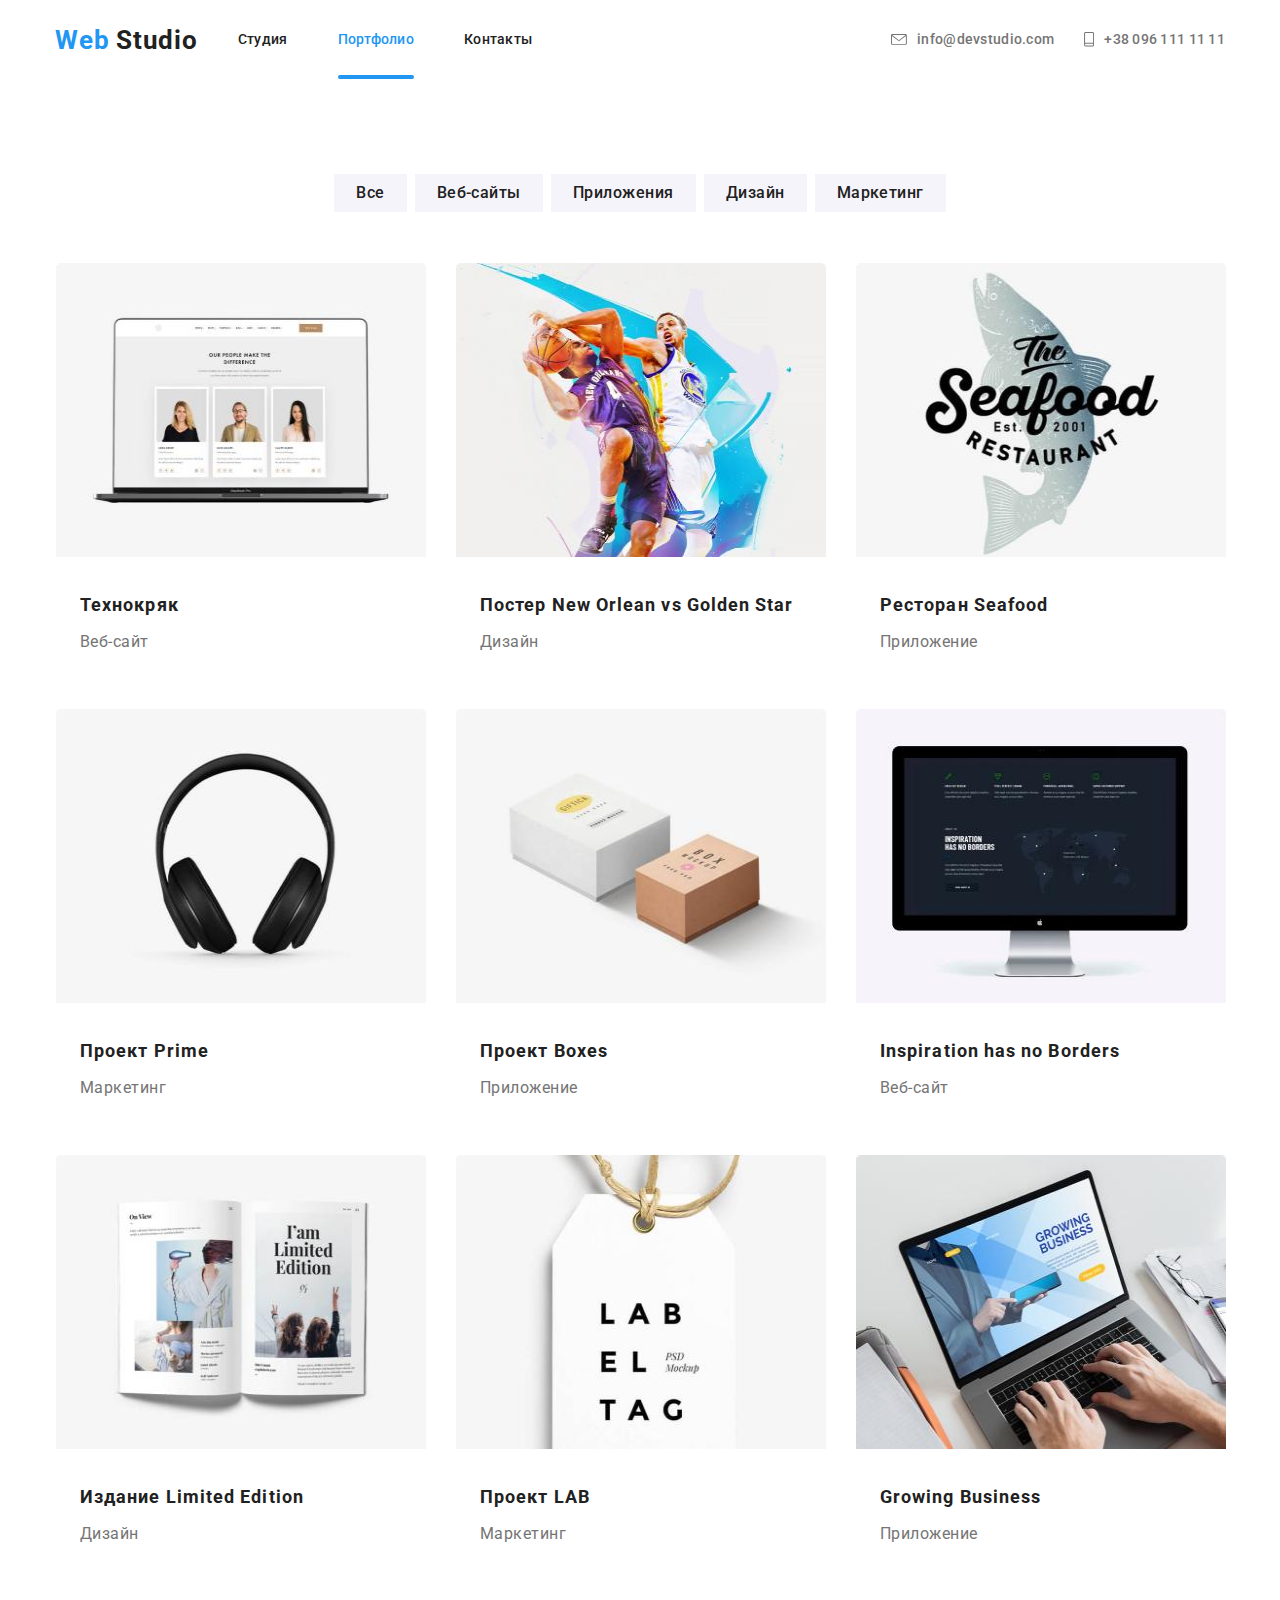
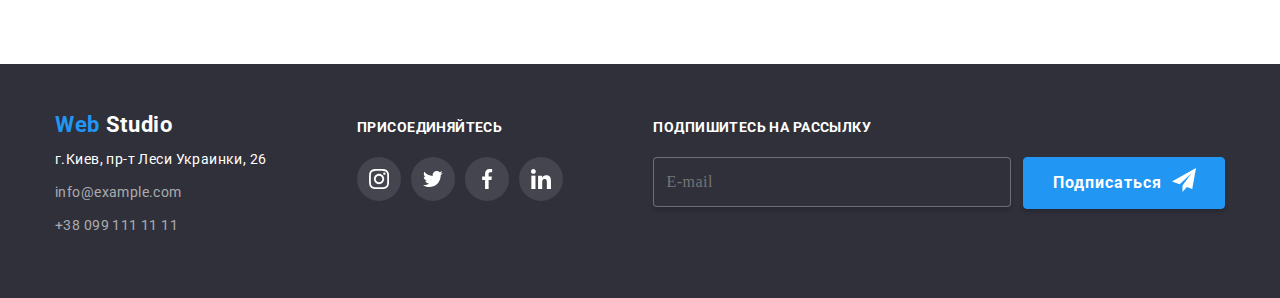
==== portfolio.html @ 8bc4e235 "Добавляет файлы с дз 7" ====
<!DOCTYPE html>
<html lang="ru">
  <head>
    <meta charset="UTF-8" />
    <meta name="viewport" content="width=device-width, initial-scale=1.0" />
    <link
      href="https://fonts.googleapis.com/css2?family=Raleway:wght@700&family=Roboto:wght@400;500;700&display=swap"
      rel="stylesheet"
    />
    <title>Web Studio v.1</title>
    <!-- <link rel="stylesheet" href="./css/common.css" />
    <link rel="stylesheet" href="./css/portfolio.css" /> -->
    <link rel="stylesheet" href="./css/main.min.css" />
  </head>

  <body>
    <!--Шапка сайта-->
    <header>
      <nav class="header-nav">
        <a href="./index.html" class="header-nav__logo">
          <span class="header-nav__logo-web">Web</span
          ><span class="header-nav__logo-studio"> Studio</span>
        </a>
        <ul class="site-nav">
          <li><a href="./index.html" class="site-nav__link">Студия</a></li>
          <li>
            <a
              href="./portfolio.html"
              class="site-nav__link site-nav__link--chosen"
              >Портфолио</a
            >
          </li>
          <li><a href="" class="site-nav__link">Контакты</a></li>
        </ul>

        <ul class="contacts">
          <li>
            <a href="mailto:info@devstudio.com" class="contacts-link">
              <svg class="icon-letter-logo" width="16px" height="11px">
                <use href="./images/symbol-defs.svg#icon-letter"></use>
              </svg>

              <span>info@devstudio.com</span></a
            >
          </li>

          <li>
            <a href="tel:+380961111111" class="contacts-link">
              <svg class="icon-phone-logo" width="10px" height="15px">
                <use href="./images/symbol-defs.svg#icon-phone"></use>
              </svg>
              <span>+38 096 111 11 11</span></a
            >
          </li>
        </ul>
      </nav>
    </header>
    <main class="page">
      <!-- Herou -->
      <h1 class="hidden">Список наших продуктов и сервисов</h1>
      <section class="section">
        <ul class="filter-list">
          <li>
            <button type="button" class="portfolio-button">Все</button>
          </li>
          <li>
            <button type="button" class="portfolio-button">Веб-сайты</button>
          </li>
          <li>
            <button type="button" class="portfolio-button">Приложения</button>
          </li>
          <li>
            <button type="button" class="portfolio-button">Дизайн</button>
          </li>
          <li>
            <button type="button" class="portfolio-button">Маркетинг</button>
          </li>
        </ul>

        <ul class="list-of-products">
          <li class="list-of-products-item">
            <a href="" class="product-item">
              <div class="product-item__thumb">
                <img
                  src="./images/portfolio-img/portfolio-notpad-img.jpg"
                  alt="teammember on monitor screen"
                  width="370"
                  height="294"
                />
                <div class="product-item-description is-hidden">
                  Технокряк это современная площадка распространения
                  коронавируса. Компании используют эту платформу для цифрового
                  шпионажа и атак на защищённые сервера конкурентов.
                </div>
              </div>

              <h2 class="product-name">Технокряк</h2>
              <p class="product-type">Веб-сайт</p>
            </a>
          </li>
          <li class="list-of-products-item">
            <a href="" class="product-item">
              <div class="product-item__thumb">
                <img
                  src="./images/portfolio-img/nba-players-img.jpg"
                  alt="two basketball players"
                  width="370"
                  height="294"
                />
                <div class="product-item-description">
                  Технокряк это современная площадка распространения
                  коронавируса. Компании используют эту платформу для цифрового
                  шпионажа и атак на защищённые сервера конкурентов.
                </div>
              </div>

              <h2 class="product-name">Постер New Orlean vs Golden Star</h2>
              <p class="product-type">Дизайн</p>
            </a>
          </li>
          <li class="list-of-products-item">
            <a href="" class="product-item">
              <div class="product-item__thumb">
                <img
                  src="./images/portfolio-img/seafood-img.jpg"
                  alt="seafood logo image"
                  width="370"
                  height="294"
                />
                <div class="product-item-description">
                  Технокряк это современная площадка распространения
                  коронавируса. Компании используют эту платформу для цифрового
                  шпионажа и атак на защищённые сервера конкурентов.
                </div>
              </div>

              <h2 class="product-name">Ресторан Seafood</h2>
              <p class="product-type">Приложение</p>
            </a>
          </li>
          <li class="list-of-products-item">
            <a href="" class="product-item">
              <div class="product-item__thumb">
                <img
                  src="./images/portfolio-img/headers-img.jpg"
                  alt="headers"
                  width="370"
                  height="294"
                />
                <div class="product-item-description">
                  Технокряк это современная площадка распространения
                  коронавируса. Компании используют эту платформу для цифрового
                  шпионажа и атак на защищённые сервера конкурентов.
                </div>
              </div>

              <h2 class="product-name">Проект Prime</h2>
              <p class="product-type">Маркетинг</p>
            </a>
          </li>
          <li class="list-of-products-item">
            <a href="" class="product-item">
              <div class="product-item__thumb">
                <img
                  src="./images/portfolio-img/two-boxes-img.jpg"
                  alt="two boxes"
                  width="370"
                  height="294"
                />
                <div class="product-item-description">
                  Технокряк это современная площадка распространения
                  коронавируса. Компании используют эту платформу для цифрового
                  шпионажа и атак на защищённые сервера конкурентов.
                </div>
              </div>

              <h2 class="product-name">Проект Boxes</h2>
              <p class="product-type">Приложение</p>
            </a>
          </li>
          <li class="list-of-products-item">
            <a href="" class="product-item">
              <div class="product-item__thumb">
                <img
                  src="./images/portfolio-img/inspiration-screen-img.jpg"
                  alt="monitor screen with inspiration website"
                  width="370"
                  height="294"
                />
                <div class="product-item-description">
                  Технокряк это современная площадка распространения
                  коронавируса. Компании используют эту платформу для цифрового
                  шпионажа и атак на защищённые сервера конкурентов.
                </div>
              </div>

              <h2 class="product-name">Inspiration has no Borders</h2>
              <p class="product-type">Веб-сайт</p>
            </a>
          </li>
          <li class="list-of-products-item">
            <a href="" class="product-item">
              <div class="product-item__thumb">
                <img
                  src="./images/portfolio-img/limited-edition-img.jpg"
                  alt="open book"
                  width="370"
                  height="294"
                />
                <div class="product-item-description">
                  Технокряк это современная площадка распространения
                  коронавируса. Компании используют эту платформу для цифрового
                  шпионажа и атак на защищённые сервера конкурентов.
                </div>
              </div>

              <h2 class="product-name">Издание Limited Edition</h2>
              <p class="product-type">Дизайн</p>
            </a>
          </li>
          <li class="list-of-products-item">
            <a href="" class="product-item">
              <div class="product-item__thumb">
                <img
                  src="./images/portfolio-img/lab-img.jpg"
                  alt="LAB project label"
                  width="370"
                  height="294"
                />
                <div class="product-item-description">
                  Технокряк это современная площадка распространения
                  коронавируса. Компании используют эту платформу для цифрового
                  шпионажа и атак на защищённые сервера конкурентов.
                </div>
              </div>

              <h2 class="product-name">Проект LAB</h2>
              <p class="product-type">Маркетинг</p>
            </a>
          </li>
          <li class="list-of-products-item">
            <a href="" class="product-item">
              <div class="product-item__thumb">
                <img
                  src="./images/portfolio-img/growing-bus-img.jpg"
                  alt="app for growing Business"
                  width="370"
                  height="294"
                />
                <div class="product-item-description">
                  Технокряк это современная площадка распространения
                  коронавируса. Компании используют эту платформу для цифрового
                  шпионажа и атак на защищённые сервера конкурентов.
                </div>
              </div>

              <h2 class="product-name">Growing Business</h2>
              <p class="product-type">Приложение</p>
            </a>
          </li>
        </ul>
      </section>
    </main>

    <!-- footer section-->
    <footer class="footer">
      <div class="section">
        <h2 class="hidden">Наши контакты и социальные сети</h2>
        <div class="footer-boxes">
          <div class="footer-boxes-item">
            <a href="./index.html" class="footer-logo">
              <span class="footer-logo-web">Web</span
              ><span class="footer-logo-studio"> Studio</span>
            </a>

            <address class="address">
              г.Киев, пр-т Леси Украинки, 26<br />
              <a href="mailto:info@example.com" class="footer-contacts"
                >info@example.com</a
              >
              <br />
              <a href="tel:+380991111111" class="footer-contacts"
                >+38 099 111 11 11</a
              >
            </address>
          </div>

          <div class="footer-boxes-item">
            <b class="footer-action-request">Присоединяйтесь</b>
            <ul class="address footer-links">
              <li class="address-list-item">
                <a
                  href=""
                  class="social-link footer-inst"
                  aria-label="Ссылка на Инстаграмм"
                >
                  <svg class="footer-social-link">
                    <use
                      href="./images/symbol-defs.svg#icon-instagram-for-footer"
                    ></use>
                  </svg>
                </a>
              </li>
              <li class="address-list-item">
                <a
                  href=""
                  class="social-link footer-twitter"
                  aria-label="Ссылка на Твиттер"
                >
                  <svg class="footer-social-link">
                    <use
                      href="./images/symbol-defs.svg#icon-twitter-for-footer"
                    ></use>
                  </svg>
                </a>
              </li>
              <li class="address-list-item">
                <a
                  href=""
                  class="social-link footer-fb"
                  aria-label="Ссылка на Фейсбук"
                >
                  <svg class="footer-social-link">
                    <use
                      href="./images/symbol-defs.svg#icon-facebook-for-footer"
                    ></use>
                  </svg>
                </a>
              </li>
              <li class="address-list-item">
                <a
                  href=""
                  class="social-link footer-linkedin"
                  aria-label="Ссылка на ЛинкедИн"
                >
                  <svg class="footer-social-link">
                    <use
                      href="./images/symbol-defs.svg#icon-linkedin-for-footer"
                    ></use>
                  </svg>
                </a>
              </li>
            </ul>
          </div>

          <div class="footer-boxes-item">
            <b class="footer-action-request">Подпишитесь на рассылку</b>
            <div class="subscribe-form">
              <label class="subscribe-form__label">
                <input
                  type="email"
                  name="email"
                  class="subscribe-form__input"
                  placeholder="E-mail"
                />
              </label>
              <button class="footer-button">
                <span class="footer-btn-text">Подписаться</span>
                <svg class="subscribe-icon">
                  <use href="./images/symbol-defs.svg#icon-logo-send"></use>
                </svg>
              </button>
            </div>
          </div>
        </div>
      </div>
    </footer>
  </body>
</html>
---- css/main.min.css ----
.site-nav,.contacts{display:-webkit-inline-box;display:-ms-inline-flexbox;display:inline-flex;-webkit-box-align:center;-ms-flex-align:center;align-items:center;font-family:Roboto, sans-serif;font-style:normal;font-weight:500;font-size:14px;line-height:1.14;letter-spacing:0.02em}.contacts .contacts-link{display:-webkit-inline-box;display:-ms-inline-flexbox;display:inline-flex;-webkit-box-align:center;-ms-flex-align:center;align-items:center;-ms-flex-line-pack:center;align-content:center}.footer-logo .footer-logo-web,.footer-logo .footer-logo-studio{font-style:normal;font-family:Roboto, sans-serif;font-weight:bold;font-size:22px;line-height:1.18;letter-spacing:0.03em}/*! normalize.css v8.0.1 | MIT License | github.com/necolas/normalize.css */html{line-height:1.15;-webkit-text-size-adjust:100%}body{margin:0}main{display:block}h1{font-size:2em;margin:0.67em 0}hr{-webkit-box-sizing:content-box;box-sizing:content-box;height:0;overflow:visible}pre{font-family:monospace, monospace;font-size:1em}a{background-color:transparent}abbr[title]{border-bottom:none;text-decoration:underline;-webkit-text-decoration:underline dotted;text-decoration:underline dotted}b,strong{font-weight:bolder}code,kbd,samp{font-family:monospace, monospace;font-size:1em}small{font-size:80%}sub,sup{font-size:75%;line-height:0;position:relative;vertical-align:baseline}sub{bottom:-0.25em}sup{top:-0.5em}img{border-style:none}button,input,optgroup,select,textarea{font-family:inherit;font-size:100%;line-height:1.15;margin:0}button,input{overflow:visible}button,select{text-transform:none}button,[type='button'],[type='reset'],[type='submit']{-webkit-appearance:button}button::-moz-focus-inner,[type='button']::-moz-focus-inner,[type='reset']::-moz-focus-inner,[type='submit']::-moz-focus-inner{border-style:none;padding:0}button:-moz-focusring,[type='button']:-moz-focusring,[type='reset']:-moz-focusring,[type='submit']:-moz-focusring{outline:1px dotted ButtonText}fieldset{padding:0.35em 0.75em 0.625em}legend{-webkit-box-sizing:border-box;box-sizing:border-box;color:inherit;display:table;max-width:100%;padding:0;white-space:normal}progress{vertical-align:baseline}textarea{overflow:auto}[type='checkbox'],[type='radio']{-webkit-box-sizing:border-box;box-sizing:border-box;padding:0}[type='number']::-webkit-inner-spin-button,[type='number']::-webkit-outer-spin-button{height:auto}[type='search']{-webkit-appearance:textfield;outline-offset:-2px}[type='search']::-webkit-search-decoration{-webkit-appearance:none}::-webkit-file-upload-button{-webkit-appearance:button;font:inherit}details{display:block}summary{display:list-item}template{display:none}[hidden]{display:none}html{-webkit-box-sizing:border-box;box-sizing:border-box;margin-right:auto;margin-left:auto}*,*::before,*::after{-webkit-box-sizing:inherit;box-sizing:inherit}body{margin:0}h1,h2,h3,h4,h5,h6,p,ul{margin:0;padding:0}.hidden{position:absolute;width:1;height:1;margin:-1;clip:rect(0 0 0 0);overflow:hidden;border:0}ul{list-style:none}.page{color:var(--primaty-text-color);font-family:Roboto,sans-serif;font-style:normal;font-weight:normal;letter-spacing:0.03em}.button{background-color:#2196f3;color:#fff}.section{width:1200px;margin-left:auto;margin-right:auto;padding-left:15px;padding-right:15px}.section-heading{margin-bottom:50px;font-weight:bold;font-size:36px;line-height:42px;text-align:center}.third-heading{margin-top:30px}.third-heading,.our-work-heading{font-weight:bold;font-size:14px;line-height:1.14;text-transform:uppercase}.third-heading-par{color:#757575}.third-heading-par{font-size:14px;line-height:1.71}.clients-section .section-heading{padding-top:94px}.header-nav{display:-webkit-box;display:-ms-flexbox;display:flex;width:1200px;margin-left:auto;margin-right:auto;padding-left:15px;padding-right:15px}.header-nav__logo{margin:25px 0 24px 0px;text-decoration:none}.header-nav__logo-web,.header-nav__logo-studio{font-style:normal;font-family:Roboto,sans-serif;font-weight:bold;font-size:26px;line-height:1.19;letter-spacing:0.03em}.header-nav__logo-web{color:#2196f3}.header-nav__logo-studio{color:#212121}.site-nav{margin-left:40px}.site-nav__link{color:#212121;position:relative;padding-top:32px;padding-bottom:32px;-webkit-transition:color 250ms cubic-bezier(0.4, 0, 0.2, 1);transition:color 250ms cubic-bezier(0.4, 0, 0.2, 1);text-decoration:none}.site-nav__link--chosen{color:#2196f3}.site-nav__link--chosen::after{position:absolute;content:'';display:block;background-color:#2196f3;background-position:bottom;border-radius:2px;left:0;bottom:0;width:100%;height:4px}.site-nav__link:not(.site-nav__link--chosen)::after{content:'';position:absolute;left:0;bottom:0;display:block;width:100%;height:4px;background-color:#2196f3;opacity:0;-webkit-transform:scaleX(0);transform:scaleX(0);-webkit-transition:opacity 500ms cubic-bezier(0.4, 0, 0.2, 1),-webkit-transform 250ms cubic-bezier(0.4, 0, 0.2, 1);transition:opacity 500ms cubic-bezier(0.4, 0, 0.2, 1),-webkit-transform 250ms cubic-bezier(0.4, 0, 0.2, 1);transition:transform 250ms cubic-bezier(0.4, 0, 0.2, 1),opacity 500ms cubic-bezier(0.4, 0, 0.2, 1);transition:transform 250ms cubic-bezier(0.4, 0, 0.2, 1),opacity 500ms cubic-bezier(0.4, 0, 0.2, 1),-webkit-transform 250ms cubic-bezier(0.4, 0, 0.2, 1)}.site-nav__link:not(.site-nav__link--chosen):hover::after{opacity:1;-webkit-transform:scaleX(1);transform:scaleX(1)}.site-nav__link:hover,.site-nav__link:focus{color:#2196f3}.site-nav li:not(:last-child){margin-right:50px}.icon-phone-logo,.icon-letter-logo{display:-webkit-inline-box;display:-ms-inline-flexbox;display:inline-flex;fill:currentColor;margin-right:10px}.contacts{margin-left:auto}.contacts li:first-child{margin-right:30px}.contacts .contacts-link{position:relative;padding-top:32px;padding-bottom:32px;-webkit-transition:color 250ms cubic-bezier(0.4, 0, 0.2, 1);transition:color 250ms cubic-bezier(0.4, 0, 0.2, 1);color:#757575;text-decoration:none}.contacts .contacts-link:hover,.contacts .contacts-link:focus{color:#2196f3}.hero-section{max-width:1600px;height:600px;text-align:center;margin-left:auto;margin-right:auto;background-image:-webkit-gradient(linear, left top, right top, from(rgba(47,48,58,0.8)), to(rgba(47,48,58,0.8))),url(../images/Header-img.jpg);background-image:linear-gradient(to right, rgba(47,48,58,0.8), rgba(47,48,58,0.8)),url(../images/Header-img.jpg);background-repeat:no-repeat;background-position:center;background-size:cover}.hero-section .hero-item{padding-top:200px}.hero-section .hero-item .main-heading{margin-bottom:30px;font-style:normal;font-weight:900;font-size:44px;line-height:1.36;text-align:center;letter-spacing:0.06em;text-transform:uppercase;color:#ffffff}.hero-button{padding:10px 32px;font-weight:bold;font-size:16px;line-height:1.88;text-decoration:none;letter-spacing:0.06em;border:none;border-radius:4px;color:#fff;background:#2196f3;-webkit-box-shadow:0px 4px 4px rgba(0,0,0,0.15);box-shadow:0px 4px 4px rgba(0,0,0,0.15);border-color:#2196f3;-webkit-transition:color 250ms cubic-bezier(0.4, 0, 0.2, 1),background 250ms cubic-bezier(0.4, 0, 0.2, 1),baxo-shadow 250ms cubic-bezier(0.4, 0, 0.2, 1),border-color 250ms cubic-bezier(0.4, 0, 0.2, 1);transition:color 250ms cubic-bezier(0.4, 0, 0.2, 1),background 250ms cubic-bezier(0.4, 0, 0.2, 1),baxo-shadow 250ms cubic-bezier(0.4, 0, 0.2, 1),border-color 250ms cubic-bezier(0.4, 0, 0.2, 1)}.hero-button:hover,.hero-button:focus{border-color:#fff;background:#f5f4fa;color:#2196f3;cursor:pointer}.hero-button{padding:10px 32px;font-weight:bold;font-size:16px;line-height:1.88;text-decoration:none;letter-spacing:0.06em;border:none;border-radius:4px;color:#fff;background:#2196f3;-webkit-box-shadow:0px 4px 4px rgba(0,0,0,0.15);box-shadow:0px 4px 4px rgba(0,0,0,0.15);border-color:#2196f3;-webkit-transition:color 250ms cubic-bezier(0.4, 0, 0.2, 1),background 250ms cubic-bezier(0.4, 0, 0.2, 1),baxo-shadow 250ms cubic-bezier(0.4, 0, 0.2, 1),border-color 250ms cubic-bezier(0.4, 0, 0.2, 1);transition:color 250ms cubic-bezier(0.4, 0, 0.2, 1),background 250ms cubic-bezier(0.4, 0, 0.2, 1),baxo-shadow 250ms cubic-bezier(0.4, 0, 0.2, 1),border-color 250ms cubic-bezier(0.4, 0, 0.2, 1)}.hero-button:hover,.hero-button:focus{border-color:#fff;background:#f5f4fa;color:#2196f3;cursor:pointer}.backdrop{position:fixed;top:0;left:0;bottom:0;right:0;background:rgba(0,0,0,0.2);opacity:1;-webkit-transition:opacity 250ms cubic-bezier(0.4, 0, 0.2, 1);transition:opacity 250ms cubic-bezier(0.4, 0, 0.2, 1)}.backdrop.is-hidden{opacity:0;pointer-events:none}.backdrop.is-hidden .modal{-webkit-transform:translate(-50%, -50%) scale(1.1);transform:translate(-50%, -50%) scale(1.1)}.modal{position:absolute;top:50%;left:50%;padding:0 40px;min-width:528px;min-height:581px;background-color:#fff;-webkit-transform:translate(-50%, -50%) scale(1);transform:translate(-50%, -50%) scale(1);-webkit-transition:-webkit-transform 250ms cubic-bezier(0.4, 0, 0.2, 1);transition:-webkit-transform 250ms cubic-bezier(0.4, 0, 0.2, 1);transition:transform 250ms cubic-bezier(0.4, 0, 0.2, 1);transition:transform 250ms cubic-bezier(0.4, 0, 0.2, 1), -webkit-transform 250ms cubic-bezier(0.4, 0, 0.2, 1)}.modal__heading{margin-top:40px;margin-bottom:30px;font-weight:bold;font-size:20px;line-height:1.15;text-align:center;letter-spacing:0.03em}.form-list-item{margin-bottom:28px}.form-list-item .form-list-label{position:relative;color:#212121}.form-list-item__input{width:448px;height:40px;border:1px solid rgba(33,33,33,0.2);-webkit-box-sizing:border-box;box-sizing:border-box;border-radius:4px;padding-left:42px;outline:none;-webkit-transition:border 250ms cubic-bezier(0.4, 0, 0.2, 1);transition:border 250ms cubic-bezier(0.4, 0, 0.2, 1)}.form-list-item__input:focus{border:1px solid #2196f3}.form-list-textarea{position:relative}.form-list-textarea .textarea{margin-bottom:20px;resize:none;padding:12px 16px;width:448px;height:120px;border:1px solid rgba(33,33,33,0.2);-webkit-box-sizing:border-box;box-sizing:border-box;border-radius:4px;outline:none}.form-list-textarea .textarea:focus{border:1px solid #2196f3}.form-list-item__input:focus+.form-list-label{border-color:#2196f3;border-radius:4px}.form-list-item__input:focus+.label-name,textarea:focus+.label-name{-webkit-transform:translate(-30px, -30px);transform:translate(-30px, -30px);font-size:12px;line-height:1.17;letter-spacing:0.01em;color:#2196f3}.textarea-label-name{position:absolute;left:22px;top:2px;-webkit-transition:-webkit-transform 250ms cubic-bezier(0.4, 0, 0.2, 1);transition:-webkit-transform 250ms cubic-bezier(0.4, 0, 0.2, 1);transition:transform 250ms cubic-bezier(0.4, 0, 0.2, 1);transition:transform 250ms cubic-bezier(0.4, 0, 0.2, 1), -webkit-transform 250ms cubic-bezier(0.4, 0, 0.2, 1);color:#757575;letter-spacing:0.01em;font-size:14px;line-height:1.14;margin-top:12px}.textarea:focus+.label-name{-webkit-transform:translate(-10px, -30px);transform:translate(-10px, -30px);-moz-transform:translate(-10px, -40px);-o-transform:translate(-10px, -40px)}.textarea:not(:placeholder-shown)+.label-name{-webkit-transform:translate(-10px, -30px);transform:translate(-10px, -30px);-moz-transform:translate(-10px, -40px);-o-transform:translate(10px, -40px);font-size:12px;line-height:1.17;letter-spacing:0.01em;color:#2196f3}.form-list-item__input:not(:placeholder-shown)+.label-name{-webkit-transform:translate(-30px, -30px);transform:translate(-30px, -30px);font-size:12px;line-height:1.17;letter-spacing:0.01em;color:#2196f3}.label-name:not(.textarea-label-name){position:absolute;left:42px;top:2px;-webkit-transition:-webkit-transform 250ms cubic-bezier(0.4, 0, 0.2, 1);transition:-webkit-transform 250ms cubic-bezier(0.4, 0, 0.2, 1);transition:transform 250ms cubic-bezier(0.4, 0, 0.2, 1);transition:transform 250ms cubic-bezier(0.4, 0, 0.2, 1), -webkit-transform 250ms cubic-bezier(0.4, 0, 0.2, 1);color:#757575;letter-spacing:0.01em;font-size:14px;line-height:1.14}.icon{display:inline-block;position:absolute;width:12px;height:12px;left:19px;top:50%;-webkit-transform:translate(0, -50%);transform:translate(0, -50%);background-size:contain;background-repeat:no-repeat;-webkit-transition:background-image 250ms cubic-bezier(0.4, 0, 0.2, 1);transition:background-image 250ms cubic-bezier(0.4, 0, 0.2, 1)}.person-icon{background-image:url(../images/person.svg)}.phone-icon{background-image:url(../images/phone.svg)}.mail-icon{background:url(../images/mail.svg);width:15px}.form-list-item__input:focus ~ .person-icon{background-image:url(../images/person-focused.svg)}.form-list-item__input:focus ~ .phone-icon{background-image:url(../images/phone-focused.svg)}.form-list-item__input:focus ~ .mail-icon{background:url(../images/mail-focused.svg);width:15px}.contract-link{font-family:Roboto,sans-serif;font-style:normal;font-weight:normal;font-size:14px;line-height:1.71px;letter-spacing:0.03em;color:#2196f3;margin-left:5px}.form-submit-btn{display:block;padding:10px 55px;margin-left:auto;margin-right:auto;margin-top:30px;margin-bottom:40px;font-family:Roboto,sans-serif;font-weight:bold;font-size:16px;line-height:30px;-webkit-box-align:center;-ms-flex-align:center;align-items:center;text-align:center;letter-spacing:0.06em;-webkit-box-shadow:0px 4px 4px rgba(0,0,0,0.15);box-shadow:0px 4px 4px rgba(0,0,0,0.15);border-radius:4px;border-width:0px;cursor:pointer}.form-submit-btn:hover,.form-submit-btn:focus{border-color:#fff;background:#e5e5e5;color:#2196f3;cursor:pointer}.close-btn{position:absolute;top:0;right:0;-webkit-transform:translate(-8px, 8px);transform:translate(-8px, 8px);width:30px;height:30px;border:none;border-radius:50%;background-color:#fff;-webkit-box-shadow:0px 2px 1px rgba(0,0,0,0.2),0px 1px 1px rgba(0,0,0,0.14),0px 1px 3px rgba(0,0,0,0.12);box-shadow:0px 2px 1px rgba(0,0,0,0.2),0px 1px 1px rgba(0,0,0,0.14),0px 1px 3px rgba(0,0,0,0.12);-webkit-transition:background-color 250ms cubic-bezier(0.4, 0, 0.2, 1),fill 250ms cubic-bezier(0.4, 0, 0.2, 1);transition:background-color 250ms cubic-bezier(0.4, 0, 0.2, 1),fill 250ms cubic-bezier(0.4, 0, 0.2, 1)}.close-btn:hover{cursor:pointer;fill:#2196f3}.close-btn:active{background-color:#2196f3;outline:none;border:none}.close-btn:enabled{outline:none;border:none}.close-btn-icon{width:11px;height:11px;border-radius:50%}.agreement-text{display:-webkit-inline-box;display:-ms-inline-flexbox;display:inline-flex;-webkit-box-align:center;-ms-flex-align:center;align-items:center;color:#757575;font-family:Roboto,sans-serif;font-style:normal;font-weight:normal;font-size:14px;line-height:1.71;width:100%;margin-left:15px}.agreement-text{display:-webkit-inline-box;display:-ms-inline-flexbox;display:inline-flex;-webkit-box-align:center;-ms-flex-align:center;align-items:center;color:#757575;font-size:14px;line-height:1.71}.agreement-text__checkbox{position:absolute;width:1;height:1;margin:-1;clip:rect(0 0 0 0);border:0;overflow:hidden}.agreement-text__icon{display:inline-block;width:16px;height:15px;background-image:url(../images/off.svg);margin-right:8px;-webkit-transition:background-image 250ms cubic-bezier(0.4, 0, 0.2, 1),background-color 250ms cubic-bezier(0.4, 0, 0.2, 1);transition:background-image 250ms cubic-bezier(0.4, 0, 0.2, 1),background-color 250ms cubic-bezier(0.4, 0, 0.2, 1)}.agreement-text__checkbox:focus+.agreement-text__icon{background-image:unset;border:2px solid #2196f3;border-radius:2px}.agreement-text__checkbox:checked+.agreement-text__icon{background-color:#2196f3;border-radius:2px;background-image:url(../images/on.svg);background-size:contain;background-origin:border-box}.about-us-section{padding-top:94px;padding-bottom:94px}.about-us-section .about-us-list{display:-webkit-box;display:-ms-flexbox;display:flex;-webkit-box-pack:justify;-ms-flex-pack:justify;justify-content:space-between}.about-us-item{width:calc((100% - 87px) / 4)}.about-us-item .third-heading{margin-bottom:10px}.about-us-item:not(:last-child){margin-right:30px}.about-us-img-box{display:-webkit-inline-box;display:-ms-inline-flexbox;display:inline-flex;-webkit-box-align:center;-ms-flex-align:center;align-items:center;background-color:.about-us-img-box background-second-color}.about-us-img-box .about-us-list-icon{display:-webkit-inline-box;display:-ms-inline-flexbox;display:inline-flex;-webkit-box-align:center;-ms-flex-align:center;align-items:center}.antenna-box{padding:25px 102px}.antenna-icon{width:65px;height:70px}.clock-box{padding:25px 102px}.clock-icon{width:67px;height:70px}.diagram-box{padding:33px 100px}.diagram-icon{width:70px;height:54px}.astronaut-box{padding:25px 100px}.astronaut-icon{width:70px;height:70px}.wawd-secton{padding-top:94px;padding-bottom:94px}.wawd-secton .worklist{display:-webkit-box;display:-ms-flexbox;display:flex;text-align:center}.worklist-item{position:relative;border-radius:4px}.worklist-item:not(:last-child){margin-right:30px}.worklist-item .our-work-img{display:block}.our-work-heading{position:absolute;bottom:0;color:#fff;background:rgba(47,48,58,0.8);border-bottom-left-radius:4px;border-bottom-right-radius:4px;letter-spacing:0.03em}.our-work-heading.first{padding:27px 82px 27px 83px}.our-work-heading.second{padding:27px 85px}.our-work-heading.third{padding:27px 90px}.team-section{background-color:#f5f4fa}.team-section-box{display:-webkit-box;display:-ms-flexbox;display:flex;padding-bottom:94px}.team-section-box>li{-webkit-box-shadow:0px 2px 1px rgba(0,0,0,0.2),0px 1px 1px rgba(0,0,0,0.14),0px 1px 3px rgba(0,0,0,0.12);box-shadow:0px 2px 1px rgba(0,0,0,0.2),0px 1px 1px rgba(0,0,0,0.14),0px 1px 3px rgba(0,0,0,0.12);border-radius:4px;width:calc((100% - 90px) / 4)}.team-section-box>li:not(:last-child){margin-right:30px}.team-section-box>li__item{background-color:#fff}.social-links-box{display:-webkit-box;display:-ms-flexbox;display:flex;-webkit-box-pack:center;-ms-flex-pack:center;justify-content:center;padding-bottom:24px}.social-links-box-item{border-radius:50%;-webkit-transition:background-color 250ms cubic-bezier(0.4, 0, 0.2, 1),border-radius 500ms cubic-bezier(0.4, 0, 0.2, 1);transition:background-color 250ms cubic-bezier(0.4, 0, 0.2, 1),border-radius 500ms cubic-bezier(0.4, 0, 0.2, 1)}.social-links-box-item:hover,.social-links-box-item:focus{background-color:#2196f3;border-radius:50%}.social-links-box-item:not(:last-child){margin-right:10px}.link-icon-box{display:block}.link-icon-box .social-link-icon{display:block;width:44px;height:44px;fill:#afb1b8;-webkit-transition:fill 250ms cubic-bezier(0.4, 0, 0.2, 1);transition:fill 250ms cubic-bezier(0.4, 0, 0.2, 1)}.link-icon-box .social-link-icon:hover,.link-icon-box .social-link-icon:focus{fill:#fff}.team-member-position{color:#757575}.team-member-position,.team-member-name{font-size:16px;line-height:1.19;text-align:center}.team-member-name{font-weight:500;margin-top:30px;margin-bottom:10px}.team-member-position{margin-bottom:16px}.clients-box{display:-webkit-box;display:-ms-flexbox;display:flex;padding-bottom:94px}.clients-box .client-box-item:not(:last-child){margin-right:30px}.clients-box>.client-box-item{width:calc((100% - 150px) / 6);height:90px;border:1px solid #afb1b8;border-radius:4px;-webkit-transition:border 250ms cubic-bezier(0.4, 0, 0.2, 1);transition:border 250ms cubic-bezier(0.4, 0, 0.2, 1)}.clients-box>.client-box-item:hover{border:1px solid #2196f3}.ya-co-logo{width:44px;height:49px}.tagline-logo{width:40px;height:52px}.unnamed-logo{width:41px;height:43px}.foster-logo{width:80px;height:42px}.brand-logo{width:59px;height:47px}.rag-line-logo{width:88px;height:45px}.client-link{display:block;color:#afb1b8;-webkit-transition:color 250ms cubic-bezier(0.4, 0, 0.2, 1);transition:color 250ms cubic-bezier(0.4, 0, 0.2, 1)}.client-link:hover,.client-link:focus{color:#2196f3}.client-link-logo{fill:currentColor}.ya-co-client-href{padding:20px 63px 21px 63px}.tagline-client-href{padding:19px 65px 19px 65px}.unnamed-client-href{padding:24px 64px 23px 65px}.foster-client-href{padding:24px 45px 24px 45px}.brand-client-href{padding:22px 55px 21px 56px}.rag-line-client-href{padding:22px 41px 23px 41px}.page{font-family:Roboto,sans-serif;font-style:normal;font-weight:normal;font-size:16px;line-height:30px;letter-spacing:0.03em}.section{width:1200px;margin-left:auto;margin-right:auto;padding-left:15px;padding-right:15px}.filter-list .link{color:#212121;background-color:#f5f4fa}.filter-list .link:hover,.filter-list .link:focus{background-color:#2196f3;color:#fff}.filter-list li:not(:last-child){margin-right:8px}.list-of-products{display:-webkit-box;display:-ms-flexbox;display:flex;-ms-flex-wrap:wrap;flex-wrap:wrap;margin-bottom:94px}.list-of-products .product-item{text-decoration:none}.list-of-products .list-of-products-item{width:calc((100% - 60px) / 3);border:1px solid transparent}.list-of-products .list-of-products-item:hover,.list-of-products .list-of-products-item:focus{border-color:#eeeeee;-webkit-box-sizing:border-box;box-sizing:border-box;-webkit-box-shadow:1px 4px 6px rgba(0,0,0,0.16),0px 4px 4px rgba(0,0,0,0.06),0px 1px 1px rgba(0,0,0,0.12);box-shadow:1px 4px 6px rgba(0,0,0,0.16),0px 4px 4px rgba(0,0,0,0.06),0px 1px 1px rgba(0,0,0,0.12);border-radius:5px}.product-item__thumb{position:relative;overflow:hidden;width:370px}.product-item-description{position:absolute;width:100%;height:100%;padding:63px 24px;top:0;left:0;opacity:0;font-size:18px;line-height:1.56;color:#ffffff;background:rgba(33,150,243,0.9);-webkit-transform:translateY(100%);transform:translateY(100%);-webkit-transition:opacity 250ms cubic-bezier(0.4, 0, 0.2, 1),-webkit-transform 250ms cubic-bezier(0.4, 0, 0.2, 1);transition:opacity 250ms cubic-bezier(0.4, 0, 0.2, 1),-webkit-transform 250ms cubic-bezier(0.4, 0, 0.2, 1);transition:transform 250ms cubic-bezier(0.4, 0, 0.2, 1),opacity 250ms cubic-bezier(0.4, 0, 0.2, 1);transition:transform 250ms cubic-bezier(0.4, 0, 0.2, 1),opacity 250ms cubic-bezier(0.4, 0, 0.2, 1),-webkit-transform 250ms cubic-bezier(0.4, 0, 0.2, 1)}.list-of-products-item:hover .product-item-description,.list-of-products-item:focus .product-item-description{opacity:1;-webkit-transform:translateY(0);transform:translateY(0)}.product-name{font-weight:bold;font-size:18px;line-height:2;letter-spacing:0.06em;margin-top:20px;color:#212121}.list-of-products li:not(:nth-child(3n)){margin-right:30px}.list-of-products li:nth-child(-n+6){margin-bottom:30px}.product-type{font-size:16px;line-height:1.88;padding-bottom:20px;margin-top:4px;color:#757575}.product-name,.product-type{padding-left:24px}.filter-list{display:-webkit-box;display:-ms-flexbox;display:flex;-webkit-box-pack:center;-ms-flex-pack:center;justify-content:center;margin-top:94px;margin-bottom:50px}.portfolio-button{display:inline-block;padding:6px 22px;font-weight:500;font-size:16px;line-height:1.63;text-align:center;letter-spacing:0.03em;border:none;color:#212121;background-color:#f5f4fa;-webkit-transition:background-color 250ms cubic-bezier(0.4, 0, 0.2, 1),color 250ms cubic-bezier(0.4, 0, 0.2, 1),border-color 250ms cubic-bezier(0.4, 0, 0.2, 1),-webkit-box-shadow 250ms cubic-bezier(0.4, 0, 0.2, 1);transition:background-color 250ms cubic-bezier(0.4, 0, 0.2, 1),color 250ms cubic-bezier(0.4, 0, 0.2, 1),border-color 250ms cubic-bezier(0.4, 0, 0.2, 1),-webkit-box-shadow 250ms cubic-bezier(0.4, 0, 0.2, 1);transition:background-color 250ms cubic-bezier(0.4, 0, 0.2, 1),color 250ms cubic-bezier(0.4, 0, 0.2, 1),border-color 250ms cubic-bezier(0.4, 0, 0.2, 1),box-shadow 250ms cubic-bezier(0.4, 0, 0.2, 1);transition:background-color 250ms cubic-bezier(0.4, 0, 0.2, 1),color 250ms cubic-bezier(0.4, 0, 0.2, 1),border-color 250ms cubic-bezier(0.4, 0, 0.2, 1),box-shadow 250ms cubic-bezier(0.4, 0, 0.2, 1),-webkit-box-shadow 250ms cubic-bezier(0.4, 0, 0.2, 1)}.portfolio-button:hover,.portfolio-button:focus{background-color:#2196f3;color:#fff;border-color:#2196f3;-webkit-box-shadow:0px 2px 2px rgba(0,0,0,0.12),0px 1px 2px rgba(0,0,0,0.08),0px 3px 1px rgba(0,0,0,0.1);box-shadow:0px 2px 2px rgba(0,0,0,0.12),0px 1px 2px rgba(0,0,0,0.08),0px 3px 1px rgba(0,0,0,0.1);border-radius:4px;cursor:pointer}.footer{color:#ffffff;background-color:#2f303a}.footer-boxes{display:-webkit-box;display:-ms-flexbox;display:flex;padding-bottom:60px;padding-top:48px;-webkit-box-align:baseline;-ms-flex-align:baseline;align-items:baseline;-webkit-box-pack:justify;-ms-flex-pack:justify;justify-content:space-between}.footer-logo{display:inline-block;margin-bottom:10px;text-decoration:none}.footer-logo .footer-logo-web{color:#2196f3}.footer-logo .footer-logo-studio{color:#fff}.address{text-decoration:none;font-family:Roboto,sans-serif;font-style:normal;font-size:14px;line-height:1.71;letter-spacing:0.03em}.address .footer-contacts{display:inline-block;color:rgba(255,255,255,0.6);text-decoration:none;font-style:normal;margin-top:9px;-webkit-transition:color 250ms cubic-bezier(0.4, 0, 0.2, 1);transition:color 250ms cubic-bezier(0.4, 0, 0.2, 1)}.address:hover,.address:focus{color:#2196f3}.address .footer-social-link{width:20px;height:20px}.footer-action-request{display:block;margin-bottom:21px;font-family:Roboto,sans-serif;font-style:normal;font-weight:bold;font-size:14px;line-height:1.14;letter-spacing:0.03em;text-transform:uppercase}.footer-action-request:last-child{margin-left:10px}.subscribe-form{display:-webkit-box;display:-ms-flexbox;display:flex}.subscribe-form__input{display:inline-block;margin-right:12px;width:358px;height:50px;padding:18px 12px;font-size:16px;line-height:1.87;-webkit-box-align:center;-ms-flex-align:center;align-items:center;letter-spacing:0.03em;color:rgba(255,255,255,0.6);border:1px solid rgba(255,255,255,0.3);-webkit-box-sizing:border-box;box-sizing:border-box;-webkit-box-shadow:0px 4px 4px rgba(0,0,0,0.15);box-shadow:0px 4px 4px rgba(0,0,0,0.15);border-radius:4px;background-color:#2f303a}.footer-links{display:-webkit-inline-box;display:-ms-inline-flexbox;display:inline-flex}.address-list-item:not(:last-child){margin-right:10px}.social-link{display:-webkit-inline-box;display:-ms-inline-flexbox;display:inline-flex;width:44px;height:44px;color:#fff;text-decoration:none;background-color:rgba(255,255,255,0.1);border-radius:50%;-webkit-box-align:center;-ms-flex-align:center;align-items:center;-webkit-box-pack:center;-ms-flex-pack:center;justify-content:center;-webkit-transition:background-color 250ms cubic-bezier(0.4, 0, 0.2, 1);transition:background-color 250ms cubic-bezier(0.4, 0, 0.2, 1)}.social-link:hover,.social-link:focus{background-color:#2196f3}.footer-form{display:-webkit-box;display:-ms-flexbox;display:flex}.footer-form .footer-input-filed{height:50px;margin-right:12px;width:270px}.footer-button{padding-left:29px;padding-right:28px;display:-webkit-inline-box;display:-ms-inline-flexbox;display:inline-flex;padding-top:10px;padding-bottom:10px;font-family:Roboto,sans-serif;font-style:normal;font-weight:bold;font-size:16px;line-height:1.88;text-decoration:none;letter-spacing:0.06em;border:1px solid #2196f3;border-radius:4px;color:#fff;background:#2196f3;-webkit-box-shadow:0px 4px 4px rgba(0,0,0,0.15);box-shadow:0px 4px 4px rgba(0,0,0,0.15);-webkit-transition:border-color 250ms cubic-bezier(0.4, 0, 0.2, 1),background 250ms cubic-bezier(0.4, 0, 0.2, 1),color 250ms cubic-bezier(0.4, 0, 0.2, 1);transition:border-color 250ms cubic-bezier(0.4, 0, 0.2, 1),background 250ms cubic-bezier(0.4, 0, 0.2, 1),color 250ms cubic-bezier(0.4, 0, 0.2, 1)}.footer-button:hover,.footer-button:focus{border:1px solid #2196f3;background:#2f303a;color:#2196f3;cursor:pointer}.footer-button .subscribe-icon{display:-webkit-inline-box;display:-ms-inline-flexbox;display:inline-flex;width:24px;height:24px;margin-left:10px;fill:currentColor}.footer-link-box:hover{background-color:#2196f3}.copyright{color:rgba(255,255,255,0.4);padding-bottom:21px;padding-top:18px;font-family:Roboto,sans-serif;font-style:normal;font-size:12px;line-height:2;text-align:center;letter-spacing:0.03em}.copyright .copyright-box{width:1200px;padding-left:15px;padding-right:15px;border-top:1px solid rgba(255,255,255,0.1)}
/*# sourceMappingURL=main.min.css.map */
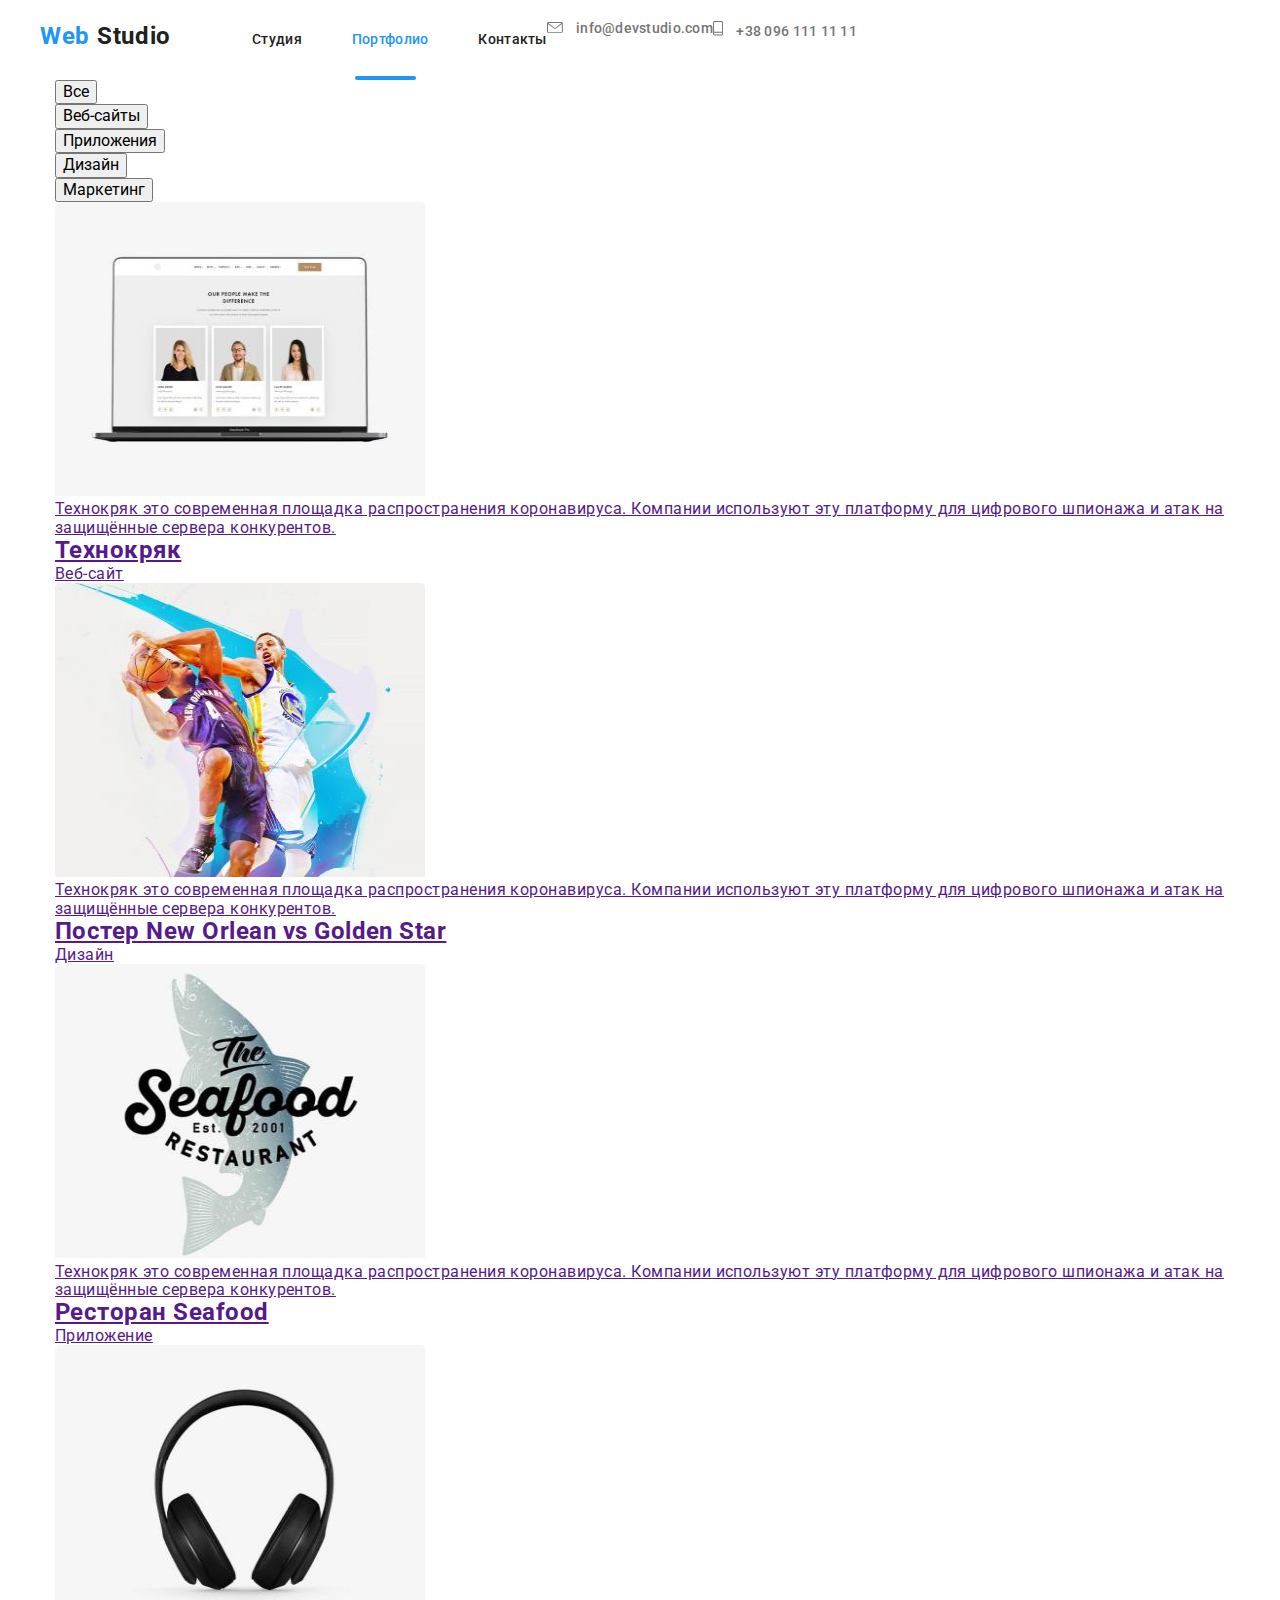
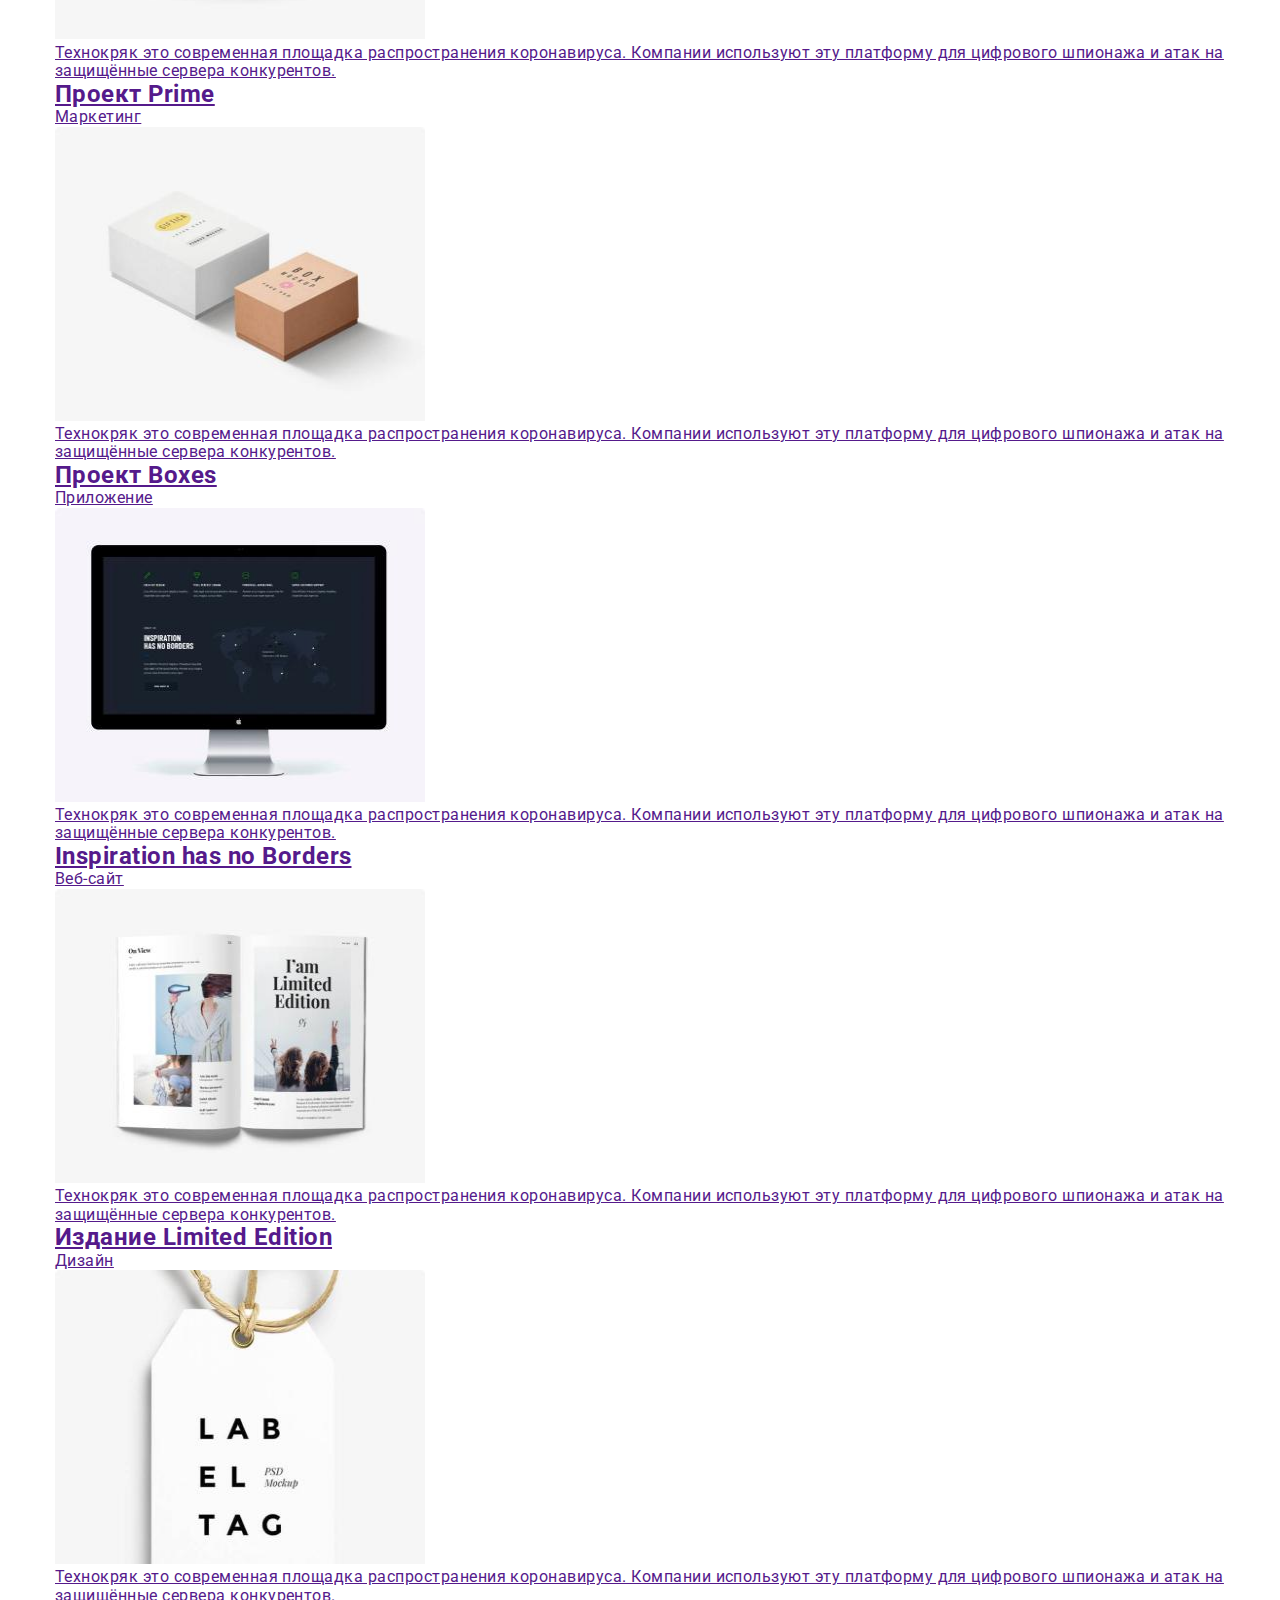
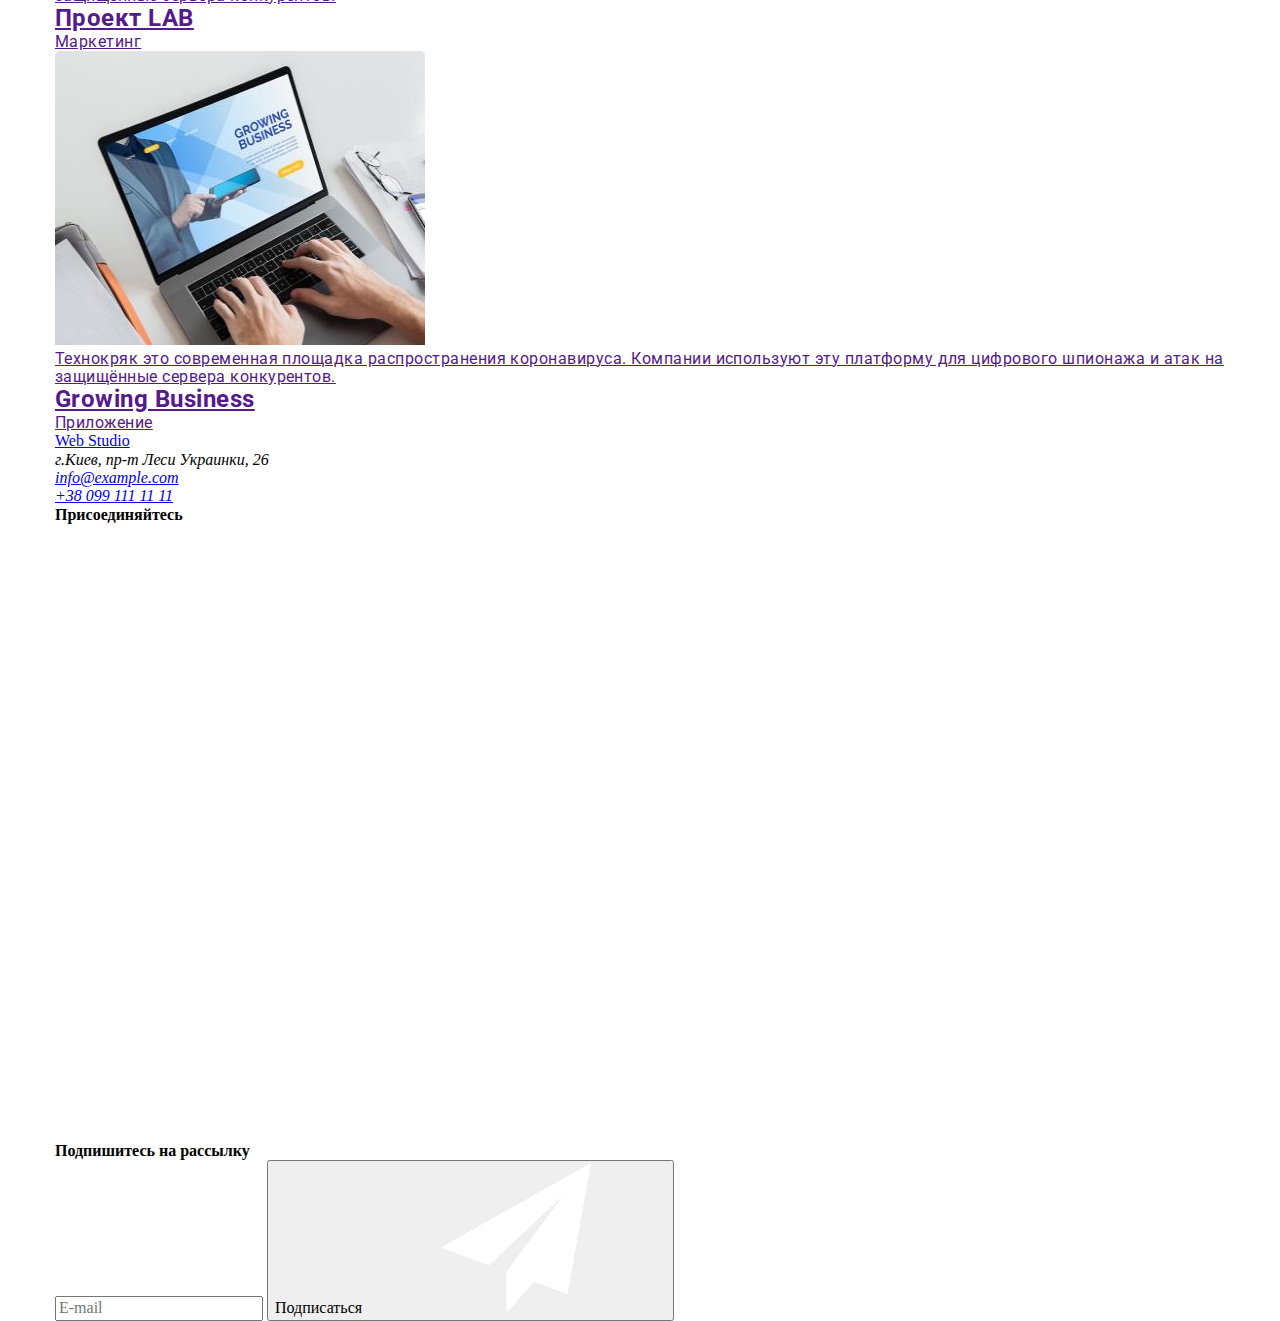
==== commit 3c5148c8: "Добавляет Mobile-First" ====
--- a/portfolio.html
+++ b/portfolio.html
@@ -17,42 +17,71 @@
     <!--Шапка сайта-->
     <header>
       <nav class="header-nav">
-        <a href="./index.html" class="header-nav__logo">
-          <span class="header-nav__logo-web">Web</span
-          ><span class="header-nav__logo-studio"> Studio</span>
-        </a>
-        <ul class="site-nav">
-          <li><a href="./index.html" class="site-nav__link">Студия</a></li>
-          <li>
-            <a
-              href="./portfolio.html"
-              class="site-nav__link site-nav__link--chosen"
-              >Портфолио</a
+        <div class="header-nav__mobile">
+          <a href="./index.html" class="header-nav__logo">
+            <span class="header-nav__logo-web">Web</span
+            ><span class="header-nav__logo-studio"> Studio</span>
+          </a>
+
+          <button
+            type="button"
+            class="menu-button"
+            aria-expanded="false"
+            aria-controls="menu-container"
+            data-menu-button
+          >
+            <svg
+              width="40"
+              height="40"
+              aria-label="Переключатель мобильного меню"
             >
-          </li>
-          <li><a href="" class="site-nav__link">Контакты</a></li>
-        </ul>
-
-        <ul class="contacts">
-          <li>
-            <a href="mailto:info@devstudio.com" class="contacts-link">
-              <svg class="icon-letter-logo" width="16px" height="11px">
-                <use href="./images/symbol-defs.svg#icon-letter"></use>
-              </svg>
-
-              <span>info@devstudio.com</span></a
-            >
-          </li>
-
-          <li>
-            <a href="tel:+380961111111" class="contacts-link">
-              <svg class="icon-phone-logo" width="10px" height="15px">
-                <use href="./images/symbol-defs.svg#icon-phone"></use>
-              </svg>
-              <span>+38 096 111 11 11</span></a
-            >
-          </li>
-        </ul>
+              <use
+                class="icon-cross"
+                href="./images/symbol-defs.svg#cross"
+              ></use>
+              <use class="icon-menu" href="./images/symbol-defs.svg#menu"></use>
+            </svg>
+          </button>
+        </div>
+
+        <div class="menu-container" data-menu>
+          <ul class="site-nav">
+            <li class="site-nav__item">
+              <a href="./index.html" class="site-nav__link">Студия</a>
+            </li>
+            <li class="site-nav__item">
+              <a
+                href="./portfolio.html"
+                class="site-nav__link site-nav__link--chosen"
+                >Портфолио</a
+              >
+            </li>
+            <li class="site-nav__item">
+              <a href="" class="site-nav__link">Контакты</a>
+            </li>
+          </ul>
+
+          <ul class="contacts">
+            <li class="contacts__item">
+              <a href="mailto:info@devstudio.com" class="contacts__link">
+                <svg class="contacts__letter-logo" width="16px" height="11px">
+                  <use href="./images/symbol-defs.svg#icon-letter"></use>
+                </svg>
+
+                <span class="contacts__text">info@devstudio.com</span></a
+              >
+            </li>
+
+            <li class="contacts__item">
+              <a href="tel:+380961111111" class="contacts__link">
+                <svg class="contacts__phone-logo" width="10px" height="15px">
+                  <use href="./images/symbol-defs.svg#icon-phone"></use>
+                </svg>
+                <span class="contacts__text">+38 096 111 11 11</span></a
+              >
+            </li>
+          </ul>
+        </div>
       </nav>
     </header>
     <main class="page">
@@ -365,5 +394,7 @@
         </div>
       </div>
     </footer>
+
+    <script src="./js/menu.js"></script>
   </body>
 </html>
--- a/css/main.min.css
+++ b/css/main.min.css
@@ -1,2 +1,2 @@
-.site-nav,.contacts{display:-webkit-inline-box;display:-ms-inline-flexbox;display:inline-flex;-webkit-box-align:center;-ms-flex-align:center;align-items:center;font-family:Roboto, sans-serif;font-style:normal;font-weight:500;font-size:14px;line-height:1.14;letter-spacing:0.02em}.contacts .contacts-link{display:-webkit-inline-box;display:-ms-inline-flexbox;display:inline-flex;-webkit-box-align:center;-ms-flex-align:center;align-items:center;-ms-flex-line-pack:center;align-content:center}.footer-logo .footer-logo-web,.footer-logo .footer-logo-studio{font-style:normal;font-family:Roboto, sans-serif;font-weight:bold;font-size:22px;line-height:1.18;letter-spacing:0.03em}/*! normalize.css v8.0.1 | MIT License | github.com/necolas/normalize.css */html{line-height:1.15;-webkit-text-size-adjust:100%}body{margin:0}main{display:block}h1{font-size:2em;margin:0.67em 0}hr{-webkit-box-sizing:content-box;box-sizing:content-box;height:0;overflow:visible}pre{font-family:monospace, monospace;font-size:1em}a{background-color:transparent}abbr[title]{border-bottom:none;text-decoration:underline;-webkit-text-decoration:underline dotted;text-decoration:underline dotted}b,strong{font-weight:bolder}code,kbd,samp{font-family:monospace, monospace;font-size:1em}small{font-size:80%}sub,sup{font-size:75%;line-height:0;position:relative;vertical-align:baseline}sub{bottom:-0.25em}sup{top:-0.5em}img{border-style:none}button,input,optgroup,select,textarea{font-family:inherit;font-size:100%;line-height:1.15;margin:0}button,input{overflow:visible}button,select{text-transform:none}button,[type='button'],[type='reset'],[type='submit']{-webkit-appearance:button}button::-moz-focus-inner,[type='button']::-moz-focus-inner,[type='reset']::-moz-focus-inner,[type='submit']::-moz-focus-inner{border-style:none;padding:0}button:-moz-focusring,[type='button']:-moz-focusring,[type='reset']:-moz-focusring,[type='submit']:-moz-focusring{outline:1px dotted ButtonText}fieldset{padding:0.35em 0.75em 0.625em}legend{-webkit-box-sizing:border-box;box-sizing:border-box;color:inherit;display:table;max-width:100%;padding:0;white-space:normal}progress{vertical-align:baseline}textarea{overflow:auto}[type='checkbox'],[type='radio']{-webkit-box-sizing:border-box;box-sizing:border-box;padding:0}[type='number']::-webkit-inner-spin-button,[type='number']::-webkit-outer-spin-button{height:auto}[type='search']{-webkit-appearance:textfield;outline-offset:-2px}[type='search']::-webkit-search-decoration{-webkit-appearance:none}::-webkit-file-upload-button{-webkit-appearance:button;font:inherit}details{display:block}summary{display:list-item}template{display:none}[hidden]{display:none}html{-webkit-box-sizing:border-box;box-sizing:border-box;margin-right:auto;margin-left:auto}*,*::before,*::after{-webkit-box-sizing:inherit;box-sizing:inherit}body{margin:0}h1,h2,h3,h4,h5,h6,p,ul{margin:0;padding:0}.hidden{position:absolute;width:1;height:1;margin:-1;clip:rect(0 0 0 0);overflow:hidden;border:0}ul{list-style:none}.page{color:var(--primaty-text-color);font-family:Roboto,sans-serif;font-style:normal;font-weight:normal;letter-spacing:0.03em}.button{background-color:#2196f3;color:#fff}.section{width:1200px;margin-left:auto;margin-right:auto;padding-left:15px;padding-right:15px}.section-heading{margin-bottom:50px;font-weight:bold;font-size:36px;line-height:42px;text-align:center}.third-heading{margin-top:30px}.third-heading,.our-work-heading{font-weight:bold;font-size:14px;line-height:1.14;text-transform:uppercase}.third-heading-par{color:#757575}.third-heading-par{font-size:14px;line-height:1.71}.clients-section .section-heading{padding-top:94px}.header-nav{display:-webkit-box;display:-ms-flexbox;display:flex;width:1200px;margin-left:auto;margin-right:auto;padding-left:15px;padding-right:15px}.header-nav__logo{margin:25px 0 24px 0px;text-decoration:none}.header-nav__logo-web,.header-nav__logo-studio{font-style:normal;font-family:Roboto,sans-serif;font-weight:bold;font-size:26px;line-height:1.19;letter-spacing:0.03em}.header-nav__logo-web{color:#2196f3}.header-nav__logo-studio{color:#212121}.site-nav{margin-left:40px}.site-nav__link{color:#212121;position:relative;padding-top:32px;padding-bottom:32px;-webkit-transition:color 250ms cubic-bezier(0.4, 0, 0.2, 1);transition:color 250ms cubic-bezier(0.4, 0, 0.2, 1);text-decoration:none}.site-nav__link--chosen{color:#2196f3}.site-nav__link--chosen::after{position:absolute;content:'';display:block;background-color:#2196f3;background-position:bottom;border-radius:2px;left:0;bottom:0;width:100%;height:4px}.site-nav__link:not(.site-nav__link--chosen)::after{content:'';position:absolute;left:0;bottom:0;display:block;width:100%;height:4px;background-color:#2196f3;opacity:0;-webkit-transform:scaleX(0);transform:scaleX(0);-webkit-transition:opacity 500ms cubic-bezier(0.4, 0, 0.2, 1),-webkit-transform 250ms cubic-bezier(0.4, 0, 0.2, 1);transition:opacity 500ms cubic-bezier(0.4, 0, 0.2, 1),-webkit-transform 250ms cubic-bezier(0.4, 0, 0.2, 1);transition:transform 250ms cubic-bezier(0.4, 0, 0.2, 1),opacity 500ms cubic-bezier(0.4, 0, 0.2, 1);transition:transform 250ms cubic-bezier(0.4, 0, 0.2, 1),opacity 500ms cubic-bezier(0.4, 0, 0.2, 1),-webkit-transform 250ms cubic-bezier(0.4, 0, 0.2, 1)}.site-nav__link:not(.site-nav__link--chosen):hover::after{opacity:1;-webkit-transform:scaleX(1);transform:scaleX(1)}.site-nav__link:hover,.site-nav__link:focus{color:#2196f3}.site-nav li:not(:last-child){margin-right:50px}.icon-phone-logo,.icon-letter-logo{display:-webkit-inline-box;display:-ms-inline-flexbox;display:inline-flex;fill:currentColor;margin-right:10px}.contacts{margin-left:auto}.contacts li:first-child{margin-right:30px}.contacts .contacts-link{position:relative;padding-top:32px;padding-bottom:32px;-webkit-transition:color 250ms cubic-bezier(0.4, 0, 0.2, 1);transition:color 250ms cubic-bezier(0.4, 0, 0.2, 1);color:#757575;text-decoration:none}.contacts .contacts-link:hover,.contacts .contacts-link:focus{color:#2196f3}.hero-section{max-width:1600px;height:600px;text-align:center;margin-left:auto;margin-right:auto;background-image:-webkit-gradient(linear, left top, right top, from(rgba(47,48,58,0.8)), to(rgba(47,48,58,0.8))),url(../images/Header-img.jpg);background-image:linear-gradient(to right, rgba(47,48,58,0.8), rgba(47,48,58,0.8)),url(../images/Header-img.jpg);background-repeat:no-repeat;background-position:center;background-size:cover}.hero-section .hero-item{padding-top:200px}.hero-section .hero-item .main-heading{margin-bottom:30px;font-style:normal;font-weight:900;font-size:44px;line-height:1.36;text-align:center;letter-spacing:0.06em;text-transform:uppercase;color:#ffffff}.hero-button{padding:10px 32px;font-weight:bold;font-size:16px;line-height:1.88;text-decoration:none;letter-spacing:0.06em;border:none;border-radius:4px;color:#fff;background:#2196f3;-webkit-box-shadow:0px 4px 4px rgba(0,0,0,0.15);box-shadow:0px 4px 4px rgba(0,0,0,0.15);border-color:#2196f3;-webkit-transition:color 250ms cubic-bezier(0.4, 0, 0.2, 1),background 250ms cubic-bezier(0.4, 0, 0.2, 1),baxo-shadow 250ms cubic-bezier(0.4, 0, 0.2, 1),border-color 250ms cubic-bezier(0.4, 0, 0.2, 1);transition:color 250ms cubic-bezier(0.4, 0, 0.2, 1),background 250ms cubic-bezier(0.4, 0, 0.2, 1),baxo-shadow 250ms cubic-bezier(0.4, 0, 0.2, 1),border-color 250ms cubic-bezier(0.4, 0, 0.2, 1)}.hero-button:hover,.hero-button:focus{border-color:#fff;background:#f5f4fa;color:#2196f3;cursor:pointer}.hero-button{padding:10px 32px;font-weight:bold;font-size:16px;line-height:1.88;text-decoration:none;letter-spacing:0.06em;border:none;border-radius:4px;color:#fff;background:#2196f3;-webkit-box-shadow:0px 4px 4px rgba(0,0,0,0.15);box-shadow:0px 4px 4px rgba(0,0,0,0.15);border-color:#2196f3;-webkit-transition:color 250ms cubic-bezier(0.4, 0, 0.2, 1),background 250ms cubic-bezier(0.4, 0, 0.2, 1),baxo-shadow 250ms cubic-bezier(0.4, 0, 0.2, 1),border-color 250ms cubic-bezier(0.4, 0, 0.2, 1);transition:color 250ms cubic-bezier(0.4, 0, 0.2, 1),background 250ms cubic-bezier(0.4, 0, 0.2, 1),baxo-shadow 250ms cubic-bezier(0.4, 0, 0.2, 1),border-color 250ms cubic-bezier(0.4, 0, 0.2, 1)}.hero-button:hover,.hero-button:focus{border-color:#fff;background:#f5f4fa;color:#2196f3;cursor:pointer}.backdrop{position:fixed;top:0;left:0;bottom:0;right:0;background:rgba(0,0,0,0.2);opacity:1;-webkit-transition:opacity 250ms cubic-bezier(0.4, 0, 0.2, 1);transition:opacity 250ms cubic-bezier(0.4, 0, 0.2, 1)}.backdrop.is-hidden{opacity:0;pointer-events:none}.backdrop.is-hidden .modal{-webkit-transform:translate(-50%, -50%) scale(1.1);transform:translate(-50%, -50%) scale(1.1)}.modal{position:absolute;top:50%;left:50%;padding:0 40px;min-width:528px;min-height:581px;background-color:#fff;-webkit-transform:translate(-50%, -50%) scale(1);transform:translate(-50%, -50%) scale(1);-webkit-transition:-webkit-transform 250ms cubic-bezier(0.4, 0, 0.2, 1);transition:-webkit-transform 250ms cubic-bezier(0.4, 0, 0.2, 1);transition:transform 250ms cubic-bezier(0.4, 0, 0.2, 1);transition:transform 250ms cubic-bezier(0.4, 0, 0.2, 1), -webkit-transform 250ms cubic-bezier(0.4, 0, 0.2, 1)}.modal__heading{margin-top:40px;margin-bottom:30px;font-weight:bold;font-size:20px;line-height:1.15;text-align:center;letter-spacing:0.03em}.form-list-item{margin-bottom:28px}.form-list-item .form-list-label{position:relative;color:#212121}.form-list-item__input{width:448px;height:40px;border:1px solid rgba(33,33,33,0.2);-webkit-box-sizing:border-box;box-sizing:border-box;border-radius:4px;padding-left:42px;outline:none;-webkit-transition:border 250ms cubic-bezier(0.4, 0, 0.2, 1);transition:border 250ms cubic-bezier(0.4, 0, 0.2, 1)}.form-list-item__input:focus{border:1px solid #2196f3}.form-list-textarea{position:relative}.form-list-textarea .textarea{margin-bottom:20px;resize:none;padding:12px 16px;width:448px;height:120px;border:1px solid rgba(33,33,33,0.2);-webkit-box-sizing:border-box;box-sizing:border-box;border-radius:4px;outline:none}.form-list-textarea .textarea:focus{border:1px solid #2196f3}.form-list-item__input:focus+.form-list-label{border-color:#2196f3;border-radius:4px}.form-list-item__input:focus+.label-name,textarea:focus+.label-name{-webkit-transform:translate(-30px, -30px);transform:translate(-30px, -30px);font-size:12px;line-height:1.17;letter-spacing:0.01em;color:#2196f3}.textarea-label-name{position:absolute;left:22px;top:2px;-webkit-transition:-webkit-transform 250ms cubic-bezier(0.4, 0, 0.2, 1);transition:-webkit-transform 250ms cubic-bezier(0.4, 0, 0.2, 1);transition:transform 250ms cubic-bezier(0.4, 0, 0.2, 1);transition:transform 250ms cubic-bezier(0.4, 0, 0.2, 1), -webkit-transform 250ms cubic-bezier(0.4, 0, 0.2, 1);color:#757575;letter-spacing:0.01em;font-size:14px;line-height:1.14;margin-top:12px}.textarea:focus+.label-name{-webkit-transform:translate(-10px, -30px);transform:translate(-10px, -30px);-moz-transform:translate(-10px, -40px);-o-transform:translate(-10px, -40px)}.textarea:not(:placeholder-shown)+.label-name{-webkit-transform:translate(-10px, -30px);transform:translate(-10px, -30px);-moz-transform:translate(-10px, -40px);-o-transform:translate(10px, -40px);font-size:12px;line-height:1.17;letter-spacing:0.01em;color:#2196f3}.form-list-item__input:not(:placeholder-shown)+.label-name{-webkit-transform:translate(-30px, -30px);transform:translate(-30px, -30px);font-size:12px;line-height:1.17;letter-spacing:0.01em;color:#2196f3}.label-name:not(.textarea-label-name){position:absolute;left:42px;top:2px;-webkit-transition:-webkit-transform 250ms cubic-bezier(0.4, 0, 0.2, 1);transition:-webkit-transform 250ms cubic-bezier(0.4, 0, 0.2, 1);transition:transform 250ms cubic-bezier(0.4, 0, 0.2, 1);transition:transform 250ms cubic-bezier(0.4, 0, 0.2, 1), -webkit-transform 250ms cubic-bezier(0.4, 0, 0.2, 1);color:#757575;letter-spacing:0.01em;font-size:14px;line-height:1.14}.icon{display:inline-block;position:absolute;width:12px;height:12px;left:19px;top:50%;-webkit-transform:translate(0, -50%);transform:translate(0, -50%);background-size:contain;background-repeat:no-repeat;-webkit-transition:background-image 250ms cubic-bezier(0.4, 0, 0.2, 1);transition:background-image 250ms cubic-bezier(0.4, 0, 0.2, 1)}.person-icon{background-image:url(../images/person.svg)}.phone-icon{background-image:url(../images/phone.svg)}.mail-icon{background:url(../images/mail.svg);width:15px}.form-list-item__input:focus ~ .person-icon{background-image:url(../images/person-focused.svg)}.form-list-item__input:focus ~ .phone-icon{background-image:url(../images/phone-focused.svg)}.form-list-item__input:focus ~ .mail-icon{background:url(../images/mail-focused.svg);width:15px}.contract-link{font-family:Roboto,sans-serif;font-style:normal;font-weight:normal;font-size:14px;line-height:1.71px;letter-spacing:0.03em;color:#2196f3;margin-left:5px}.form-submit-btn{display:block;padding:10px 55px;margin-left:auto;margin-right:auto;margin-top:30px;margin-bottom:40px;font-family:Roboto,sans-serif;font-weight:bold;font-size:16px;line-height:30px;-webkit-box-align:center;-ms-flex-align:center;align-items:center;text-align:center;letter-spacing:0.06em;-webkit-box-shadow:0px 4px 4px rgba(0,0,0,0.15);box-shadow:0px 4px 4px rgba(0,0,0,0.15);border-radius:4px;border-width:0px;cursor:pointer}.form-submit-btn:hover,.form-submit-btn:focus{border-color:#fff;background:#e5e5e5;color:#2196f3;cursor:pointer}.close-btn{position:absolute;top:0;right:0;-webkit-transform:translate(-8px, 8px);transform:translate(-8px, 8px);width:30px;height:30px;border:none;border-radius:50%;background-color:#fff;-webkit-box-shadow:0px 2px 1px rgba(0,0,0,0.2),0px 1px 1px rgba(0,0,0,0.14),0px 1px 3px rgba(0,0,0,0.12);box-shadow:0px 2px 1px rgba(0,0,0,0.2),0px 1px 1px rgba(0,0,0,0.14),0px 1px 3px rgba(0,0,0,0.12);-webkit-transition:background-color 250ms cubic-bezier(0.4, 0, 0.2, 1),fill 250ms cubic-bezier(0.4, 0, 0.2, 1);transition:background-color 250ms cubic-bezier(0.4, 0, 0.2, 1),fill 250ms cubic-bezier(0.4, 0, 0.2, 1)}.close-btn:hover{cursor:pointer;fill:#2196f3}.close-btn:active{background-color:#2196f3;outline:none;border:none}.close-btn:enabled{outline:none;border:none}.close-btn-icon{width:11px;height:11px;border-radius:50%}.agreement-text{display:-webkit-inline-box;display:-ms-inline-flexbox;display:inline-flex;-webkit-box-align:center;-ms-flex-align:center;align-items:center;color:#757575;font-family:Roboto,sans-serif;font-style:normal;font-weight:normal;font-size:14px;line-height:1.71;width:100%;margin-left:15px}.agreement-text{display:-webkit-inline-box;display:-ms-inline-flexbox;display:inline-flex;-webkit-box-align:center;-ms-flex-align:center;align-items:center;color:#757575;font-size:14px;line-height:1.71}.agreement-text__checkbox{position:absolute;width:1;height:1;margin:-1;clip:rect(0 0 0 0);border:0;overflow:hidden}.agreement-text__icon{display:inline-block;width:16px;height:15px;background-image:url(../images/off.svg);margin-right:8px;-webkit-transition:background-image 250ms cubic-bezier(0.4, 0, 0.2, 1),background-color 250ms cubic-bezier(0.4, 0, 0.2, 1);transition:background-image 250ms cubic-bezier(0.4, 0, 0.2, 1),background-color 250ms cubic-bezier(0.4, 0, 0.2, 1)}.agreement-text__checkbox:focus+.agreement-text__icon{background-image:unset;border:2px solid #2196f3;border-radius:2px}.agreement-text__checkbox:checked+.agreement-text__icon{background-color:#2196f3;border-radius:2px;background-image:url(../images/on.svg);background-size:contain;background-origin:border-box}.about-us-section{padding-top:94px;padding-bottom:94px}.about-us-section .about-us-list{display:-webkit-box;display:-ms-flexbox;display:flex;-webkit-box-pack:justify;-ms-flex-pack:justify;justify-content:space-between}.about-us-item{width:calc((100% - 87px) / 4)}.about-us-item .third-heading{margin-bottom:10px}.about-us-item:not(:last-child){margin-right:30px}.about-us-img-box{display:-webkit-inline-box;display:-ms-inline-flexbox;display:inline-flex;-webkit-box-align:center;-ms-flex-align:center;align-items:center;background-color:.about-us-img-box background-second-color}.about-us-img-box .about-us-list-icon{display:-webkit-inline-box;display:-ms-inline-flexbox;display:inline-flex;-webkit-box-align:center;-ms-flex-align:center;align-items:center}.antenna-box{padding:25px 102px}.antenna-icon{width:65px;height:70px}.clock-box{padding:25px 102px}.clock-icon{width:67px;height:70px}.diagram-box{padding:33px 100px}.diagram-icon{width:70px;height:54px}.astronaut-box{padding:25px 100px}.astronaut-icon{width:70px;height:70px}.wawd-secton{padding-top:94px;padding-bottom:94px}.wawd-secton .worklist{display:-webkit-box;display:-ms-flexbox;display:flex;text-align:center}.worklist-item{position:relative;border-radius:4px}.worklist-item:not(:last-child){margin-right:30px}.worklist-item .our-work-img{display:block}.our-work-heading{position:absolute;bottom:0;color:#fff;background:rgba(47,48,58,0.8);border-bottom-left-radius:4px;border-bottom-right-radius:4px;letter-spacing:0.03em}.our-work-heading.first{padding:27px 82px 27px 83px}.our-work-heading.second{padding:27px 85px}.our-work-heading.third{padding:27px 90px}.team-section{background-color:#f5f4fa}.team-section-box{display:-webkit-box;display:-ms-flexbox;display:flex;padding-bottom:94px}.team-section-box>li{-webkit-box-shadow:0px 2px 1px rgba(0,0,0,0.2),0px 1px 1px rgba(0,0,0,0.14),0px 1px 3px rgba(0,0,0,0.12);box-shadow:0px 2px 1px rgba(0,0,0,0.2),0px 1px 1px rgba(0,0,0,0.14),0px 1px 3px rgba(0,0,0,0.12);border-radius:4px;width:calc((100% - 90px) / 4)}.team-section-box>li:not(:last-child){margin-right:30px}.team-section-box>li__item{background-color:#fff}.social-links-box{display:-webkit-box;display:-ms-flexbox;display:flex;-webkit-box-pack:center;-ms-flex-pack:center;justify-content:center;padding-bottom:24px}.social-links-box-item{border-radius:50%;-webkit-transition:background-color 250ms cubic-bezier(0.4, 0, 0.2, 1),border-radius 500ms cubic-bezier(0.4, 0, 0.2, 1);transition:background-color 250ms cubic-bezier(0.4, 0, 0.2, 1),border-radius 500ms cubic-bezier(0.4, 0, 0.2, 1)}.social-links-box-item:hover,.social-links-box-item:focus{background-color:#2196f3;border-radius:50%}.social-links-box-item:not(:last-child){margin-right:10px}.link-icon-box{display:block}.link-icon-box .social-link-icon{display:block;width:44px;height:44px;fill:#afb1b8;-webkit-transition:fill 250ms cubic-bezier(0.4, 0, 0.2, 1);transition:fill 250ms cubic-bezier(0.4, 0, 0.2, 1)}.link-icon-box .social-link-icon:hover,.link-icon-box .social-link-icon:focus{fill:#fff}.team-member-position{color:#757575}.team-member-position,.team-member-name{font-size:16px;line-height:1.19;text-align:center}.team-member-name{font-weight:500;margin-top:30px;margin-bottom:10px}.team-member-position{margin-bottom:16px}.clients-box{display:-webkit-box;display:-ms-flexbox;display:flex;padding-bottom:94px}.clients-box .client-box-item:not(:last-child){margin-right:30px}.clients-box>.client-box-item{width:calc((100% - 150px) / 6);height:90px;border:1px solid #afb1b8;border-radius:4px;-webkit-transition:border 250ms cubic-bezier(0.4, 0, 0.2, 1);transition:border 250ms cubic-bezier(0.4, 0, 0.2, 1)}.clients-box>.client-box-item:hover{border:1px solid #2196f3}.ya-co-logo{width:44px;height:49px}.tagline-logo{width:40px;height:52px}.unnamed-logo{width:41px;height:43px}.foster-logo{width:80px;height:42px}.brand-logo{width:59px;height:47px}.rag-line-logo{width:88px;height:45px}.client-link{display:block;color:#afb1b8;-webkit-transition:color 250ms cubic-bezier(0.4, 0, 0.2, 1);transition:color 250ms cubic-bezier(0.4, 0, 0.2, 1)}.client-link:hover,.client-link:focus{color:#2196f3}.client-link-logo{fill:currentColor}.ya-co-client-href{padding:20px 63px 21px 63px}.tagline-client-href{padding:19px 65px 19px 65px}.unnamed-client-href{padding:24px 64px 23px 65px}.foster-client-href{padding:24px 45px 24px 45px}.brand-client-href{padding:22px 55px 21px 56px}.rag-line-client-href{padding:22px 41px 23px 41px}.page{font-family:Roboto,sans-serif;font-style:normal;font-weight:normal;font-size:16px;line-height:30px;letter-spacing:0.03em}.section{width:1200px;margin-left:auto;margin-right:auto;padding-left:15px;padding-right:15px}.filter-list .link{color:#212121;background-color:#f5f4fa}.filter-list .link:hover,.filter-list .link:focus{background-color:#2196f3;color:#fff}.filter-list li:not(:last-child){margin-right:8px}.list-of-products{display:-webkit-box;display:-ms-flexbox;display:flex;-ms-flex-wrap:wrap;flex-wrap:wrap;margin-bottom:94px}.list-of-products .product-item{text-decoration:none}.list-of-products .list-of-products-item{width:calc((100% - 60px) / 3);border:1px solid transparent}.list-of-products .list-of-products-item:hover,.list-of-products .list-of-products-item:focus{border-color:#eeeeee;-webkit-box-sizing:border-box;box-sizing:border-box;-webkit-box-shadow:1px 4px 6px rgba(0,0,0,0.16),0px 4px 4px rgba(0,0,0,0.06),0px 1px 1px rgba(0,0,0,0.12);box-shadow:1px 4px 6px rgba(0,0,0,0.16),0px 4px 4px rgba(0,0,0,0.06),0px 1px 1px rgba(0,0,0,0.12);border-radius:5px}.product-item__thumb{position:relative;overflow:hidden;width:370px}.product-item-description{position:absolute;width:100%;height:100%;padding:63px 24px;top:0;left:0;opacity:0;font-size:18px;line-height:1.56;color:#ffffff;background:rgba(33,150,243,0.9);-webkit-transform:translateY(100%);transform:translateY(100%);-webkit-transition:opacity 250ms cubic-bezier(0.4, 0, 0.2, 1),-webkit-transform 250ms cubic-bezier(0.4, 0, 0.2, 1);transition:opacity 250ms cubic-bezier(0.4, 0, 0.2, 1),-webkit-transform 250ms cubic-bezier(0.4, 0, 0.2, 1);transition:transform 250ms cubic-bezier(0.4, 0, 0.2, 1),opacity 250ms cubic-bezier(0.4, 0, 0.2, 1);transition:transform 250ms cubic-bezier(0.4, 0, 0.2, 1),opacity 250ms cubic-bezier(0.4, 0, 0.2, 1),-webkit-transform 250ms cubic-bezier(0.4, 0, 0.2, 1)}.list-of-products-item:hover .product-item-description,.list-of-products-item:focus .product-item-description{opacity:1;-webkit-transform:translateY(0);transform:translateY(0)}.product-name{font-weight:bold;font-size:18px;line-height:2;letter-spacing:0.06em;margin-top:20px;color:#212121}.list-of-products li:not(:nth-child(3n)){margin-right:30px}.list-of-products li:nth-child(-n+6){margin-bottom:30px}.product-type{font-size:16px;line-height:1.88;padding-bottom:20px;margin-top:4px;color:#757575}.product-name,.product-type{padding-left:24px}.filter-list{display:-webkit-box;display:-ms-flexbox;display:flex;-webkit-box-pack:center;-ms-flex-pack:center;justify-content:center;margin-top:94px;margin-bottom:50px}.portfolio-button{display:inline-block;padding:6px 22px;font-weight:500;font-size:16px;line-height:1.63;text-align:center;letter-spacing:0.03em;border:none;color:#212121;background-color:#f5f4fa;-webkit-transition:background-color 250ms cubic-bezier(0.4, 0, 0.2, 1),color 250ms cubic-bezier(0.4, 0, 0.2, 1),border-color 250ms cubic-bezier(0.4, 0, 0.2, 1),-webkit-box-shadow 250ms cubic-bezier(0.4, 0, 0.2, 1);transition:background-color 250ms cubic-bezier(0.4, 0, 0.2, 1),color 250ms cubic-bezier(0.4, 0, 0.2, 1),border-color 250ms cubic-bezier(0.4, 0, 0.2, 1),-webkit-box-shadow 250ms cubic-bezier(0.4, 0, 0.2, 1);transition:background-color 250ms cubic-bezier(0.4, 0, 0.2, 1),color 250ms cubic-bezier(0.4, 0, 0.2, 1),border-color 250ms cubic-bezier(0.4, 0, 0.2, 1),box-shadow 250ms cubic-bezier(0.4, 0, 0.2, 1);transition:background-color 250ms cubic-bezier(0.4, 0, 0.2, 1),color 250ms cubic-bezier(0.4, 0, 0.2, 1),border-color 250ms cubic-bezier(0.4, 0, 0.2, 1),box-shadow 250ms cubic-bezier(0.4, 0, 0.2, 1),-webkit-box-shadow 250ms cubic-bezier(0.4, 0, 0.2, 1)}.portfolio-button:hover,.portfolio-button:focus{background-color:#2196f3;color:#fff;border-color:#2196f3;-webkit-box-shadow:0px 2px 2px rgba(0,0,0,0.12),0px 1px 2px rgba(0,0,0,0.08),0px 3px 1px rgba(0,0,0,0.1);box-shadow:0px 2px 2px rgba(0,0,0,0.12),0px 1px 2px rgba(0,0,0,0.08),0px 3px 1px rgba(0,0,0,0.1);border-radius:4px;cursor:pointer}.footer{color:#ffffff;background-color:#2f303a}.footer-boxes{display:-webkit-box;display:-ms-flexbox;display:flex;padding-bottom:60px;padding-top:48px;-webkit-box-align:baseline;-ms-flex-align:baseline;align-items:baseline;-webkit-box-pack:justify;-ms-flex-pack:justify;justify-content:space-between}.footer-logo{display:inline-block;margin-bottom:10px;text-decoration:none}.footer-logo .footer-logo-web{color:#2196f3}.footer-logo .footer-logo-studio{color:#fff}.address{text-decoration:none;font-family:Roboto,sans-serif;font-style:normal;font-size:14px;line-height:1.71;letter-spacing:0.03em}.address .footer-contacts{display:inline-block;color:rgba(255,255,255,0.6);text-decoration:none;font-style:normal;margin-top:9px;-webkit-transition:color 250ms cubic-bezier(0.4, 0, 0.2, 1);transition:color 250ms cubic-bezier(0.4, 0, 0.2, 1)}.address:hover,.address:focus{color:#2196f3}.address .footer-social-link{width:20px;height:20px}.footer-action-request{display:block;margin-bottom:21px;font-family:Roboto,sans-serif;font-style:normal;font-weight:bold;font-size:14px;line-height:1.14;letter-spacing:0.03em;text-transform:uppercase}.footer-action-request:last-child{margin-left:10px}.subscribe-form{display:-webkit-box;display:-ms-flexbox;display:flex}.subscribe-form__input{display:inline-block;margin-right:12px;width:358px;height:50px;padding:18px 12px;font-size:16px;line-height:1.87;-webkit-box-align:center;-ms-flex-align:center;align-items:center;letter-spacing:0.03em;color:rgba(255,255,255,0.6);border:1px solid rgba(255,255,255,0.3);-webkit-box-sizing:border-box;box-sizing:border-box;-webkit-box-shadow:0px 4px 4px rgba(0,0,0,0.15);box-shadow:0px 4px 4px rgba(0,0,0,0.15);border-radius:4px;background-color:#2f303a}.footer-links{display:-webkit-inline-box;display:-ms-inline-flexbox;display:inline-flex}.address-list-item:not(:last-child){margin-right:10px}.social-link{display:-webkit-inline-box;display:-ms-inline-flexbox;display:inline-flex;width:44px;height:44px;color:#fff;text-decoration:none;background-color:rgba(255,255,255,0.1);border-radius:50%;-webkit-box-align:center;-ms-flex-align:center;align-items:center;-webkit-box-pack:center;-ms-flex-pack:center;justify-content:center;-webkit-transition:background-color 250ms cubic-bezier(0.4, 0, 0.2, 1);transition:background-color 250ms cubic-bezier(0.4, 0, 0.2, 1)}.social-link:hover,.social-link:focus{background-color:#2196f3}.footer-form{display:-webkit-box;display:-ms-flexbox;display:flex}.footer-form .footer-input-filed{height:50px;margin-right:12px;width:270px}.footer-button{padding-left:29px;padding-right:28px;display:-webkit-inline-box;display:-ms-inline-flexbox;display:inline-flex;padding-top:10px;padding-bottom:10px;font-family:Roboto,sans-serif;font-style:normal;font-weight:bold;font-size:16px;line-height:1.88;text-decoration:none;letter-spacing:0.06em;border:1px solid #2196f3;border-radius:4px;color:#fff;background:#2196f3;-webkit-box-shadow:0px 4px 4px rgba(0,0,0,0.15);box-shadow:0px 4px 4px rgba(0,0,0,0.15);-webkit-transition:border-color 250ms cubic-bezier(0.4, 0, 0.2, 1),background 250ms cubic-bezier(0.4, 0, 0.2, 1),color 250ms cubic-bezier(0.4, 0, 0.2, 1);transition:border-color 250ms cubic-bezier(0.4, 0, 0.2, 1),background 250ms cubic-bezier(0.4, 0, 0.2, 1),color 250ms cubic-bezier(0.4, 0, 0.2, 1)}.footer-button:hover,.footer-button:focus{border:1px solid #2196f3;background:#2f303a;color:#2196f3;cursor:pointer}.footer-button .subscribe-icon{display:-webkit-inline-box;display:-ms-inline-flexbox;display:inline-flex;width:24px;height:24px;margin-left:10px;fill:currentColor}.footer-link-box:hover{background-color:#2196f3}.copyright{color:rgba(255,255,255,0.4);padding-bottom:21px;padding-top:18px;font-family:Roboto,sans-serif;font-style:normal;font-size:12px;line-height:2;text-align:center;letter-spacing:0.03em}.copyright .copyright-box{width:1200px;padding-left:15px;padding-right:15px;border-top:1px solid rgba(255,255,255,0.1)}
+/*! normalize.css v8.0.1 | MIT License | github.com/necolas/normalize.css */html{line-height:1.15;-webkit-text-size-adjust:100%}body{margin:0}main{display:block}h1{font-size:2em;margin:0.67em 0}hr{-webkit-box-sizing:content-box;box-sizing:content-box;height:0;overflow:visible}pre{font-family:monospace, monospace;font-size:1em}a{background-color:transparent}abbr[title]{border-bottom:none;text-decoration:underline;-webkit-text-decoration:underline dotted;text-decoration:underline dotted}b,strong{font-weight:bolder}code,kbd,samp{font-family:monospace, monospace;font-size:1em}small{font-size:80%}sub,sup{font-size:75%;line-height:0;position:relative;vertical-align:baseline}sub{bottom:-0.25em}sup{top:-0.5em}img{border-style:none}button,input,optgroup,select,textarea{font-family:inherit;font-size:100%;line-height:1.15;margin:0}button,input{overflow:visible}button,select{text-transform:none}button,[type='button'],[type='reset'],[type='submit']{-webkit-appearance:button}button::-moz-focus-inner,[type='button']::-moz-focus-inner,[type='reset']::-moz-focus-inner,[type='submit']::-moz-focus-inner{border-style:none;padding:0}button:-moz-focusring,[type='button']:-moz-focusring,[type='reset']:-moz-focusring,[type='submit']:-moz-focusring{outline:1px dotted ButtonText}fieldset{padding:0.35em 0.75em 0.625em}legend{-webkit-box-sizing:border-box;box-sizing:border-box;color:inherit;display:table;max-width:100%;padding:0;white-space:normal}progress{vertical-align:baseline}textarea{overflow:auto}[type='checkbox'],[type='radio']{-webkit-box-sizing:border-box;box-sizing:border-box;padding:0}[type='number']::-webkit-inner-spin-button,[type='number']::-webkit-outer-spin-button{height:auto}[type='search']{-webkit-appearance:textfield;outline-offset:-2px}[type='search']::-webkit-search-decoration{-webkit-appearance:none}::-webkit-file-upload-button{-webkit-appearance:button;font:inherit}details{display:block}summary{display:list-item}template{display:none}[hidden]{display:none}html{-webkit-box-sizing:border-box;box-sizing:border-box;margin-right:auto;margin-left:auto}*,*::before,*::after{-webkit-box-sizing:inherit;box-sizing:inherit}body{margin:0}h1,h2,h3,h4,h5,h6,p,ul{margin:0;padding:0}.hidden{position:absolute;width:1;height:1;margin:-1;clip:rect(0 0 0 0);overflow:hidden;border:0}ul{list-style:none}.page{color:#212121;font-family:Roboto,sans-serif;font-style:normal;font-weight:normal;letter-spacing:0.03em}.button{background-color:#2196f3;color:#fff;border:none;outline:none}.section{margin-left:auto;margin-right:auto;padding-left:15px;padding-right:15px}@media screen and (min-width: 780px){.section{width:768px}}@media screen and (min-width: 1200px){.section{width:1200px}}header{padding-left:15px;padding-right:15px}.header-nav{display:-webkit-box;display:-ms-flexbox;display:flex;margin-left:auto;margin-right:auto}@media screen and (max-width: 768px){.header-nav{position:relative}}@media screen and (min-width: 480px){.header-nav{width:480px}}@media screen and (min-width: 768px){.header-nav{display:-webkit-box;display:-ms-flexbox;display:flex;-webkit-box-align:baseline;-ms-flex-align:baseline;align-items:baseline;width:768px}}@media screen and (min-width: 1200px){.header-nav{width:1200px}}.header-nav__logo{text-decoration:none}@media screen and (max-width: 779px){.header-nav__logo{padding:16px 0px 16px 0px}}.header-nav__logo-web,.header-nav__logo-studio{font-family:Roboto,sans-serif;font-style:normal;font-weight:bold;font-size:24px;line-height:1.17;letter-spacing:0.03em}.header-nav__logo-web{color:#2196f3}.header-nav__logo-studio{color:#212121}.menu-container{background-color:#fff;font-family:Roboto,sans-serif;font-style:normal;font-weight:500;font-size:18px;line-height:1.17;letter-spacing:0.02em}@media screen and (max-width: 767px){.menu-container{display:none;position:absolute;top:100%;left:0;width:100%;height:393px;text-align:center}}@media screen and (min-width: 768px){.menu-container{display:-webkit-box;display:-ms-flexbox;display:flex;font-size:14px;line-height:1.14;letter-spacing:0.02em;margin-left:66px}}.menu-container.is-open{display:block}.site-nav__item{position:relative;-ms-flex-line-pack:center;align-content:center}@media screen and (max-width: 767px){.site-nav{margin-bottom:60px;margin-top:60px}}@media screen and (min-width: 768px){.site-nav{display:-webkit-box;display:-ms-flexbox;display:flex}.site-nav__item{padding-top:32px;padding-bottom:32px}}@media screen and (max-width: 767px){.site-nav__item:not(:last-child){margin-bottom:32px}}@media screen and (min-width: 768px){.site-nav__item:not(:last-child){margin-right:35px}}.site-nav__link{text-decoration:none;color:#212121}@media screen and (min-width: 780px){.site-nav__link{padding:26px 0px 26px 15px}}.site-nav__item:hover .site-nav__link,.site-nav__link:focus{-webkit-transition:color 250ms cubic-bezier(0.4, 0, 0.2, 1);transition:color 250ms cubic-bezier(0.4, 0, 0.2, 1);color:#2196f3}.contacts__link{text-decoration:none;color:#757575;fill:currentColor}.contacts__item:hover .contacts__link,.contacts__link:focus{-webkit-transition:color 250ms cubic-bezier(0.4, 0, 0.2, 1);transition:color 250ms cubic-bezier(0.4, 0, 0.2, 1);color:#2196f3}@media screen and (min-width: 768px) and (max-width: 1199px){.contacts{margin-left:84px}}@media screen and (max-width: 767px){.contacts__item{padding:8px}}@media screen and (min-width: 768px){.contacts__item:not(:last-child){margin-bottom:10px}.contacts__item:first-child{margin-top:21px}}.contacts .contacts__text{margin-left:10px}@media screen and (min-width: 1200px){.contacts{display:-webkit-box;display:-ms-flexbox;display:flex}.contacts__item{margin-top:21px}}.site-nav__link--chosen{color:#2196f3}.site-nav__link--chosen::after{position:absolute;content:'';display:block;background-color:#2196f3;background-position:bottom;border-radius:2px;width:61px;height:4px;left:0;bottom:0;left:20%;bottom:0%}@media screen and (max-width: 767px){.site-nav__link--chosen::after{left:50%;-webkit-transform:translate(-50%, 0);transform:translate(-50%, 0);bottom:-8px}}.menu-button{display:-webkit-inline-box;display:-ms-inline-flexbox;display:inline-flex;position:absolute;right:15px;bottom:10px;margin:0;padding:0;border:none;background-color:transparent}.menu-button:focus{outline:none}@media screen and (min-width: 767px){.menu-button{display:none}}.menu-button:hover .icon-menu,.menu-button:focus .icon-menu,.menu-button:hover .icon-cross,.menu-button:focus .icon-cross{fill:#2196f3}.menu-button .icon-cross{display:none}.menu-button.is-open .icon-cross{display:block}.menu-button.is-open .icon-menu{display:none}.hero-section{height:400px;text-align:center;margin-left:auto;margin-right:auto;padding-left:15px;padding-right:15px;background-repeat:no-repeat;background-position:center;background-size:cover}@media screen and (max-width: 767px){.hero-section{background-image:-webkit-gradient(linear, left top, right top, from(rgba(47,48,58,0.8)), to(rgba(47,48,58,0.8))),url(../images/Header-img-mobile.jpg);background-image:linear-gradient(to right, rgba(47,48,58,0.8), rgba(47,48,58,0.8)),url(../images/Header-img-mobile.jpg)}}@media screen and (min-width: 780px) and (max-width: 1199px){.hero-section{background-image:-webkit-gradient(linear, left top, right top, from(rgba(47,48,58,0.8)), to(rgba(47,48,58,0.8))),url(../images/Header-img-tablet.jpg);background-image:linear-gradient(to right, rgba(47,48,58,0.8), rgba(47,48,58,0.8)),url(../images/Header-img-tablet.jpg)}}@media screen and (min-width: 1200px){.hero-section{background-image:-webkit-gradient(linear, left top, right top, from(rgba(47,48,58,0.8)), to(rgba(47,48,58,0.8))),url(../images/Header-img.jpg);background-image:linear-gradient(to right, rgba(47,48,58,0.8), rgba(47,48,58,0.8)),url(../images/Header-img.jpg)}}.hero-section .hero-section__item{padding-top:118px}.hero-section .hero-section__item .main-heading{margin-bottom:30px;font-family:Roboto,sans-serif;font-style:normal;font-weight:900;font-size:26px;line-height:1.62;text-align:center;letter-spacing:0.06em;text-transform:uppercase;color:#fff}.hero-section__button{padding:10px 32px;font-weight:bold;font-size:16px;line-height:1.88;text-decoration:none;letter-spacing:0.06em;border:none;border-radius:4px;color:#fff;background:#2196f3;-webkit-box-shadow:0px 4px 4px rgba(0,0,0,0.15);box-shadow:0px 4px 4px rgba(0,0,0,0.15);border-color:#2196f3;-webkit-transition:color 250ms cubic-bezier(0.4, 0, 0.2, 1),background 250ms cubic-bezier(0.4, 0, 0.2, 1),baxo-shadow 250ms cubic-bezier(0.4, 0, 0.2, 1),border-color 250ms cubic-bezier(0.4, 0, 0.2, 1);transition:color 250ms cubic-bezier(0.4, 0, 0.2, 1),background 250ms cubic-bezier(0.4, 0, 0.2, 1),baxo-shadow 250ms cubic-bezier(0.4, 0, 0.2, 1),border-color 250ms cubic-bezier(0.4, 0, 0.2, 1)}.hero-section__button:hover,.hero-section__button:focus{border-color:#fff;background:#f5f4fa;color:#2196f3;cursor:pointer}.backdrop{position:fixed;top:0;left:0;bottom:0;right:0;background:rgba(0,0,0,0.2);opacity:1;-webkit-transition:opacity 250ms cubic-bezier(0.4, 0, 0.2, 1);transition:opacity 250ms cubic-bezier(0.4, 0, 0.2, 1)}.backdrop.is-hidden{opacity:0;pointer-events:none}.backdrop.is-hidden .modal{-webkit-transform:translate(-50%, -50%) scale(1.1);transform:translate(-50%, -50%) scale(1.1)}.modal{position:absolute;top:50%;left:50%;padding:0 40px;max-width:95%;width:450px;min-height:609px;background-color:#fff;-webkit-transform:translate(-50%, -50%) scale(1);transform:translate(-50%, -50%) scale(1);-webkit-transition:-webkit-transform 250ms cubic-bezier(0.4, 0, 0.2, 1);transition:-webkit-transform 250ms cubic-bezier(0.4, 0, 0.2, 1);transition:transform 250ms cubic-bezier(0.4, 0, 0.2, 1);transition:transform 250ms cubic-bezier(0.4, 0, 0.2, 1), -webkit-transform 250ms cubic-bezier(0.4, 0, 0.2, 1)}.modal__heading{margin-top:40px;margin-bottom:30px;font-weight:bold;font-size:20px;line-height:1.15;text-align:center;letter-spacing:0.03em}@media screen and (min-width: 780px){.modal{min-width:528px;min-height:581px}}.form-list-item{margin-bottom:28px}.form-list-item .form-list-label{position:relative;color:#212121}.form-list-item__input{max-width:98%;width:370px;height:40px;border:1px solid rgba(33,33,33,0.2);-webkit-box-sizing:border-box;box-sizing:border-box;border-radius:4px;padding-left:42px;outline:none;-webkit-transition:border 250ms cubic-bezier(0.4, 0, 0.2, 1);transition:border 250ms cubic-bezier(0.4, 0, 0.2, 1)}.form-list-item__input:focus{border:1px solid #2196f3}@media screen and (min-width: 780px){.form-list-item__input{width:448px}}.form-list-textarea{position:relative}.form-list-textarea .textarea{margin-bottom:20px;resize:none;padding:12px 16px;max-width:98%;width:370px;height:120px;border:1px solid rgba(33,33,33,0.2);-webkit-box-sizing:border-box;box-sizing:border-box;border-radius:4px;outline:none}.form-list-textarea .textarea:focus{border:1px solid #2196f3}@media screen and (min-width: 780px){.form-list-textarea .textarea{width:448px}}.agreement-text{display:-webkit-inline-box;display:-ms-inline-flexbox;display:inline-flex;-webkit-box-align:center;-ms-flex-align:center;align-items:center;color:#757575;font-size:14px;line-height:1.71}.agreement-text__checkbox{position:absolute;width:1;height:1;margin:-1;clip:rect(0 0 0 0);border:0;overflow:hidden}.agreement-text__icon{display:inline-block;width:16px;height:15px;background-image:url(../images/off.svg);margin-right:8px;-webkit-transition:background-image 250ms cubic-bezier(0.4, 0, 0.2, 1),background-color 250ms cubic-bezier(0.4, 0, 0.2, 1);transition:background-image 250ms cubic-bezier(0.4, 0, 0.2, 1),background-color 250ms cubic-bezier(0.4, 0, 0.2, 1)}.agreement-text__checkbox:focus+.agreement-text__icon{background-image:unset;border:2px solid #2196f3;border-radius:2px}.agreement-text__checkbox:checked+.agreement-text__icon{background-color:#2196f3;border-radius:2px;background-image:url(../images/on.svg);background-size:contain;background-origin:border-box}.form-list-item__input:focus+.form-list-label{border-color:#2196f3;border-radius:4px}.form-list-item__input:focus+.label-name,textarea:focus+.label-name{-webkit-transform:translate(-30px, -30px);transform:translate(-30px, -30px);font-size:12px;line-height:1.17;letter-spacing:0.01em;color:#2196f3}.textarea-label-name{position:absolute;left:22px;top:2px;-webkit-transition:-webkit-transform 250ms cubic-bezier(0.4, 0, 0.2, 1);transition:-webkit-transform 250ms cubic-bezier(0.4, 0, 0.2, 1);transition:transform 250ms cubic-bezier(0.4, 0, 0.2, 1);transition:transform 250ms cubic-bezier(0.4, 0, 0.2, 1), -webkit-transform 250ms cubic-bezier(0.4, 0, 0.2, 1);color:#757575;letter-spacing:0.01em;font-size:14px;line-height:1.14;margin-top:12px}.textarea:focus+.label-name{-webkit-transform:translate(-10px, -30px);transform:translate(-10px, -30px);-moz-transform:translate(-10px, -40px);-o-transform:translate(-10px, -40px)}.textarea:not(:placeholder-shown)+.label-name{-webkit-transform:translate(-10px, -30px);transform:translate(-10px, -30px);-moz-transform:translate(-10px, -40px);-o-transform:translate(10px, -40px);font-size:12px;line-height:1.17;letter-spacing:0.01em;color:#2196f3}.form-list-item__input:not(:placeholder-shown)+.label-name{-webkit-transform:translate(-30px, -30px);transform:translate(-30px, -30px);font-size:12px;line-height:1.17;letter-spacing:0.01em;color:#2196f3}.label-name:not(.textarea-label-name){position:absolute;left:42px;top:2px;-webkit-transition:-webkit-transform 250ms cubic-bezier(0.4, 0, 0.2, 1);transition:-webkit-transform 250ms cubic-bezier(0.4, 0, 0.2, 1);transition:transform 250ms cubic-bezier(0.4, 0, 0.2, 1);transition:transform 250ms cubic-bezier(0.4, 0, 0.2, 1), -webkit-transform 250ms cubic-bezier(0.4, 0, 0.2, 1);color:#757575;letter-spacing:0.01em;font-size:14px;line-height:1.14}.icon{display:inline-block;position:absolute;width:12px;height:12px;left:19px;top:50%;-webkit-transform:translate(0, -50%);transform:translate(0, -50%);background-size:contain;background-repeat:no-repeat;-webkit-transition:background-image 250ms cubic-bezier(0.4, 0, 0.2, 1);transition:background-image 250ms cubic-bezier(0.4, 0, 0.2, 1)}.person-icon{background-image:url(../images/person.svg)}.phone-icon{background-image:url(../images/phone.svg)}.mail-icon{background:url(../images/mail.svg);width:15px}.form-list-item__input:focus ~ .person-icon{background-image:url(../images/person-focused.svg)}.form-list-item__input:focus ~ .phone-icon{background-image:url(../images/phone-focused.svg)}.form-list-item__input:focus ~ .mail-icon{background:url(../images/mail-focused.svg);width:15px}.form-submit-btn{display:block;padding:10px 55px;margin-left:auto;margin-right:auto;margin-top:30px;margin-bottom:40px;font-family:Roboto,sans-serif;font-weight:bold;font-size:16px;line-height:30px;-webkit-box-align:center;-ms-flex-align:center;align-items:center;text-align:center;letter-spacing:0.06em;-webkit-box-shadow:0px 4px 4px rgba(0,0,0,0.15);box-shadow:0px 4px 4px rgba(0,0,0,0.15);border-radius:4px;border-width:0px;cursor:pointer}.form-submit-btn:hover,.form-submit-btn:focus{border-color:#fff;background:#e5e5e5;color:#2196f3;cursor:pointer}.close-btn{position:absolute;top:0;right:0;-webkit-transform:translate(-8px, 8px);transform:translate(-8px, 8px);width:30px;height:30px;border:none;border-radius:50%;background-color:#fff;-webkit-box-shadow:0px 2px 1px rgba(0,0,0,0.2),0px 1px 1px rgba(0,0,0,0.14),0px 1px 3px rgba(0,0,0,0.12);box-shadow:0px 2px 1px rgba(0,0,0,0.2),0px 1px 1px rgba(0,0,0,0.14),0px 1px 3px rgba(0,0,0,0.12);-webkit-transition:background-color 250ms cubic-bezier(0.4, 0, 0.2, 1),fill 250ms cubic-bezier(0.4, 0, 0.2, 1);transition:background-color 250ms cubic-bezier(0.4, 0, 0.2, 1),fill 250ms cubic-bezier(0.4, 0, 0.2, 1)}.close-btn:hover{cursor:pointer;fill:#2196f3}.close-btn:active{background-color:#2196f3;outline:none;border:none}.close-btn:enabled{outline:none;border:none}.close-btn-icon{width:11px;height:11px;border-radius:50%}.agreement-text{display:-webkit-inline-box;display:-ms-inline-flexbox;display:inline-flex;-webkit-box-align:center;-ms-flex-align:center;align-items:center;color:#757575;font-family:Roboto,sans-serif;font-style:normal;font-weight:normal;font-size:12px;line-height:1.17;width:100%;margin-left:15px}@media screen and (min-width: 780px){.agreement-text{font-size:14px;line-height:1.71}}.contract-link{font-family:Roboto,sans-serif;font-style:normal;font-weight:normal;font-size:12px;line-height:1.17;letter-spacing:0.03em;color:#2196f3;margin-left:5px}.about-us-section{display:-webkit-box;display:-ms-flexbox;display:flex;padding-top:94px;padding-bottom:94px;-webkit-box-pack:center;-ms-flex-pack:center;justify-content:center}@media screen and (min-width: 780px){.about-us-section .about-us-list{display:-webkit-box;display:-ms-flexbox;display:flex;-ms-flex-wrap:wrap;flex-wrap:wrap}}.about-us-item{max-width:450px}@media screen and (max-width: 479px){.about-us-item:not(:last-child){margin-bottom:30px}}@media screen and (min-width: 780px){.about-us-item{max-width:354px}}@media screen and (min-width: 780px) and (max-width: 1199px){.about-us-item:not(:nth-last-child(2n+1)){margin-right:30px}}@media screen and (min-width: 1200px){.about-us-item{max-width:270px}.about-us-item:not(:last-child){margin-right:30px}}.about-us-item .third-heading{margin-bottom:10px;margin-top:30px;text-align:center}@media screen and (min-width: 1200px){.about-us-item .third-heading:not(:last-child){margin-right:30px}}.about-us-img-box{display:-webkit-inline-box;display:-ms-inline-flexbox;display:inline-flex;-webkit-box-align:center;-ms-flex-align:center;align-items:center;background-color:#f5f4fa}.about-us-img-box .about-us-list-icon{display:-webkit-inline-box;display:-ms-inline-flexbox;display:inline-flex;-webkit-box-align:center;-ms-flex-align:center;align-items:center;width:450px;max-width:100%}.antenna-box{padding:25px 0px}.antenna-icon{width:65px;height:70px}.clock-box{padding:25px 0px}.clock-icon{width:67px;height:70px}.diagram-box{padding:33px 0px}.diagram-icon{width:70px;height:54px}.astronaut-box{padding:25px 0px}.astronaut-icon{width:70px;height:70px}.wawd-secton{display:none;padding-top:94px;padding-bottom:94px}.wawd-secton .worklist{display:-webkit-box;display:-ms-flexbox;display:flex;text-align:center}@media screen and (min-width: 1200px){.wawd-secton{display:block}}.worklist-item{position:relative;border-radius:4px}.worklist-item:not(:last-child){margin-right:30px}.worklist-item .our-work-img{display:block}.our-work-heading{position:absolute;bottom:0;width:100%;color:#fff;font-size:14px;line-height:1.14;background:rgba(47,48,58,0.8);border-bottom-left-radius:4px;border-bottom-right-radius:4px;letter-spacing:0.03em}.our-work-heading.first{padding:27px 82px 27px 83px}.our-work-heading.second{padding:27px 85px}.our-work-heading.third{padding:27px 90px}.team-section{background-color:#f5f4fa;margin-bottom:60px;max-width:480px}@media screen and (min-width: 768px){.team-section{max-width:780px}.team-section-box{display:-webkit-box;display:-ms-flexbox;display:flex;-ms-flex-wrap:wrap;flex-wrap:wrap;padding-bottom:94px}}@media screen and (min-width: 1200px){.team-section{min-width:1200px}}.section-heading{margin-bottom:50px;font-weight:bold;text-align:center;font-size:28px;line-height:1.18}@media screen and (min-width: 1200px){.section-heading{font-size:36px;line-height:1.17}}.team-section-box__item{-webkit-box-shadow:0px 2px 1px rgba(0,0,0,0.2),0px 1px 1px rgba(0,0,0,0.14),0px 1px 3px rgba(0,0,0,0.12);box-shadow:0px 2px 1px rgba(0,0,0,0.2),0px 1px 1px rgba(0,0,0,0.14),0px 1px 3px rgba(0,0,0,0.12);border-radius:4px}@media screen and (min-width: 768px){.team-section-box__item{width:calc((100% - 60px) / 2)}}@media screen and (min-width: 1200px){.team-section-box__item{width:calc((100% - 90px) / 4)}}@media screen and (max-width: 767px){.team-section-box__item:not(:last-child){margin-bottom:30px}}@media screen and (min-width: 768px) and (max-width: 1199px){.team-section-box__item:not(:nth-last-child(-n+2)){margin-bottom:30px}.team-section-box__item:not(:nth-last-child(2n-1)){margin-right:30px}}@media screen and (min-width: 1200px){.team-section-box__item:not(:last-child){margin-right:30px}}.team-section-box__item__item{background-color:#fff}.social-links-box{display:-webkit-box;display:-ms-flexbox;display:flex;-webkit-box-pack:center;-ms-flex-pack:center;justify-content:center;padding-bottom:24px}.social-links-box-item{border-radius:50%;-webkit-transition:background-color 250ms cubic-bezier(0.4, 0, 0.2, 1),border-radius 500ms cubic-bezier(0.4, 0, 0.2, 1);transition:background-color 250ms cubic-bezier(0.4, 0, 0.2, 1),border-radius 500ms cubic-bezier(0.4, 0, 0.2, 1)}.social-links-box-item:hover,.social-links-box-item:focus{background-color:#2196f3;border-radius:50%}.social-links-box-item:not(:last-child){margin-right:10px}.link-icon-box{display:block}.link-icon-box .social-link-icon{display:block;width:44px;height:44px;fill:#afb1b8;-webkit-transition:fill 250ms cubic-bezier(0.4, 0, 0.2, 1);transition:fill 250ms cubic-bezier(0.4, 0, 0.2, 1)}.link-icon-box .social-link-icon:hover,.link-icon-box .social-link-icon:focus{fill:#fff}.team-member-position{color:#757575}.team-member-position,.team-member-name{font-size:16px;line-height:1.19;text-align:center}.team-member-name{font-weight:500;margin-top:30px;margin-bottom:10px}.team-member-position{margin-bottom:16px}.clients-section{padding-top:60px}.clients-box{display:-webkit-box;display:-ms-flexbox;display:flex;-ms-flex-wrap:wrap;flex-wrap:wrap;padding-bottom:94px;-webkit-box-pack:justify;-ms-flex-pack:justify;justify-content:space-between}.clients-box>.client-box-item{border:1px solid #afb1b8;border-radius:4px;width:210px;-webkit-transition:border 250ms cubic-bezier(0.4, 0, 0.2, 1);transition:border 250ms cubic-bezier(0.4, 0, 0.2, 1)}.clients-box>.client-box-item .client-link:hover{border-color:#2196f3}@media screen and (max-width: 450px){.clients-box>.client-box-item:not(:last-child){margin-bottom:30px}}@media screen and (max-width: 479px){.clients-box>.client-box-item:not(:nth-last-child(-n+2)){margin-bottom:30px}}@media screen and (min-width: 480px) and (max-width: 767px){.clients-box>.client-box-item{width:calc(50% - 30px)}.clients-box>.client-box-item:not(:nth-last-child(-n+2)){margin-bottom:30px}}@media screen and (max-width: 767px){.clients-box>.client-box-item:not(:nth-last-child(-n+3)){margin-bottom:30px}}@media screen and (min-width: 768px) and (max-width: 1199px){.clients-box>.client-box-item{width:226px}.clients-box>.client-box-item:not(:nth-last-child(-n+3)){margin-bottom:30px}}@media screen and (min-width: 1200px){.clients-box>.client-box-item{width:calc((100% - 150px) / 6)}}.ya-co-logo{width:44px;height:49px}.tagline-logo{width:40px;height:52px}.unnamed-logo{width:41px;height:43px}.foster-logo{width:80px;height:42px}.brand-logo{width:59px;height:47px}.rag-line-logo{width:88px;height:45px}.client-link{display:block;color:#afb1b8;-webkit-transition:color 250ms cubic-bezier(0.4, 0, 0.2, 1);transition:color 250ms cubic-bezier(0.4, 0, 0.2, 1)}.client-link:hover,.client-link:focus{color:#2196f3}.client-link-logo{fill:currentColor}.ya-co-client-href{padding:20px 63px 21px 63px}.tagline-client-href{padding:19px 65px 19px 65px}.unnamed-client-href{padding:24px 64px 23px 65px}.foster-client-href{padding:24px 45px 24px 45px}.brand-client-href{padding:22px 55px 21px 56px}.rag-line-client-href{padding:22px 41px 23px 41px}
 /*# sourceMappingURL=main.min.css.map */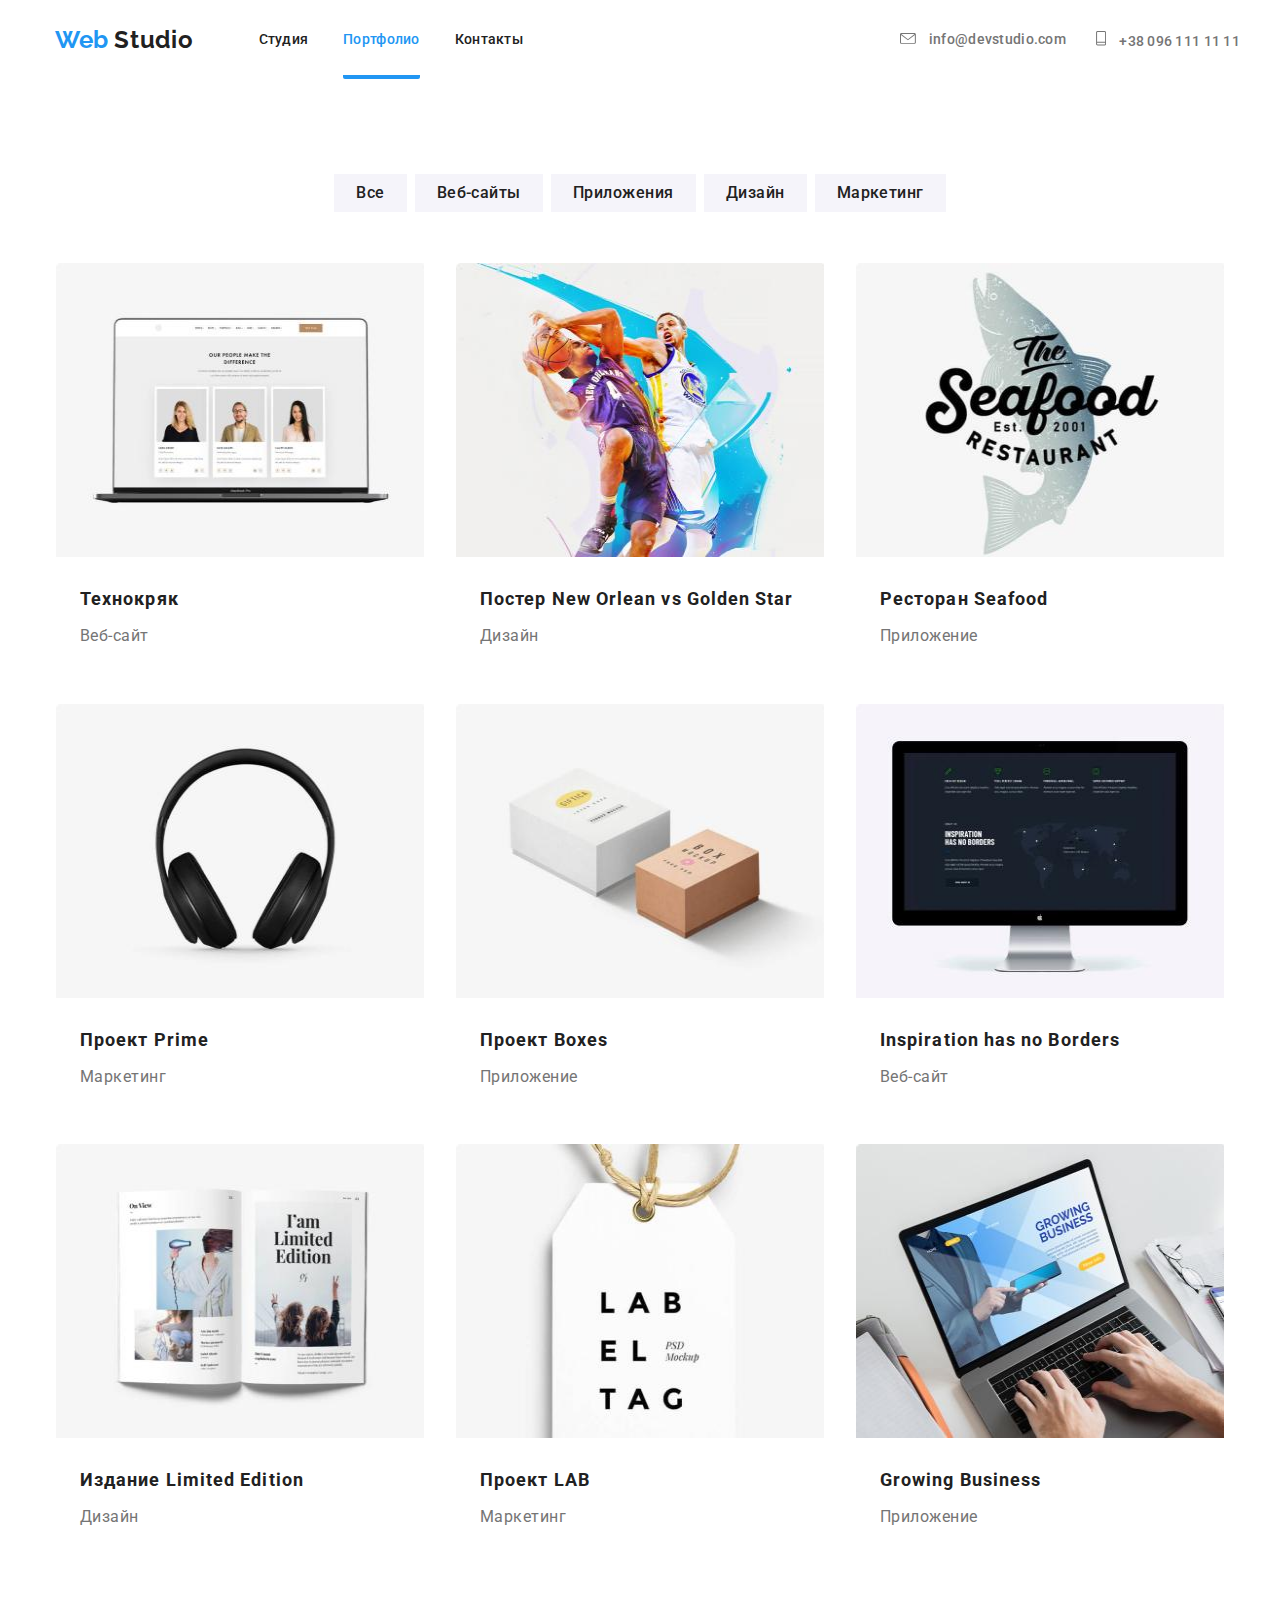
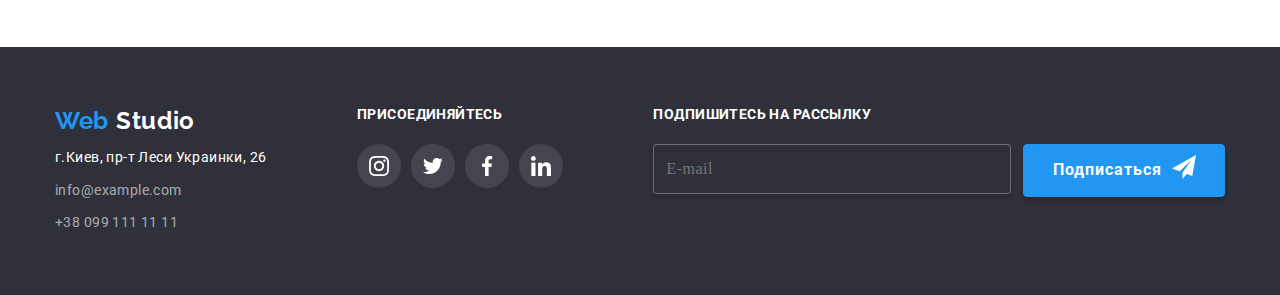
==== commit 5b47c07e: "добавляет стилизацию и адаптивность для остальных разделов" ====
--- a/portfolio.html
+++ b/portfolio.html
@@ -16,12 +16,51 @@
   <body>
     <!--Шапка сайта-->
     <header>
-      <nav class="header-nav">
-        <div class="header-nav__mobile">
+      <div class="container">
+        <nav class="header-nav">
           <a href="./index.html" class="header-nav__logo">
             <span class="header-nav__logo-web">Web</span
             ><span class="header-nav__logo-studio"> Studio</span>
           </a>
+
+          <div class="menu-container" data-menu>
+            <ul class="site-nav">
+              <li class="site-nav__item">
+                <a href="./index.html" class="site-nav__link">Студия</a>
+              </li>
+              <li class="site-nav__item">
+                <a
+                  href="./portfolio.html"
+                  class="site-nav__link site-nav__link--chosen"
+                  >Портфолио</a
+                >
+              </li>
+              <li class="site-nav__item">
+                <a href="" class="site-nav__link">Контакты</a>
+              </li>
+            </ul>
+
+            <ul class="contacts">
+              <li class="contacts__item">
+                <a href="mailto:info@devstudio.com" class="contacts__link">
+                  <svg class="contacts__letter-logo" width="16px" height="11px">
+                    <use href="./images/symbol-defs.svg#icon-letter"></use>
+                  </svg>
+
+                  <span class="contacts__text">info@devstudio.com</span></a
+                >
+              </li>
+
+              <li class="contacts__item">
+                <a href="tel:+380961111111" class="contacts__link">
+                  <svg class="contacts__phone-logo" width="10px" height="15px">
+                    <use href="./images/symbol-defs.svg#icon-phone"></use>
+                  </svg>
+                  <span class="contacts__text">+38 096 111 11 11</span></a
+                >
+              </li>
+            </ul>
+          </div>
 
           <button
             type="button"
@@ -42,47 +81,8 @@
               <use class="icon-menu" href="./images/symbol-defs.svg#menu"></use>
             </svg>
           </button>
-        </div>
-
-        <div class="menu-container" data-menu>
-          <ul class="site-nav">
-            <li class="site-nav__item">
-              <a href="./index.html" class="site-nav__link">Студия</a>
-            </li>
-            <li class="site-nav__item">
-              <a
-                href="./portfolio.html"
-                class="site-nav__link site-nav__link--chosen"
-                >Портфолио</a
-              >
-            </li>
-            <li class="site-nav__item">
-              <a href="" class="site-nav__link">Контакты</a>
-            </li>
-          </ul>
-
-          <ul class="contacts">
-            <li class="contacts__item">
-              <a href="mailto:info@devstudio.com" class="contacts__link">
-                <svg class="contacts__letter-logo" width="16px" height="11px">
-                  <use href="./images/symbol-defs.svg#icon-letter"></use>
-                </svg>
-
-                <span class="contacts__text">info@devstudio.com</span></a
-              >
-            </li>
-
-            <li class="contacts__item">
-              <a href="tel:+380961111111" class="contacts__link">
-                <svg class="contacts__phone-logo" width="10px" height="15px">
-                  <use href="./images/symbol-defs.svg#icon-phone"></use>
-                </svg>
-                <span class="contacts__text">+38 096 111 11 11</span></a
-              >
-            </li>
-          </ul>
-        </div>
-      </nav>
+        </nav>
+      </div>
     </header>
     <main class="page">
       <!-- Herou -->
@@ -372,7 +372,7 @@
             </ul>
           </div>
 
-          <div class="footer-boxes-item">
+          <div class="footer-boxes-item footer-boxes-item--last">
             <b class="footer-action-request">Подпишитесь на рассылку</b>
             <div class="subscribe-form">
               <label class="subscribe-form__label">
--- a/css/main.min.css
+++ b/css/main.min.css
@@ -1,2 +1,2 @@
-/*! normalize.css v8.0.1 | MIT License | github.com/necolas/normalize.css */html{line-height:1.15;-webkit-text-size-adjust:100%}body{margin:0}main{display:block}h1{font-size:2em;margin:0.67em 0}hr{-webkit-box-sizing:content-box;box-sizing:content-box;height:0;overflow:visible}pre{font-family:monospace, monospace;font-size:1em}a{background-color:transparent}abbr[title]{border-bottom:none;text-decoration:underline;-webkit-text-decoration:underline dotted;text-decoration:underline dotted}b,strong{font-weight:bolder}code,kbd,samp{font-family:monospace, monospace;font-size:1em}small{font-size:80%}sub,sup{font-size:75%;line-height:0;position:relative;vertical-align:baseline}sub{bottom:-0.25em}sup{top:-0.5em}img{border-style:none}button,input,optgroup,select,textarea{font-family:inherit;font-size:100%;line-height:1.15;margin:0}button,input{overflow:visible}button,select{text-transform:none}button,[type='button'],[type='reset'],[type='submit']{-webkit-appearance:button}button::-moz-focus-inner,[type='button']::-moz-focus-inner,[type='reset']::-moz-focus-inner,[type='submit']::-moz-focus-inner{border-style:none;padding:0}button:-moz-focusring,[type='button']:-moz-focusring,[type='reset']:-moz-focusring,[type='submit']:-moz-focusring{outline:1px dotted ButtonText}fieldset{padding:0.35em 0.75em 0.625em}legend{-webkit-box-sizing:border-box;box-sizing:border-box;color:inherit;display:table;max-width:100%;padding:0;white-space:normal}progress{vertical-align:baseline}textarea{overflow:auto}[type='checkbox'],[type='radio']{-webkit-box-sizing:border-box;box-sizing:border-box;padding:0}[type='number']::-webkit-inner-spin-button,[type='number']::-webkit-outer-spin-button{height:auto}[type='search']{-webkit-appearance:textfield;outline-offset:-2px}[type='search']::-webkit-search-decoration{-webkit-appearance:none}::-webkit-file-upload-button{-webkit-appearance:button;font:inherit}details{display:block}summary{display:list-item}template{display:none}[hidden]{display:none}html{-webkit-box-sizing:border-box;box-sizing:border-box;margin-right:auto;margin-left:auto}*,*::before,*::after{-webkit-box-sizing:inherit;box-sizing:inherit}body{margin:0}h1,h2,h3,h4,h5,h6,p,ul{margin:0;padding:0}.hidden{position:absolute;width:1;height:1;margin:-1;clip:rect(0 0 0 0);overflow:hidden;border:0}ul{list-style:none}.page{color:#212121;font-family:Roboto,sans-serif;font-style:normal;font-weight:normal;letter-spacing:0.03em}.button{background-color:#2196f3;color:#fff;border:none;outline:none}.section{margin-left:auto;margin-right:auto;padding-left:15px;padding-right:15px}@media screen and (min-width: 780px){.section{width:768px}}@media screen and (min-width: 1200px){.section{width:1200px}}header{padding-left:15px;padding-right:15px}.header-nav{display:-webkit-box;display:-ms-flexbox;display:flex;margin-left:auto;margin-right:auto}@media screen and (max-width: 768px){.header-nav{position:relative}}@media screen and (min-width: 480px){.header-nav{width:480px}}@media screen and (min-width: 768px){.header-nav{display:-webkit-box;display:-ms-flexbox;display:flex;-webkit-box-align:baseline;-ms-flex-align:baseline;align-items:baseline;width:768px}}@media screen and (min-width: 1200px){.header-nav{width:1200px}}.header-nav__logo{text-decoration:none}@media screen and (max-width: 779px){.header-nav__logo{padding:16px 0px 16px 0px}}.header-nav__logo-web,.header-nav__logo-studio{font-family:Roboto,sans-serif;font-style:normal;font-weight:bold;font-size:24px;line-height:1.17;letter-spacing:0.03em}.header-nav__logo-web{color:#2196f3}.header-nav__logo-studio{color:#212121}.menu-container{background-color:#fff;font-family:Roboto,sans-serif;font-style:normal;font-weight:500;font-size:18px;line-height:1.17;letter-spacing:0.02em}@media screen and (max-width: 767px){.menu-container{display:none;position:absolute;top:100%;left:0;width:100%;height:393px;text-align:center}}@media screen and (min-width: 768px){.menu-container{display:-webkit-box;display:-ms-flexbox;display:flex;font-size:14px;line-height:1.14;letter-spacing:0.02em;margin-left:66px}}.menu-container.is-open{display:block}.site-nav__item{position:relative;-ms-flex-line-pack:center;align-content:center}@media screen and (max-width: 767px){.site-nav{margin-bottom:60px;margin-top:60px}}@media screen and (min-width: 768px){.site-nav{display:-webkit-box;display:-ms-flexbox;display:flex}.site-nav__item{padding-top:32px;padding-bottom:32px}}@media screen and (max-width: 767px){.site-nav__item:not(:last-child){margin-bottom:32px}}@media screen and (min-width: 768px){.site-nav__item:not(:last-child){margin-right:35px}}.site-nav__link{text-decoration:none;color:#212121}@media screen and (min-width: 780px){.site-nav__link{padding:26px 0px 26px 15px}}.site-nav__item:hover .site-nav__link,.site-nav__link:focus{-webkit-transition:color 250ms cubic-bezier(0.4, 0, 0.2, 1);transition:color 250ms cubic-bezier(0.4, 0, 0.2, 1);color:#2196f3}.contacts__link{text-decoration:none;color:#757575;fill:currentColor}.contacts__item:hover .contacts__link,.contacts__link:focus{-webkit-transition:color 250ms cubic-bezier(0.4, 0, 0.2, 1);transition:color 250ms cubic-bezier(0.4, 0, 0.2, 1);color:#2196f3}@media screen and (min-width: 768px) and (max-width: 1199px){.contacts{margin-left:84px}}@media screen and (max-width: 767px){.contacts__item{padding:8px}}@media screen and (min-width: 768px){.contacts__item:not(:last-child){margin-bottom:10px}.contacts__item:first-child{margin-top:21px}}.contacts .contacts__text{margin-left:10px}@media screen and (min-width: 1200px){.contacts{display:-webkit-box;display:-ms-flexbox;display:flex}.contacts__item{margin-top:21px}}.site-nav__link--chosen{color:#2196f3}.site-nav__link--chosen::after{position:absolute;content:'';display:block;background-color:#2196f3;background-position:bottom;border-radius:2px;width:61px;height:4px;left:0;bottom:0;left:20%;bottom:0%}@media screen and (max-width: 767px){.site-nav__link--chosen::after{left:50%;-webkit-transform:translate(-50%, 0);transform:translate(-50%, 0);bottom:-8px}}.menu-button{display:-webkit-inline-box;display:-ms-inline-flexbox;display:inline-flex;position:absolute;right:15px;bottom:10px;margin:0;padding:0;border:none;background-color:transparent}.menu-button:focus{outline:none}@media screen and (min-width: 767px){.menu-button{display:none}}.menu-button:hover .icon-menu,.menu-button:focus .icon-menu,.menu-button:hover .icon-cross,.menu-button:focus .icon-cross{fill:#2196f3}.menu-button .icon-cross{display:none}.menu-button.is-open .icon-cross{display:block}.menu-button.is-open .icon-menu{display:none}.hero-section{height:400px;text-align:center;margin-left:auto;margin-right:auto;padding-left:15px;padding-right:15px;background-repeat:no-repeat;background-position:center;background-size:cover}@media screen and (max-width: 767px){.hero-section{background-image:-webkit-gradient(linear, left top, right top, from(rgba(47,48,58,0.8)), to(rgba(47,48,58,0.8))),url(../images/Header-img-mobile.jpg);background-image:linear-gradient(to right, rgba(47,48,58,0.8), rgba(47,48,58,0.8)),url(../images/Header-img-mobile.jpg)}}@media screen and (min-width: 780px) and (max-width: 1199px){.hero-section{background-image:-webkit-gradient(linear, left top, right top, from(rgba(47,48,58,0.8)), to(rgba(47,48,58,0.8))),url(../images/Header-img-tablet.jpg);background-image:linear-gradient(to right, rgba(47,48,58,0.8), rgba(47,48,58,0.8)),url(../images/Header-img-tablet.jpg)}}@media screen and (min-width: 1200px){.hero-section{background-image:-webkit-gradient(linear, left top, right top, from(rgba(47,48,58,0.8)), to(rgba(47,48,58,0.8))),url(../images/Header-img.jpg);background-image:linear-gradient(to right, rgba(47,48,58,0.8), rgba(47,48,58,0.8)),url(../images/Header-img.jpg)}}.hero-section .hero-section__item{padding-top:118px}.hero-section .hero-section__item .main-heading{margin-bottom:30px;font-family:Roboto,sans-serif;font-style:normal;font-weight:900;font-size:26px;line-height:1.62;text-align:center;letter-spacing:0.06em;text-transform:uppercase;color:#fff}.hero-section__button{padding:10px 32px;font-weight:bold;font-size:16px;line-height:1.88;text-decoration:none;letter-spacing:0.06em;border:none;border-radius:4px;color:#fff;background:#2196f3;-webkit-box-shadow:0px 4px 4px rgba(0,0,0,0.15);box-shadow:0px 4px 4px rgba(0,0,0,0.15);border-color:#2196f3;-webkit-transition:color 250ms cubic-bezier(0.4, 0, 0.2, 1),background 250ms cubic-bezier(0.4, 0, 0.2, 1),baxo-shadow 250ms cubic-bezier(0.4, 0, 0.2, 1),border-color 250ms cubic-bezier(0.4, 0, 0.2, 1);transition:color 250ms cubic-bezier(0.4, 0, 0.2, 1),background 250ms cubic-bezier(0.4, 0, 0.2, 1),baxo-shadow 250ms cubic-bezier(0.4, 0, 0.2, 1),border-color 250ms cubic-bezier(0.4, 0, 0.2, 1)}.hero-section__button:hover,.hero-section__button:focus{border-color:#fff;background:#f5f4fa;color:#2196f3;cursor:pointer}.backdrop{position:fixed;top:0;left:0;bottom:0;right:0;background:rgba(0,0,0,0.2);opacity:1;-webkit-transition:opacity 250ms cubic-bezier(0.4, 0, 0.2, 1);transition:opacity 250ms cubic-bezier(0.4, 0, 0.2, 1)}.backdrop.is-hidden{opacity:0;pointer-events:none}.backdrop.is-hidden .modal{-webkit-transform:translate(-50%, -50%) scale(1.1);transform:translate(-50%, -50%) scale(1.1)}.modal{position:absolute;top:50%;left:50%;padding:0 40px;max-width:95%;width:450px;min-height:609px;background-color:#fff;-webkit-transform:translate(-50%, -50%) scale(1);transform:translate(-50%, -50%) scale(1);-webkit-transition:-webkit-transform 250ms cubic-bezier(0.4, 0, 0.2, 1);transition:-webkit-transform 250ms cubic-bezier(0.4, 0, 0.2, 1);transition:transform 250ms cubic-bezier(0.4, 0, 0.2, 1);transition:transform 250ms cubic-bezier(0.4, 0, 0.2, 1), -webkit-transform 250ms cubic-bezier(0.4, 0, 0.2, 1)}.modal__heading{margin-top:40px;margin-bottom:30px;font-weight:bold;font-size:20px;line-height:1.15;text-align:center;letter-spacing:0.03em}@media screen and (min-width: 780px){.modal{min-width:528px;min-height:581px}}.form-list-item{margin-bottom:28px}.form-list-item .form-list-label{position:relative;color:#212121}.form-list-item__input{max-width:98%;width:370px;height:40px;border:1px solid rgba(33,33,33,0.2);-webkit-box-sizing:border-box;box-sizing:border-box;border-radius:4px;padding-left:42px;outline:none;-webkit-transition:border 250ms cubic-bezier(0.4, 0, 0.2, 1);transition:border 250ms cubic-bezier(0.4, 0, 0.2, 1)}.form-list-item__input:focus{border:1px solid #2196f3}@media screen and (min-width: 780px){.form-list-item__input{width:448px}}.form-list-textarea{position:relative}.form-list-textarea .textarea{margin-bottom:20px;resize:none;padding:12px 16px;max-width:98%;width:370px;height:120px;border:1px solid rgba(33,33,33,0.2);-webkit-box-sizing:border-box;box-sizing:border-box;border-radius:4px;outline:none}.form-list-textarea .textarea:focus{border:1px solid #2196f3}@media screen and (min-width: 780px){.form-list-textarea .textarea{width:448px}}.agreement-text{display:-webkit-inline-box;display:-ms-inline-flexbox;display:inline-flex;-webkit-box-align:center;-ms-flex-align:center;align-items:center;color:#757575;font-size:14px;line-height:1.71}.agreement-text__checkbox{position:absolute;width:1;height:1;margin:-1;clip:rect(0 0 0 0);border:0;overflow:hidden}.agreement-text__icon{display:inline-block;width:16px;height:15px;background-image:url(../images/off.svg);margin-right:8px;-webkit-transition:background-image 250ms cubic-bezier(0.4, 0, 0.2, 1),background-color 250ms cubic-bezier(0.4, 0, 0.2, 1);transition:background-image 250ms cubic-bezier(0.4, 0, 0.2, 1),background-color 250ms cubic-bezier(0.4, 0, 0.2, 1)}.agreement-text__checkbox:focus+.agreement-text__icon{background-image:unset;border:2px solid #2196f3;border-radius:2px}.agreement-text__checkbox:checked+.agreement-text__icon{background-color:#2196f3;border-radius:2px;background-image:url(../images/on.svg);background-size:contain;background-origin:border-box}.form-list-item__input:focus+.form-list-label{border-color:#2196f3;border-radius:4px}.form-list-item__input:focus+.label-name,textarea:focus+.label-name{-webkit-transform:translate(-30px, -30px);transform:translate(-30px, -30px);font-size:12px;line-height:1.17;letter-spacing:0.01em;color:#2196f3}.textarea-label-name{position:absolute;left:22px;top:2px;-webkit-transition:-webkit-transform 250ms cubic-bezier(0.4, 0, 0.2, 1);transition:-webkit-transform 250ms cubic-bezier(0.4, 0, 0.2, 1);transition:transform 250ms cubic-bezier(0.4, 0, 0.2, 1);transition:transform 250ms cubic-bezier(0.4, 0, 0.2, 1), -webkit-transform 250ms cubic-bezier(0.4, 0, 0.2, 1);color:#757575;letter-spacing:0.01em;font-size:14px;line-height:1.14;margin-top:12px}.textarea:focus+.label-name{-webkit-transform:translate(-10px, -30px);transform:translate(-10px, -30px);-moz-transform:translate(-10px, -40px);-o-transform:translate(-10px, -40px)}.textarea:not(:placeholder-shown)+.label-name{-webkit-transform:translate(-10px, -30px);transform:translate(-10px, -30px);-moz-transform:translate(-10px, -40px);-o-transform:translate(10px, -40px);font-size:12px;line-height:1.17;letter-spacing:0.01em;color:#2196f3}.form-list-item__input:not(:placeholder-shown)+.label-name{-webkit-transform:translate(-30px, -30px);transform:translate(-30px, -30px);font-size:12px;line-height:1.17;letter-spacing:0.01em;color:#2196f3}.label-name:not(.textarea-label-name){position:absolute;left:42px;top:2px;-webkit-transition:-webkit-transform 250ms cubic-bezier(0.4, 0, 0.2, 1);transition:-webkit-transform 250ms cubic-bezier(0.4, 0, 0.2, 1);transition:transform 250ms cubic-bezier(0.4, 0, 0.2, 1);transition:transform 250ms cubic-bezier(0.4, 0, 0.2, 1), -webkit-transform 250ms cubic-bezier(0.4, 0, 0.2, 1);color:#757575;letter-spacing:0.01em;font-size:14px;line-height:1.14}.icon{display:inline-block;position:absolute;width:12px;height:12px;left:19px;top:50%;-webkit-transform:translate(0, -50%);transform:translate(0, -50%);background-size:contain;background-repeat:no-repeat;-webkit-transition:background-image 250ms cubic-bezier(0.4, 0, 0.2, 1);transition:background-image 250ms cubic-bezier(0.4, 0, 0.2, 1)}.person-icon{background-image:url(../images/person.svg)}.phone-icon{background-image:url(../images/phone.svg)}.mail-icon{background:url(../images/mail.svg);width:15px}.form-list-item__input:focus ~ .person-icon{background-image:url(../images/person-focused.svg)}.form-list-item__input:focus ~ .phone-icon{background-image:url(../images/phone-focused.svg)}.form-list-item__input:focus ~ .mail-icon{background:url(../images/mail-focused.svg);width:15px}.form-submit-btn{display:block;padding:10px 55px;margin-left:auto;margin-right:auto;margin-top:30px;margin-bottom:40px;font-family:Roboto,sans-serif;font-weight:bold;font-size:16px;line-height:30px;-webkit-box-align:center;-ms-flex-align:center;align-items:center;text-align:center;letter-spacing:0.06em;-webkit-box-shadow:0px 4px 4px rgba(0,0,0,0.15);box-shadow:0px 4px 4px rgba(0,0,0,0.15);border-radius:4px;border-width:0px;cursor:pointer}.form-submit-btn:hover,.form-submit-btn:focus{border-color:#fff;background:#e5e5e5;color:#2196f3;cursor:pointer}.close-btn{position:absolute;top:0;right:0;-webkit-transform:translate(-8px, 8px);transform:translate(-8px, 8px);width:30px;height:30px;border:none;border-radius:50%;background-color:#fff;-webkit-box-shadow:0px 2px 1px rgba(0,0,0,0.2),0px 1px 1px rgba(0,0,0,0.14),0px 1px 3px rgba(0,0,0,0.12);box-shadow:0px 2px 1px rgba(0,0,0,0.2),0px 1px 1px rgba(0,0,0,0.14),0px 1px 3px rgba(0,0,0,0.12);-webkit-transition:background-color 250ms cubic-bezier(0.4, 0, 0.2, 1),fill 250ms cubic-bezier(0.4, 0, 0.2, 1);transition:background-color 250ms cubic-bezier(0.4, 0, 0.2, 1),fill 250ms cubic-bezier(0.4, 0, 0.2, 1)}.close-btn:hover{cursor:pointer;fill:#2196f3}.close-btn:active{background-color:#2196f3;outline:none;border:none}.close-btn:enabled{outline:none;border:none}.close-btn-icon{width:11px;height:11px;border-radius:50%}.agreement-text{display:-webkit-inline-box;display:-ms-inline-flexbox;display:inline-flex;-webkit-box-align:center;-ms-flex-align:center;align-items:center;color:#757575;font-family:Roboto,sans-serif;font-style:normal;font-weight:normal;font-size:12px;line-height:1.17;width:100%;margin-left:15px}@media screen and (min-width: 780px){.agreement-text{font-size:14px;line-height:1.71}}.contract-link{font-family:Roboto,sans-serif;font-style:normal;font-weight:normal;font-size:12px;line-height:1.17;letter-spacing:0.03em;color:#2196f3;margin-left:5px}.about-us-section{display:-webkit-box;display:-ms-flexbox;display:flex;padding-top:94px;padding-bottom:94px;-webkit-box-pack:center;-ms-flex-pack:center;justify-content:center}@media screen and (min-width: 780px){.about-us-section .about-us-list{display:-webkit-box;display:-ms-flexbox;display:flex;-ms-flex-wrap:wrap;flex-wrap:wrap}}.about-us-item{max-width:450px}@media screen and (max-width: 479px){.about-us-item:not(:last-child){margin-bottom:30px}}@media screen and (min-width: 780px){.about-us-item{max-width:354px}}@media screen and (min-width: 780px) and (max-width: 1199px){.about-us-item:not(:nth-last-child(2n+1)){margin-right:30px}}@media screen and (min-width: 1200px){.about-us-item{max-width:270px}.about-us-item:not(:last-child){margin-right:30px}}.about-us-item .third-heading{margin-bottom:10px;margin-top:30px;text-align:center}@media screen and (min-width: 1200px){.about-us-item .third-heading:not(:last-child){margin-right:30px}}.about-us-img-box{display:-webkit-inline-box;display:-ms-inline-flexbox;display:inline-flex;-webkit-box-align:center;-ms-flex-align:center;align-items:center;background-color:#f5f4fa}.about-us-img-box .about-us-list-icon{display:-webkit-inline-box;display:-ms-inline-flexbox;display:inline-flex;-webkit-box-align:center;-ms-flex-align:center;align-items:center;width:450px;max-width:100%}.antenna-box{padding:25px 0px}.antenna-icon{width:65px;height:70px}.clock-box{padding:25px 0px}.clock-icon{width:67px;height:70px}.diagram-box{padding:33px 0px}.diagram-icon{width:70px;height:54px}.astronaut-box{padding:25px 0px}.astronaut-icon{width:70px;height:70px}.wawd-secton{display:none;padding-top:94px;padding-bottom:94px}.wawd-secton .worklist{display:-webkit-box;display:-ms-flexbox;display:flex;text-align:center}@media screen and (min-width: 1200px){.wawd-secton{display:block}}.worklist-item{position:relative;border-radius:4px}.worklist-item:not(:last-child){margin-right:30px}.worklist-item .our-work-img{display:block}.our-work-heading{position:absolute;bottom:0;width:100%;color:#fff;font-size:14px;line-height:1.14;background:rgba(47,48,58,0.8);border-bottom-left-radius:4px;border-bottom-right-radius:4px;letter-spacing:0.03em}.our-work-heading.first{padding:27px 82px 27px 83px}.our-work-heading.second{padding:27px 85px}.our-work-heading.third{padding:27px 90px}.team-section{background-color:#f5f4fa;margin-bottom:60px;max-width:480px}@media screen and (min-width: 768px){.team-section{max-width:780px}.team-section-box{display:-webkit-box;display:-ms-flexbox;display:flex;-ms-flex-wrap:wrap;flex-wrap:wrap;padding-bottom:94px}}@media screen and (min-width: 1200px){.team-section{min-width:1200px}}.section-heading{margin-bottom:50px;font-weight:bold;text-align:center;font-size:28px;line-height:1.18}@media screen and (min-width: 1200px){.section-heading{font-size:36px;line-height:1.17}}.team-section-box__item{-webkit-box-shadow:0px 2px 1px rgba(0,0,0,0.2),0px 1px 1px rgba(0,0,0,0.14),0px 1px 3px rgba(0,0,0,0.12);box-shadow:0px 2px 1px rgba(0,0,0,0.2),0px 1px 1px rgba(0,0,0,0.14),0px 1px 3px rgba(0,0,0,0.12);border-radius:4px}@media screen and (min-width: 768px){.team-section-box__item{width:calc((100% - 60px) / 2)}}@media screen and (min-width: 1200px){.team-section-box__item{width:calc((100% - 90px) / 4)}}@media screen and (max-width: 767px){.team-section-box__item:not(:last-child){margin-bottom:30px}}@media screen and (min-width: 768px) and (max-width: 1199px){.team-section-box__item:not(:nth-last-child(-n+2)){margin-bottom:30px}.team-section-box__item:not(:nth-last-child(2n-1)){margin-right:30px}}@media screen and (min-width: 1200px){.team-section-box__item:not(:last-child){margin-right:30px}}.team-section-box__item__item{background-color:#fff}.social-links-box{display:-webkit-box;display:-ms-flexbox;display:flex;-webkit-box-pack:center;-ms-flex-pack:center;justify-content:center;padding-bottom:24px}.social-links-box-item{border-radius:50%;-webkit-transition:background-color 250ms cubic-bezier(0.4, 0, 0.2, 1),border-radius 500ms cubic-bezier(0.4, 0, 0.2, 1);transition:background-color 250ms cubic-bezier(0.4, 0, 0.2, 1),border-radius 500ms cubic-bezier(0.4, 0, 0.2, 1)}.social-links-box-item:hover,.social-links-box-item:focus{background-color:#2196f3;border-radius:50%}.social-links-box-item:not(:last-child){margin-right:10px}.link-icon-box{display:block}.link-icon-box .social-link-icon{display:block;width:44px;height:44px;fill:#afb1b8;-webkit-transition:fill 250ms cubic-bezier(0.4, 0, 0.2, 1);transition:fill 250ms cubic-bezier(0.4, 0, 0.2, 1)}.link-icon-box .social-link-icon:hover,.link-icon-box .social-link-icon:focus{fill:#fff}.team-member-position{color:#757575}.team-member-position,.team-member-name{font-size:16px;line-height:1.19;text-align:center}.team-member-name{font-weight:500;margin-top:30px;margin-bottom:10px}.team-member-position{margin-bottom:16px}.clients-section{padding-top:60px}.clients-box{display:-webkit-box;display:-ms-flexbox;display:flex;-ms-flex-wrap:wrap;flex-wrap:wrap;padding-bottom:94px;-webkit-box-pack:justify;-ms-flex-pack:justify;justify-content:space-between}.clients-box>.client-box-item{border:1px solid #afb1b8;border-radius:4px;width:210px;-webkit-transition:border 250ms cubic-bezier(0.4, 0, 0.2, 1);transition:border 250ms cubic-bezier(0.4, 0, 0.2, 1)}.clients-box>.client-box-item .client-link:hover{border-color:#2196f3}@media screen and (max-width: 450px){.clients-box>.client-box-item:not(:last-child){margin-bottom:30px}}@media screen and (max-width: 479px){.clients-box>.client-box-item:not(:nth-last-child(-n+2)){margin-bottom:30px}}@media screen and (min-width: 480px) and (max-width: 767px){.clients-box>.client-box-item{width:calc(50% - 30px)}.clients-box>.client-box-item:not(:nth-last-child(-n+2)){margin-bottom:30px}}@media screen and (max-width: 767px){.clients-box>.client-box-item:not(:nth-last-child(-n+3)){margin-bottom:30px}}@media screen and (min-width: 768px) and (max-width: 1199px){.clients-box>.client-box-item{width:226px}.clients-box>.client-box-item:not(:nth-last-child(-n+3)){margin-bottom:30px}}@media screen and (min-width: 1200px){.clients-box>.client-box-item{width:calc((100% - 150px) / 6)}}.ya-co-logo{width:44px;height:49px}.tagline-logo{width:40px;height:52px}.unnamed-logo{width:41px;height:43px}.foster-logo{width:80px;height:42px}.brand-logo{width:59px;height:47px}.rag-line-logo{width:88px;height:45px}.client-link{display:block;color:#afb1b8;-webkit-transition:color 250ms cubic-bezier(0.4, 0, 0.2, 1);transition:color 250ms cubic-bezier(0.4, 0, 0.2, 1)}.client-link:hover,.client-link:focus{color:#2196f3}.client-link-logo{fill:currentColor}.ya-co-client-href{padding:20px 63px 21px 63px}.tagline-client-href{padding:19px 65px 19px 65px}.unnamed-client-href{padding:24px 64px 23px 65px}.foster-client-href{padding:24px 45px 24px 45px}.brand-client-href{padding:22px 55px 21px 56px}.rag-line-client-href{padding:22px 41px 23px 41px}
+/*! normalize.css v8.0.1 | MIT License | github.com/necolas/normalize.css */html{line-height:1.15;-webkit-text-size-adjust:100%}body{margin:0}main{display:block}h1{font-size:2em;margin:0.67em 0}hr{-webkit-box-sizing:content-box;box-sizing:content-box;height:0;overflow:visible}pre{font-family:monospace, monospace;font-size:1em}a{background-color:transparent}abbr[title]{border-bottom:none;text-decoration:underline;-webkit-text-decoration:underline dotted;text-decoration:underline dotted}b,strong{font-weight:bolder}code,kbd,samp{font-family:monospace, monospace;font-size:1em}small{font-size:80%}sub,sup{font-size:75%;line-height:0;position:relative;vertical-align:baseline}sub{bottom:-0.25em}sup{top:-0.5em}img{border-style:none}button,input,optgroup,select,textarea{font-family:inherit;font-size:100%;line-height:1.15;margin:0}button,input{overflow:visible}button,select{text-transform:none}button,[type='button'],[type='reset'],[type='submit']{-webkit-appearance:button}button::-moz-focus-inner,[type='button']::-moz-focus-inner,[type='reset']::-moz-focus-inner,[type='submit']::-moz-focus-inner{border-style:none;padding:0}button:-moz-focusring,[type='button']:-moz-focusring,[type='reset']:-moz-focusring,[type='submit']:-moz-focusring{outline:1px dotted ButtonText}fieldset{padding:0.35em 0.75em 0.625em}legend{-webkit-box-sizing:border-box;box-sizing:border-box;color:inherit;display:table;max-width:100%;padding:0;white-space:normal}progress{vertical-align:baseline}textarea{overflow:auto}[type='checkbox'],[type='radio']{-webkit-box-sizing:border-box;box-sizing:border-box;padding:0}[type='number']::-webkit-inner-spin-button,[type='number']::-webkit-outer-spin-button{height:auto}[type='search']{-webkit-appearance:textfield;outline-offset:-2px}[type='search']::-webkit-search-decoration{-webkit-appearance:none}::-webkit-file-upload-button{-webkit-appearance:button;font:inherit}details{display:block}summary{display:list-item}template{display:none}[hidden]{display:none}html{-webkit-box-sizing:border-box;box-sizing:border-box;margin-right:auto;margin-left:auto}*,*::before,*::after{-webkit-box-sizing:inherit;box-sizing:inherit}body{margin:0}h1,h2,h3,h4,h5,h6,p,ul{margin:0;padding:0}.hidden{position:absolute;width:1;height:1;margin:-1;clip:rect(0 0 0 0);overflow:hidden;border:0}ul{list-style:none}.footer-logo .footer-logo-web,.footer-logo .footer-logo-studio{font-style:normal;font-weight:bold;letter-spacing:0.03em}.page{color:#212121;font-family:Roboto,sans-serif;font-style:normal;font-weight:normal;letter-spacing:0.03em}.button{background-color:#2196f3;color:#fff;border:none;outline:none}.section{margin-left:auto;margin-right:auto;padding-left:15px;padding-right:15px}@media screen and (min-width: 780px){.section{width:768px}}@media screen and (min-width: 1200px){.section{width:1200px}}.section{margin-left:auto;margin-right:auto;padding-left:15px;padding-right:15px}@media screen and (min-width: 480px){.section{width:480px}}@media screen and (min-width: 768px){.section{width:768px}}@media screen and (min-width: 1200px){.section{width:1200px}}.header-nav{display:-webkit-box;display:-ms-flexbox;display:flex;margin-left:auto;margin-right:auto;-webkit-box-pack:justify;-ms-flex-pack:justify;justify-content:space-between;-webkit-box-align:center;-ms-flex-align:center;align-items:center}@media screen and (max-width: 767px){.header-nav{height:60px}}@media screen and (min-width: 480px){.header-nav{width:480px}}@media screen and (min-width: 768px){.header-nav{display:-webkit-box;display:-ms-flexbox;display:flex;-webkit-box-align:center;-ms-flex-align:center;align-items:center;width:768px;height:80px}}@media screen and (min-width: 1200px){.header-nav{width:1200px}}.container{position:relative}@media screen and (max-width: 767px){.container{width:inherit}}.header-nav__logo{display:-webkit-box;display:-ms-flexbox;display:flex;text-decoration:none;margin-left:15px}.header-nav__logo-web,.header-nav__logo-studio{font-family:Raleway, sans-serif;font-style:normal;font-weight:bold;font-size:24px;line-height:1.17;letter-spacing:0.03em}.header-nav__logo-web{color:#2196f3;margin-right:5px}.header-nav__logo-studio{color:#212121}.menu-container{z-index:9999;background-color:#fff;font-family:Roboto,sans-serif;font-style:normal;font-weight:500;font-size:18px;line-height:1.17;letter-spacing:0.02em}@media screen and (max-width: 767px){.menu-container{display:none;position:absolute;top:100%;width:100%;height:393px;text-align:center}}@media screen and (min-width: 768px){.menu-container{display:-webkit-box;display:-ms-flexbox;display:flex;-webkit-box-pack:justify;-ms-flex-pack:justify;justify-content:space-between;font-size:14px;line-height:1.14;letter-spacing:0.02em;width:100%;-webkit-box-align:center;-ms-flex-align:center;align-items:center}}.menu-container.is-open{display:block}.site-nav__item{position:relative;-ms-flex-line-pack:center;align-content:center}@media screen and (max-width: 767px){.site-nav{margin-bottom:60px;margin-top:60px}}@media screen and (min-width: 768px){.site-nav{display:-webkit-box;display:-ms-flexbox;display:flex;margin-left:81px}}@media screen and (max-width: 767px){.site-nav__item:not(:last-child){margin-bottom:32px}}@media screen and (min-width: 768px){.site-nav__item:not(:last-child){margin-right:35px}}@media screen and (min-width: 1200px){.site-nav{margin-left:65px}}.site-nav__link{text-decoration:none;color:#212121}@media screen and (max-width: 767px){.site-nav__link{padding:8px 0px 8px 0px}}@media screen and (min-width: 768px){.site-nav__link{padding:28px 0px 28px 0px}}.site-nav__item:hover .site-nav__link,.site-nav__link:focus{-webkit-transition:color 250ms cubic-bezier(0.4, 0, 0.2, 1);transition:color 250ms cubic-bezier(0.4, 0, 0.2, 1);color:#2196f3}.contacts__link{text-decoration:none;color:#757575;fill:currentColor}.contacts__item:hover .contacts__link,.contacts__link:focus{-webkit-transition:color 250ms cubic-bezier(0.4, 0, 0.2, 1);transition:color 250ms cubic-bezier(0.4, 0, 0.2, 1);color:#2196f3}@media screen and (min-width: 768px) and (max-width: 1199px){.contacts{margin-left:84px}}@media screen and (min-width: 768px){.contacts__item{display:-webkit-box;display:-ms-flexbox;display:flex;-webkit-box-align:center;-ms-flex-align:center;align-items:center}}@media screen and (max-width: 767px){.contacts__item{padding:8px}}@media screen and (min-width: 768px) and (max-width: 1199px){.contacts__item:not(:last-child){margin-bottom:10px}}.contacts .contacts__text{margin-left:10px}@media screen and (min-width: 1200px){.contacts{display:-webkit-box;display:-ms-flexbox;display:flex}.contacts__item:not(:last-child){margin-right:30px}}.site-nav__link--chosen{color:#2196f3;border-bottom:4px solid #2196f3;border-radius:2px}.menu-button{display:-webkit-inline-box;display:-ms-inline-flexbox;display:inline-flex;margin:0;padding:0;border:none;background-color:transparent;margin-right:15px}.menu-button:focus{outline:none}@media screen and (min-width: 767px){.menu-button{display:none}}.menu-button:hover .icon-menu,.menu-button:focus .icon-menu,.menu-button:hover .icon-cross,.menu-button:focus .icon-cross{fill:#2196f3}.menu-button .icon-cross{display:none}.menu-button.is-open .icon-cross{display:block}.menu-button.is-open .icon-menu{display:none}.hero-section{height:400px;text-align:center;margin-left:auto;margin-right:auto;padding-left:15px;padding-right:15px;background-repeat:no-repeat;background-position:center;background-size:cover}@media screen and (max-width: 767px){.hero-section{background-image:-webkit-gradient(linear, left top, right top, from(rgba(47,48,58,0.8)), to(rgba(47,48,58,0.8))),url(../images/Header-img-mobile.jpg);background-image:linear-gradient(to right, rgba(47,48,58,0.8), rgba(47,48,58,0.8)),url(../images/Header-img-mobile.jpg)}}@media screen and (min-width: 768px) and (max-width: 1199px){.hero-section{background-image:-webkit-gradient(linear, left top, right top, from(rgba(47,48,58,0.8)), to(rgba(47,48,58,0.8))),url(../images/Header-img-tablet.jpg);background-image:linear-gradient(to right, rgba(47,48,58,0.8), rgba(47,48,58,0.8)),url(../images/Header-img-tablet.jpg)}}@media screen and (min-width: 1200px){.hero-section{background-image:-webkit-gradient(linear, left top, right top, from(rgba(47,48,58,0.8)), to(rgba(47,48,58,0.8))),url(../images/Header-img.jpg);background-image:linear-gradient(to right, rgba(47,48,58,0.8), rgba(47,48,58,0.8)),url(../images/Header-img.jpg)}}.hero-section .hero-section__item{padding-top:118px}.hero-section .hero-section__item .main-heading{margin-bottom:30px;font-family:Roboto,sans-serif;font-style:normal;font-weight:900;font-size:26px;line-height:1.62;text-align:center;letter-spacing:0.06em;text-transform:uppercase;color:#fff}.hero-section__button{padding:10px 32px;font-weight:bold;font-size:16px;line-height:1.88;text-decoration:none;letter-spacing:0.06em;border:none;border-radius:4px;color:#fff;background:#2196f3;-webkit-box-shadow:0px 4px 4px rgba(0,0,0,0.15);box-shadow:0px 4px 4px rgba(0,0,0,0.15);border-color:#2196f3;-webkit-transition:color 250ms cubic-bezier(0.4, 0, 0.2, 1),background 250ms cubic-bezier(0.4, 0, 0.2, 1),baxo-shadow 250ms cubic-bezier(0.4, 0, 0.2, 1),border-color 250ms cubic-bezier(0.4, 0, 0.2, 1);transition:color 250ms cubic-bezier(0.4, 0, 0.2, 1),background 250ms cubic-bezier(0.4, 0, 0.2, 1),baxo-shadow 250ms cubic-bezier(0.4, 0, 0.2, 1),border-color 250ms cubic-bezier(0.4, 0, 0.2, 1)}.hero-section__button:hover,.hero-section__button:focus{border-color:#fff;background:#f5f4fa;color:#2196f3;cursor:pointer}.backdrop{position:fixed;top:0;left:0;bottom:0;right:0;background:rgba(0,0,0,0.2);opacity:1;-webkit-transition:opacity 250ms cubic-bezier(0.4, 0, 0.2, 1);transition:opacity 250ms cubic-bezier(0.4, 0, 0.2, 1)}.backdrop.is-hidden{opacity:0;pointer-events:none}.backdrop.is-hidden .modal{-webkit-transform:translate(-50%, -50%) scale(1.1);transform:translate(-50%, -50%) scale(1.1)}.modal{position:absolute;top:50%;left:50%;padding:0 40px;max-width:95%;width:450px;min-height:609px;background-color:#fff;-webkit-transform:translate(-50%, -50%) scale(1);transform:translate(-50%, -50%) scale(1);-webkit-transition:-webkit-transform 250ms cubic-bezier(0.4, 0, 0.2, 1);transition:-webkit-transform 250ms cubic-bezier(0.4, 0, 0.2, 1);transition:transform 250ms cubic-bezier(0.4, 0, 0.2, 1);transition:transform 250ms cubic-bezier(0.4, 0, 0.2, 1), -webkit-transform 250ms cubic-bezier(0.4, 0, 0.2, 1)}.modal__heading{margin-top:40px;margin-bottom:30px;font-weight:bold;font-size:20px;line-height:1.15;text-align:center;letter-spacing:0.03em}@media screen and (min-width: 780px){.modal{min-width:528px;min-height:581px}}.form-list-item{margin-bottom:28px}.form-list-item .form-list-label{position:relative;color:#212121}.form-list-item__input{max-width:98%;width:370px;height:40px;border:1px solid rgba(33,33,33,0.2);-webkit-box-sizing:border-box;box-sizing:border-box;border-radius:4px;padding-left:42px;outline:none;-webkit-transition:border 250ms cubic-bezier(0.4, 0, 0.2, 1);transition:border 250ms cubic-bezier(0.4, 0, 0.2, 1)}.form-list-item__input:focus{border:1px solid #2196f3}@media screen and (min-width: 780px){.form-list-item__input{width:448px}}.form-list-textarea{position:relative}.form-list-textarea .textarea{margin-bottom:20px;resize:none;padding:12px 16px;max-width:98%;width:370px;height:120px;border:1px solid rgba(33,33,33,0.2);-webkit-box-sizing:border-box;box-sizing:border-box;border-radius:4px;outline:none}.form-list-textarea .textarea:focus{border:1px solid #2196f3}@media screen and (min-width: 780px){.form-list-textarea .textarea{width:448px}}.agreement-text{display:-webkit-inline-box;display:-ms-inline-flexbox;display:inline-flex;-webkit-box-align:center;-ms-flex-align:center;align-items:center;color:#757575;font-size:14px;line-height:1.71}.agreement-text__checkbox{position:absolute;width:1;height:1;margin:-1;clip:rect(0 0 0 0);border:0;overflow:hidden}.agreement-text__icon{display:inline-block;width:16px;height:15px;background-image:url(../images/off.svg);margin-right:8px;-webkit-transition:background-image 250ms cubic-bezier(0.4, 0, 0.2, 1),background-color 250ms cubic-bezier(0.4, 0, 0.2, 1);transition:background-image 250ms cubic-bezier(0.4, 0, 0.2, 1),background-color 250ms cubic-bezier(0.4, 0, 0.2, 1)}.agreement-text__checkbox:focus+.agreement-text__icon{background-image:unset;border:2px solid #2196f3;border-radius:2px}.agreement-text__checkbox:checked+.agreement-text__icon{background-color:#2196f3;border-radius:2px;background-image:url(../images/on.svg);background-size:contain;background-origin:border-box}.form-list-item__input:focus+.form-list-label{border-color:#2196f3;border-radius:4px}.form-list-item__input:focus+.label-name,textarea:focus+.label-name{-webkit-transform:translate(-30px, -30px);transform:translate(-30px, -30px);font-size:12px;line-height:1.17;letter-spacing:0.01em;color:#2196f3}.textarea-label-name{position:absolute;left:22px;top:2px;-webkit-transition:-webkit-transform 250ms cubic-bezier(0.4, 0, 0.2, 1);transition:-webkit-transform 250ms cubic-bezier(0.4, 0, 0.2, 1);transition:transform 250ms cubic-bezier(0.4, 0, 0.2, 1);transition:transform 250ms cubic-bezier(0.4, 0, 0.2, 1), -webkit-transform 250ms cubic-bezier(0.4, 0, 0.2, 1);color:#757575;letter-spacing:0.01em;font-size:14px;line-height:1.14;margin-top:12px}.textarea:focus+.label-name{-webkit-transform:translate(-10px, -30px);transform:translate(-10px, -30px);-moz-transform:translate(-10px, -40px);-o-transform:translate(-10px, -40px)}.textarea:not(:placeholder-shown)+.label-name{-webkit-transform:translate(-10px, -30px);transform:translate(-10px, -30px);-moz-transform:translate(-10px, -40px);-o-transform:translate(10px, -40px);font-size:12px;line-height:1.17;letter-spacing:0.01em;color:#2196f3}.form-list-item__input:not(:placeholder-shown)+.label-name{-webkit-transform:translate(-30px, -30px);transform:translate(-30px, -30px);font-size:12px;line-height:1.17;letter-spacing:0.01em;color:#2196f3}.label-name:not(.textarea-label-name){position:absolute;left:42px;top:2px;-webkit-transition:-webkit-transform 250ms cubic-bezier(0.4, 0, 0.2, 1);transition:-webkit-transform 250ms cubic-bezier(0.4, 0, 0.2, 1);transition:transform 250ms cubic-bezier(0.4, 0, 0.2, 1);transition:transform 250ms cubic-bezier(0.4, 0, 0.2, 1), -webkit-transform 250ms cubic-bezier(0.4, 0, 0.2, 1);color:#757575;letter-spacing:0.01em;font-size:14px;line-height:1.14}.icon{display:inline-block;position:absolute;width:12px;height:12px;left:19px;top:50%;-webkit-transform:translate(0, -50%);transform:translate(0, -50%);background-size:contain;background-repeat:no-repeat;-webkit-transition:background-image 250ms cubic-bezier(0.4, 0, 0.2, 1);transition:background-image 250ms cubic-bezier(0.4, 0, 0.2, 1)}.person-icon{background-image:url(../images/person.svg)}.phone-icon{background-image:url(../images/phone.svg)}.mail-icon{background:url(../images/mail.svg);width:15px}.form-list-item__input:focus ~ .person-icon{background-image:url(../images/person-focused.svg)}.form-list-item__input:focus ~ .phone-icon{background-image:url(../images/phone-focused.svg)}.form-list-item__input:focus ~ .mail-icon{background:url(../images/mail-focused.svg);width:15px}.form-submit-btn{display:block;padding:10px 55px;margin-left:auto;margin-right:auto;margin-top:30px;margin-bottom:40px;font-family:Roboto,sans-serif;font-weight:bold;font-size:16px;line-height:30px;-webkit-box-align:center;-ms-flex-align:center;align-items:center;text-align:center;letter-spacing:0.06em;-webkit-box-shadow:0px 4px 4px rgba(0,0,0,0.15);box-shadow:0px 4px 4px rgba(0,0,0,0.15);border-radius:4px;border-width:0px;cursor:pointer}.form-submit-btn:hover,.form-submit-btn:focus{border-color:#fff;background:#e5e5e5;color:#2196f3;cursor:pointer}.close-btn{position:absolute;top:0;right:0;-webkit-transform:translate(-8px, 8px);transform:translate(-8px, 8px);width:30px;height:30px;border:none;border-radius:50%;background-color:#fff;-webkit-box-shadow:0px 2px 1px rgba(0,0,0,0.2),0px 1px 1px rgba(0,0,0,0.14),0px 1px 3px rgba(0,0,0,0.12);box-shadow:0px 2px 1px rgba(0,0,0,0.2),0px 1px 1px rgba(0,0,0,0.14),0px 1px 3px rgba(0,0,0,0.12);-webkit-transition:background-color 250ms cubic-bezier(0.4, 0, 0.2, 1),fill 250ms cubic-bezier(0.4, 0, 0.2, 1);transition:background-color 250ms cubic-bezier(0.4, 0, 0.2, 1),fill 250ms cubic-bezier(0.4, 0, 0.2, 1)}.close-btn:hover{cursor:pointer;fill:#2196f3}.close-btn:active{background-color:#2196f3;outline:none;border:none}.close-btn:enabled{outline:none;border:none}.close-btn-icon{width:11px;height:11px;border-radius:50%}.agreement-text{display:-webkit-inline-box;display:-ms-inline-flexbox;display:inline-flex;-webkit-box-align:center;-ms-flex-align:center;align-items:center;color:#757575;font-family:Roboto,sans-serif;font-style:normal;font-weight:normal;font-size:12px;line-height:1.17;width:100%;margin-left:15px}@media screen and (min-width: 780px){.agreement-text{font-size:14px;line-height:1.71}}.contract-link{font-family:Roboto,sans-serif;font-style:normal;font-weight:normal;font-size:12px;line-height:1.17;letter-spacing:0.03em;color:#2196f3;margin-left:5px}.about-us-section{display:-webkit-box;display:-ms-flexbox;display:flex;padding-top:94px;padding-bottom:94px;-webkit-box-pack:center;-ms-flex-pack:center;justify-content:center}@media screen and (min-width: 780px){.about-us-section .about-us-list{display:-webkit-box;display:-ms-flexbox;display:flex;-ms-flex-wrap:wrap;flex-wrap:wrap}}.about-us-item{max-width:450px}@media screen and (max-width: 479px){.about-us-item:not(:last-child){margin-bottom:30px}}@media screen and (min-width: 780px){.about-us-item{max-width:354px}}@media screen and (min-width: 780px) and (max-width: 1199px){.about-us-item:not(:nth-last-child(2n+1)){margin-right:30px}}@media screen and (min-width: 1200px){.about-us-item{max-width:270px}.about-us-item:not(:last-child){margin-right:30px}}.about-us-item .third-heading{margin-bottom:10px;margin-top:30px;text-align:center}@media screen and (min-width: 1200px){.about-us-item .third-heading:not(:last-child){margin-right:30px}}.about-us-img-box{display:-webkit-inline-box;display:-ms-inline-flexbox;display:inline-flex;-webkit-box-align:center;-ms-flex-align:center;align-items:center;background-color:#f5f4fa}.about-us-img-box .about-us-list-icon{display:-webkit-inline-box;display:-ms-inline-flexbox;display:inline-flex;-webkit-box-align:center;-ms-flex-align:center;align-items:center;width:450px;max-width:100%}.antenna-box{padding:25px 0px}.antenna-icon{width:65px;height:70px}.clock-box{padding:25px 0px}.clock-icon{width:67px;height:70px}.diagram-box{padding:33px 0px}.diagram-icon{width:70px;height:54px}.astronaut-box{padding:25px 0px}.astronaut-icon{width:70px;height:70px}.wawd-secton{display:none;padding-top:94px;padding-bottom:94px}.wawd-secton .worklist{display:-webkit-box;display:-ms-flexbox;display:flex;text-align:center}@media screen and (min-width: 1200px){.wawd-secton{display:block}}.worklist-item{position:relative;border-radius:4px}.worklist-item:not(:last-child){margin-right:30px}.worklist-item .our-work-img{display:block}.our-work-heading{position:absolute;bottom:0;width:100%;color:#fff;font-size:14px;line-height:1.14;background:rgba(47,48,58,0.8);border-bottom-left-radius:4px;border-bottom-right-radius:4px;letter-spacing:0.03em}.our-work-heading.first{padding:27px 82px 27px 83px}.our-work-heading.second{padding:27px 85px}.our-work-heading.third{padding:27px 90px}.team-section{background-color:#f5f4fa;margin-bottom:60px;max-width:480px}@media screen and (min-width: 768px){.team-section{max-width:780px}.team-section-box{display:-webkit-box;display:-ms-flexbox;display:flex;-ms-flex-wrap:wrap;flex-wrap:wrap;padding-bottom:94px}}@media screen and (min-width: 1200px){.team-section{min-width:1200px}}.section-heading{margin-bottom:50px;font-weight:bold;text-align:center;font-size:28px;line-height:1.18}@media screen and (min-width: 1200px){.section-heading{font-size:36px;line-height:1.17}}.team-section-box__item{-webkit-box-shadow:0px 2px 1px rgba(0,0,0,0.2),0px 1px 1px rgba(0,0,0,0.14),0px 1px 3px rgba(0,0,0,0.12);box-shadow:0px 2px 1px rgba(0,0,0,0.2),0px 1px 1px rgba(0,0,0,0.14),0px 1px 3px rgba(0,0,0,0.12);border-radius:4px}@media screen and (min-width: 768px){.team-section-box__item{width:calc((100% - 60px) / 2)}}@media screen and (min-width: 1200px){.team-section-box__item{width:calc((100% - 90px) / 4)}}@media screen and (max-width: 767px){.team-section-box__item:not(:last-child){margin-bottom:30px}}@media screen and (min-width: 768px) and (max-width: 1199px){.team-section-box__item:not(:nth-last-child(-n+2)){margin-bottom:30px}.team-section-box__item:not(:nth-last-child(2n-1)){margin-right:30px}}@media screen and (min-width: 1200px){.team-section-box__item:not(:last-child){margin-right:30px}}.team-section-box__item__item{background-color:#fff}.social-links-box{display:-webkit-box;display:-ms-flexbox;display:flex;-webkit-box-pack:center;-ms-flex-pack:center;justify-content:center;padding-bottom:24px}.social-links-box-item{border-radius:50%;-webkit-transition:background-color 250ms cubic-bezier(0.4, 0, 0.2, 1),border-radius 500ms cubic-bezier(0.4, 0, 0.2, 1);transition:background-color 250ms cubic-bezier(0.4, 0, 0.2, 1),border-radius 500ms cubic-bezier(0.4, 0, 0.2, 1)}.social-links-box-item:hover,.social-links-box-item:focus{background-color:#2196f3;border-radius:50%}.social-links-box-item:not(:last-child){margin-right:10px}.link-icon-box{display:block}.link-icon-box .social-link-icon{display:block;width:44px;height:44px;fill:#afb1b8;-webkit-transition:fill 250ms cubic-bezier(0.4, 0, 0.2, 1);transition:fill 250ms cubic-bezier(0.4, 0, 0.2, 1)}.link-icon-box .social-link-icon:hover,.link-icon-box .social-link-icon:focus{fill:#fff}.team-member-position{color:#757575}.team-member-position,.team-member-name{font-size:16px;line-height:1.19;text-align:center}.team-member-name{font-weight:500;margin-top:30px;margin-bottom:10px}.team-member-position{margin-bottom:16px}.clients-section{padding-top:60px}.clients-box{display:-webkit-box;display:-ms-flexbox;display:flex;-ms-flex-wrap:wrap;flex-wrap:wrap;padding-bottom:94px;-webkit-box-pack:justify;-ms-flex-pack:justify;justify-content:space-between}.clients-box>.client-box-item{border:1px solid #afb1b8;border-radius:4px;width:210px;-webkit-transition:border 250ms cubic-bezier(0.4, 0, 0.2, 1);transition:border 250ms cubic-bezier(0.4, 0, 0.2, 1)}.clients-box>.client-box-item .client-link:hover{border-color:#2196f3}@media screen and (max-width: 450px){.clients-box>.client-box-item:not(:last-child){margin-bottom:30px}}@media screen and (max-width: 479px){.clients-box>.client-box-item:not(:nth-last-child(-n+2)){margin-bottom:30px}}@media screen and (min-width: 480px) and (max-width: 767px){.clients-box>.client-box-item{width:calc(50% - 30px)}.clients-box>.client-box-item:not(:nth-last-child(-n+2)){margin-bottom:30px}}@media screen and (max-width: 767px){.clients-box>.client-box-item:not(:nth-last-child(-n+3)){margin-bottom:30px}}@media screen and (min-width: 768px) and (max-width: 1199px){.clients-box>.client-box-item{width:226px}.clients-box>.client-box-item:not(:nth-last-child(-n+3)){margin-bottom:30px}}@media screen and (min-width: 1200px){.clients-box>.client-box-item{width:calc((100% - 150px) / 6)}}.ya-co-logo{width:44px;height:49px}.tagline-logo{width:40px;height:52px}.unnamed-logo{width:41px;height:43px}.foster-logo{width:80px;height:42px}.brand-logo{width:59px;height:47px}.rag-line-logo{width:88px;height:45px}.client-link{display:block;color:#afb1b8;-webkit-transition:color 250ms cubic-bezier(0.4, 0, 0.2, 1);transition:color 250ms cubic-bezier(0.4, 0, 0.2, 1)}.client-link:hover,.client-link:focus{color:#2196f3}.client-link-logo{fill:currentColor}.ya-co-client-href{padding:20px 63px 21px 63px}.tagline-client-href{padding:19px 65px 19px 65px}.unnamed-client-href{padding:24px 64px 23px 65px}.foster-client-href{padding:24px 45px 24px 45px}.brand-client-href{padding:22px 55px 21px 56px}.rag-line-client-href{padding:22px 41px 23px 41px}.filter-list{display:-webkit-box;display:-ms-flexbox;display:flex;-ms-flex-wrap:wrap;flex-wrap:wrap;margin-top:60px;margin-bottom:60px}@media screen and (min-width: 768px){.filter-list{-webkit-box-pack:center;-ms-flex-pack:center;justify-content:center;margin-top:94px;margin-bottom:50px}}.portfolio-button{display:inline-block;padding:6px 22px;font-weight:500;font-size:16px;line-height:1.63;text-align:center;letter-spacing:0.03em;border:none;color:#212121;background-color:#f5f4fa;-webkit-transition:background-color 250ms cubic-bezier(0.4, 0, 0.2, 1),color 250ms cubic-bezier(0.4, 0, 0.2, 1),border-color 250ms cubic-bezier(0.4, 0, 0.2, 1),-webkit-box-shadow 250ms cubic-bezier(0.4, 0, 0.2, 1);transition:background-color 250ms cubic-bezier(0.4, 0, 0.2, 1),color 250ms cubic-bezier(0.4, 0, 0.2, 1),border-color 250ms cubic-bezier(0.4, 0, 0.2, 1),-webkit-box-shadow 250ms cubic-bezier(0.4, 0, 0.2, 1);transition:background-color 250ms cubic-bezier(0.4, 0, 0.2, 1),color 250ms cubic-bezier(0.4, 0, 0.2, 1),border-color 250ms cubic-bezier(0.4, 0, 0.2, 1),box-shadow 250ms cubic-bezier(0.4, 0, 0.2, 1);transition:background-color 250ms cubic-bezier(0.4, 0, 0.2, 1),color 250ms cubic-bezier(0.4, 0, 0.2, 1),border-color 250ms cubic-bezier(0.4, 0, 0.2, 1),box-shadow 250ms cubic-bezier(0.4, 0, 0.2, 1),-webkit-box-shadow 250ms cubic-bezier(0.4, 0, 0.2, 1)}.portfolio-button:hover,.portfolio-button:focus{background-color:#2196f3;color:#fff;border-color:#2196f3;-webkit-box-shadow:0px 2px 2px rgba(0,0,0,0.12),0px 1px 2px rgba(0,0,0,0.08),0px 3px 1px rgba(0,0,0,0.1);box-shadow:0px 2px 2px rgba(0,0,0,0.12),0px 1px 2px rgba(0,0,0,0.08),0px 3px 1px rgba(0,0,0,0.1);border-radius:4px;cursor:pointer}.filter-list .link{color:#212121;background-color:#f5f4fa}.filter-list .link:hover,.filter-list .link:focus{background-color:#2196f3;color:#fff}.filter-list li:not(:last-child){margin-right:8px}.list-of-products{display:-webkit-box;display:-ms-flexbox;display:flex;-ms-flex-wrap:wrap;flex-wrap:wrap;margin-bottom:94px}.list-of-products .product-item{text-decoration:none}.list-of-products .list-of-products-item{border:1px solid transparent;width:100%}.list-of-products .list-of-products-item:hover,.list-of-products .list-of-products-item:focus{border-color:#eeeeee;-webkit-box-sizing:border-box;box-sizing:border-box;-webkit-box-shadow:1px 4px 6px rgba(0,0,0,0.16),0px 4px 4px rgba(0,0,0,0.06),0px 1px 1px rgba(0,0,0,0.12);box-shadow:1px 4px 6px rgba(0,0,0,0.16),0px 4px 4px rgba(0,0,0,0.06),0px 1px 1px rgba(0,0,0,0.12);border-radius:5px}@media screen and (min-width: 768px) and (max-width: 1199px){.list-of-products .list-of-products-item{width:354px}.list-of-products .list-of-products-item:not(:last-child){margin-bottom:30px}.list-of-products .list-of-products-item:nth-child(2n-1){margin-right:30px}}@media screen and (min-width: 1200px){.list-of-products .list-of-products-item{width:calc((100% - 60px) / 3)}.list-of-products .list-of-products-item:not(:nth-child(3n)){margin-right:30px}.list-of-products .list-of-products-item:nth-child(-n+6){margin-bottom:30px}}.product-item__thumb{position:relative;overflow:hidden;width:100%}.product-item-description{position:absolute;width:100%;height:100%;padding:63px 24px;top:0;left:0;opacity:0;font-size:18px;line-height:1.56;color:#ffffff;background:rgba(33,150,243,0.9);-webkit-transform:translateY(100%);transform:translateY(100%);-webkit-transition:opacity 250ms cubic-bezier(0.4, 0, 0.2, 1),-webkit-transform 250ms cubic-bezier(0.4, 0, 0.2, 1);transition:opacity 250ms cubic-bezier(0.4, 0, 0.2, 1),-webkit-transform 250ms cubic-bezier(0.4, 0, 0.2, 1);transition:transform 250ms cubic-bezier(0.4, 0, 0.2, 1),opacity 250ms cubic-bezier(0.4, 0, 0.2, 1);transition:transform 250ms cubic-bezier(0.4, 0, 0.2, 1),opacity 250ms cubic-bezier(0.4, 0, 0.2, 1),-webkit-transform 250ms cubic-bezier(0.4, 0, 0.2, 1)}.list-of-products-item:hover .product-item-description,.list-of-products-item:focus .product-item-description{opacity:1;-webkit-transform:translateY(0);transform:translateY(0)}.product-name{font-weight:bold;font-size:18px;line-height:2;letter-spacing:0.06em;margin-top:20px;color:#212121}.product-type{font-size:16px;line-height:1.88;padding-bottom:20px;margin-top:4px;color:#757575}.product-name,.product-type{padding-left:24px}.footer{color:#ffffff;background-color:#2f303a}.footer-boxes{display:-webkit-box;display:-ms-flexbox;display:flex;-ms-flex-wrap:wrap;flex-wrap:wrap;text-align:center}@media screen and (min-width: 768px) and (max-width: 1199px){.footer-boxes{-ms-flex-pack:distribute;justify-content:space-around;padding-top:60px}}@media screen and (min-width: 1200px){.footer-boxes{padding:60px 0px 60px 0px;-webkit-box-pack:justify;-ms-flex-pack:justify;justify-content:space-between;text-align:left}}@media screen and (max-width: 767px){.footer-boxes-item{margin-top:60px;width:100%}}@media screen and (min-width: 768px) and (max-width: 1199px){.footer-boxes-item--last{margin-top:60px}}.footer-logo{display:inline-block;margin-bottom:10px;text-decoration:none;font-family:Raleway, sans-serif;font-size:24px;line-height:1.17}.footer-logo .footer-logo-web{color:#2196f3}.footer-logo .footer-logo-studio{color:#fff}.address{text-decoration:none;font-family:Roboto,sans-serif;font-style:normal;font-size:14px;line-height:1.71;letter-spacing:0.03em}.address .footer-contacts{display:inline-block;color:rgba(255,255,255,0.6);text-decoration:none;font-style:normal;margin-top:9px;-webkit-transition:color 250ms cubic-bezier(0.4, 0, 0.2, 1);transition:color 250ms cubic-bezier(0.4, 0, 0.2, 1)}.address:hover,.address:focus{color:#2196f3}.address .footer-social-link{width:20px;height:20px}.footer-action-request{display:block;margin-bottom:21px;font-family:Roboto,sans-serif;font-style:normal;font-weight:bold;font-size:14px;line-height:1.14;letter-spacing:0.03em;text-transform:uppercase}.footer-action-request:last-child{margin-left:10px}@media screen and (min-width: 1200px){.subscribe-form{display:-webkit-box;display:-ms-flexbox;display:flex}}.subscribe-form__input{display:inline-block;margin-right:12px;height:50px;padding:18px 12px;width:100%;font-size:16px;line-height:1.87;-webkit-box-align:center;-ms-flex-align:center;align-items:center;letter-spacing:0.03em;color:rgba(255,255,255,0.6);border:1px solid rgba(255,255,255,0.3);-webkit-box-sizing:border-box;box-sizing:border-box;-webkit-box-shadow:0px 4px 4px rgba(0,0,0,0.15);box-shadow:0px 4px 4px rgba(0,0,0,0.15);border-radius:4px;background-color:#2f303a}@media screen and (min-width: 1200px){.subscribe-form__input{width:358px}}.footer-links{display:-webkit-inline-box;display:-ms-inline-flexbox;display:inline-flex}.address-list-item:not(:last-child){margin-right:10px}.social-link{display:-webkit-inline-box;display:-ms-inline-flexbox;display:inline-flex;width:44px;height:44px;color:#fff;text-decoration:none;background-color:rgba(255,255,255,0.1);border-radius:50%;-webkit-box-align:center;-ms-flex-align:center;align-items:center;-webkit-box-pack:center;-ms-flex-pack:center;justify-content:center;-webkit-transition:background-color 250ms cubic-bezier(0.4, 0, 0.2, 1);transition:background-color 250ms cubic-bezier(0.4, 0, 0.2, 1)}.social-link:hover,.social-link:focus{background-color:#2196f3}.footer-form{display:-webkit-box;display:-ms-flexbox;display:flex}.footer-form .footer-input-filed{height:50px;margin-right:12px;width:270px}.footer-link-box:hover{background-color:#2196f3}.footer-button{padding-left:29px;padding-right:28px;display:-webkit-inline-box;display:-ms-inline-flexbox;display:inline-flex;padding-top:10px;padding-bottom:10px;font-family:Roboto,sans-serif;font-style:normal;font-weight:bold;font-size:16px;line-height:1.88;text-decoration:none;letter-spacing:0.06em;border:1px solid #2196f3;border-radius:4px;color:#fff;background:#2196f3;-webkit-box-shadow:0px 4px 4px rgba(0,0,0,0.15);box-shadow:0px 4px 4px rgba(0,0,0,0.15);-webkit-transition:border-color 250ms cubic-bezier(0.4, 0, 0.2, 1),background 250ms cubic-bezier(0.4, 0, 0.2, 1),color 250ms cubic-bezier(0.4, 0, 0.2, 1);transition:border-color 250ms cubic-bezier(0.4, 0, 0.2, 1),background 250ms cubic-bezier(0.4, 0, 0.2, 1),color 250ms cubic-bezier(0.4, 0, 0.2, 1)}.footer-button:hover,.footer-button:focus{border:1px solid #2196f3;background:#2f303a;color:#2196f3;cursor:pointer}.footer-button .subscribe-icon{display:-webkit-inline-box;display:-ms-inline-flexbox;display:inline-flex;width:24px;height:24px;margin-left:10px;fill:currentColor}@media screen and (max-width: 1199px){.footer-button{margin-top:20px;margin-bottom:60px}}
 /*# sourceMappingURL=main.min.css.map */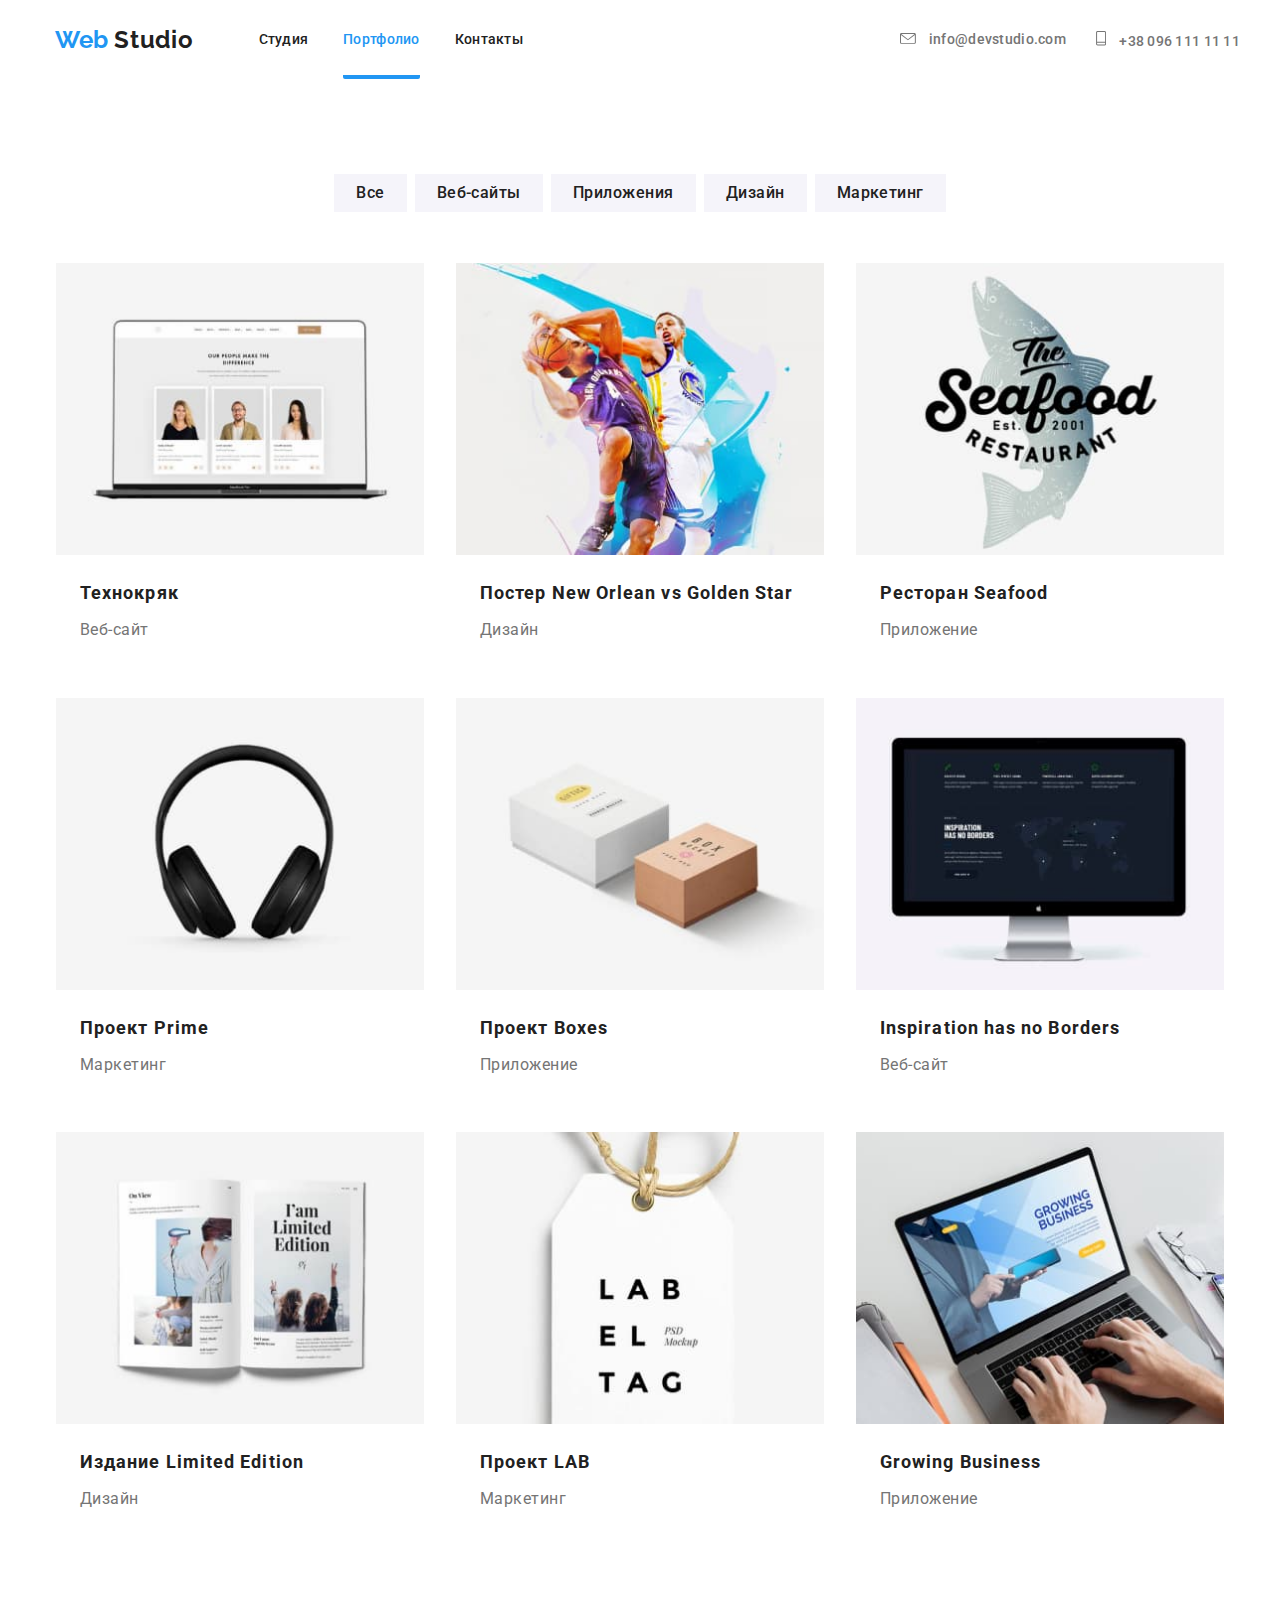
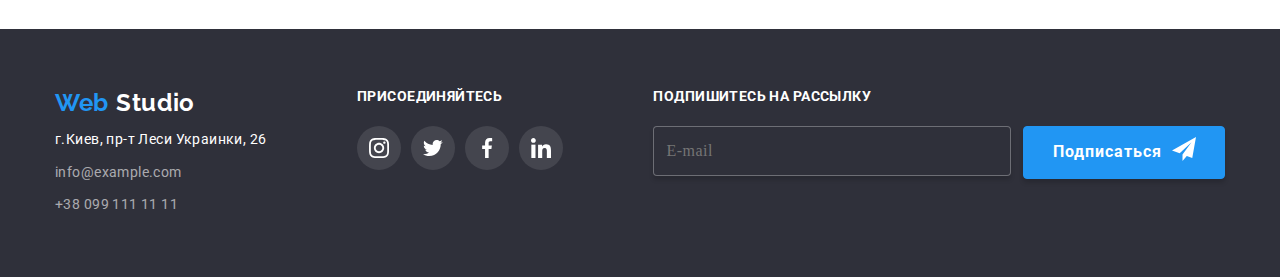
==== commit 4f283c57: "добавляет адаптивных картинок для странички портфолио" ====
--- a/portfolio.html
+++ b/portfolio.html
@@ -66,7 +66,6 @@
             type="button"
             class="menu-button"
             aria-expanded="false"
-            aria-controls="menu-container"
             data-menu-button
           >
             <svg
@@ -110,12 +109,40 @@
           <li class="list-of-products-item">
             <a href="" class="product-item">
               <div class="product-item__thumb">
-                <img
-                  src="./images/portfolio-img/portfolio-notpad-img.jpg"
-                  alt="teammember on monitor screen"
-                  width="370"
-                  height="294"
-                />
+                <picture>
+                  <source
+                    srcset="
+                      ./images/portfolio-img/notepad/notepad-370.jpg  1x,
+                      ./images/portfolio-img/notepad/notepad-740.jpg  2x,
+                      ./images/portfolio-img/notepad/notepad-1110.jpg 3x
+                    "
+                    media="(min-width: 1200px)"
+                  />
+
+                  <source
+                    srcset="
+                      ./images/portfolio-img/notepad/notepad-354.jpg  1x,
+                      ./images/portfolio-img/notepad/notepad-708.jpg  2x,
+                      ./images/portfolio-img/notepad/notepad-1062.jpg 3x
+                    "
+                    media="(min-width: 768px)"
+                  />
+
+                  <source
+                    srcset="
+                      ./images/portfolio-img/notepad/notepad-450.jpg  1x,
+                      ./images/portfolio-img/notepad/notepad-900.jpg  2x,
+                      ./images/portfolio-img/notepad/notepad-1350.jpg 3x
+                    "
+                    media="(max-width: 767px)"
+                  />
+
+                  <img
+                    src="./images/portfolio-img/notepad/notepad-450.jpg"
+                    alt="teammember on monitor screen"
+                    sizes="(min-width: 768px) 50vw, (min-width: 1200px) 33vw, 100vw"
+                  />
+                </picture>
                 <div class="product-item-description is-hidden">
                   Технокряк это современная площадка распространения
                   коронавируса. Компании используют эту платформу для цифрового
@@ -130,12 +157,40 @@
           <li class="list-of-products-item">
             <a href="" class="product-item">
               <div class="product-item__thumb">
-                <img
-                  src="./images/portfolio-img/nba-players-img.jpg"
-                  alt="two basketball players"
-                  width="370"
-                  height="294"
-                />
+                <picture>
+                  <source
+                    srcset="
+                      ./images/portfolio-img/nba/nba-370.jpg  1x,
+                      ./images/portfolio-img/nba/nba-740.jpg  2x,
+                      ./images/portfolio-img/nba/nba-1110.jpg 3x
+                    "
+                    media="(min-width: 1200px)"
+                  />
+
+                  <source
+                    srcset="
+                      ./images/portfolio-img/nba/nba-354.jpg  1x,
+                      ./images/portfolio-img/nba/nba-708.jpg  2x,
+                      ./images/portfolio-img/nba/nba-1062.jpg 3x
+                    "
+                    media="(min-width: 768px)"
+                  />
+
+                  <source
+                    srcset="
+                      ./images/portfolio-img/nba/nba-450.jpg  1x,
+                      ./images/portfolio-img/nba/nba-900.jpg  2x,
+                      ./images/portfolio-img/nba/nba-1350.jpg 3x
+                    "
+                    media="(max-width: 767px)"
+                  />
+
+                  <img
+                    src="./images/portfolio-img/nba/nba-450.jpg"
+                    alt="teammember on monitor screen"
+                    sizes="(min-width: 768px) 50vw, (min-width: 1200px) 33vw, 100vw"
+                  />
+                </picture>
                 <div class="product-item-description">
                   Технокряк это современная площадка распространения
                   коронавируса. Компании используют эту платформу для цифрового
@@ -150,12 +205,40 @@
           <li class="list-of-products-item">
             <a href="" class="product-item">
               <div class="product-item__thumb">
-                <img
-                  src="./images/portfolio-img/seafood-img.jpg"
-                  alt="seafood logo image"
-                  width="370"
-                  height="294"
-                />
+                <picture>
+                  <source
+                    srcset="
+                      ./images/portfolio-img/seafood/seafood-370.jpg  1x,
+                      ./images/portfolio-img/seafood/seafood-740.jpg  2x,
+                      ./images/portfolio-img/seafood/seafood-1110.jpg 3x
+                    "
+                    media="(min-width: 1200px)"
+                  />
+
+                  <source
+                    srcset="
+                      ./images/portfolio-img/seafood/seafood-354.jpg  1x,
+                      ./images/portfolio-img/seafood/seafood-708.jpg  2x,
+                      ./images/portfolio-img/seafood/seafood-1062.jpg 3x
+                    "
+                    media="(min-width: 768px)"
+                  />
+
+                  <source
+                    srcset="
+                      ./images/portfolio-img/seafood/seafood-450.jpg  1x,
+                      ./images/portfolio-img/seafood/seafood-900.jpg  2x,
+                      ./images/portfolio-img/seafood/seafood-1350.jpg 3x
+                    "
+                    media="(max-width: 767px)"
+                  />
+
+                  <img
+                    src="./images/portfolio-img/seafood/seafood-450.jpg"
+                    alt="teammember on monitor screen"
+                    sizes="(min-width: 768px) 50vw, (min-width: 1200px) 33vw, 100vw"
+                  />
+                </picture>
                 <div class="product-item-description">
                   Технокряк это современная площадка распространения
                   коронавируса. Компании используют эту платформу для цифрового
@@ -170,12 +253,40 @@
           <li class="list-of-products-item">
             <a href="" class="product-item">
               <div class="product-item__thumb">
-                <img
-                  src="./images/portfolio-img/headers-img.jpg"
-                  alt="headers"
-                  width="370"
-                  height="294"
-                />
+                <picture>
+                  <source
+                    srcset="
+                      ./images/portfolio-img/headers/headers-370.jpg  1x,
+                      ./images/portfolio-img/headers/headers-740.jpg  2x,
+                      ./images/portfolio-img/headers/headers-1110.jpg 3x
+                    "
+                    media="(min-width: 1200px)"
+                  />
+
+                  <source
+                    srcset="
+                      ./images/portfolio-img/headers/headers-354.jpg  1x,
+                      ./images/portfolio-img/headers/headers-708.jpg  2x,
+                      ./images/portfolio-img/headers/headers-1062.jpg 3x
+                    "
+                    media="(min-width: 768px)"
+                  />
+
+                  <source
+                    srcset="
+                      ./images/portfolio-img/headers/headers-450.jpg  1x,
+                      ./images/portfolio-img/headers/headers-900.jpg  2x,
+                      ./images/portfolio-img/headers/headers-1350.jpg 3x
+                    "
+                    media="(max-width: 767px)"
+                  />
+
+                  <img
+                    src="./images/portfolio-img/headers/headers-450.jpg"
+                    alt="teammember on monitor screen"
+                    sizes="(min-width: 768px) 50vw, (min-width: 1200px) 33vw, 100vw"
+                  />
+                </picture>
                 <div class="product-item-description">
                   Технокряк это современная площадка распространения
                   коронавируса. Компании используют эту платформу для цифрового
@@ -190,12 +301,40 @@
           <li class="list-of-products-item">
             <a href="" class="product-item">
               <div class="product-item__thumb">
-                <img
-                  src="./images/portfolio-img/two-boxes-img.jpg"
-                  alt="two boxes"
-                  width="370"
-                  height="294"
-                />
+                <picture>
+                  <source
+                    srcset="
+                      ./images/portfolio-img/boxes/boxes-370.jpg  1x,
+                      ./images/portfolio-img/boxes/boxes-740.jpg  2x,
+                      ./images/portfolio-img/boxes/boxes-1110.jpg 3x
+                    "
+                    media="(min-width: 1200px)"
+                  />
+
+                  <source
+                    srcset="
+                      ./images/portfolio-img/boxes/boxes-354.jpg  1x,
+                      ./images/portfolio-img/boxes/boxes-708.jpg  2x,
+                      ./images/portfolio-img/boxes/boxes-1062.jpg 3x
+                    "
+                    media="(min-width: 768px)"
+                  />
+
+                  <source
+                    srcset="
+                      ./images/portfolio-img/boxes/boxes-450.jpg  1x,
+                      ./images/portfolio-img/boxes/boxes-900.jpg  2x,
+                      ./images/portfolio-img/boxes/boxes-1350.jpg 3x
+                    "
+                    media="(max-width: 767px)"
+                  />
+
+                  <img
+                    src="./images/portfolio-img/boxes/boxes-450.jpg"
+                    alt="teammember on monitor screen"
+                    sizes="(min-width: 768px) 50vw, (min-width: 1200px) 33vw, 100vw"
+                  />
+                </picture>
                 <div class="product-item-description">
                   Технокряк это современная площадка распространения
                   коронавируса. Компании используют эту платформу для цифрового
@@ -210,12 +349,40 @@
           <li class="list-of-products-item">
             <a href="" class="product-item">
               <div class="product-item__thumb">
-                <img
-                  src="./images/portfolio-img/inspiration-screen-img.jpg"
-                  alt="monitor screen with inspiration website"
-                  width="370"
-                  height="294"
-                />
+                <picture>
+                  <source
+                    srcset="
+                      ./images/portfolio-img/inspiration/inspiration-370.jpg  1x,
+                      ./images/portfolio-img/inspiration/inspiration-740.jpg  2x,
+                      ./images/portfolio-img/inspiration/inspiration-1110.jpg 3x
+                    "
+                    media="(min-width: 1200px)"
+                  />
+
+                  <source
+                    srcset="
+                      ./images/portfolio-img/inspiration/inspiration-354.jpg  1x,
+                      ./images/portfolio-img/inspiration/inspiration-708.jpg  2x,
+                      ./images/portfolio-img/inspiration/inspiration-1062.jpg 3x
+                    "
+                    media="(min-width: 768px)"
+                  />
+
+                  <source
+                    srcset="
+                      ./images/portfolio-img/inspiration/inspiration-450.jpg  1x,
+                      ./images/portfolio-img/inspiration/inspiration-900.jpg  2x,
+                      ./images/portfolio-img/inspiration/inspiration-1350.jpg 3x
+                    "
+                    media="(max-width: 767px)"
+                  />
+
+                  <img
+                    src="./images/portfolio-img/inspiration/inspiration-450.jpg"
+                    alt="teammember on monitor screen"
+                    sizes="(min-width: 768px) 50vw, (min-width: 1200px) 33vw, 100vw"
+                  />
+                </picture>
                 <div class="product-item-description">
                   Технокряк это современная площадка распространения
                   коронавируса. Компании используют эту платформу для цифрового
@@ -230,12 +397,40 @@
           <li class="list-of-products-item">
             <a href="" class="product-item">
               <div class="product-item__thumb">
-                <img
-                  src="./images/portfolio-img/limited-edition-img.jpg"
-                  alt="open book"
-                  width="370"
-                  height="294"
-                />
+                <picture>
+                  <source
+                    srcset="
+                      ./images/portfolio-img/book/book-370.jpg  1x,
+                      ./images/portfolio-img/book/book-740.jpg  2x,
+                      ./images/portfolio-img/book/book-1110.jpg 3x
+                    "
+                    media="(min-width: 1200px)"
+                  />
+
+                  <source
+                    srcset="
+                      ./images/portfolio-img/book/book-354.jpg  1x,
+                      ./images/portfolio-img/book/book-708.jpg  2x,
+                      ./images/portfolio-img/book/book-1062.jpg 3x
+                    "
+                    media="(min-width: 768px)"
+                  />
+
+                  <source
+                    srcset="
+                      ./images/portfolio-img/book/book-450.jpg  1x,
+                      ./images/portfolio-img/book/book-900.jpg  2x,
+                      ./images/portfolio-img/book/book-1350.jpg 3x
+                    "
+                    media="(max-width: 767px)"
+                  />
+
+                  <img
+                    src="./images/portfolio-img/book/book-450.jpg"
+                    alt="teammember on monitor screen"
+                    sizes="(min-width: 768px) 50vw, (min-width: 1200px) 33vw, 100vw"
+                  />
+                </picture>
                 <div class="product-item-description">
                   Технокряк это современная площадка распространения
                   коронавируса. Компании используют эту платформу для цифрового
@@ -250,12 +445,40 @@
           <li class="list-of-products-item">
             <a href="" class="product-item">
               <div class="product-item__thumb">
-                <img
-                  src="./images/portfolio-img/lab-img.jpg"
-                  alt="LAB project label"
-                  width="370"
-                  height="294"
-                />
+                <picture>
+                  <source
+                    srcset="
+                      ./images/portfolio-img/lab/lab-370.jpg  1x,
+                      ./images/portfolio-img/lab/lab-740.jpg  2x,
+                      ./images/portfolio-img/lab/lab-1110.jpg 3x
+                    "
+                    media="(min-width: 1200px)"
+                  />
+
+                  <source
+                    srcset="
+                      ./images/portfolio-img/lab/lab-354.jpg  1x,
+                      ./images/portfolio-img/lab/lab-708.jpg  2x,
+                      ./images/portfolio-img/lab/lab-1062.jpg 3x
+                    "
+                    media="(min-width: 768px)"
+                  />
+
+                  <source
+                    srcset="
+                      ./images/portfolio-img/lab/lab-450.jpg  1x,
+                      ./images/portfolio-img/lab/lab-900.jpg  2x,
+                      ./images/portfolio-img/lab/lab-1350.jpg 3x
+                    "
+                    media="(max-width: 767px)"
+                  />
+
+                  <img
+                    src="./images/portfolio-img/lab/lab-450.jpg"
+                    alt="teammember on monitor screen"
+                    sizes="(min-width: 768px) 50vw, (min-width: 1200px) 33vw, 100vw"
+                  />
+                </picture>
                 <div class="product-item-description">
                   Технокряк это современная площадка распространения
                   коронавируса. Компании используют эту платформу для цифрового
@@ -270,12 +493,40 @@
           <li class="list-of-products-item">
             <a href="" class="product-item">
               <div class="product-item__thumb">
-                <img
-                  src="./images/portfolio-img/growing-bus-img.jpg"
-                  alt="app for growing Business"
-                  width="370"
-                  height="294"
-                />
+                <picture>
+                  <source
+                    srcset="
+                      ./images/portfolio-img/laptop/laptop-370.jpg  1x,
+                      ./images/portfolio-img/laptop/laptop-740.jpg  2x,
+                      ./images/portfolio-img/laptop/laptop-1110.jpg 3x
+                    "
+                    media="(min-width: 1200px)"
+                  />
+
+                  <source
+                    srcset="
+                      ./images/portfolio-img/laptop/laptop-354.jpg  1x,
+                      ./images/portfolio-img/laptop/laptop-708.jpg  2x,
+                      ./images/portfolio-img/laptop/laptop-1062.jpg 3x
+                    "
+                    media="(min-width: 768px)"
+                  />
+
+                  <source
+                    srcset="
+                      ./images/portfolio-img/laptop/laptop-450.jpg  1x,
+                      ./images/portfolio-img/laptop/laptop-900.jpg  2x,
+                      ./images/portfolio-img/laptop/laptop-1350.jpg 3x
+                    "
+                    media="(max-width: 767px)"
+                  />
+
+                  <img
+                    src="./images/portfolio-img/laptop/laptop-450.jpg"
+                    alt="teammember on monitor screen"
+                    sizes="(min-width: 768px) 50vw, (min-width: 1200px) 33vw, 100vw"
+                  />
+                </picture>
                 <div class="product-item-description">
                   Технокряк это современная площадка распространения
                   коронавируса. Компании используют эту платформу для цифрового
--- a/css/main.min.css
+++ b/css/main.min.css
@@ -1,2 +1,2 @@
-/*! normalize.css v8.0.1 | MIT License | github.com/necolas/normalize.css */html{line-height:1.15;-webkit-text-size-adjust:100%}body{margin:0}main{display:block}h1{font-size:2em;margin:0.67em 0}hr{-webkit-box-sizing:content-box;box-sizing:content-box;height:0;overflow:visible}pre{font-family:monospace, monospace;font-size:1em}a{background-color:transparent}abbr[title]{border-bottom:none;text-decoration:underline;-webkit-text-decoration:underline dotted;text-decoration:underline dotted}b,strong{font-weight:bolder}code,kbd,samp{font-family:monospace, monospace;font-size:1em}small{font-size:80%}sub,sup{font-size:75%;line-height:0;position:relative;vertical-align:baseline}sub{bottom:-0.25em}sup{top:-0.5em}img{border-style:none}button,input,optgroup,select,textarea{font-family:inherit;font-size:100%;line-height:1.15;margin:0}button,input{overflow:visible}button,select{text-transform:none}button,[type='button'],[type='reset'],[type='submit']{-webkit-appearance:button}button::-moz-focus-inner,[type='button']::-moz-focus-inner,[type='reset']::-moz-focus-inner,[type='submit']::-moz-focus-inner{border-style:none;padding:0}button:-moz-focusring,[type='button']:-moz-focusring,[type='reset']:-moz-focusring,[type='submit']:-moz-focusring{outline:1px dotted ButtonText}fieldset{padding:0.35em 0.75em 0.625em}legend{-webkit-box-sizing:border-box;box-sizing:border-box;color:inherit;display:table;max-width:100%;padding:0;white-space:normal}progress{vertical-align:baseline}textarea{overflow:auto}[type='checkbox'],[type='radio']{-webkit-box-sizing:border-box;box-sizing:border-box;padding:0}[type='number']::-webkit-inner-spin-button,[type='number']::-webkit-outer-spin-button{height:auto}[type='search']{-webkit-appearance:textfield;outline-offset:-2px}[type='search']::-webkit-search-decoration{-webkit-appearance:none}::-webkit-file-upload-button{-webkit-appearance:button;font:inherit}details{display:block}summary{display:list-item}template{display:none}[hidden]{display:none}html{-webkit-box-sizing:border-box;box-sizing:border-box;margin-right:auto;margin-left:auto}*,*::before,*::after{-webkit-box-sizing:inherit;box-sizing:inherit}body{margin:0}h1,h2,h3,h4,h5,h6,p,ul{margin:0;padding:0}.hidden{position:absolute;width:1;height:1;margin:-1;clip:rect(0 0 0 0);overflow:hidden;border:0}ul{list-style:none}.footer-logo .footer-logo-web,.footer-logo .footer-logo-studio{font-style:normal;font-weight:bold;letter-spacing:0.03em}.page{color:#212121;font-family:Roboto,sans-serif;font-style:normal;font-weight:normal;letter-spacing:0.03em}.button{background-color:#2196f3;color:#fff;border:none;outline:none}.section{margin-left:auto;margin-right:auto;padding-left:15px;padding-right:15px}@media screen and (min-width: 780px){.section{width:768px}}@media screen and (min-width: 1200px){.section{width:1200px}}.section{margin-left:auto;margin-right:auto;padding-left:15px;padding-right:15px}@media screen and (min-width: 480px){.section{width:480px}}@media screen and (min-width: 768px){.section{width:768px}}@media screen and (min-width: 1200px){.section{width:1200px}}.header-nav{display:-webkit-box;display:-ms-flexbox;display:flex;margin-left:auto;margin-right:auto;-webkit-box-pack:justify;-ms-flex-pack:justify;justify-content:space-between;-webkit-box-align:center;-ms-flex-align:center;align-items:center}@media screen and (max-width: 767px){.header-nav{height:60px}}@media screen and (min-width: 480px){.header-nav{width:480px}}@media screen and (min-width: 768px){.header-nav{display:-webkit-box;display:-ms-flexbox;display:flex;-webkit-box-align:center;-ms-flex-align:center;align-items:center;width:768px;height:80px}}@media screen and (min-width: 1200px){.header-nav{width:1200px}}.container{position:relative}@media screen and (max-width: 767px){.container{width:inherit}}.header-nav__logo{display:-webkit-box;display:-ms-flexbox;display:flex;text-decoration:none;margin-left:15px}.header-nav__logo-web,.header-nav__logo-studio{font-family:Raleway, sans-serif;font-style:normal;font-weight:bold;font-size:24px;line-height:1.17;letter-spacing:0.03em}.header-nav__logo-web{color:#2196f3;margin-right:5px}.header-nav__logo-studio{color:#212121}.menu-container{z-index:9999;background-color:#fff;font-family:Roboto,sans-serif;font-style:normal;font-weight:500;font-size:18px;line-height:1.17;letter-spacing:0.02em}@media screen and (max-width: 767px){.menu-container{display:none;position:absolute;top:100%;width:100%;height:393px;text-align:center}}@media screen and (min-width: 768px){.menu-container{display:-webkit-box;display:-ms-flexbox;display:flex;-webkit-box-pack:justify;-ms-flex-pack:justify;justify-content:space-between;font-size:14px;line-height:1.14;letter-spacing:0.02em;width:100%;-webkit-box-align:center;-ms-flex-align:center;align-items:center}}.menu-container.is-open{display:block}.site-nav__item{position:relative;-ms-flex-line-pack:center;align-content:center}@media screen and (max-width: 767px){.site-nav{margin-bottom:60px;margin-top:60px}}@media screen and (min-width: 768px){.site-nav{display:-webkit-box;display:-ms-flexbox;display:flex;margin-left:81px}}@media screen and (max-width: 767px){.site-nav__item:not(:last-child){margin-bottom:32px}}@media screen and (min-width: 768px){.site-nav__item:not(:last-child){margin-right:35px}}@media screen and (min-width: 1200px){.site-nav{margin-left:65px}}.site-nav__link{text-decoration:none;color:#212121}@media screen and (max-width: 767px){.site-nav__link{padding:8px 0px 8px 0px}}@media screen and (min-width: 768px){.site-nav__link{padding:28px 0px 28px 0px}}.site-nav__item:hover .site-nav__link,.site-nav__link:focus{-webkit-transition:color 250ms cubic-bezier(0.4, 0, 0.2, 1);transition:color 250ms cubic-bezier(0.4, 0, 0.2, 1);color:#2196f3}.contacts__link{text-decoration:none;color:#757575;fill:currentColor}.contacts__item:hover .contacts__link,.contacts__link:focus{-webkit-transition:color 250ms cubic-bezier(0.4, 0, 0.2, 1);transition:color 250ms cubic-bezier(0.4, 0, 0.2, 1);color:#2196f3}@media screen and (min-width: 768px) and (max-width: 1199px){.contacts{margin-left:84px}}@media screen and (min-width: 768px){.contacts__item{display:-webkit-box;display:-ms-flexbox;display:flex;-webkit-box-align:center;-ms-flex-align:center;align-items:center}}@media screen and (max-width: 767px){.contacts__item{padding:8px}}@media screen and (min-width: 768px) and (max-width: 1199px){.contacts__item:not(:last-child){margin-bottom:10px}}.contacts .contacts__text{margin-left:10px}@media screen and (min-width: 1200px){.contacts{display:-webkit-box;display:-ms-flexbox;display:flex}.contacts__item:not(:last-child){margin-right:30px}}.site-nav__link--chosen{color:#2196f3;border-bottom:4px solid #2196f3;border-radius:2px}.menu-button{display:-webkit-inline-box;display:-ms-inline-flexbox;display:inline-flex;margin:0;padding:0;border:none;background-color:transparent;margin-right:15px}.menu-button:focus{outline:none}@media screen and (min-width: 767px){.menu-button{display:none}}.menu-button:hover .icon-menu,.menu-button:focus .icon-menu,.menu-button:hover .icon-cross,.menu-button:focus .icon-cross{fill:#2196f3}.menu-button .icon-cross{display:none}.menu-button.is-open .icon-cross{display:block}.menu-button.is-open .icon-menu{display:none}.hero-section{height:400px;text-align:center;margin-left:auto;margin-right:auto;padding-left:15px;padding-right:15px;background-repeat:no-repeat;background-position:center;background-size:cover}@media screen and (max-width: 767px){.hero-section{background-image:-webkit-gradient(linear, left top, right top, from(rgba(47,48,58,0.8)), to(rgba(47,48,58,0.8))),url(../images/Header-img-mobile.jpg);background-image:linear-gradient(to right, rgba(47,48,58,0.8), rgba(47,48,58,0.8)),url(../images/Header-img-mobile.jpg)}}@media screen and (min-width: 768px) and (max-width: 1199px){.hero-section{background-image:-webkit-gradient(linear, left top, right top, from(rgba(47,48,58,0.8)), to(rgba(47,48,58,0.8))),url(../images/Header-img-tablet.jpg);background-image:linear-gradient(to right, rgba(47,48,58,0.8), rgba(47,48,58,0.8)),url(../images/Header-img-tablet.jpg)}}@media screen and (min-width: 1200px){.hero-section{background-image:-webkit-gradient(linear, left top, right top, from(rgba(47,48,58,0.8)), to(rgba(47,48,58,0.8))),url(../images/Header-img.jpg);background-image:linear-gradient(to right, rgba(47,48,58,0.8), rgba(47,48,58,0.8)),url(../images/Header-img.jpg)}}.hero-section .hero-section__item{padding-top:118px}.hero-section .hero-section__item .main-heading{margin-bottom:30px;font-family:Roboto,sans-serif;font-style:normal;font-weight:900;font-size:26px;line-height:1.62;text-align:center;letter-spacing:0.06em;text-transform:uppercase;color:#fff}.hero-section__button{padding:10px 32px;font-weight:bold;font-size:16px;line-height:1.88;text-decoration:none;letter-spacing:0.06em;border:none;border-radius:4px;color:#fff;background:#2196f3;-webkit-box-shadow:0px 4px 4px rgba(0,0,0,0.15);box-shadow:0px 4px 4px rgba(0,0,0,0.15);border-color:#2196f3;-webkit-transition:color 250ms cubic-bezier(0.4, 0, 0.2, 1),background 250ms cubic-bezier(0.4, 0, 0.2, 1),baxo-shadow 250ms cubic-bezier(0.4, 0, 0.2, 1),border-color 250ms cubic-bezier(0.4, 0, 0.2, 1);transition:color 250ms cubic-bezier(0.4, 0, 0.2, 1),background 250ms cubic-bezier(0.4, 0, 0.2, 1),baxo-shadow 250ms cubic-bezier(0.4, 0, 0.2, 1),border-color 250ms cubic-bezier(0.4, 0, 0.2, 1)}.hero-section__button:hover,.hero-section__button:focus{border-color:#fff;background:#f5f4fa;color:#2196f3;cursor:pointer}.backdrop{position:fixed;top:0;left:0;bottom:0;right:0;background:rgba(0,0,0,0.2);opacity:1;-webkit-transition:opacity 250ms cubic-bezier(0.4, 0, 0.2, 1);transition:opacity 250ms cubic-bezier(0.4, 0, 0.2, 1)}.backdrop.is-hidden{opacity:0;pointer-events:none}.backdrop.is-hidden .modal{-webkit-transform:translate(-50%, -50%) scale(1.1);transform:translate(-50%, -50%) scale(1.1)}.modal{position:absolute;top:50%;left:50%;padding:0 40px;max-width:95%;width:450px;min-height:609px;background-color:#fff;-webkit-transform:translate(-50%, -50%) scale(1);transform:translate(-50%, -50%) scale(1);-webkit-transition:-webkit-transform 250ms cubic-bezier(0.4, 0, 0.2, 1);transition:-webkit-transform 250ms cubic-bezier(0.4, 0, 0.2, 1);transition:transform 250ms cubic-bezier(0.4, 0, 0.2, 1);transition:transform 250ms cubic-bezier(0.4, 0, 0.2, 1), -webkit-transform 250ms cubic-bezier(0.4, 0, 0.2, 1)}.modal__heading{margin-top:40px;margin-bottom:30px;font-weight:bold;font-size:20px;line-height:1.15;text-align:center;letter-spacing:0.03em}@media screen and (min-width: 780px){.modal{min-width:528px;min-height:581px}}.form-list-item{margin-bottom:28px}.form-list-item .form-list-label{position:relative;color:#212121}.form-list-item__input{max-width:98%;width:370px;height:40px;border:1px solid rgba(33,33,33,0.2);-webkit-box-sizing:border-box;box-sizing:border-box;border-radius:4px;padding-left:42px;outline:none;-webkit-transition:border 250ms cubic-bezier(0.4, 0, 0.2, 1);transition:border 250ms cubic-bezier(0.4, 0, 0.2, 1)}.form-list-item__input:focus{border:1px solid #2196f3}@media screen and (min-width: 780px){.form-list-item__input{width:448px}}.form-list-textarea{position:relative}.form-list-textarea .textarea{margin-bottom:20px;resize:none;padding:12px 16px;max-width:98%;width:370px;height:120px;border:1px solid rgba(33,33,33,0.2);-webkit-box-sizing:border-box;box-sizing:border-box;border-radius:4px;outline:none}.form-list-textarea .textarea:focus{border:1px solid #2196f3}@media screen and (min-width: 780px){.form-list-textarea .textarea{width:448px}}.agreement-text{display:-webkit-inline-box;display:-ms-inline-flexbox;display:inline-flex;-webkit-box-align:center;-ms-flex-align:center;align-items:center;color:#757575;font-size:14px;line-height:1.71}.agreement-text__checkbox{position:absolute;width:1;height:1;margin:-1;clip:rect(0 0 0 0);border:0;overflow:hidden}.agreement-text__icon{display:inline-block;width:16px;height:15px;background-image:url(../images/off.svg);margin-right:8px;-webkit-transition:background-image 250ms cubic-bezier(0.4, 0, 0.2, 1),background-color 250ms cubic-bezier(0.4, 0, 0.2, 1);transition:background-image 250ms cubic-bezier(0.4, 0, 0.2, 1),background-color 250ms cubic-bezier(0.4, 0, 0.2, 1)}.agreement-text__checkbox:focus+.agreement-text__icon{background-image:unset;border:2px solid #2196f3;border-radius:2px}.agreement-text__checkbox:checked+.agreement-text__icon{background-color:#2196f3;border-radius:2px;background-image:url(../images/on.svg);background-size:contain;background-origin:border-box}.form-list-item__input:focus+.form-list-label{border-color:#2196f3;border-radius:4px}.form-list-item__input:focus+.label-name,textarea:focus+.label-name{-webkit-transform:translate(-30px, -30px);transform:translate(-30px, -30px);font-size:12px;line-height:1.17;letter-spacing:0.01em;color:#2196f3}.textarea-label-name{position:absolute;left:22px;top:2px;-webkit-transition:-webkit-transform 250ms cubic-bezier(0.4, 0, 0.2, 1);transition:-webkit-transform 250ms cubic-bezier(0.4, 0, 0.2, 1);transition:transform 250ms cubic-bezier(0.4, 0, 0.2, 1);transition:transform 250ms cubic-bezier(0.4, 0, 0.2, 1), -webkit-transform 250ms cubic-bezier(0.4, 0, 0.2, 1);color:#757575;letter-spacing:0.01em;font-size:14px;line-height:1.14;margin-top:12px}.textarea:focus+.label-name{-webkit-transform:translate(-10px, -30px);transform:translate(-10px, -30px);-moz-transform:translate(-10px, -40px);-o-transform:translate(-10px, -40px)}.textarea:not(:placeholder-shown)+.label-name{-webkit-transform:translate(-10px, -30px);transform:translate(-10px, -30px);-moz-transform:translate(-10px, -40px);-o-transform:translate(10px, -40px);font-size:12px;line-height:1.17;letter-spacing:0.01em;color:#2196f3}.form-list-item__input:not(:placeholder-shown)+.label-name{-webkit-transform:translate(-30px, -30px);transform:translate(-30px, -30px);font-size:12px;line-height:1.17;letter-spacing:0.01em;color:#2196f3}.label-name:not(.textarea-label-name){position:absolute;left:42px;top:2px;-webkit-transition:-webkit-transform 250ms cubic-bezier(0.4, 0, 0.2, 1);transition:-webkit-transform 250ms cubic-bezier(0.4, 0, 0.2, 1);transition:transform 250ms cubic-bezier(0.4, 0, 0.2, 1);transition:transform 250ms cubic-bezier(0.4, 0, 0.2, 1), -webkit-transform 250ms cubic-bezier(0.4, 0, 0.2, 1);color:#757575;letter-spacing:0.01em;font-size:14px;line-height:1.14}.icon{display:inline-block;position:absolute;width:12px;height:12px;left:19px;top:50%;-webkit-transform:translate(0, -50%);transform:translate(0, -50%);background-size:contain;background-repeat:no-repeat;-webkit-transition:background-image 250ms cubic-bezier(0.4, 0, 0.2, 1);transition:background-image 250ms cubic-bezier(0.4, 0, 0.2, 1)}.person-icon{background-image:url(../images/person.svg)}.phone-icon{background-image:url(../images/phone.svg)}.mail-icon{background:url(../images/mail.svg);width:15px}.form-list-item__input:focus ~ .person-icon{background-image:url(../images/person-focused.svg)}.form-list-item__input:focus ~ .phone-icon{background-image:url(../images/phone-focused.svg)}.form-list-item__input:focus ~ .mail-icon{background:url(../images/mail-focused.svg);width:15px}.form-submit-btn{display:block;padding:10px 55px;margin-left:auto;margin-right:auto;margin-top:30px;margin-bottom:40px;font-family:Roboto,sans-serif;font-weight:bold;font-size:16px;line-height:30px;-webkit-box-align:center;-ms-flex-align:center;align-items:center;text-align:center;letter-spacing:0.06em;-webkit-box-shadow:0px 4px 4px rgba(0,0,0,0.15);box-shadow:0px 4px 4px rgba(0,0,0,0.15);border-radius:4px;border-width:0px;cursor:pointer}.form-submit-btn:hover,.form-submit-btn:focus{border-color:#fff;background:#e5e5e5;color:#2196f3;cursor:pointer}.close-btn{position:absolute;top:0;right:0;-webkit-transform:translate(-8px, 8px);transform:translate(-8px, 8px);width:30px;height:30px;border:none;border-radius:50%;background-color:#fff;-webkit-box-shadow:0px 2px 1px rgba(0,0,0,0.2),0px 1px 1px rgba(0,0,0,0.14),0px 1px 3px rgba(0,0,0,0.12);box-shadow:0px 2px 1px rgba(0,0,0,0.2),0px 1px 1px rgba(0,0,0,0.14),0px 1px 3px rgba(0,0,0,0.12);-webkit-transition:background-color 250ms cubic-bezier(0.4, 0, 0.2, 1),fill 250ms cubic-bezier(0.4, 0, 0.2, 1);transition:background-color 250ms cubic-bezier(0.4, 0, 0.2, 1),fill 250ms cubic-bezier(0.4, 0, 0.2, 1)}.close-btn:hover{cursor:pointer;fill:#2196f3}.close-btn:active{background-color:#2196f3;outline:none;border:none}.close-btn:enabled{outline:none;border:none}.close-btn-icon{width:11px;height:11px;border-radius:50%}.agreement-text{display:-webkit-inline-box;display:-ms-inline-flexbox;display:inline-flex;-webkit-box-align:center;-ms-flex-align:center;align-items:center;color:#757575;font-family:Roboto,sans-serif;font-style:normal;font-weight:normal;font-size:12px;line-height:1.17;width:100%;margin-left:15px}@media screen and (min-width: 780px){.agreement-text{font-size:14px;line-height:1.71}}.contract-link{font-family:Roboto,sans-serif;font-style:normal;font-weight:normal;font-size:12px;line-height:1.17;letter-spacing:0.03em;color:#2196f3;margin-left:5px}.about-us-section{display:-webkit-box;display:-ms-flexbox;display:flex;padding-top:94px;padding-bottom:94px;-webkit-box-pack:center;-ms-flex-pack:center;justify-content:center}@media screen and (min-width: 780px){.about-us-section .about-us-list{display:-webkit-box;display:-ms-flexbox;display:flex;-ms-flex-wrap:wrap;flex-wrap:wrap}}.about-us-item{max-width:450px}@media screen and (max-width: 479px){.about-us-item:not(:last-child){margin-bottom:30px}}@media screen and (min-width: 780px){.about-us-item{max-width:354px}}@media screen and (min-width: 780px) and (max-width: 1199px){.about-us-item:not(:nth-last-child(2n+1)){margin-right:30px}}@media screen and (min-width: 1200px){.about-us-item{max-width:270px}.about-us-item:not(:last-child){margin-right:30px}}.about-us-item .third-heading{margin-bottom:10px;margin-top:30px;text-align:center}@media screen and (min-width: 1200px){.about-us-item .third-heading:not(:last-child){margin-right:30px}}.about-us-img-box{display:-webkit-inline-box;display:-ms-inline-flexbox;display:inline-flex;-webkit-box-align:center;-ms-flex-align:center;align-items:center;background-color:#f5f4fa}.about-us-img-box .about-us-list-icon{display:-webkit-inline-box;display:-ms-inline-flexbox;display:inline-flex;-webkit-box-align:center;-ms-flex-align:center;align-items:center;width:450px;max-width:100%}.antenna-box{padding:25px 0px}.antenna-icon{width:65px;height:70px}.clock-box{padding:25px 0px}.clock-icon{width:67px;height:70px}.diagram-box{padding:33px 0px}.diagram-icon{width:70px;height:54px}.astronaut-box{padding:25px 0px}.astronaut-icon{width:70px;height:70px}.wawd-secton{display:none;padding-top:94px;padding-bottom:94px}.wawd-secton .worklist{display:-webkit-box;display:-ms-flexbox;display:flex;text-align:center}@media screen and (min-width: 1200px){.wawd-secton{display:block}}.worklist-item{position:relative;border-radius:4px}.worklist-item:not(:last-child){margin-right:30px}.worklist-item .our-work-img{display:block}.our-work-heading{position:absolute;bottom:0;width:100%;color:#fff;font-size:14px;line-height:1.14;background:rgba(47,48,58,0.8);border-bottom-left-radius:4px;border-bottom-right-radius:4px;letter-spacing:0.03em}.our-work-heading.first{padding:27px 82px 27px 83px}.our-work-heading.second{padding:27px 85px}.our-work-heading.third{padding:27px 90px}.team-section{background-color:#f5f4fa;margin-bottom:60px;max-width:480px}@media screen and (min-width: 768px){.team-section{max-width:780px}.team-section-box{display:-webkit-box;display:-ms-flexbox;display:flex;-ms-flex-wrap:wrap;flex-wrap:wrap;padding-bottom:94px}}@media screen and (min-width: 1200px){.team-section{min-width:1200px}}.section-heading{margin-bottom:50px;font-weight:bold;text-align:center;font-size:28px;line-height:1.18}@media screen and (min-width: 1200px){.section-heading{font-size:36px;line-height:1.17}}.team-section-box__item{-webkit-box-shadow:0px 2px 1px rgba(0,0,0,0.2),0px 1px 1px rgba(0,0,0,0.14),0px 1px 3px rgba(0,0,0,0.12);box-shadow:0px 2px 1px rgba(0,0,0,0.2),0px 1px 1px rgba(0,0,0,0.14),0px 1px 3px rgba(0,0,0,0.12);border-radius:4px}@media screen and (min-width: 768px){.team-section-box__item{width:calc((100% - 60px) / 2)}}@media screen and (min-width: 1200px){.team-section-box__item{width:calc((100% - 90px) / 4)}}@media screen and (max-width: 767px){.team-section-box__item:not(:last-child){margin-bottom:30px}}@media screen and (min-width: 768px) and (max-width: 1199px){.team-section-box__item:not(:nth-last-child(-n+2)){margin-bottom:30px}.team-section-box__item:not(:nth-last-child(2n-1)){margin-right:30px}}@media screen and (min-width: 1200px){.team-section-box__item:not(:last-child){margin-right:30px}}.team-section-box__item__item{background-color:#fff}.social-links-box{display:-webkit-box;display:-ms-flexbox;display:flex;-webkit-box-pack:center;-ms-flex-pack:center;justify-content:center;padding-bottom:24px}.social-links-box-item{border-radius:50%;-webkit-transition:background-color 250ms cubic-bezier(0.4, 0, 0.2, 1),border-radius 500ms cubic-bezier(0.4, 0, 0.2, 1);transition:background-color 250ms cubic-bezier(0.4, 0, 0.2, 1),border-radius 500ms cubic-bezier(0.4, 0, 0.2, 1)}.social-links-box-item:hover,.social-links-box-item:focus{background-color:#2196f3;border-radius:50%}.social-links-box-item:not(:last-child){margin-right:10px}.link-icon-box{display:block}.link-icon-box .social-link-icon{display:block;width:44px;height:44px;fill:#afb1b8;-webkit-transition:fill 250ms cubic-bezier(0.4, 0, 0.2, 1);transition:fill 250ms cubic-bezier(0.4, 0, 0.2, 1)}.link-icon-box .social-link-icon:hover,.link-icon-box .social-link-icon:focus{fill:#fff}.team-member-position{color:#757575}.team-member-position,.team-member-name{font-size:16px;line-height:1.19;text-align:center}.team-member-name{font-weight:500;margin-top:30px;margin-bottom:10px}.team-member-position{margin-bottom:16px}.clients-section{padding-top:60px}.clients-box{display:-webkit-box;display:-ms-flexbox;display:flex;-ms-flex-wrap:wrap;flex-wrap:wrap;padding-bottom:94px;-webkit-box-pack:justify;-ms-flex-pack:justify;justify-content:space-between}.clients-box>.client-box-item{border:1px solid #afb1b8;border-radius:4px;width:210px;-webkit-transition:border 250ms cubic-bezier(0.4, 0, 0.2, 1);transition:border 250ms cubic-bezier(0.4, 0, 0.2, 1)}.clients-box>.client-box-item .client-link:hover{border-color:#2196f3}@media screen and (max-width: 450px){.clients-box>.client-box-item:not(:last-child){margin-bottom:30px}}@media screen and (max-width: 479px){.clients-box>.client-box-item:not(:nth-last-child(-n+2)){margin-bottom:30px}}@media screen and (min-width: 480px) and (max-width: 767px){.clients-box>.client-box-item{width:calc(50% - 30px)}.clients-box>.client-box-item:not(:nth-last-child(-n+2)){margin-bottom:30px}}@media screen and (max-width: 767px){.clients-box>.client-box-item:not(:nth-last-child(-n+3)){margin-bottom:30px}}@media screen and (min-width: 768px) and (max-width: 1199px){.clients-box>.client-box-item{width:226px}.clients-box>.client-box-item:not(:nth-last-child(-n+3)){margin-bottom:30px}}@media screen and (min-width: 1200px){.clients-box>.client-box-item{width:calc((100% - 150px) / 6)}}.ya-co-logo{width:44px;height:49px}.tagline-logo{width:40px;height:52px}.unnamed-logo{width:41px;height:43px}.foster-logo{width:80px;height:42px}.brand-logo{width:59px;height:47px}.rag-line-logo{width:88px;height:45px}.client-link{display:block;color:#afb1b8;-webkit-transition:color 250ms cubic-bezier(0.4, 0, 0.2, 1);transition:color 250ms cubic-bezier(0.4, 0, 0.2, 1)}.client-link:hover,.client-link:focus{color:#2196f3}.client-link-logo{fill:currentColor}.ya-co-client-href{padding:20px 63px 21px 63px}.tagline-client-href{padding:19px 65px 19px 65px}.unnamed-client-href{padding:24px 64px 23px 65px}.foster-client-href{padding:24px 45px 24px 45px}.brand-client-href{padding:22px 55px 21px 56px}.rag-line-client-href{padding:22px 41px 23px 41px}.filter-list{display:-webkit-box;display:-ms-flexbox;display:flex;-ms-flex-wrap:wrap;flex-wrap:wrap;margin-top:60px;margin-bottom:60px}@media screen and (min-width: 768px){.filter-list{-webkit-box-pack:center;-ms-flex-pack:center;justify-content:center;margin-top:94px;margin-bottom:50px}}.portfolio-button{display:inline-block;padding:6px 22px;font-weight:500;font-size:16px;line-height:1.63;text-align:center;letter-spacing:0.03em;border:none;color:#212121;background-color:#f5f4fa;-webkit-transition:background-color 250ms cubic-bezier(0.4, 0, 0.2, 1),color 250ms cubic-bezier(0.4, 0, 0.2, 1),border-color 250ms cubic-bezier(0.4, 0, 0.2, 1),-webkit-box-shadow 250ms cubic-bezier(0.4, 0, 0.2, 1);transition:background-color 250ms cubic-bezier(0.4, 0, 0.2, 1),color 250ms cubic-bezier(0.4, 0, 0.2, 1),border-color 250ms cubic-bezier(0.4, 0, 0.2, 1),-webkit-box-shadow 250ms cubic-bezier(0.4, 0, 0.2, 1);transition:background-color 250ms cubic-bezier(0.4, 0, 0.2, 1),color 250ms cubic-bezier(0.4, 0, 0.2, 1),border-color 250ms cubic-bezier(0.4, 0, 0.2, 1),box-shadow 250ms cubic-bezier(0.4, 0, 0.2, 1);transition:background-color 250ms cubic-bezier(0.4, 0, 0.2, 1),color 250ms cubic-bezier(0.4, 0, 0.2, 1),border-color 250ms cubic-bezier(0.4, 0, 0.2, 1),box-shadow 250ms cubic-bezier(0.4, 0, 0.2, 1),-webkit-box-shadow 250ms cubic-bezier(0.4, 0, 0.2, 1)}.portfolio-button:hover,.portfolio-button:focus{background-color:#2196f3;color:#fff;border-color:#2196f3;-webkit-box-shadow:0px 2px 2px rgba(0,0,0,0.12),0px 1px 2px rgba(0,0,0,0.08),0px 3px 1px rgba(0,0,0,0.1);box-shadow:0px 2px 2px rgba(0,0,0,0.12),0px 1px 2px rgba(0,0,0,0.08),0px 3px 1px rgba(0,0,0,0.1);border-radius:4px;cursor:pointer}.filter-list .link{color:#212121;background-color:#f5f4fa}.filter-list .link:hover,.filter-list .link:focus{background-color:#2196f3;color:#fff}.filter-list li:not(:last-child){margin-right:8px}.list-of-products{display:-webkit-box;display:-ms-flexbox;display:flex;-ms-flex-wrap:wrap;flex-wrap:wrap;margin-bottom:94px}.list-of-products .product-item{text-decoration:none}.list-of-products .list-of-products-item{border:1px solid transparent;width:100%}.list-of-products .list-of-products-item:hover,.list-of-products .list-of-products-item:focus{border-color:#eeeeee;-webkit-box-sizing:border-box;box-sizing:border-box;-webkit-box-shadow:1px 4px 6px rgba(0,0,0,0.16),0px 4px 4px rgba(0,0,0,0.06),0px 1px 1px rgba(0,0,0,0.12);box-shadow:1px 4px 6px rgba(0,0,0,0.16),0px 4px 4px rgba(0,0,0,0.06),0px 1px 1px rgba(0,0,0,0.12);border-radius:5px}@media screen and (min-width: 768px) and (max-width: 1199px){.list-of-products .list-of-products-item{width:354px}.list-of-products .list-of-products-item:not(:last-child){margin-bottom:30px}.list-of-products .list-of-products-item:nth-child(2n-1){margin-right:30px}}@media screen and (min-width: 1200px){.list-of-products .list-of-products-item{width:calc((100% - 60px) / 3)}.list-of-products .list-of-products-item:not(:nth-child(3n)){margin-right:30px}.list-of-products .list-of-products-item:nth-child(-n+6){margin-bottom:30px}}.product-item__thumb{position:relative;overflow:hidden;width:100%}.product-item-description{position:absolute;width:100%;height:100%;padding:63px 24px;top:0;left:0;opacity:0;font-size:18px;line-height:1.56;color:#ffffff;background:rgba(33,150,243,0.9);-webkit-transform:translateY(100%);transform:translateY(100%);-webkit-transition:opacity 250ms cubic-bezier(0.4, 0, 0.2, 1),-webkit-transform 250ms cubic-bezier(0.4, 0, 0.2, 1);transition:opacity 250ms cubic-bezier(0.4, 0, 0.2, 1),-webkit-transform 250ms cubic-bezier(0.4, 0, 0.2, 1);transition:transform 250ms cubic-bezier(0.4, 0, 0.2, 1),opacity 250ms cubic-bezier(0.4, 0, 0.2, 1);transition:transform 250ms cubic-bezier(0.4, 0, 0.2, 1),opacity 250ms cubic-bezier(0.4, 0, 0.2, 1),-webkit-transform 250ms cubic-bezier(0.4, 0, 0.2, 1)}.list-of-products-item:hover .product-item-description,.list-of-products-item:focus .product-item-description{opacity:1;-webkit-transform:translateY(0);transform:translateY(0)}.product-name{font-weight:bold;font-size:18px;line-height:2;letter-spacing:0.06em;margin-top:20px;color:#212121}.product-type{font-size:16px;line-height:1.88;padding-bottom:20px;margin-top:4px;color:#757575}.product-name,.product-type{padding-left:24px}.footer{color:#ffffff;background-color:#2f303a}.footer-boxes{display:-webkit-box;display:-ms-flexbox;display:flex;-ms-flex-wrap:wrap;flex-wrap:wrap;text-align:center}@media screen and (min-width: 768px) and (max-width: 1199px){.footer-boxes{-ms-flex-pack:distribute;justify-content:space-around;padding-top:60px}}@media screen and (min-width: 1200px){.footer-boxes{padding:60px 0px 60px 0px;-webkit-box-pack:justify;-ms-flex-pack:justify;justify-content:space-between;text-align:left}}@media screen and (max-width: 767px){.footer-boxes-item{margin-top:60px;width:100%}}@media screen and (min-width: 768px) and (max-width: 1199px){.footer-boxes-item--last{margin-top:60px}}.footer-logo{display:inline-block;margin-bottom:10px;text-decoration:none;font-family:Raleway, sans-serif;font-size:24px;line-height:1.17}.footer-logo .footer-logo-web{color:#2196f3}.footer-logo .footer-logo-studio{color:#fff}.address{text-decoration:none;font-family:Roboto,sans-serif;font-style:normal;font-size:14px;line-height:1.71;letter-spacing:0.03em}.address .footer-contacts{display:inline-block;color:rgba(255,255,255,0.6);text-decoration:none;font-style:normal;margin-top:9px;-webkit-transition:color 250ms cubic-bezier(0.4, 0, 0.2, 1);transition:color 250ms cubic-bezier(0.4, 0, 0.2, 1)}.address:hover,.address:focus{color:#2196f3}.address .footer-social-link{width:20px;height:20px}.footer-action-request{display:block;margin-bottom:21px;font-family:Roboto,sans-serif;font-style:normal;font-weight:bold;font-size:14px;line-height:1.14;letter-spacing:0.03em;text-transform:uppercase}.footer-action-request:last-child{margin-left:10px}@media screen and (min-width: 1200px){.subscribe-form{display:-webkit-box;display:-ms-flexbox;display:flex}}.subscribe-form__input{display:inline-block;margin-right:12px;height:50px;padding:18px 12px;width:100%;font-size:16px;line-height:1.87;-webkit-box-align:center;-ms-flex-align:center;align-items:center;letter-spacing:0.03em;color:rgba(255,255,255,0.6);border:1px solid rgba(255,255,255,0.3);-webkit-box-sizing:border-box;box-sizing:border-box;-webkit-box-shadow:0px 4px 4px rgba(0,0,0,0.15);box-shadow:0px 4px 4px rgba(0,0,0,0.15);border-radius:4px;background-color:#2f303a}@media screen and (min-width: 1200px){.subscribe-form__input{width:358px}}.footer-links{display:-webkit-inline-box;display:-ms-inline-flexbox;display:inline-flex}.address-list-item:not(:last-child){margin-right:10px}.social-link{display:-webkit-inline-box;display:-ms-inline-flexbox;display:inline-flex;width:44px;height:44px;color:#fff;text-decoration:none;background-color:rgba(255,255,255,0.1);border-radius:50%;-webkit-box-align:center;-ms-flex-align:center;align-items:center;-webkit-box-pack:center;-ms-flex-pack:center;justify-content:center;-webkit-transition:background-color 250ms cubic-bezier(0.4, 0, 0.2, 1);transition:background-color 250ms cubic-bezier(0.4, 0, 0.2, 1)}.social-link:hover,.social-link:focus{background-color:#2196f3}.footer-form{display:-webkit-box;display:-ms-flexbox;display:flex}.footer-form .footer-input-filed{height:50px;margin-right:12px;width:270px}.footer-link-box:hover{background-color:#2196f3}.footer-button{padding-left:29px;padding-right:28px;display:-webkit-inline-box;display:-ms-inline-flexbox;display:inline-flex;padding-top:10px;padding-bottom:10px;font-family:Roboto,sans-serif;font-style:normal;font-weight:bold;font-size:16px;line-height:1.88;text-decoration:none;letter-spacing:0.06em;border:1px solid #2196f3;border-radius:4px;color:#fff;background:#2196f3;-webkit-box-shadow:0px 4px 4px rgba(0,0,0,0.15);box-shadow:0px 4px 4px rgba(0,0,0,0.15);-webkit-transition:border-color 250ms cubic-bezier(0.4, 0, 0.2, 1),background 250ms cubic-bezier(0.4, 0, 0.2, 1),color 250ms cubic-bezier(0.4, 0, 0.2, 1);transition:border-color 250ms cubic-bezier(0.4, 0, 0.2, 1),background 250ms cubic-bezier(0.4, 0, 0.2, 1),color 250ms cubic-bezier(0.4, 0, 0.2, 1)}.footer-button:hover,.footer-button:focus{border:1px solid #2196f3;background:#2f303a;color:#2196f3;cursor:pointer}.footer-button .subscribe-icon{display:-webkit-inline-box;display:-ms-inline-flexbox;display:inline-flex;width:24px;height:24px;margin-left:10px;fill:currentColor}@media screen and (max-width: 1199px){.footer-button{margin-top:20px;margin-bottom:60px}}
+/*! normalize.css v8.0.1 | MIT License | github.com/necolas/normalize.css */html{line-height:1.15;-webkit-text-size-adjust:100%}body{margin:0}main{display:block}h1{font-size:2em;margin:0.67em 0}hr{-webkit-box-sizing:content-box;box-sizing:content-box;height:0;overflow:visible}pre{font-family:monospace, monospace;font-size:1em}a{background-color:transparent}abbr[title]{border-bottom:none;text-decoration:underline;-webkit-text-decoration:underline dotted;text-decoration:underline dotted}b,strong{font-weight:bolder}code,kbd,samp{font-family:monospace, monospace;font-size:1em}small{font-size:80%}sub,sup{font-size:75%;line-height:0;position:relative;vertical-align:baseline}sub{bottom:-0.25em}sup{top:-0.5em}img{border-style:none}button,input,optgroup,select,textarea{font-family:inherit;font-size:100%;line-height:1.15;margin:0}button,input{overflow:visible}button,select{text-transform:none}button,[type='button'],[type='reset'],[type='submit']{-webkit-appearance:button}button::-moz-focus-inner,[type='button']::-moz-focus-inner,[type='reset']::-moz-focus-inner,[type='submit']::-moz-focus-inner{border-style:none;padding:0}button:-moz-focusring,[type='button']:-moz-focusring,[type='reset']:-moz-focusring,[type='submit']:-moz-focusring{outline:1px dotted ButtonText}fieldset{padding:0.35em 0.75em 0.625em}legend{-webkit-box-sizing:border-box;box-sizing:border-box;color:inherit;display:table;max-width:100%;padding:0;white-space:normal}progress{vertical-align:baseline}textarea{overflow:auto}[type='checkbox'],[type='radio']{-webkit-box-sizing:border-box;box-sizing:border-box;padding:0}[type='number']::-webkit-inner-spin-button,[type='number']::-webkit-outer-spin-button{height:auto}[type='search']{-webkit-appearance:textfield;outline-offset:-2px}[type='search']::-webkit-search-decoration{-webkit-appearance:none}::-webkit-file-upload-button{-webkit-appearance:button;font:inherit}details{display:block}summary{display:list-item}template{display:none}[hidden]{display:none}html{-webkit-box-sizing:border-box;box-sizing:border-box;margin-right:auto;margin-left:auto}*,*::before,*::after{-webkit-box-sizing:inherit;box-sizing:inherit}body{margin:0}h1,h2,h3,h4,h5,h6,p,ul{margin:0;padding:0}.hidden{position:absolute;width:1;height:1;margin:-1;clip:rect(0 0 0 0);overflow:hidden;border:0}ul{list-style:none}.footer-logo .footer-logo-web,.footer-logo .footer-logo-studio{font-style:normal;font-weight:bold;letter-spacing:0.03em}@-webkit-keyframes pulsing{0%{-webkit-transform:scale(0.9, 0.9);transform:scale(0.9, 0.9)}50%{-webkit-transform:scale(1, 1);transform:scale(1, 1)}100%{-webkit-transform:scale(0.9, 0.9);transform:scale(0.9, 0.9)}}@keyframes pulsing{0%{-webkit-transform:scale(0.9, 0.9);transform:scale(0.9, 0.9)}50%{-webkit-transform:scale(1, 1);transform:scale(1, 1)}100%{-webkit-transform:scale(0.9, 0.9);transform:scale(0.9, 0.9)}}@-webkit-keyframes trembling{0%{-webkit-transform:skew(1, 1);transform:skew(1, 1)}25%{-webkit-transform:skew(-2deg, 2deg) scale(1.03, 1.03);transform:skew(-2deg, 2deg) scale(1.03, 1.03)}50%{-webkit-transform:skew(1, 1);transform:skew(1, 1)}75%{-webkit-transform:skew(2deg, -2deg) scale(1.05, 1.05);transform:skew(2deg, -2deg) scale(1.05, 1.05)}100%{-webkit-transform:skew(1, 1);transform:skew(1, 1)}}@keyframes trembling{0%{-webkit-transform:skew(1, 1);transform:skew(1, 1)}25%{-webkit-transform:skew(-2deg, 2deg) scale(1.03, 1.03);transform:skew(-2deg, 2deg) scale(1.03, 1.03)}50%{-webkit-transform:skew(1, 1);transform:skew(1, 1)}75%{-webkit-transform:skew(2deg, -2deg) scale(1.05, 1.05);transform:skew(2deg, -2deg) scale(1.05, 1.05)}100%{-webkit-transform:skew(1, 1);transform:skew(1, 1)}}@-webkit-keyframes scaling{0%{-webkit-transform:scale(1, 1);transform:scale(1, 1)}25%{-webkit-transform:scale(1.1, 1.1);transform:scale(1.1, 1.1)}50%{-webkit-transform:scale(1, 1);transform:scale(1, 1)}75%{-webkit-transform:scale(1.1, 1.1);transform:scale(1.1, 1.1)}100%{-webkit-transform:scale(1, 1);transform:scale(1, 1)}}@keyframes scaling{0%{-webkit-transform:scale(1, 1);transform:scale(1, 1)}25%{-webkit-transform:scale(1.1, 1.1);transform:scale(1.1, 1.1)}50%{-webkit-transform:scale(1, 1);transform:scale(1, 1)}75%{-webkit-transform:scale(1.1, 1.1);transform:scale(1.1, 1.1)}100%{-webkit-transform:scale(1, 1);transform:scale(1, 1)}}.page{color:#212121;font-family:Roboto,sans-serif;font-style:normal;font-weight:normal;letter-spacing:0.03em}.button{background-color:#2196f3;color:#fff;border:none;outline:none}.section{margin-left:auto;margin-right:auto;padding-left:15px;padding-right:15px}@media screen and (min-width: 780px){.section{width:768px}}@media screen and (min-width: 1200px){.section{width:1200px}}img{display:block;max-width:100%;height:auto}body.modal-open{overflow:hidden}.section{margin-left:auto;margin-right:auto;padding-left:15px;padding-right:15px}@media screen and (min-width: 480px){.section{width:480px}}@media screen and (min-width: 768px){.section{width:768px}}@media screen and (min-width: 1200px){.section{width:1200px}}.header-nav{display:-webkit-box;display:-ms-flexbox;display:flex;margin-left:auto;margin-right:auto;-webkit-box-pack:justify;-ms-flex-pack:justify;justify-content:space-between;-webkit-box-align:center;-ms-flex-align:center;align-items:center}@media screen and (max-width: 767px){.header-nav{height:60px}}@media screen and (min-width: 768px){.header-nav{display:-webkit-box;display:-ms-flexbox;display:flex;-webkit-box-align:center;-ms-flex-align:center;align-items:center;width:768px;height:80px}}@media screen and (min-width: 1200px){.header-nav{width:1200px}}.container{position:relative}@media screen and (max-width: 767px){.container{width:inherit}}.header-nav__logo{display:-webkit-box;display:-ms-flexbox;display:flex;text-decoration:none;margin-left:15px}.header-nav__logo-web,.header-nav__logo-studio{font-family:Raleway, sans-serif;font-style:normal;font-weight:bold;font-size:24px;line-height:1.17;letter-spacing:0.03em}.header-nav__logo-web{color:#2196f3;margin-right:5px}.header-nav__logo-studio{color:#212121}.menu-container{z-index:9999;background-color:#fff;font-family:Roboto,sans-serif;font-style:normal;font-weight:500;font-size:18px;line-height:1.17;letter-spacing:0.02em}@media screen and (max-width: 767px){.menu-container{display:none;position:absolute;top:100%;width:100%;height:393px;text-align:center}}@media screen and (min-width: 768px){.menu-container{display:-webkit-box;display:-ms-flexbox;display:flex;-webkit-box-pack:justify;-ms-flex-pack:justify;justify-content:space-between;font-size:14px;line-height:1.14;letter-spacing:0.02em;width:100%;-webkit-box-align:center;-ms-flex-align:center;align-items:center}}.menu-container.is-open{display:block}.site-nav__item{position:relative;-ms-flex-line-pack:center;align-content:center}@media screen and (max-width: 767px){.site-nav{margin-bottom:60px;margin-top:60px}}@media screen and (min-width: 768px){.site-nav{display:-webkit-box;display:-ms-flexbox;display:flex;margin-left:81px}}@media screen and (max-width: 767px){.site-nav__item:not(:last-child){margin-bottom:32px}}@media screen and (min-width: 768px){.site-nav__item:not(:last-child){margin-right:35px}}@media screen and (min-width: 1200px){.site-nav{margin-left:65px}}.site-nav__link{text-decoration:none;color:#212121}@media screen and (max-width: 767px){.site-nav__link{padding:8px 0px 8px 0px}}@media screen and (min-width: 768px){.site-nav__link{padding:28px 0px 28px 0px}}.site-nav__item:hover .site-nav__link,.site-nav__link:focus{-webkit-transition:color 250ms cubic-bezier(0.4, 0, 0.2, 1);transition:color 250ms cubic-bezier(0.4, 0, 0.2, 1);color:#2196f3}.contacts__link{text-decoration:none;color:#757575;fill:currentColor}.contacts__item:hover .contacts__link,.contacts__link:focus{-webkit-transition:color 250ms cubic-bezier(0.4, 0, 0.2, 1);transition:color 250ms cubic-bezier(0.4, 0, 0.2, 1);color:#2196f3}@media screen and (min-width: 768px) and (max-width: 1199px){.contacts{margin-left:84px}}@media screen and (min-width: 768px){.contacts__item{display:-webkit-box;display:-ms-flexbox;display:flex;-webkit-box-align:center;-ms-flex-align:center;align-items:center}}@media screen and (max-width: 767px){.contacts__item{padding:8px}}@media screen and (min-width: 768px) and (max-width: 1199px){.contacts__item:not(:last-child){margin-bottom:10px}}.contacts .contacts__text{margin-left:10px}@media screen and (min-width: 1200px){.contacts{display:-webkit-box;display:-ms-flexbox;display:flex}.contacts__item:not(:last-child){margin-right:30px}}.site-nav__link--chosen{color:#2196f3;border-bottom:4px solid #2196f3;border-radius:2px}.menu-button{display:-webkit-inline-box;display:-ms-inline-flexbox;display:inline-flex;margin:0;padding:0;border:none;background-color:transparent;margin-right:15px}.menu-button:focus{outline:none}@media screen and (min-width: 767px){.menu-button{display:none}}.menu-button:hover .icon-menu,.menu-button:focus .icon-menu,.menu-button:hover .icon-cross,.menu-button:focus .icon-cross{fill:#2196f3}.menu-button .icon-cross{display:none}.menu-button.is-open .icon-cross{display:block}.menu-button.is-open .icon-menu{display:none}.hero-section{height:400px;max-width:1600px;text-align:center;margin-left:auto;margin-right:auto;padding-left:15px;padding-right:15px;background-repeat:no-repeat;background-position:center;background-size:cover}@media screen and (max-width: 767px){.hero-section{background-image:-webkit-gradient(linear, left top, right top, from(rgba(47,48,58,0.8)), to(rgba(47,48,58,0.8))),url("../images/Hero-bcg/hero-480/Header-img.jpg");background-image:linear-gradient(to right, rgba(47,48,58,0.8), rgba(47,48,58,0.8)),url("../images/Hero-bcg/hero-480/Header-img.jpg")}}@media screen and (max-width: 767px) and (min-device-pixel-ratio: 2), screen and (max-width: 767px) and (-webkit-min-device-pixel-ratio: 2), screen and (max-width: 767px) and (min-resolution: 192dpi), screen and (max-width: 767px) and (min-resolution: 2dppx){.hero-section{background-image:-webkit-gradient(linear, left top, right top, from(rgba(47,48,58,0.8)), to(rgba(47,48,58,0.8))),url("../images/Hero-bcg/hero-480/Header-img@2x.jpg");background-image:linear-gradient(to right, rgba(47,48,58,0.8), rgba(47,48,58,0.8)),url("../images/Hero-bcg/hero-480/Header-img@2x.jpg")}}@media screen and (max-width: 767px) and (min-device-pixel-ratio: 3), screen and (max-width: 767px) and (-webkit-min-device-pixel-ratio: 3), screen and (max-width: 767px) and (min-resolution: 288dpi), screen and (max-width: 767px) and (min-resolution: 3dppx){.hero-section{background-image:-webkit-gradient(linear, left top, right top, from(rgba(47,48,58,0.8)), to(rgba(47,48,58,0.8))),url("../images/Hero-bcg/hero-480/Header-img@3x.jpg");background-image:linear-gradient(to right, rgba(47,48,58,0.8), rgba(47,48,58,0.8)),url("../images/Hero-bcg/hero-480/Header-img@3x.jpg")}}@media screen and (min-width: 768px) and (max-width: 1199px){.hero-section{background-image:-webkit-gradient(linear, left top, right top, from(rgba(47,48,58,0.8)), to(rgba(47,48,58,0.8))),url("../images/Hero-bcg/hero-768/Header-img.jpg");background-image:linear-gradient(to right, rgba(47,48,58,0.8), rgba(47,48,58,0.8)),url("../images/Hero-bcg/hero-768/Header-img.jpg")}}@media screen and (min-width: 768px) and (max-width: 1199px) and (min-device-pixel-ratio: 2), screen and (min-width: 768px) and (max-width: 1199px) and (-webkit-min-device-pixel-ratio: 2), screen and (min-width: 768px) and (max-width: 1199px) and (min-resolution: 192dpi), screen and (min-width: 768px) and (max-width: 1199px) and (min-resolution: 2dppx){.hero-section{background-image:-webkit-gradient(linear, left top, right top, from(rgba(47,48,58,0.8)), to(rgba(47,48,58,0.8))),url("../images/Hero-bcg/hero-768/Header-img@2x.jpg");background-image:linear-gradient(to right, rgba(47,48,58,0.8), rgba(47,48,58,0.8)),url("../images/Hero-bcg/hero-768/Header-img@2x.jpg")}}@media screen and (min-width: 768px) and (max-width: 1199px) and (min-device-pixel-ratio: 3), screen and (min-width: 768px) and (max-width: 1199px) and (-webkit-min-device-pixel-ratio: 3), screen and (min-width: 768px) and (max-width: 1199px) and (min-resolution: 288dpi), screen and (min-width: 768px) and (max-width: 1199px) and (min-resolution: 3dppx){.hero-section{background-image:-webkit-gradient(linear, left top, right top, from(rgba(47,48,58,0.8)), to(rgba(47,48,58,0.8))),url("../images/Hero-bcg/hero-768/Header-img@3x.jpg");background-image:linear-gradient(to right, rgba(47,48,58,0.8), rgba(47,48,58,0.8)),url("../images/Hero-bcg/hero-768/Header-img@3x.jpg")}}@media screen and (min-width: 1200px){.hero-section{background-image:-webkit-gradient(linear, left top, right top, from(rgba(47,48,58,0.8)), to(rgba(47,48,58,0.8))),url("../images/Hero-bcg/hero-1200/Header-img.jpg");background-image:linear-gradient(to right, rgba(47,48,58,0.8), rgba(47,48,58,0.8)),url("../images/Hero-bcg/hero-1200/Header-img.jpg")}}@media screen and (min-width: 1200px) and (min-device-pixel-ratio: 2), screen and (min-width: 1200px) and (-webkit-min-device-pixel-ratio: 2), screen and (min-width: 1200px) and (min-resolution: 192dpi), screen and (min-width: 1200px) and (min-resolution: 2dppx){.hero-section{background-image:-webkit-gradient(linear, left top, right top, from(rgba(47,48,58,0.8)), to(rgba(47,48,58,0.8))),url("../images/Hero-bcg/hero-1200/Header-img@2x.jpg");background-image:linear-gradient(to right, rgba(47,48,58,0.8), rgba(47,48,58,0.8)),url("../images/Hero-bcg/hero-1200/Header-img@2x.jpg")}}@media screen and (min-width: 1200px) and (min-device-pixel-ratio: 3), screen and (min-width: 1200px) and (-webkit-min-device-pixel-ratio: 3), screen and (min-width: 1200px) and (min-resolution: 288dpi), screen and (min-width: 1200px) and (min-resolution: 3dppx){.hero-section{background-image:-webkit-gradient(linear, left top, right top, from(rgba(47,48,58,0.8)), to(rgba(47,48,58,0.8))),url("../images/Hero-bcg/hero-1200/Header-img@3x.jpg");background-image:linear-gradient(to right, rgba(47,48,58,0.8), rgba(47,48,58,0.8)),url("../images/Hero-bcg/hero-1200/Header-img@3x.jpg")}}.hero-section .hero-section__item{padding-top:118px}.hero-section .hero-section__item .main-heading{margin-bottom:30px;font-family:Roboto,sans-serif;font-style:normal;font-weight:900;font-size:26px;line-height:1.62;text-align:center;letter-spacing:0.06em;text-transform:uppercase;color:#fff}.hero-section__button{padding:10px 32px;font-weight:bold;font-size:16px;line-height:1.88;text-decoration:none;letter-spacing:0.06em;border:none;border-radius:4px;color:#fff;background:#2196f3;-webkit-box-shadow:0px 4px 4px rgba(0,0,0,0.15);box-shadow:0px 4px 4px rgba(0,0,0,0.15);border-color:#2196f3;-webkit-transition:color 250ms cubic-bezier(0.4, 0, 0.2, 1),background 250ms cubic-bezier(0.4, 0, 0.2, 1),baxo-shadow 250ms cubic-bezier(0.4, 0, 0.2, 1),border-color 250ms cubic-bezier(0.4, 0, 0.2, 1);transition:color 250ms cubic-bezier(0.4, 0, 0.2, 1),background 250ms cubic-bezier(0.4, 0, 0.2, 1),baxo-shadow 250ms cubic-bezier(0.4, 0, 0.2, 1),border-color 250ms cubic-bezier(0.4, 0, 0.2, 1);-webkit-animation:pulsing 2s infinite;animation:pulsing 2s infinite}.hero-section__button:hover,.hero-section__button:focus{border-color:#fff;background:#f5f4fa;color:#2196f3;cursor:pointer}.backdrop{position:fixed;top:0;left:0;bottom:0;right:0;background:rgba(0,0,0,0.2);opacity:1;overflow-y:scroll;-webkit-transition:opacity 250ms cubic-bezier(0.4, 0, 0.2, 1);transition:opacity 250ms cubic-bezier(0.4, 0, 0.2, 1)}.backdrop.is-hidden{opacity:0;pointer-events:none}.backdrop.is-hidden .modal{-webkit-transform:translate(-50%, -50%) scale(1.1);transform:translate(-50%, -50%) scale(1.1)}.modal{position:absolute;top:50%;left:50%;padding:0px 40px;max-width:95%;width:450px;min-height:609px;background-color:#fff;-webkit-transform:translate(-50%, -50%) scale(1);transform:translate(-50%, -50%) scale(1);-webkit-transition:-webkit-transform 250ms cubic-bezier(0.4, 0, 0.2, 1);transition:-webkit-transform 250ms cubic-bezier(0.4, 0, 0.2, 1);transition:transform 250ms cubic-bezier(0.4, 0, 0.2, 1);transition:transform 250ms cubic-bezier(0.4, 0, 0.2, 1), -webkit-transform 250ms cubic-bezier(0.4, 0, 0.2, 1)}.modal__heading{margin-top:40px;margin-bottom:30px;font-weight:bold;font-size:20px;line-height:1.15;text-align:center;letter-spacing:0.03em}@media screen and (min-width: 780px){.modal{min-width:528px;min-height:581px}}.form-list-item{margin-bottom:28px}.form-list-item .form-list-label{position:relative;color:#212121}.form-list-item__input{max-width:98%;width:370px;height:40px;border:1px solid rgba(33,33,33,0.2);-webkit-box-sizing:border-box;box-sizing:border-box;border-radius:4px;padding-left:42px;outline:none;overflow:scroll;-webkit-transition:border 250ms cubic-bezier(0.4, 0, 0.2, 1);transition:border 250ms cubic-bezier(0.4, 0, 0.2, 1)}.form-list-item__input:focus{border:1px solid #2196f3}@media screen and (min-width: 780px){.form-list-item__input{width:448px}}.form-list-textarea{position:relative}.form-list-textarea .textarea{margin-bottom:20px;resize:none;padding:12px 16px;max-width:98%;width:370px;height:120px;border:1px solid rgba(33,33,33,0.2);-webkit-box-sizing:border-box;box-sizing:border-box;border-radius:4px;outline:none}.form-list-textarea .textarea:focus{border:1px solid #2196f3}@media screen and (min-width: 780px){.form-list-textarea .textarea{width:448px}}.agreement-text{display:-webkit-inline-box;display:-ms-inline-flexbox;display:inline-flex;font-family:Roboto,sans-serif;-webkit-box-align:center;-ms-flex-align:center;align-items:center;font-style:normal;font-weight:normal;color:#757575;width:100%;font-size:12px;line-height:1.16}@media screen and (min-width: 1200px){.agreement-text{font-size:14px;line-height:1.71}}@media screen and (max-width: 479px){.agreement-text{font-size:10px;line-height:1.16}}.agreement-text__checkbox{position:absolute;width:1;height:1;margin:-1;clip:rect(0 0 0 0);border:0;overflow:hidden}.agreement-text__icon{display:inline-block;width:16px;height:15px;background-image:url(../images/off.svg);margin-right:8px;-webkit-transition:background-image 250ms cubic-bezier(0.4, 0, 0.2, 1),background-color 250ms cubic-bezier(0.4, 0, 0.2, 1);transition:background-image 250ms cubic-bezier(0.4, 0, 0.2, 1),background-color 250ms cubic-bezier(0.4, 0, 0.2, 1)}@media screen and (max-width: 479px){.agreement-text__icon{margin-right:3px;background-repeat:no-repeat;background-size:contain}}.agreement-text__checkbox:focus+.agreement-text__icon{background-image:unset;border:2px solid #2196f3;border-radius:2px}.agreement-text__checkbox:checked+.agreement-text__icon{background-color:#2196f3;border-radius:2px;background-image:url(../images/on.svg);background-size:contain;background-origin:border-box}.form-list-item__input:focus+.form-list-label{border-color:#2196f3;border-radius:4px}.form-list-item__input:focus+.label-name,textarea:focus+.label-name{-webkit-transform:translate(-30px, -30px);transform:translate(-30px, -30px);font-size:12px;line-height:1.17;letter-spacing:0.01em;color:#2196f3}.textarea-label-name{position:absolute;left:22px;top:2px;-webkit-transition:-webkit-transform 250ms cubic-bezier(0.4, 0, 0.2, 1);transition:-webkit-transform 250ms cubic-bezier(0.4, 0, 0.2, 1);transition:transform 250ms cubic-bezier(0.4, 0, 0.2, 1);transition:transform 250ms cubic-bezier(0.4, 0, 0.2, 1), -webkit-transform 250ms cubic-bezier(0.4, 0, 0.2, 1);color:#757575;letter-spacing:0.01em;font-size:14px;line-height:1.14;margin-top:12px}.textarea:focus+.label-name{-webkit-transform:translate(-10px, -30px);transform:translate(-10px, -30px);-moz-transform:translate(-10px, -40px);-o-transform:translate(-10px, -40px)}.textarea:not(:placeholder-shown)+.label-name{-webkit-transform:translate(-10px, -30px);transform:translate(-10px, -30px);-moz-transform:translate(-10px, -40px);-o-transform:translate(10px, -40px);font-size:12px;line-height:1.17;letter-spacing:0.01em;color:#2196f3}.form-list-item__input:not(:placeholder-shown)+.label-name{-webkit-transform:translate(-30px, -30px);transform:translate(-30px, -30px);font-size:12px;line-height:1.17;letter-spacing:0.01em;color:#2196f3}.label-name:not(.textarea-label-name){position:absolute;left:42px;top:2px;-webkit-transition:-webkit-transform 250ms cubic-bezier(0.4, 0, 0.2, 1);transition:-webkit-transform 250ms cubic-bezier(0.4, 0, 0.2, 1);transition:transform 250ms cubic-bezier(0.4, 0, 0.2, 1);transition:transform 250ms cubic-bezier(0.4, 0, 0.2, 1), -webkit-transform 250ms cubic-bezier(0.4, 0, 0.2, 1);color:#757575;letter-spacing:0.01em;font-size:14px;line-height:1.14}.icon{display:inline-block;position:absolute;width:12px;height:12px;left:19px;top:50%;-webkit-transform:translate(0, -50%);transform:translate(0, -50%);background-size:contain;background-repeat:no-repeat;-webkit-transition:background-image 250ms cubic-bezier(0.4, 0, 0.2, 1);transition:background-image 250ms cubic-bezier(0.4, 0, 0.2, 1)}.person-icon{background-image:url(../images/person.svg)}.phone-icon{background-image:url(../images/phone.svg)}.mail-icon{background:url(../images/mail.svg);width:15px}.form-list-item__input:focus ~ .person-icon{background-image:url(../images/person-focused.svg)}.form-list-item__input:focus ~ .phone-icon{background-image:url(../images/phone-focused.svg)}.form-list-item__input:focus ~ .mail-icon{background:url(../images/mail-focused.svg);width:15px}.form-submit-btn{display:block;padding:10px 55px;margin-left:auto;margin-right:auto;margin-top:30px;margin-bottom:40px;font-family:Roboto,sans-serif;font-weight:bold;font-size:16px;line-height:30px;-webkit-box-align:center;-ms-flex-align:center;align-items:center;text-align:center;letter-spacing:0.06em;-webkit-box-shadow:0px 4px 4px rgba(0,0,0,0.15);box-shadow:0px 4px 4px rgba(0,0,0,0.15);border-radius:4px;border-width:0px;cursor:pointer}.form-submit-btn:hover,.form-submit-btn:focus{border-color:#fff;background:#e5e5e5;color:#2196f3;cursor:pointer}.close-btn{position:absolute;top:0;right:0;-webkit-transform:translate(-8px, 8px);transform:translate(-8px, 8px);width:30px;height:30px;border:none;border-radius:50%;background-color:#fff;-webkit-box-shadow:0px 2px 1px rgba(0,0,0,0.2),0px 1px 1px rgba(0,0,0,0.14),0px 1px 3px rgba(0,0,0,0.12);box-shadow:0px 2px 1px rgba(0,0,0,0.2),0px 1px 1px rgba(0,0,0,0.14),0px 1px 3px rgba(0,0,0,0.12);-webkit-transition:background-color 250ms cubic-bezier(0.4, 0, 0.2, 1),fill 250ms cubic-bezier(0.4, 0, 0.2, 1);transition:background-color 250ms cubic-bezier(0.4, 0, 0.2, 1),fill 250ms cubic-bezier(0.4, 0, 0.2, 1)}.close-btn:hover{cursor:pointer;fill:#2196f3}.close-btn:active{background-color:#2196f3;outline:none;border:none}.close-btn:enabled{outline:none;border:none}.close-btn-icon{width:11px;height:11px;border-radius:50%}.contract-link{font-family:Roboto,sans-serif;font-style:normal;font-weight:normal;font-size:12px;line-height:1.16;letter-spacing:0.03em;color:#2196f3;margin-left:5px}@media screen and (max-width: 479px){.contract-link{font-size:10px;line-height:1.16}}.about-us-section{display:-webkit-box;display:-ms-flexbox;display:flex;padding-top:94px;padding-bottom:94px;-webkit-box-pack:center;-ms-flex-pack:center;justify-content:center}@media screen and (min-width: 780px){.about-us-section .about-us-list{display:-webkit-box;display:-ms-flexbox;display:flex;-ms-flex-wrap:wrap;flex-wrap:wrap}}.about-us-item{max-width:450px}@media screen and (max-width: 479px){.about-us-item:not(:last-child){margin-bottom:30px}}@media screen and (min-width: 780px){.about-us-item{max-width:354px}}@media screen and (min-width: 780px) and (max-width: 1199px){.about-us-item:not(:nth-last-child(2n+1)){margin-right:30px}}@media screen and (min-width: 1200px){.about-us-item{max-width:270px}.about-us-item:not(:last-child){margin-right:30px}}.about-us-item .third-heading{margin-bottom:10px;margin-top:30px;text-align:center}@media screen and (min-width: 1200px){.about-us-item .third-heading:not(:last-child){margin-right:30px}}.about-us-img-box{display:-webkit-inline-box;display:-ms-inline-flexbox;display:inline-flex;-webkit-box-align:center;-ms-flex-align:center;align-items:center;background-color:#f5f4fa}.about-us-img-box .about-us-list-icon{display:-webkit-inline-box;display:-ms-inline-flexbox;display:inline-flex;-webkit-box-align:center;-ms-flex-align:center;align-items:center;width:450px;max-width:100%}.antenna-box{padding:25px 0px}.antenna-icon{width:65px;height:70px}.clock-box{padding:25px 0px}.clock-icon{width:67px;height:70px}.diagram-box{padding:33px 0px}.diagram-icon{width:70px;height:54px}.astronaut-box{padding:25px 0px}.astronaut-icon{width:70px;height:70px}.wawd-secton{display:none;padding-top:94px;padding-bottom:94px}.wawd-secton .worklist{display:-webkit-box;display:-ms-flexbox;display:flex;text-align:center}@media screen and (min-width: 1200px){.wawd-secton{display:block}}.worklist-item{position:relative;border-radius:4px}.worklist-item:not(:last-child){margin-right:30px}.our-work-heading{position:absolute;bottom:0;width:100%;color:#fff;font-size:14px;line-height:1.14;background:rgba(47,48,58,0.8);border-bottom-left-radius:4px;border-bottom-right-radius:4px;letter-spacing:0.03em}.our-work-heading.first{padding:27px 82px 27px 83px}.our-work-heading.second{padding:27px 85px}.our-work-heading.third{padding:27px 90px}.team-section{background-color:#f5f4fa;padding-bottom:60px;max-width:480px}@media screen and (min-width: 768px){.team-section{max-width:768px}.team-section-box{display:-webkit-box;display:-ms-flexbox;display:flex;-ms-flex-wrap:wrap;flex-wrap:wrap}}@media screen and (min-width: 1200px){.team-section{max-width:1200px;padding-bottom:94px}}.section-heading{margin-bottom:50px;font-weight:bold;text-align:center;font-size:28px;line-height:1.18}@media screen and (min-width: 1200px){.section-heading{font-size:36px;line-height:1.17}}.team-section-box__item{-webkit-box-shadow:0px 2px 1px rgba(0,0,0,0.2),0px 1px 1px rgba(0,0,0,0.14),0px 1px 3px rgba(0,0,0,0.12);box-shadow:0px 2px 1px rgba(0,0,0,0.2),0px 1px 1px rgba(0,0,0,0.14),0px 1px 3px rgba(0,0,0,0.12);border-radius:4px}@media screen and (min-width: 768px){.team-section-box__item{-ms-flex-preferred-size:calc((100% - 30px) / 2);flex-basis:calc((100% - 30px) / 2)}}@media screen and (min-width: 1200px){.team-section-box__item{-ms-flex-preferred-size:calc((100% - 90px) / 4);flex-basis:calc((100% - 90px) / 4)}}@media screen and (max-width: 767px){.team-section-box__item{-ms-flex-preferred-size:450px;flex-basis:450px}.team-section-box__item:not(:last-child){margin-bottom:30px}}@media screen and (min-width: 768px) and (max-width: 1199px){.team-section-box__item:not(:nth-last-child(-n+2)){margin-bottom:30px}.team-section-box__item:not(:nth-last-child(2n-1)){margin-right:30px}}@media screen and (min-width: 1200px){.team-section-box__item:not(:last-child){margin-right:30px}}.team-section-box__item__item{background-color:#fff}.social-links-box{display:-webkit-box;display:-ms-flexbox;display:flex;-webkit-box-pack:center;-ms-flex-pack:center;justify-content:center;padding-bottom:24px}.social-links-box-item{border-radius:50%;-webkit-transition:background-color 250ms cubic-bezier(0.4, 0, 0.2, 1),border-radius 500ms cubic-bezier(0.4, 0, 0.2, 1);transition:background-color 250ms cubic-bezier(0.4, 0, 0.2, 1),border-radius 500ms cubic-bezier(0.4, 0, 0.2, 1)}.social-links-box-item:hover,.social-links-box-item:focus{background-color:#2196f3;border-radius:50%}.social-links-box-item:not(:last-child){margin-right:10px}.link-icon-box{display:block}.link-icon-box .social-link-icon{display:block;width:44px;height:44px;fill:#afb1b8;-webkit-transition:fill 250ms cubic-bezier(0.4, 0, 0.2, 1);transition:fill 250ms cubic-bezier(0.4, 0, 0.2, 1)}.link-icon-box .social-link-icon:hover,.link-icon-box .social-link-icon:focus{fill:#fff}.team-member-position{color:#757575}.team-member-position,.team-member-name{font-size:16px;line-height:1.19;text-align:center}.team-member-name{font-weight:500;margin-top:30px;margin-bottom:10px}.team-member-position{margin-bottom:16px}.clients-section{padding-top:60px}.clients-box{display:-webkit-box;display:-ms-flexbox;display:flex;-ms-flex-wrap:wrap;flex-wrap:wrap;padding-bottom:94px;-webkit-box-pack:justify;-ms-flex-pack:justify;justify-content:space-between}.clients-box>.client-box-item{border:1px solid #afb1b8;border-radius:4px;width:210px;-webkit-transition:border 250ms cubic-bezier(0.4, 0, 0.2, 1);transition:border 250ms cubic-bezier(0.4, 0, 0.2, 1)}.clients-box>.client-box-item .client-link:hover{border-color:#2196f3}@media screen and (max-width: 450px){.clients-box>.client-box-item:not(:last-child){margin-bottom:30px}}@media screen and (max-width: 479px){.clients-box>.client-box-item:not(:nth-last-child(-n+2)){margin-bottom:30px}}@media screen and (min-width: 480px) and (max-width: 767px){.clients-box>.client-box-item{width:calc(50% - 30px)}.clients-box>.client-box-item:not(:nth-last-child(-n+2)){margin-bottom:30px}}@media screen and (max-width: 767px){.clients-box>.client-box-item:not(:nth-last-child(-n+3)){margin-bottom:30px}}@media screen and (min-width: 768px) and (max-width: 1199px){.clients-box>.client-box-item{width:226px}.clients-box>.client-box-item:not(:nth-last-child(-n+3)){margin-bottom:30px}}@media screen and (min-width: 1200px){.clients-box>.client-box-item{width:calc((100% - 150px) / 6)}}.ya-co-logo{width:44px;height:49px}.tagline-logo{width:40px;height:52px}.unnamed-logo{width:41px;height:43px}.foster-logo{width:80px;height:42px}.brand-logo{width:59px;height:47px}.rag-line-logo{width:88px;height:45px}.client-link{display:block;color:#afb1b8;-webkit-transition:color 250ms cubic-bezier(0.4, 0, 0.2, 1);transition:color 250ms cubic-bezier(0.4, 0, 0.2, 1)}.client-link:hover,.client-link:focus{color:#2196f3}.client-link-logo{fill:currentColor}.ya-co-client-href{padding:20px 63px 21px 63px}.tagline-client-href{padding:19px 65px 19px 65px}.unnamed-client-href{padding:24px 64px 23px 65px}.foster-client-href{padding:24px 45px 24px 45px}.brand-client-href{padding:22px 55px 21px 56px}.rag-line-client-href{padding:22px 41px 23px 41px}.filter-list{display:-webkit-box;display:-ms-flexbox;display:flex;-ms-flex-wrap:wrap;flex-wrap:wrap;margin-top:60px;margin-bottom:60px}@media screen and (min-width: 768px){.filter-list{-webkit-box-pack:center;-ms-flex-pack:center;justify-content:center;margin-top:94px;margin-bottom:50px}}@media screen and (max-width: 767px){.filter-list li:nth-child(-n+3){margin-bottom:15px}}.filter-list .portfolio-button{display:inline-block;padding:6px 22px;font-weight:500;font-size:16px;line-height:1.63;text-align:center;letter-spacing:0.03em;border:none;color:#212121;background-color:#f5f4fa;-webkit-transition:background-color 250ms cubic-bezier(0.4, 0, 0.2, 1),color 250ms cubic-bezier(0.4, 0, 0.2, 1),border-color 250ms cubic-bezier(0.4, 0, 0.2, 1),-webkit-box-shadow 250ms cubic-bezier(0.4, 0, 0.2, 1);transition:background-color 250ms cubic-bezier(0.4, 0, 0.2, 1),color 250ms cubic-bezier(0.4, 0, 0.2, 1),border-color 250ms cubic-bezier(0.4, 0, 0.2, 1),-webkit-box-shadow 250ms cubic-bezier(0.4, 0, 0.2, 1);transition:background-color 250ms cubic-bezier(0.4, 0, 0.2, 1),color 250ms cubic-bezier(0.4, 0, 0.2, 1),border-color 250ms cubic-bezier(0.4, 0, 0.2, 1),box-shadow 250ms cubic-bezier(0.4, 0, 0.2, 1);transition:background-color 250ms cubic-bezier(0.4, 0, 0.2, 1),color 250ms cubic-bezier(0.4, 0, 0.2, 1),border-color 250ms cubic-bezier(0.4, 0, 0.2, 1),box-shadow 250ms cubic-bezier(0.4, 0, 0.2, 1),-webkit-box-shadow 250ms cubic-bezier(0.4, 0, 0.2, 1)}.filter-list .portfolio-button:hover,.filter-list .portfolio-button:focus{background-color:#2196f3;color:#fff;border-color:#2196f3;-webkit-box-shadow:0px 2px 2px rgba(0,0,0,0.12),0px 1px 2px rgba(0,0,0,0.08),0px 3px 1px rgba(0,0,0,0.1);box-shadow:0px 2px 2px rgba(0,0,0,0.12),0px 1px 2px rgba(0,0,0,0.08),0px 3px 1px rgba(0,0,0,0.1);border-radius:4px;outline:none;cursor:pointer}.filter-list .link{color:#212121;background-color:#f5f4fa}.filter-list .link:hover,.filter-list .link:focus{background-color:#2196f3;color:#fff}.filter-list li:not(:last-child){margin-right:8px}.list-of-products{display:-webkit-box;display:-ms-flexbox;display:flex;-ms-flex-wrap:wrap;flex-wrap:wrap;margin-bottom:94px}.list-of-products .product-item{text-decoration:none;outline:none}.list-of-products .list-of-products-item{border:1px solid transparent;width:100%}.list-of-products .list-of-products-item:hover,.list-of-products .list-of-products-item:focus{border-color:#eeeeee;-webkit-box-sizing:border-box;box-sizing:border-box;-webkit-box-shadow:1px 4px 6px rgba(0,0,0,0.16),0px 4px 4px rgba(0,0,0,0.06),0px 1px 1px rgba(0,0,0,0.12);box-shadow:1px 4px 6px rgba(0,0,0,0.16),0px 4px 4px rgba(0,0,0,0.06),0px 1px 1px rgba(0,0,0,0.12);border-radius:5px}@media screen and (min-width: 768px) and (max-width: 1199px){.list-of-products .list-of-products-item{width:354px}.list-of-products .list-of-products-item:not(:last-child){margin-bottom:30px}.list-of-products .list-of-products-item:nth-child(2n-1){margin-right:30px}}@media screen and (min-width: 1200px){.list-of-products .list-of-products-item{width:calc((100% - 60px) / 3)}.list-of-products .list-of-products-item:not(:nth-child(3n)){margin-right:30px}.list-of-products .list-of-products-item:nth-child(-n+6){margin-bottom:30px}}.product-item__thumb{position:relative;overflow:hidden;width:100%}.product-item-description{position:absolute;width:100%;height:100%;padding:63px 24px;top:0;left:0;opacity:0;font-size:18px;line-height:1.56;color:#ffffff;background:rgba(33,150,243,0.9);-webkit-transform:translateY(100%);transform:translateY(100%);-webkit-transition:opacity 250ms cubic-bezier(0.4, 0, 0.2, 1),-webkit-transform 250ms cubic-bezier(0.4, 0, 0.2, 1);transition:opacity 250ms cubic-bezier(0.4, 0, 0.2, 1),-webkit-transform 250ms cubic-bezier(0.4, 0, 0.2, 1);transition:transform 250ms cubic-bezier(0.4, 0, 0.2, 1),opacity 250ms cubic-bezier(0.4, 0, 0.2, 1);transition:transform 250ms cubic-bezier(0.4, 0, 0.2, 1),opacity 250ms cubic-bezier(0.4, 0, 0.2, 1),-webkit-transform 250ms cubic-bezier(0.4, 0, 0.2, 1)}.list-of-products-item:hover .product-item-description,.list-of-products-item:focus .product-item-description{opacity:1;-webkit-transform:translateY(0);transform:translateY(0)}.product-item-description .product-item{text-decoration:none;outline:none}.product-name{font-weight:bold;font-size:18px;line-height:2;letter-spacing:0.06em;margin-top:20px;color:#212121}.product-type{font-size:16px;line-height:1.88;padding-bottom:20px;margin-top:4px;color:#757575}.product-name,.product-type{padding-left:24px}.footer{color:#ffffff;background-color:#2f303a}.footer-boxes{display:-webkit-box;display:-ms-flexbox;display:flex;-ms-flex-wrap:wrap;flex-wrap:wrap;text-align:center}@media screen and (min-width: 768px) and (max-width: 1199px){.footer-boxes{-ms-flex-pack:distribute;justify-content:space-around;padding-top:60px}}@media screen and (min-width: 1200px){.footer-boxes{padding:60px 0px 60px 0px;-webkit-box-pack:justify;-ms-flex-pack:justify;justify-content:space-between;text-align:left}}@media screen and (max-width: 767px){.footer-boxes-item{margin-top:60px;width:100%}}@media screen and (min-width: 768px) and (max-width: 1199px){.footer-boxes-item--last{margin-top:60px}}.footer-logo{display:inline-block;margin-bottom:10px;text-decoration:none;font-family:Raleway, sans-serif;font-size:24px;line-height:1.17}.footer-logo .footer-logo-web{color:#2196f3}.footer-logo .footer-logo-studio{color:#fff}.address{text-decoration:none;font-family:Roboto,sans-serif;font-style:normal;font-size:14px;line-height:1.71;letter-spacing:0.03em}.address .footer-contacts{display:inline-block;color:rgba(255,255,255,0.6);text-decoration:none;font-style:normal;margin-top:9px;-webkit-transition:color 250ms cubic-bezier(0.4, 0, 0.2, 1);transition:color 250ms cubic-bezier(0.4, 0, 0.2, 1)}.address:hover,.address:focus{color:#2196f3}.address .footer-social-link{width:20px;height:20px}.footer-action-request{display:block;margin-bottom:21px;font-family:Roboto,sans-serif;font-style:normal;font-weight:bold;font-size:14px;line-height:1.14;letter-spacing:0.03em;text-transform:uppercase}.footer-action-request:last-child{margin-left:10px}@media screen and (min-width: 1200px){.subscribe-form{display:-webkit-box;display:-ms-flexbox;display:flex}}.subscribe-form__input{display:inline-block;margin-right:12px;height:50px;padding:18px 12px;width:100%;font-size:16px;line-height:1.87;-webkit-box-align:center;-ms-flex-align:center;align-items:center;letter-spacing:0.03em;color:rgba(255,255,255,0.6);border:1px solid rgba(255,255,255,0.3);-webkit-box-sizing:border-box;box-sizing:border-box;-webkit-box-shadow:0px 4px 4px rgba(0,0,0,0.15);box-shadow:0px 4px 4px rgba(0,0,0,0.15);border-radius:4px;background-color:#2f303a}@media screen and (min-width: 1200px){.subscribe-form__input{width:358px}}.footer-links{display:-webkit-inline-box;display:-ms-inline-flexbox;display:inline-flex}.address-list-item:not(:last-child){margin-right:10px}.social-link{display:-webkit-inline-box;display:-ms-inline-flexbox;display:inline-flex;width:44px;height:44px;color:#fff;text-decoration:none;background-color:rgba(255,255,255,0.1);border-radius:50%;-webkit-box-align:center;-ms-flex-align:center;align-items:center;-webkit-box-pack:center;-ms-flex-pack:center;justify-content:center;-webkit-transition:background-color 250ms cubic-bezier(0.4, 0, 0.2, 1);transition:background-color 250ms cubic-bezier(0.4, 0, 0.2, 1);-webkit-animation:pulsing 2s infinite;animation:pulsing 2s infinite}.social-link:hover,.social-link:focus{background-color:#2196f3}.footer-form{display:-webkit-box;display:-ms-flexbox;display:flex}.footer-form .footer-input-filed{height:50px;margin-right:12px;width:270px}.footer-link-box:hover{background-color:#2196f3}.footer-button{padding-left:29px;padding-right:28px;display:-webkit-inline-box;display:-ms-inline-flexbox;display:inline-flex;padding-top:10px;padding-bottom:10px;font-family:Roboto,sans-serif;font-style:normal;font-weight:bold;font-size:16px;line-height:1.88;text-decoration:none;letter-spacing:0.06em;border:1px solid #2196f3;border-radius:4px;color:#fff;background:#2196f3;-webkit-box-shadow:0px 4px 4px rgba(0,0,0,0.15);box-shadow:0px 4px 4px rgba(0,0,0,0.15);-webkit-animation:trembling 2s infinite;animation:trembling 2s infinite;-webkit-transition:border-color 250ms cubic-bezier(0.4, 0, 0.2, 1),background 250ms cubic-bezier(0.4, 0, 0.2, 1),color 250ms cubic-bezier(0.4, 0, 0.2, 1);transition:border-color 250ms cubic-bezier(0.4, 0, 0.2, 1),background 250ms cubic-bezier(0.4, 0, 0.2, 1),color 250ms cubic-bezier(0.4, 0, 0.2, 1)}.footer-button:hover,.footer-button:focus{border:1px solid #2196f3;background:#2f303a;color:#2196f3;cursor:pointer}.footer-button .subscribe-icon{display:-webkit-inline-box;display:-ms-inline-flexbox;display:inline-flex;width:24px;height:24px;margin-left:10px;fill:currentColor}@media screen and (max-width: 1199px){.footer-button{margin-top:20px;margin-bottom:60px}}
 /*# sourceMappingURL=main.min.css.map */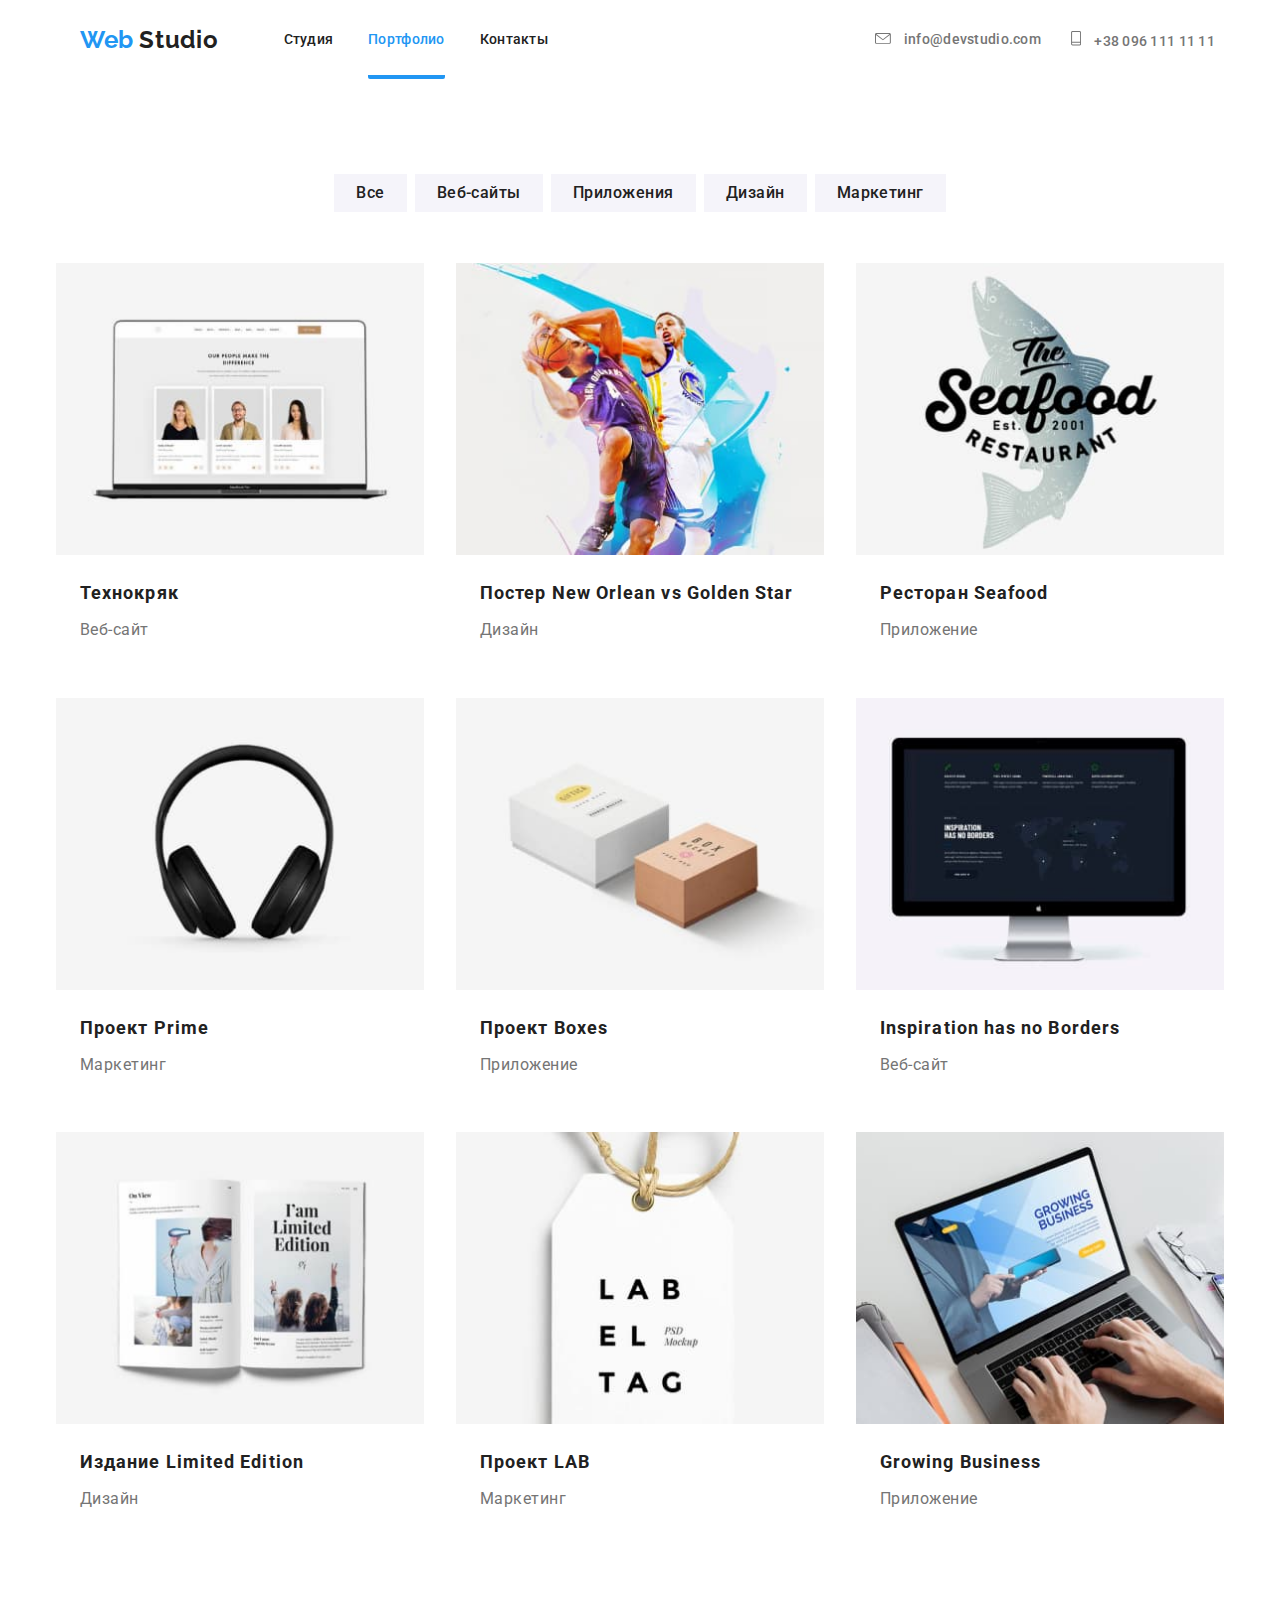
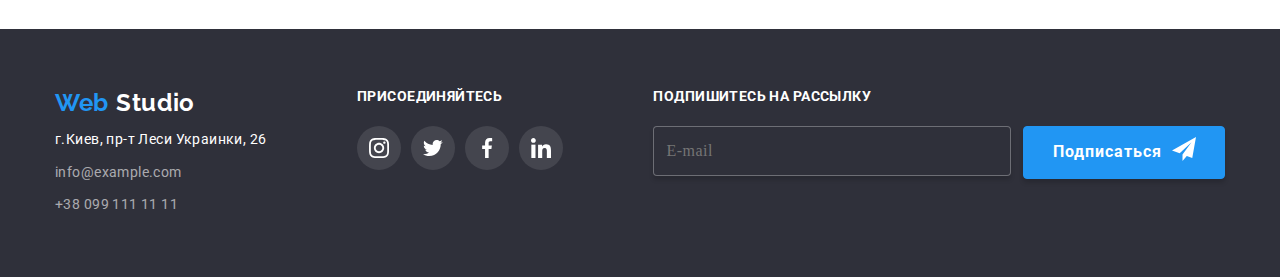
==== commit c62e4b33: "Добавляет рабочие фильтры на странице портфолио" ====
--- a/portfolio.html
+++ b/portfolio.html
@@ -36,7 +36,7 @@
                 >
               </li>
               <li class="site-nav__item">
-                <a href="" class="site-nav__link">Контакты</a>
+                <a href="#address" class="site-nav__link">Контакты</a>
               </li>
             </ul>
 
@@ -89,24 +89,38 @@
       <section class="section">
         <ul class="filter-list">
           <li>
-            <button type="button" class="portfolio-button">Все</button>
+            <button type="button" class="portfolio-button" data-value="AllBtn">
+              Все
+            </button>
           </li>
           <li>
-            <button type="button" class="portfolio-button">Веб-сайты</button>
+            <button type="button" class="portfolio-button" data-value="WebsBtn">
+              Веб-сайты
+            </button>
           </li>
           <li>
-            <button type="button" class="portfolio-button">Приложения</button>
+            <button type="button" class="portfolio-button" data-value="AppsBtn">
+              Приложения
+            </button>
           </li>
           <li>
-            <button type="button" class="portfolio-button">Дизайн</button>
+            <button
+              type="button"
+              class="portfolio-button"
+              data-value="DesignBtn"
+            >
+              Дизайн
+            </button>
           </li>
           <li>
-            <button type="button" class="portfolio-button">Маркетинг</button>
+            <button type="button" class="portfolio-button" data-value="MarkBtn">
+              Маркетинг
+            </button>
           </li>
         </ul>
 
         <ul class="list-of-products">
-          <li class="list-of-products-item">
+          <li class="list-of-products-item" data-value="Website">
             <a href="" class="product-item">
               <div class="product-item__thumb">
                 <picture>
@@ -154,7 +168,7 @@
               <p class="product-type">Веб-сайт</p>
             </a>
           </li>
-          <li class="list-of-products-item">
+          <li class="list-of-products-item" data-value="Design">
             <a href="" class="product-item">
               <div class="product-item__thumb">
                 <picture>
@@ -202,7 +216,7 @@
               <p class="product-type">Дизайн</p>
             </a>
           </li>
-          <li class="list-of-products-item">
+          <li class="list-of-products-item" data-value="Application">
             <a href="" class="product-item">
               <div class="product-item__thumb">
                 <picture>
@@ -250,7 +264,7 @@
               <p class="product-type">Приложение</p>
             </a>
           </li>
-          <li class="list-of-products-item">
+          <li class="list-of-products-item" data-value="Marketing">
             <a href="" class="product-item">
               <div class="product-item__thumb">
                 <picture>
@@ -298,7 +312,11 @@
               <p class="product-type">Маркетинг</p>
             </a>
           </li>
-          <li class="list-of-products-item">
+          <li
+            class="list-of-products-item"
+            data-value="Application"
+            id="project-boxes"
+          >
             <a href="" class="product-item">
               <div class="product-item__thumb">
                 <picture>
@@ -346,7 +364,7 @@
               <p class="product-type">Приложение</p>
             </a>
           </li>
-          <li class="list-of-products-item">
+          <li class="list-of-products-item" data-value="Website">
             <a href="" class="product-item">
               <div class="product-item__thumb">
                 <picture>
@@ -394,7 +412,7 @@
               <p class="product-type">Веб-сайт</p>
             </a>
           </li>
-          <li class="list-of-products-item">
+          <li class="list-of-products-item" data-value="Design">
             <a href="" class="product-item">
               <div class="product-item__thumb">
                 <picture>
@@ -442,7 +460,7 @@
               <p class="product-type">Дизайн</p>
             </a>
           </li>
-          <li class="list-of-products-item">
+          <li class="list-of-products-item" data-value="Marketing">
             <a href="" class="product-item">
               <div class="product-item__thumb">
                 <picture>
@@ -490,7 +508,7 @@
               <p class="product-type">Маркетинг</p>
             </a>
           </li>
-          <li class="list-of-products-item">
+          <li class="list-of-products-item" data-value="Application">
             <a href="" class="product-item">
               <div class="product-item__thumb">
                 <picture>
@@ -553,7 +571,7 @@
               ><span class="footer-logo-studio"> Studio</span>
             </a>
 
-            <address class="address">
+            <address class="address" id="address">
               г.Киев, пр-т Леси Украинки, 26<br />
               <a href="mailto:info@example.com" class="footer-contacts"
                 >info@example.com</a
@@ -647,5 +665,6 @@
     </footer>
 
     <script src="./js/menu.js"></script>
+    <script src="./js/portfolio-filter.js" type="module"></script>
   </body>
 </html>
--- a/css/main.min.css
+++ b/css/main.min.css
@@ -1,2 +1,2 @@
-/*! normalize.css v8.0.1 | MIT License | github.com/necolas/normalize.css */html{line-height:1.15;-webkit-text-size-adjust:100%}body{margin:0}main{display:block}h1{font-size:2em;margin:0.67em 0}hr{-webkit-box-sizing:content-box;box-sizing:content-box;height:0;overflow:visible}pre{font-family:monospace, monospace;font-size:1em}a{background-color:transparent}abbr[title]{border-bottom:none;text-decoration:underline;-webkit-text-decoration:underline dotted;text-decoration:underline dotted}b,strong{font-weight:bolder}code,kbd,samp{font-family:monospace, monospace;font-size:1em}small{font-size:80%}sub,sup{font-size:75%;line-height:0;position:relative;vertical-align:baseline}sub{bottom:-0.25em}sup{top:-0.5em}img{border-style:none}button,input,optgroup,select,textarea{font-family:inherit;font-size:100%;line-height:1.15;margin:0}button,input{overflow:visible}button,select{text-transform:none}button,[type='button'],[type='reset'],[type='submit']{-webkit-appearance:button}button::-moz-focus-inner,[type='button']::-moz-focus-inner,[type='reset']::-moz-focus-inner,[type='submit']::-moz-focus-inner{border-style:none;padding:0}button:-moz-focusring,[type='button']:-moz-focusring,[type='reset']:-moz-focusring,[type='submit']:-moz-focusring{outline:1px dotted ButtonText}fieldset{padding:0.35em 0.75em 0.625em}legend{-webkit-box-sizing:border-box;box-sizing:border-box;color:inherit;display:table;max-width:100%;padding:0;white-space:normal}progress{vertical-align:baseline}textarea{overflow:auto}[type='checkbox'],[type='radio']{-webkit-box-sizing:border-box;box-sizing:border-box;padding:0}[type='number']::-webkit-inner-spin-button,[type='number']::-webkit-outer-spin-button{height:auto}[type='search']{-webkit-appearance:textfield;outline-offset:-2px}[type='search']::-webkit-search-decoration{-webkit-appearance:none}::-webkit-file-upload-button{-webkit-appearance:button;font:inherit}details{display:block}summary{display:list-item}template{display:none}[hidden]{display:none}html{-webkit-box-sizing:border-box;box-sizing:border-box;margin-right:auto;margin-left:auto}*,*::before,*::after{-webkit-box-sizing:inherit;box-sizing:inherit}body{margin:0}h1,h2,h3,h4,h5,h6,p,ul{margin:0;padding:0}.hidden{position:absolute;width:1;height:1;margin:-1;clip:rect(0 0 0 0);overflow:hidden;border:0}ul{list-style:none}.footer-logo .footer-logo-web,.footer-logo .footer-logo-studio{font-style:normal;font-weight:bold;letter-spacing:0.03em}@-webkit-keyframes pulsing{0%{-webkit-transform:scale(0.9, 0.9);transform:scale(0.9, 0.9)}50%{-webkit-transform:scale(1, 1);transform:scale(1, 1)}100%{-webkit-transform:scale(0.9, 0.9);transform:scale(0.9, 0.9)}}@keyframes pulsing{0%{-webkit-transform:scale(0.9, 0.9);transform:scale(0.9, 0.9)}50%{-webkit-transform:scale(1, 1);transform:scale(1, 1)}100%{-webkit-transform:scale(0.9, 0.9);transform:scale(0.9, 0.9)}}@-webkit-keyframes trembling{0%{-webkit-transform:skew(1, 1);transform:skew(1, 1)}25%{-webkit-transform:skew(-2deg, 2deg) scale(1.03, 1.03);transform:skew(-2deg, 2deg) scale(1.03, 1.03)}50%{-webkit-transform:skew(1, 1);transform:skew(1, 1)}75%{-webkit-transform:skew(2deg, -2deg) scale(1.05, 1.05);transform:skew(2deg, -2deg) scale(1.05, 1.05)}100%{-webkit-transform:skew(1, 1);transform:skew(1, 1)}}@keyframes trembling{0%{-webkit-transform:skew(1, 1);transform:skew(1, 1)}25%{-webkit-transform:skew(-2deg, 2deg) scale(1.03, 1.03);transform:skew(-2deg, 2deg) scale(1.03, 1.03)}50%{-webkit-transform:skew(1, 1);transform:skew(1, 1)}75%{-webkit-transform:skew(2deg, -2deg) scale(1.05, 1.05);transform:skew(2deg, -2deg) scale(1.05, 1.05)}100%{-webkit-transform:skew(1, 1);transform:skew(1, 1)}}@-webkit-keyframes scaling{0%{-webkit-transform:scale(1, 1);transform:scale(1, 1)}25%{-webkit-transform:scale(1.1, 1.1);transform:scale(1.1, 1.1)}50%{-webkit-transform:scale(1, 1);transform:scale(1, 1)}75%{-webkit-transform:scale(1.1, 1.1);transform:scale(1.1, 1.1)}100%{-webkit-transform:scale(1, 1);transform:scale(1, 1)}}@keyframes scaling{0%{-webkit-transform:scale(1, 1);transform:scale(1, 1)}25%{-webkit-transform:scale(1.1, 1.1);transform:scale(1.1, 1.1)}50%{-webkit-transform:scale(1, 1);transform:scale(1, 1)}75%{-webkit-transform:scale(1.1, 1.1);transform:scale(1.1, 1.1)}100%{-webkit-transform:scale(1, 1);transform:scale(1, 1)}}.page{color:#212121;font-family:Roboto,sans-serif;font-style:normal;font-weight:normal;letter-spacing:0.03em}.button{background-color:#2196f3;color:#fff;border:none;outline:none}.section{margin-left:auto;margin-right:auto;padding-left:15px;padding-right:15px}@media screen and (min-width: 780px){.section{width:768px}}@media screen and (min-width: 1200px){.section{width:1200px}}img{display:block;max-width:100%;height:auto}body.modal-open{overflow:hidden}.section{margin-left:auto;margin-right:auto;padding-left:15px;padding-right:15px}@media screen and (min-width: 480px){.section{width:480px}}@media screen and (min-width: 768px){.section{width:768px}}@media screen and (min-width: 1200px){.section{width:1200px}}.header-nav{display:-webkit-box;display:-ms-flexbox;display:flex;margin-left:auto;margin-right:auto;-webkit-box-pack:justify;-ms-flex-pack:justify;justify-content:space-between;-webkit-box-align:center;-ms-flex-align:center;align-items:center}@media screen and (max-width: 767px){.header-nav{height:60px}}@media screen and (min-width: 768px){.header-nav{display:-webkit-box;display:-ms-flexbox;display:flex;-webkit-box-align:center;-ms-flex-align:center;align-items:center;width:768px;height:80px}}@media screen and (min-width: 1200px){.header-nav{width:1200px}}.container{position:relative}@media screen and (max-width: 767px){.container{width:inherit}}.header-nav__logo{display:-webkit-box;display:-ms-flexbox;display:flex;text-decoration:none;margin-left:15px}.header-nav__logo-web,.header-nav__logo-studio{font-family:Raleway, sans-serif;font-style:normal;font-weight:bold;font-size:24px;line-height:1.17;letter-spacing:0.03em}.header-nav__logo-web{color:#2196f3;margin-right:5px}.header-nav__logo-studio{color:#212121}.menu-container{z-index:9999;background-color:#fff;font-family:Roboto,sans-serif;font-style:normal;font-weight:500;font-size:18px;line-height:1.17;letter-spacing:0.02em}@media screen and (max-width: 767px){.menu-container{display:none;position:absolute;top:100%;width:100%;height:393px;text-align:center}}@media screen and (min-width: 768px){.menu-container{display:-webkit-box;display:-ms-flexbox;display:flex;-webkit-box-pack:justify;-ms-flex-pack:justify;justify-content:space-between;font-size:14px;line-height:1.14;letter-spacing:0.02em;width:100%;-webkit-box-align:center;-ms-flex-align:center;align-items:center}}.menu-container.is-open{display:block}.site-nav__item{position:relative;-ms-flex-line-pack:center;align-content:center}@media screen and (max-width: 767px){.site-nav{margin-bottom:60px;margin-top:60px}}@media screen and (min-width: 768px){.site-nav{display:-webkit-box;display:-ms-flexbox;display:flex;margin-left:81px}}@media screen and (max-width: 767px){.site-nav__item:not(:last-child){margin-bottom:32px}}@media screen and (min-width: 768px){.site-nav__item:not(:last-child){margin-right:35px}}@media screen and (min-width: 1200px){.site-nav{margin-left:65px}}.site-nav__link{text-decoration:none;color:#212121}@media screen and (max-width: 767px){.site-nav__link{padding:8px 0px 8px 0px}}@media screen and (min-width: 768px){.site-nav__link{padding:28px 0px 28px 0px}}.site-nav__item:hover .site-nav__link,.site-nav__link:focus{-webkit-transition:color 250ms cubic-bezier(0.4, 0, 0.2, 1);transition:color 250ms cubic-bezier(0.4, 0, 0.2, 1);color:#2196f3}.contacts__link{text-decoration:none;color:#757575;fill:currentColor}.contacts__item:hover .contacts__link,.contacts__link:focus{-webkit-transition:color 250ms cubic-bezier(0.4, 0, 0.2, 1);transition:color 250ms cubic-bezier(0.4, 0, 0.2, 1);color:#2196f3}@media screen and (min-width: 768px) and (max-width: 1199px){.contacts{margin-left:84px}}@media screen and (min-width: 768px){.contacts__item{display:-webkit-box;display:-ms-flexbox;display:flex;-webkit-box-align:center;-ms-flex-align:center;align-items:center}}@media screen and (max-width: 767px){.contacts__item{padding:8px}}@media screen and (min-width: 768px) and (max-width: 1199px){.contacts__item:not(:last-child){margin-bottom:10px}}.contacts .contacts__text{margin-left:10px}@media screen and (min-width: 1200px){.contacts{display:-webkit-box;display:-ms-flexbox;display:flex}.contacts__item:not(:last-child){margin-right:30px}}.site-nav__link--chosen{color:#2196f3;border-bottom:4px solid #2196f3;border-radius:2px}.menu-button{display:-webkit-inline-box;display:-ms-inline-flexbox;display:inline-flex;margin:0;padding:0;border:none;background-color:transparent;margin-right:15px}.menu-button:focus{outline:none}@media screen and (min-width: 767px){.menu-button{display:none}}.menu-button:hover .icon-menu,.menu-button:focus .icon-menu,.menu-button:hover .icon-cross,.menu-button:focus .icon-cross{fill:#2196f3}.menu-button .icon-cross{display:none}.menu-button.is-open .icon-cross{display:block}.menu-button.is-open .icon-menu{display:none}.hero-section{height:400px;max-width:1600px;text-align:center;margin-left:auto;margin-right:auto;padding-left:15px;padding-right:15px;background-repeat:no-repeat;background-position:center;background-size:cover}@media screen and (max-width: 767px){.hero-section{background-image:-webkit-gradient(linear, left top, right top, from(rgba(47,48,58,0.8)), to(rgba(47,48,58,0.8))),url("../images/Hero-bcg/hero-480/Header-img.jpg");background-image:linear-gradient(to right, rgba(47,48,58,0.8), rgba(47,48,58,0.8)),url("../images/Hero-bcg/hero-480/Header-img.jpg")}}@media screen and (max-width: 767px) and (min-device-pixel-ratio: 2), screen and (max-width: 767px) and (-webkit-min-device-pixel-ratio: 2), screen and (max-width: 767px) and (min-resolution: 192dpi), screen and (max-width: 767px) and (min-resolution: 2dppx){.hero-section{background-image:-webkit-gradient(linear, left top, right top, from(rgba(47,48,58,0.8)), to(rgba(47,48,58,0.8))),url("../images/Hero-bcg/hero-480/Header-img@2x.jpg");background-image:linear-gradient(to right, rgba(47,48,58,0.8), rgba(47,48,58,0.8)),url("../images/Hero-bcg/hero-480/Header-img@2x.jpg")}}@media screen and (max-width: 767px) and (min-device-pixel-ratio: 3), screen and (max-width: 767px) and (-webkit-min-device-pixel-ratio: 3), screen and (max-width: 767px) and (min-resolution: 288dpi), screen and (max-width: 767px) and (min-resolution: 3dppx){.hero-section{background-image:-webkit-gradient(linear, left top, right top, from(rgba(47,48,58,0.8)), to(rgba(47,48,58,0.8))),url("../images/Hero-bcg/hero-480/Header-img@3x.jpg");background-image:linear-gradient(to right, rgba(47,48,58,0.8), rgba(47,48,58,0.8)),url("../images/Hero-bcg/hero-480/Header-img@3x.jpg")}}@media screen and (min-width: 768px) and (max-width: 1199px){.hero-section{background-image:-webkit-gradient(linear, left top, right top, from(rgba(47,48,58,0.8)), to(rgba(47,48,58,0.8))),url("../images/Hero-bcg/hero-768/Header-img.jpg");background-image:linear-gradient(to right, rgba(47,48,58,0.8), rgba(47,48,58,0.8)),url("../images/Hero-bcg/hero-768/Header-img.jpg")}}@media screen and (min-width: 768px) and (max-width: 1199px) and (min-device-pixel-ratio: 2), screen and (min-width: 768px) and (max-width: 1199px) and (-webkit-min-device-pixel-ratio: 2), screen and (min-width: 768px) and (max-width: 1199px) and (min-resolution: 192dpi), screen and (min-width: 768px) and (max-width: 1199px) and (min-resolution: 2dppx){.hero-section{background-image:-webkit-gradient(linear, left top, right top, from(rgba(47,48,58,0.8)), to(rgba(47,48,58,0.8))),url("../images/Hero-bcg/hero-768/Header-img@2x.jpg");background-image:linear-gradient(to right, rgba(47,48,58,0.8), rgba(47,48,58,0.8)),url("../images/Hero-bcg/hero-768/Header-img@2x.jpg")}}@media screen and (min-width: 768px) and (max-width: 1199px) and (min-device-pixel-ratio: 3), screen and (min-width: 768px) and (max-width: 1199px) and (-webkit-min-device-pixel-ratio: 3), screen and (min-width: 768px) and (max-width: 1199px) and (min-resolution: 288dpi), screen and (min-width: 768px) and (max-width: 1199px) and (min-resolution: 3dppx){.hero-section{background-image:-webkit-gradient(linear, left top, right top, from(rgba(47,48,58,0.8)), to(rgba(47,48,58,0.8))),url("../images/Hero-bcg/hero-768/Header-img@3x.jpg");background-image:linear-gradient(to right, rgba(47,48,58,0.8), rgba(47,48,58,0.8)),url("../images/Hero-bcg/hero-768/Header-img@3x.jpg")}}@media screen and (min-width: 1200px){.hero-section{background-image:-webkit-gradient(linear, left top, right top, from(rgba(47,48,58,0.8)), to(rgba(47,48,58,0.8))),url("../images/Hero-bcg/hero-1200/Header-img.jpg");background-image:linear-gradient(to right, rgba(47,48,58,0.8), rgba(47,48,58,0.8)),url("../images/Hero-bcg/hero-1200/Header-img.jpg")}}@media screen and (min-width: 1200px) and (min-device-pixel-ratio: 2), screen and (min-width: 1200px) and (-webkit-min-device-pixel-ratio: 2), screen and (min-width: 1200px) and (min-resolution: 192dpi), screen and (min-width: 1200px) and (min-resolution: 2dppx){.hero-section{background-image:-webkit-gradient(linear, left top, right top, from(rgba(47,48,58,0.8)), to(rgba(47,48,58,0.8))),url("../images/Hero-bcg/hero-1200/Header-img@2x.jpg");background-image:linear-gradient(to right, rgba(47,48,58,0.8), rgba(47,48,58,0.8)),url("../images/Hero-bcg/hero-1200/Header-img@2x.jpg")}}@media screen and (min-width: 1200px) and (min-device-pixel-ratio: 3), screen and (min-width: 1200px) and (-webkit-min-device-pixel-ratio: 3), screen and (min-width: 1200px) and (min-resolution: 288dpi), screen and (min-width: 1200px) and (min-resolution: 3dppx){.hero-section{background-image:-webkit-gradient(linear, left top, right top, from(rgba(47,48,58,0.8)), to(rgba(47,48,58,0.8))),url("../images/Hero-bcg/hero-1200/Header-img@3x.jpg");background-image:linear-gradient(to right, rgba(47,48,58,0.8), rgba(47,48,58,0.8)),url("../images/Hero-bcg/hero-1200/Header-img@3x.jpg")}}.hero-section .hero-section__item{padding-top:118px}.hero-section .hero-section__item .main-heading{margin-bottom:30px;font-family:Roboto,sans-serif;font-style:normal;font-weight:900;font-size:26px;line-height:1.62;text-align:center;letter-spacing:0.06em;text-transform:uppercase;color:#fff}.hero-section__button{padding:10px 32px;font-weight:bold;font-size:16px;line-height:1.88;text-decoration:none;letter-spacing:0.06em;border:none;border-radius:4px;color:#fff;background:#2196f3;-webkit-box-shadow:0px 4px 4px rgba(0,0,0,0.15);box-shadow:0px 4px 4px rgba(0,0,0,0.15);border-color:#2196f3;-webkit-transition:color 250ms cubic-bezier(0.4, 0, 0.2, 1),background 250ms cubic-bezier(0.4, 0, 0.2, 1),baxo-shadow 250ms cubic-bezier(0.4, 0, 0.2, 1),border-color 250ms cubic-bezier(0.4, 0, 0.2, 1);transition:color 250ms cubic-bezier(0.4, 0, 0.2, 1),background 250ms cubic-bezier(0.4, 0, 0.2, 1),baxo-shadow 250ms cubic-bezier(0.4, 0, 0.2, 1),border-color 250ms cubic-bezier(0.4, 0, 0.2, 1);-webkit-animation:pulsing 2s infinite;animation:pulsing 2s infinite}.hero-section__button:hover,.hero-section__button:focus{border-color:#fff;background:#f5f4fa;color:#2196f3;cursor:pointer}.backdrop{position:fixed;top:0;left:0;bottom:0;right:0;background:rgba(0,0,0,0.2);opacity:1;overflow-y:scroll;-webkit-transition:opacity 250ms cubic-bezier(0.4, 0, 0.2, 1);transition:opacity 250ms cubic-bezier(0.4, 0, 0.2, 1)}.backdrop.is-hidden{opacity:0;pointer-events:none}.backdrop.is-hidden .modal{-webkit-transform:translate(-50%, -50%) scale(1.1);transform:translate(-50%, -50%) scale(1.1)}.modal{position:absolute;top:50%;left:50%;padding:0px 40px;max-width:95%;width:450px;min-height:609px;background-color:#fff;-webkit-transform:translate(-50%, -50%) scale(1);transform:translate(-50%, -50%) scale(1);-webkit-transition:-webkit-transform 250ms cubic-bezier(0.4, 0, 0.2, 1);transition:-webkit-transform 250ms cubic-bezier(0.4, 0, 0.2, 1);transition:transform 250ms cubic-bezier(0.4, 0, 0.2, 1);transition:transform 250ms cubic-bezier(0.4, 0, 0.2, 1), -webkit-transform 250ms cubic-bezier(0.4, 0, 0.2, 1)}.modal__heading{margin-top:40px;margin-bottom:30px;font-weight:bold;font-size:20px;line-height:1.15;text-align:center;letter-spacing:0.03em}@media screen and (min-width: 780px){.modal{min-width:528px;min-height:581px}}.form-list-item{margin-bottom:28px}.form-list-item .form-list-label{position:relative;color:#212121}.form-list-item__input{max-width:98%;width:370px;height:40px;border:1px solid rgba(33,33,33,0.2);-webkit-box-sizing:border-box;box-sizing:border-box;border-radius:4px;padding-left:42px;outline:none;overflow:scroll;-webkit-transition:border 250ms cubic-bezier(0.4, 0, 0.2, 1);transition:border 250ms cubic-bezier(0.4, 0, 0.2, 1)}.form-list-item__input:focus{border:1px solid #2196f3}@media screen and (min-width: 780px){.form-list-item__input{width:448px}}.form-list-textarea{position:relative}.form-list-textarea .textarea{margin-bottom:20px;resize:none;padding:12px 16px;max-width:98%;width:370px;height:120px;border:1px solid rgba(33,33,33,0.2);-webkit-box-sizing:border-box;box-sizing:border-box;border-radius:4px;outline:none}.form-list-textarea .textarea:focus{border:1px solid #2196f3}@media screen and (min-width: 780px){.form-list-textarea .textarea{width:448px}}.agreement-text{display:-webkit-inline-box;display:-ms-inline-flexbox;display:inline-flex;font-family:Roboto,sans-serif;-webkit-box-align:center;-ms-flex-align:center;align-items:center;font-style:normal;font-weight:normal;color:#757575;width:100%;font-size:12px;line-height:1.16}@media screen and (min-width: 1200px){.agreement-text{font-size:14px;line-height:1.71}}@media screen and (max-width: 479px){.agreement-text{font-size:10px;line-height:1.16}}.agreement-text__checkbox{position:absolute;width:1;height:1;margin:-1;clip:rect(0 0 0 0);border:0;overflow:hidden}.agreement-text__icon{display:inline-block;width:16px;height:15px;background-image:url(../images/off.svg);margin-right:8px;-webkit-transition:background-image 250ms cubic-bezier(0.4, 0, 0.2, 1),background-color 250ms cubic-bezier(0.4, 0, 0.2, 1);transition:background-image 250ms cubic-bezier(0.4, 0, 0.2, 1),background-color 250ms cubic-bezier(0.4, 0, 0.2, 1)}@media screen and (max-width: 479px){.agreement-text__icon{margin-right:3px;background-repeat:no-repeat;background-size:contain}}.agreement-text__checkbox:focus+.agreement-text__icon{background-image:unset;border:2px solid #2196f3;border-radius:2px}.agreement-text__checkbox:checked+.agreement-text__icon{background-color:#2196f3;border-radius:2px;background-image:url(../images/on.svg);background-size:contain;background-origin:border-box}.form-list-item__input:focus+.form-list-label{border-color:#2196f3;border-radius:4px}.form-list-item__input:focus+.label-name,textarea:focus+.label-name{-webkit-transform:translate(-30px, -30px);transform:translate(-30px, -30px);font-size:12px;line-height:1.17;letter-spacing:0.01em;color:#2196f3}.textarea-label-name{position:absolute;left:22px;top:2px;-webkit-transition:-webkit-transform 250ms cubic-bezier(0.4, 0, 0.2, 1);transition:-webkit-transform 250ms cubic-bezier(0.4, 0, 0.2, 1);transition:transform 250ms cubic-bezier(0.4, 0, 0.2, 1);transition:transform 250ms cubic-bezier(0.4, 0, 0.2, 1), -webkit-transform 250ms cubic-bezier(0.4, 0, 0.2, 1);color:#757575;letter-spacing:0.01em;font-size:14px;line-height:1.14;margin-top:12px}.textarea:focus+.label-name{-webkit-transform:translate(-10px, -30px);transform:translate(-10px, -30px);-moz-transform:translate(-10px, -40px);-o-transform:translate(-10px, -40px)}.textarea:not(:placeholder-shown)+.label-name{-webkit-transform:translate(-10px, -30px);transform:translate(-10px, -30px);-moz-transform:translate(-10px, -40px);-o-transform:translate(10px, -40px);font-size:12px;line-height:1.17;letter-spacing:0.01em;color:#2196f3}.form-list-item__input:not(:placeholder-shown)+.label-name{-webkit-transform:translate(-30px, -30px);transform:translate(-30px, -30px);font-size:12px;line-height:1.17;letter-spacing:0.01em;color:#2196f3}.label-name:not(.textarea-label-name){position:absolute;left:42px;top:2px;-webkit-transition:-webkit-transform 250ms cubic-bezier(0.4, 0, 0.2, 1);transition:-webkit-transform 250ms cubic-bezier(0.4, 0, 0.2, 1);transition:transform 250ms cubic-bezier(0.4, 0, 0.2, 1);transition:transform 250ms cubic-bezier(0.4, 0, 0.2, 1), -webkit-transform 250ms cubic-bezier(0.4, 0, 0.2, 1);color:#757575;letter-spacing:0.01em;font-size:14px;line-height:1.14}.icon{display:inline-block;position:absolute;width:12px;height:12px;left:19px;top:50%;-webkit-transform:translate(0, -50%);transform:translate(0, -50%);background-size:contain;background-repeat:no-repeat;-webkit-transition:background-image 250ms cubic-bezier(0.4, 0, 0.2, 1);transition:background-image 250ms cubic-bezier(0.4, 0, 0.2, 1)}.person-icon{background-image:url(../images/person.svg)}.phone-icon{background-image:url(../images/phone.svg)}.mail-icon{background:url(../images/mail.svg);width:15px}.form-list-item__input:focus ~ .person-icon{background-image:url(../images/person-focused.svg)}.form-list-item__input:focus ~ .phone-icon{background-image:url(../images/phone-focused.svg)}.form-list-item__input:focus ~ .mail-icon{background:url(../images/mail-focused.svg);width:15px}.form-submit-btn{display:block;padding:10px 55px;margin-left:auto;margin-right:auto;margin-top:30px;margin-bottom:40px;font-family:Roboto,sans-serif;font-weight:bold;font-size:16px;line-height:30px;-webkit-box-align:center;-ms-flex-align:center;align-items:center;text-align:center;letter-spacing:0.06em;-webkit-box-shadow:0px 4px 4px rgba(0,0,0,0.15);box-shadow:0px 4px 4px rgba(0,0,0,0.15);border-radius:4px;border-width:0px;cursor:pointer}.form-submit-btn:hover,.form-submit-btn:focus{border-color:#fff;background:#e5e5e5;color:#2196f3;cursor:pointer}.close-btn{position:absolute;top:0;right:0;-webkit-transform:translate(-8px, 8px);transform:translate(-8px, 8px);width:30px;height:30px;border:none;border-radius:50%;background-color:#fff;-webkit-box-shadow:0px 2px 1px rgba(0,0,0,0.2),0px 1px 1px rgba(0,0,0,0.14),0px 1px 3px rgba(0,0,0,0.12);box-shadow:0px 2px 1px rgba(0,0,0,0.2),0px 1px 1px rgba(0,0,0,0.14),0px 1px 3px rgba(0,0,0,0.12);-webkit-transition:background-color 250ms cubic-bezier(0.4, 0, 0.2, 1),fill 250ms cubic-bezier(0.4, 0, 0.2, 1);transition:background-color 250ms cubic-bezier(0.4, 0, 0.2, 1),fill 250ms cubic-bezier(0.4, 0, 0.2, 1)}.close-btn:hover{cursor:pointer;fill:#2196f3}.close-btn:active{background-color:#2196f3;outline:none;border:none}.close-btn:enabled{outline:none;border:none}.close-btn-icon{width:11px;height:11px;border-radius:50%}.contract-link{font-family:Roboto,sans-serif;font-style:normal;font-weight:normal;font-size:12px;line-height:1.16;letter-spacing:0.03em;color:#2196f3;margin-left:5px}@media screen and (max-width: 479px){.contract-link{font-size:10px;line-height:1.16}}.about-us-section{display:-webkit-box;display:-ms-flexbox;display:flex;padding-top:94px;padding-bottom:94px;-webkit-box-pack:center;-ms-flex-pack:center;justify-content:center}@media screen and (min-width: 780px){.about-us-section .about-us-list{display:-webkit-box;display:-ms-flexbox;display:flex;-ms-flex-wrap:wrap;flex-wrap:wrap}}.about-us-item{max-width:450px}@media screen and (max-width: 479px){.about-us-item:not(:last-child){margin-bottom:30px}}@media screen and (min-width: 780px){.about-us-item{max-width:354px}}@media screen and (min-width: 780px) and (max-width: 1199px){.about-us-item:not(:nth-last-child(2n+1)){margin-right:30px}}@media screen and (min-width: 1200px){.about-us-item{max-width:270px}.about-us-item:not(:last-child){margin-right:30px}}.about-us-item .third-heading{margin-bottom:10px;margin-top:30px;text-align:center}@media screen and (min-width: 1200px){.about-us-item .third-heading:not(:last-child){margin-right:30px}}.about-us-img-box{display:-webkit-inline-box;display:-ms-inline-flexbox;display:inline-flex;-webkit-box-align:center;-ms-flex-align:center;align-items:center;background-color:#f5f4fa}.about-us-img-box .about-us-list-icon{display:-webkit-inline-box;display:-ms-inline-flexbox;display:inline-flex;-webkit-box-align:center;-ms-flex-align:center;align-items:center;width:450px;max-width:100%}.antenna-box{padding:25px 0px}.antenna-icon{width:65px;height:70px}.clock-box{padding:25px 0px}.clock-icon{width:67px;height:70px}.diagram-box{padding:33px 0px}.diagram-icon{width:70px;height:54px}.astronaut-box{padding:25px 0px}.astronaut-icon{width:70px;height:70px}.wawd-secton{display:none;padding-top:94px;padding-bottom:94px}.wawd-secton .worklist{display:-webkit-box;display:-ms-flexbox;display:flex;text-align:center}@media screen and (min-width: 1200px){.wawd-secton{display:block}}.worklist-item{position:relative;border-radius:4px}.worklist-item:not(:last-child){margin-right:30px}.our-work-heading{position:absolute;bottom:0;width:100%;color:#fff;font-size:14px;line-height:1.14;background:rgba(47,48,58,0.8);border-bottom-left-radius:4px;border-bottom-right-radius:4px;letter-spacing:0.03em}.our-work-heading.first{padding:27px 82px 27px 83px}.our-work-heading.second{padding:27px 85px}.our-work-heading.third{padding:27px 90px}.team-section{background-color:#f5f4fa;padding-bottom:60px;max-width:480px}@media screen and (min-width: 768px){.team-section{max-width:768px}.team-section-box{display:-webkit-box;display:-ms-flexbox;display:flex;-ms-flex-wrap:wrap;flex-wrap:wrap}}@media screen and (min-width: 1200px){.team-section{max-width:1200px;padding-bottom:94px}}.section-heading{margin-bottom:50px;font-weight:bold;text-align:center;font-size:28px;line-height:1.18}@media screen and (min-width: 1200px){.section-heading{font-size:36px;line-height:1.17}}.team-section-box__item{-webkit-box-shadow:0px 2px 1px rgba(0,0,0,0.2),0px 1px 1px rgba(0,0,0,0.14),0px 1px 3px rgba(0,0,0,0.12);box-shadow:0px 2px 1px rgba(0,0,0,0.2),0px 1px 1px rgba(0,0,0,0.14),0px 1px 3px rgba(0,0,0,0.12);border-radius:4px}@media screen and (min-width: 768px){.team-section-box__item{-ms-flex-preferred-size:calc((100% - 30px) / 2);flex-basis:calc((100% - 30px) / 2)}}@media screen and (min-width: 1200px){.team-section-box__item{-ms-flex-preferred-size:calc((100% - 90px) / 4);flex-basis:calc((100% - 90px) / 4)}}@media screen and (max-width: 767px){.team-section-box__item{-ms-flex-preferred-size:450px;flex-basis:450px}.team-section-box__item:not(:last-child){margin-bottom:30px}}@media screen and (min-width: 768px) and (max-width: 1199px){.team-section-box__item:not(:nth-last-child(-n+2)){margin-bottom:30px}.team-section-box__item:not(:nth-last-child(2n-1)){margin-right:30px}}@media screen and (min-width: 1200px){.team-section-box__item:not(:last-child){margin-right:30px}}.team-section-box__item__item{background-color:#fff}.social-links-box{display:-webkit-box;display:-ms-flexbox;display:flex;-webkit-box-pack:center;-ms-flex-pack:center;justify-content:center;padding-bottom:24px}.social-links-box-item{border-radius:50%;-webkit-transition:background-color 250ms cubic-bezier(0.4, 0, 0.2, 1),border-radius 500ms cubic-bezier(0.4, 0, 0.2, 1);transition:background-color 250ms cubic-bezier(0.4, 0, 0.2, 1),border-radius 500ms cubic-bezier(0.4, 0, 0.2, 1)}.social-links-box-item:hover,.social-links-box-item:focus{background-color:#2196f3;border-radius:50%}.social-links-box-item:not(:last-child){margin-right:10px}.link-icon-box{display:block}.link-icon-box .social-link-icon{display:block;width:44px;height:44px;fill:#afb1b8;-webkit-transition:fill 250ms cubic-bezier(0.4, 0, 0.2, 1);transition:fill 250ms cubic-bezier(0.4, 0, 0.2, 1)}.link-icon-box .social-link-icon:hover,.link-icon-box .social-link-icon:focus{fill:#fff}.team-member-position{color:#757575}.team-member-position,.team-member-name{font-size:16px;line-height:1.19;text-align:center}.team-member-name{font-weight:500;margin-top:30px;margin-bottom:10px}.team-member-position{margin-bottom:16px}.clients-section{padding-top:60px}.clients-box{display:-webkit-box;display:-ms-flexbox;display:flex;-ms-flex-wrap:wrap;flex-wrap:wrap;padding-bottom:94px;-webkit-box-pack:justify;-ms-flex-pack:justify;justify-content:space-between}.clients-box>.client-box-item{border:1px solid #afb1b8;border-radius:4px;width:210px;-webkit-transition:border 250ms cubic-bezier(0.4, 0, 0.2, 1);transition:border 250ms cubic-bezier(0.4, 0, 0.2, 1)}.clients-box>.client-box-item .client-link:hover{border-color:#2196f3}@media screen and (max-width: 450px){.clients-box>.client-box-item:not(:last-child){margin-bottom:30px}}@media screen and (max-width: 479px){.clients-box>.client-box-item:not(:nth-last-child(-n+2)){margin-bottom:30px}}@media screen and (min-width: 480px) and (max-width: 767px){.clients-box>.client-box-item{width:calc(50% - 30px)}.clients-box>.client-box-item:not(:nth-last-child(-n+2)){margin-bottom:30px}}@media screen and (max-width: 767px){.clients-box>.client-box-item:not(:nth-last-child(-n+3)){margin-bottom:30px}}@media screen and (min-width: 768px) and (max-width: 1199px){.clients-box>.client-box-item{width:226px}.clients-box>.client-box-item:not(:nth-last-child(-n+3)){margin-bottom:30px}}@media screen and (min-width: 1200px){.clients-box>.client-box-item{width:calc((100% - 150px) / 6)}}.ya-co-logo{width:44px;height:49px}.tagline-logo{width:40px;height:52px}.unnamed-logo{width:41px;height:43px}.foster-logo{width:80px;height:42px}.brand-logo{width:59px;height:47px}.rag-line-logo{width:88px;height:45px}.client-link{display:block;color:#afb1b8;-webkit-transition:color 250ms cubic-bezier(0.4, 0, 0.2, 1);transition:color 250ms cubic-bezier(0.4, 0, 0.2, 1)}.client-link:hover,.client-link:focus{color:#2196f3}.client-link-logo{fill:currentColor}.ya-co-client-href{padding:20px 63px 21px 63px}.tagline-client-href{padding:19px 65px 19px 65px}.unnamed-client-href{padding:24px 64px 23px 65px}.foster-client-href{padding:24px 45px 24px 45px}.brand-client-href{padding:22px 55px 21px 56px}.rag-line-client-href{padding:22px 41px 23px 41px}.filter-list{display:-webkit-box;display:-ms-flexbox;display:flex;-ms-flex-wrap:wrap;flex-wrap:wrap;margin-top:60px;margin-bottom:60px}@media screen and (min-width: 768px){.filter-list{-webkit-box-pack:center;-ms-flex-pack:center;justify-content:center;margin-top:94px;margin-bottom:50px}}@media screen and (max-width: 767px){.filter-list li:nth-child(-n+3){margin-bottom:15px}}.filter-list .portfolio-button{display:inline-block;padding:6px 22px;font-weight:500;font-size:16px;line-height:1.63;text-align:center;letter-spacing:0.03em;border:none;color:#212121;background-color:#f5f4fa;-webkit-transition:background-color 250ms cubic-bezier(0.4, 0, 0.2, 1),color 250ms cubic-bezier(0.4, 0, 0.2, 1),border-color 250ms cubic-bezier(0.4, 0, 0.2, 1),-webkit-box-shadow 250ms cubic-bezier(0.4, 0, 0.2, 1);transition:background-color 250ms cubic-bezier(0.4, 0, 0.2, 1),color 250ms cubic-bezier(0.4, 0, 0.2, 1),border-color 250ms cubic-bezier(0.4, 0, 0.2, 1),-webkit-box-shadow 250ms cubic-bezier(0.4, 0, 0.2, 1);transition:background-color 250ms cubic-bezier(0.4, 0, 0.2, 1),color 250ms cubic-bezier(0.4, 0, 0.2, 1),border-color 250ms cubic-bezier(0.4, 0, 0.2, 1),box-shadow 250ms cubic-bezier(0.4, 0, 0.2, 1);transition:background-color 250ms cubic-bezier(0.4, 0, 0.2, 1),color 250ms cubic-bezier(0.4, 0, 0.2, 1),border-color 250ms cubic-bezier(0.4, 0, 0.2, 1),box-shadow 250ms cubic-bezier(0.4, 0, 0.2, 1),-webkit-box-shadow 250ms cubic-bezier(0.4, 0, 0.2, 1)}.filter-list .portfolio-button:hover,.filter-list .portfolio-button:focus{background-color:#2196f3;color:#fff;border-color:#2196f3;-webkit-box-shadow:0px 2px 2px rgba(0,0,0,0.12),0px 1px 2px rgba(0,0,0,0.08),0px 3px 1px rgba(0,0,0,0.1);box-shadow:0px 2px 2px rgba(0,0,0,0.12),0px 1px 2px rgba(0,0,0,0.08),0px 3px 1px rgba(0,0,0,0.1);border-radius:4px;outline:none;cursor:pointer}.filter-list .link{color:#212121;background-color:#f5f4fa}.filter-list .link:hover,.filter-list .link:focus{background-color:#2196f3;color:#fff}.filter-list li:not(:last-child){margin-right:8px}.list-of-products{display:-webkit-box;display:-ms-flexbox;display:flex;-ms-flex-wrap:wrap;flex-wrap:wrap;margin-bottom:94px}.list-of-products .product-item{text-decoration:none;outline:none}.list-of-products .list-of-products-item{border:1px solid transparent;width:100%}.list-of-products .list-of-products-item:hover,.list-of-products .list-of-products-item:focus{border-color:#eeeeee;-webkit-box-sizing:border-box;box-sizing:border-box;-webkit-box-shadow:1px 4px 6px rgba(0,0,0,0.16),0px 4px 4px rgba(0,0,0,0.06),0px 1px 1px rgba(0,0,0,0.12);box-shadow:1px 4px 6px rgba(0,0,0,0.16),0px 4px 4px rgba(0,0,0,0.06),0px 1px 1px rgba(0,0,0,0.12);border-radius:5px}@media screen and (min-width: 768px) and (max-width: 1199px){.list-of-products .list-of-products-item{width:354px}.list-of-products .list-of-products-item:not(:last-child){margin-bottom:30px}.list-of-products .list-of-products-item:nth-child(2n-1){margin-right:30px}}@media screen and (min-width: 1200px){.list-of-products .list-of-products-item{width:calc((100% - 60px) / 3)}.list-of-products .list-of-products-item:not(:nth-child(3n)){margin-right:30px}.list-of-products .list-of-products-item:nth-child(-n+6){margin-bottom:30px}}.product-item__thumb{position:relative;overflow:hidden;width:100%}.product-item-description{position:absolute;width:100%;height:100%;padding:63px 24px;top:0;left:0;opacity:0;font-size:18px;line-height:1.56;color:#ffffff;background:rgba(33,150,243,0.9);-webkit-transform:translateY(100%);transform:translateY(100%);-webkit-transition:opacity 250ms cubic-bezier(0.4, 0, 0.2, 1),-webkit-transform 250ms cubic-bezier(0.4, 0, 0.2, 1);transition:opacity 250ms cubic-bezier(0.4, 0, 0.2, 1),-webkit-transform 250ms cubic-bezier(0.4, 0, 0.2, 1);transition:transform 250ms cubic-bezier(0.4, 0, 0.2, 1),opacity 250ms cubic-bezier(0.4, 0, 0.2, 1);transition:transform 250ms cubic-bezier(0.4, 0, 0.2, 1),opacity 250ms cubic-bezier(0.4, 0, 0.2, 1),-webkit-transform 250ms cubic-bezier(0.4, 0, 0.2, 1)}.list-of-products-item:hover .product-item-description,.list-of-products-item:focus .product-item-description{opacity:1;-webkit-transform:translateY(0);transform:translateY(0)}.product-item-description .product-item{text-decoration:none;outline:none}.product-name{font-weight:bold;font-size:18px;line-height:2;letter-spacing:0.06em;margin-top:20px;color:#212121}.product-type{font-size:16px;line-height:1.88;padding-bottom:20px;margin-top:4px;color:#757575}.product-name,.product-type{padding-left:24px}.footer{color:#ffffff;background-color:#2f303a}.footer-boxes{display:-webkit-box;display:-ms-flexbox;display:flex;-ms-flex-wrap:wrap;flex-wrap:wrap;text-align:center}@media screen and (min-width: 768px) and (max-width: 1199px){.footer-boxes{-ms-flex-pack:distribute;justify-content:space-around;padding-top:60px}}@media screen and (min-width: 1200px){.footer-boxes{padding:60px 0px 60px 0px;-webkit-box-pack:justify;-ms-flex-pack:justify;justify-content:space-between;text-align:left}}@media screen and (max-width: 767px){.footer-boxes-item{margin-top:60px;width:100%}}@media screen and (min-width: 768px) and (max-width: 1199px){.footer-boxes-item--last{margin-top:60px}}.footer-logo{display:inline-block;margin-bottom:10px;text-decoration:none;font-family:Raleway, sans-serif;font-size:24px;line-height:1.17}.footer-logo .footer-logo-web{color:#2196f3}.footer-logo .footer-logo-studio{color:#fff}.address{text-decoration:none;font-family:Roboto,sans-serif;font-style:normal;font-size:14px;line-height:1.71;letter-spacing:0.03em}.address .footer-contacts{display:inline-block;color:rgba(255,255,255,0.6);text-decoration:none;font-style:normal;margin-top:9px;-webkit-transition:color 250ms cubic-bezier(0.4, 0, 0.2, 1);transition:color 250ms cubic-bezier(0.4, 0, 0.2, 1)}.address:hover,.address:focus{color:#2196f3}.address .footer-social-link{width:20px;height:20px}.footer-action-request{display:block;margin-bottom:21px;font-family:Roboto,sans-serif;font-style:normal;font-weight:bold;font-size:14px;line-height:1.14;letter-spacing:0.03em;text-transform:uppercase}.footer-action-request:last-child{margin-left:10px}@media screen and (min-width: 1200px){.subscribe-form{display:-webkit-box;display:-ms-flexbox;display:flex}}.subscribe-form__input{display:inline-block;margin-right:12px;height:50px;padding:18px 12px;width:100%;font-size:16px;line-height:1.87;-webkit-box-align:center;-ms-flex-align:center;align-items:center;letter-spacing:0.03em;color:rgba(255,255,255,0.6);border:1px solid rgba(255,255,255,0.3);-webkit-box-sizing:border-box;box-sizing:border-box;-webkit-box-shadow:0px 4px 4px rgba(0,0,0,0.15);box-shadow:0px 4px 4px rgba(0,0,0,0.15);border-radius:4px;background-color:#2f303a}@media screen and (min-width: 1200px){.subscribe-form__input{width:358px}}.footer-links{display:-webkit-inline-box;display:-ms-inline-flexbox;display:inline-flex}.address-list-item:not(:last-child){margin-right:10px}.social-link{display:-webkit-inline-box;display:-ms-inline-flexbox;display:inline-flex;width:44px;height:44px;color:#fff;text-decoration:none;background-color:rgba(255,255,255,0.1);border-radius:50%;-webkit-box-align:center;-ms-flex-align:center;align-items:center;-webkit-box-pack:center;-ms-flex-pack:center;justify-content:center;-webkit-transition:background-color 250ms cubic-bezier(0.4, 0, 0.2, 1);transition:background-color 250ms cubic-bezier(0.4, 0, 0.2, 1);-webkit-animation:pulsing 2s infinite;animation:pulsing 2s infinite}.social-link:hover,.social-link:focus{background-color:#2196f3}.footer-form{display:-webkit-box;display:-ms-flexbox;display:flex}.footer-form .footer-input-filed{height:50px;margin-right:12px;width:270px}.footer-link-box:hover{background-color:#2196f3}.footer-button{padding-left:29px;padding-right:28px;display:-webkit-inline-box;display:-ms-inline-flexbox;display:inline-flex;padding-top:10px;padding-bottom:10px;font-family:Roboto,sans-serif;font-style:normal;font-weight:bold;font-size:16px;line-height:1.88;text-decoration:none;letter-spacing:0.06em;border:1px solid #2196f3;border-radius:4px;color:#fff;background:#2196f3;-webkit-box-shadow:0px 4px 4px rgba(0,0,0,0.15);box-shadow:0px 4px 4px rgba(0,0,0,0.15);-webkit-animation:trembling 2s infinite;animation:trembling 2s infinite;-webkit-transition:border-color 250ms cubic-bezier(0.4, 0, 0.2, 1),background 250ms cubic-bezier(0.4, 0, 0.2, 1),color 250ms cubic-bezier(0.4, 0, 0.2, 1);transition:border-color 250ms cubic-bezier(0.4, 0, 0.2, 1),background 250ms cubic-bezier(0.4, 0, 0.2, 1),color 250ms cubic-bezier(0.4, 0, 0.2, 1)}.footer-button:hover,.footer-button:focus{border:1px solid #2196f3;background:#2f303a;color:#2196f3;cursor:pointer}.footer-button .subscribe-icon{display:-webkit-inline-box;display:-ms-inline-flexbox;display:inline-flex;width:24px;height:24px;margin-left:10px;fill:currentColor}@media screen and (max-width: 1199px){.footer-button{margin-top:20px;margin-bottom:60px}}
+/*! normalize.css v8.0.1 | MIT License | github.com/necolas/normalize.css */html{line-height:1.15;-webkit-text-size-adjust:100%}body{margin:0}main{display:block}h1{font-size:2em;margin:0.67em 0}hr{-webkit-box-sizing:content-box;box-sizing:content-box;height:0;overflow:visible}pre{font-family:monospace, monospace;font-size:1em}a{background-color:transparent}abbr[title]{border-bottom:none;text-decoration:underline;-webkit-text-decoration:underline dotted;text-decoration:underline dotted}b,strong{font-weight:bolder}code,kbd,samp{font-family:monospace, monospace;font-size:1em}small{font-size:80%}sub,sup{font-size:75%;line-height:0;position:relative;vertical-align:baseline}sub{bottom:-0.25em}sup{top:-0.5em}img{border-style:none}button,input,optgroup,select,textarea{font-family:inherit;font-size:100%;line-height:1.15;margin:0}button,input{overflow:visible}button,select{text-transform:none}button,[type='button'],[type='reset'],[type='submit']{-webkit-appearance:button}button::-moz-focus-inner,[type='button']::-moz-focus-inner,[type='reset']::-moz-focus-inner,[type='submit']::-moz-focus-inner{border-style:none;padding:0}button:-moz-focusring,[type='button']:-moz-focusring,[type='reset']:-moz-focusring,[type='submit']:-moz-focusring{outline:1px dotted ButtonText}fieldset{padding:0.35em 0.75em 0.625em}legend{-webkit-box-sizing:border-box;box-sizing:border-box;color:inherit;display:table;max-width:100%;padding:0;white-space:normal}progress{vertical-align:baseline}textarea{overflow:auto}[type='checkbox'],[type='radio']{-webkit-box-sizing:border-box;box-sizing:border-box;padding:0}[type='number']::-webkit-inner-spin-button,[type='number']::-webkit-outer-spin-button{height:auto}[type='search']{-webkit-appearance:textfield;outline-offset:-2px}[type='search']::-webkit-search-decoration{-webkit-appearance:none}::-webkit-file-upload-button{-webkit-appearance:button;font:inherit}details{display:block}summary{display:list-item}template{display:none}[hidden]{display:none}html{-webkit-box-sizing:border-box;box-sizing:border-box;margin-right:auto;margin-left:auto}*,*::before,*::after{-webkit-box-sizing:inherit;box-sizing:inherit}body{margin:0}h1,h2,h3,h4,h5,h6,p,ul{margin:0;padding:0}.hidden{position:absolute;width:1;height:1;margin:-1;clip:rect(0 0 0 0);overflow:hidden;border:0}ul{list-style:none}.footer-logo .footer-logo-web,.footer-logo .footer-logo-studio{font-style:normal;font-weight:bold;letter-spacing:0.03em}@-webkit-keyframes pulsing{0%{-webkit-transform:scale(0.9, 0.9);transform:scale(0.9, 0.9)}50%{-webkit-transform:scale(1, 1);transform:scale(1, 1)}100%{-webkit-transform:scale(0.9, 0.9);transform:scale(0.9, 0.9)}}@keyframes pulsing{0%{-webkit-transform:scale(0.9, 0.9);transform:scale(0.9, 0.9)}50%{-webkit-transform:scale(1, 1);transform:scale(1, 1)}100%{-webkit-transform:scale(0.9, 0.9);transform:scale(0.9, 0.9)}}@-webkit-keyframes trembling{0%{-webkit-transform:skew(1, 1);transform:skew(1, 1)}25%{-webkit-transform:skew(-2deg, 2deg) scale(1.03, 1.03);transform:skew(-2deg, 2deg) scale(1.03, 1.03)}50%{-webkit-transform:skew(1, 1);transform:skew(1, 1)}75%{-webkit-transform:skew(2deg, -2deg) scale(1.05, 1.05);transform:skew(2deg, -2deg) scale(1.05, 1.05)}100%{-webkit-transform:skew(1, 1);transform:skew(1, 1)}}@keyframes trembling{0%{-webkit-transform:skew(1, 1);transform:skew(1, 1)}25%{-webkit-transform:skew(-2deg, 2deg) scale(1.03, 1.03);transform:skew(-2deg, 2deg) scale(1.03, 1.03)}50%{-webkit-transform:skew(1, 1);transform:skew(1, 1)}75%{-webkit-transform:skew(2deg, -2deg) scale(1.05, 1.05);transform:skew(2deg, -2deg) scale(1.05, 1.05)}100%{-webkit-transform:skew(1, 1);transform:skew(1, 1)}}@-webkit-keyframes scaling{0%{-webkit-transform:scale(1, 1);transform:scale(1, 1)}25%{-webkit-transform:scale(1.1, 1.1);transform:scale(1.1, 1.1)}50%{-webkit-transform:scale(1, 1);transform:scale(1, 1)}75%{-webkit-transform:scale(1.1, 1.1);transform:scale(1.1, 1.1)}100%{-webkit-transform:scale(1, 1);transform:scale(1, 1)}}@keyframes scaling{0%{-webkit-transform:scale(1, 1);transform:scale(1, 1)}25%{-webkit-transform:scale(1.1, 1.1);transform:scale(1.1, 1.1)}50%{-webkit-transform:scale(1, 1);transform:scale(1, 1)}75%{-webkit-transform:scale(1.1, 1.1);transform:scale(1.1, 1.1)}100%{-webkit-transform:scale(1, 1);transform:scale(1, 1)}}.page{color:#212121;font-family:Roboto,sans-serif;font-style:normal;font-weight:normal;letter-spacing:0.03em}.button{background-color:#2196f3;color:#fff;border:none;outline:none}.section{margin-left:auto;margin-right:auto;padding-left:15px;padding-right:15px}@media screen and (max-width: 767px){.section{max-width:467px}}@media screen and (min-width: 768px){.section{max-width:768px}}@media screen and (min-width: 1200px){.section{max-width:1200px}}img{display:block;max-width:100%;height:auto}body.modal-open{overflow:hidden}.header-nav{display:-webkit-box;display:-ms-flexbox;display:flex;margin-left:auto;margin-right:auto;-webkit-box-pack:justify;-ms-flex-pack:justify;justify-content:space-between;-webkit-box-align:center;-ms-flex-align:center;align-items:center}@media screen and (max-width: 767px){.header-nav{height:60px}}@media screen and (min-width: 768px){.header-nav{display:-webkit-box;display:-ms-flexbox;display:flex;-webkit-box-align:center;-ms-flex-align:center;align-items:center;max-width:748px;height:80px;padding-left:15px;padding-right:15px}}@media screen and (min-width: 768px){.header-nav{max-width:748px}}@media screen and (min-width: 1200px){.header-nav{max-width:1180px}}.container{position:relative}@media screen and (max-width: 767px){.container{width:inherit}}.header-nav__logo{display:-webkit-box;display:-ms-flexbox;display:flex;text-decoration:none;margin-left:15px}.header-nav__logo-web,.header-nav__logo-studio{font-family:Raleway, sans-serif;font-style:normal;font-weight:bold;font-size:24px;line-height:1.17;letter-spacing:0.03em}.header-nav__logo-web{color:#2196f3;margin-right:5px}.header-nav__logo-studio{color:#212121}.menu-container{z-index:9999;background-color:#fff;font-family:Roboto,sans-serif;font-style:normal;font-weight:500;font-size:18px;line-height:1.17;letter-spacing:0.02em}@media screen and (max-width: 767px){.menu-container{display:none;position:absolute;top:100%;width:100%;height:393px;text-align:center}}@media screen and (min-width: 768px){.menu-container{display:-webkit-box;display:-ms-flexbox;display:flex;-webkit-box-pack:justify;-ms-flex-pack:justify;justify-content:space-between;font-size:14px;line-height:1.14;letter-spacing:0.02em;width:100%;-webkit-box-align:center;-ms-flex-align:center;align-items:center}}.menu-container.is-open{display:block}.site-nav__item{position:relative;-ms-flex-line-pack:center;align-content:center}@media screen and (max-width: 767px){.site-nav{margin-bottom:60px;margin-top:60px}}@media screen and (min-width: 768px){.site-nav{display:-webkit-box;display:-ms-flexbox;display:flex;margin-left:81px}}@media screen and (max-width: 767px){.site-nav__item:not(:last-child){margin-bottom:32px}}@media screen and (min-width: 768px){.site-nav__item:not(:last-child){margin-right:35px}}@media screen and (min-width: 1200px){.site-nav{margin-left:65px}}.site-nav__link{text-decoration:none;color:#212121}@media screen and (max-width: 767px){.site-nav__link{padding:8px 0px 8px 0px}}@media screen and (min-width: 768px){.site-nav__link{padding:28px 0px 28px 0px}}.site-nav__item:hover .site-nav__link,.site-nav__link:focus{-webkit-transition:color 250ms cubic-bezier(0.4, 0, 0.2, 1);transition:color 250ms cubic-bezier(0.4, 0, 0.2, 1);color:#2196f3}.contacts__link{text-decoration:none;color:#757575;fill:currentColor}.contacts__item:hover .contacts__link,.contacts__link:focus{-webkit-transition:color 250ms cubic-bezier(0.4, 0, 0.2, 1);transition:color 250ms cubic-bezier(0.4, 0, 0.2, 1);color:#2196f3}@media screen and (min-width: 768px) and (max-width: 1199px){.contacts{-ms-flex-item-align:end;align-self:flex-end}}@media screen and (min-width: 768px){.contacts__item{display:-webkit-box;display:-ms-flexbox;display:flex;-webkit-box-align:center;-ms-flex-align:center;align-items:center}}@media screen and (max-width: 767px){.contacts__item{padding:8px}}@media screen and (min-width: 768px) and (max-width: 1199px){.contacts{font-size:12px}.contacts__item:not(:last-child){margin-bottom:10px}}.contacts .contacts__text{margin-left:10px}@media screen and (min-width: 1200px){.contacts{display:-webkit-box;display:-ms-flexbox;display:flex}.contacts__item:not(:last-child){margin-right:30px}}.site-nav__link--chosen{color:#2196f3;border-bottom:4px solid #2196f3;border-radius:2px}.menu-button{display:-webkit-inline-box;display:-ms-inline-flexbox;display:inline-flex;margin:0;padding:0;border:none;background-color:transparent;margin-right:15px}.menu-button:hover{cursor:pointer}.menu-button:focus{outline:none}@media screen and (min-width: 768px){.menu-button{display:none}}.menu-button:hover .icon-menu,.menu-button:focus .icon-menu,.menu-button:hover .icon-cross,.menu-button:focus .icon-cross{fill:#2196f3}.menu-button .icon-cross{display:none}.menu-button.is-open .icon-cross{display:block}.menu-button.is-open .icon-menu{display:none}.hero-section{height:400px;min-width:240px;max-width:1600px;text-align:center;margin-left:auto;margin-right:auto;padding-left:15px;padding-right:15px;background-repeat:no-repeat;background-position:center;background-size:cover}@media screen and (max-width: 767px){.hero-section{background-image:-webkit-gradient(linear, left top, right top, from(rgba(47,48,58,0.8)), to(rgba(47,48,58,0.8))),url("../images/Hero-bcg/hero-480/Header-img.jpg");background-image:linear-gradient(to right, rgba(47,48,58,0.8), rgba(47,48,58,0.8)),url("../images/Hero-bcg/hero-480/Header-img.jpg")}}@media screen and (max-width: 767px) and (min-device-pixel-ratio: 2), screen and (max-width: 767px) and (-webkit-min-device-pixel-ratio: 2), screen and (max-width: 767px) and (min-resolution: 192dpi), screen and (max-width: 767px) and (min-resolution: 2dppx){.hero-section{background-image:-webkit-gradient(linear, left top, right top, from(rgba(47,48,58,0.8)), to(rgba(47,48,58,0.8))),url("../images/Hero-bcg/hero-480/Header-img@2x.jpg");background-image:linear-gradient(to right, rgba(47,48,58,0.8), rgba(47,48,58,0.8)),url("../images/Hero-bcg/hero-480/Header-img@2x.jpg")}}@media screen and (max-width: 767px) and (min-device-pixel-ratio: 3), screen and (max-width: 767px) and (-webkit-min-device-pixel-ratio: 3), screen and (max-width: 767px) and (min-resolution: 288dpi), screen and (max-width: 767px) and (min-resolution: 3dppx){.hero-section{background-image:-webkit-gradient(linear, left top, right top, from(rgba(47,48,58,0.8)), to(rgba(47,48,58,0.8))),url("../images/Hero-bcg/hero-480/Header-img@3x.jpg");background-image:linear-gradient(to right, rgba(47,48,58,0.8), rgba(47,48,58,0.8)),url("../images/Hero-bcg/hero-480/Header-img@3x.jpg")}}@media screen and (min-width: 768px) and (max-width: 1199px){.hero-section{background-image:-webkit-gradient(linear, left top, right top, from(rgba(47,48,58,0.8)), to(rgba(47,48,58,0.8))),url("../images/Hero-bcg/hero-768/Header-img.jpg");background-image:linear-gradient(to right, rgba(47,48,58,0.8), rgba(47,48,58,0.8)),url("../images/Hero-bcg/hero-768/Header-img.jpg")}}@media screen and (min-width: 768px) and (max-width: 1199px) and (min-device-pixel-ratio: 2), screen and (min-width: 768px) and (max-width: 1199px) and (-webkit-min-device-pixel-ratio: 2), screen and (min-width: 768px) and (max-width: 1199px) and (min-resolution: 192dpi), screen and (min-width: 768px) and (max-width: 1199px) and (min-resolution: 2dppx){.hero-section{background-image:-webkit-gradient(linear, left top, right top, from(rgba(47,48,58,0.8)), to(rgba(47,48,58,0.8))),url("../images/Hero-bcg/hero-768/Header-img@2x.jpg");background-image:linear-gradient(to right, rgba(47,48,58,0.8), rgba(47,48,58,0.8)),url("../images/Hero-bcg/hero-768/Header-img@2x.jpg")}}@media screen and (min-width: 768px) and (max-width: 1199px) and (min-device-pixel-ratio: 3), screen and (min-width: 768px) and (max-width: 1199px) and (-webkit-min-device-pixel-ratio: 3), screen and (min-width: 768px) and (max-width: 1199px) and (min-resolution: 288dpi), screen and (min-width: 768px) and (max-width: 1199px) and (min-resolution: 3dppx){.hero-section{background-image:-webkit-gradient(linear, left top, right top, from(rgba(47,48,58,0.8)), to(rgba(47,48,58,0.8))),url("../images/Hero-bcg/hero-768/Header-img@3x.jpg");background-image:linear-gradient(to right, rgba(47,48,58,0.8), rgba(47,48,58,0.8)),url("../images/Hero-bcg/hero-768/Header-img@3x.jpg")}}@media screen and (min-width: 1200px){.hero-section{background-image:-webkit-gradient(linear, left top, right top, from(rgba(47,48,58,0.8)), to(rgba(47,48,58,0.8))),url("../images/Hero-bcg/hero-1200/Header-img.jpg");background-image:linear-gradient(to right, rgba(47,48,58,0.8), rgba(47,48,58,0.8)),url("../images/Hero-bcg/hero-1200/Header-img.jpg")}}@media screen and (min-width: 1200px) and (min-device-pixel-ratio: 2), screen and (min-width: 1200px) and (-webkit-min-device-pixel-ratio: 2), screen and (min-width: 1200px) and (min-resolution: 192dpi), screen and (min-width: 1200px) and (min-resolution: 2dppx){.hero-section{background-image:-webkit-gradient(linear, left top, right top, from(rgba(47,48,58,0.8)), to(rgba(47,48,58,0.8))),url("../images/Hero-bcg/hero-1200/Header-img@2x.jpg");background-image:linear-gradient(to right, rgba(47,48,58,0.8), rgba(47,48,58,0.8)),url("../images/Hero-bcg/hero-1200/Header-img@2x.jpg")}}@media screen and (min-width: 1200px) and (min-device-pixel-ratio: 3), screen and (min-width: 1200px) and (-webkit-min-device-pixel-ratio: 3), screen and (min-width: 1200px) and (min-resolution: 288dpi), screen and (min-width: 1200px) and (min-resolution: 3dppx){.hero-section{background-image:-webkit-gradient(linear, left top, right top, from(rgba(47,48,58,0.8)), to(rgba(47,48,58,0.8))),url("../images/Hero-bcg/hero-1200/Header-img@3x.jpg");background-image:linear-gradient(to right, rgba(47,48,58,0.8), rgba(47,48,58,0.8)),url("../images/Hero-bcg/hero-1200/Header-img@3x.jpg")}}.hero-section .hero-section__item{padding-top:118px}.hero-section .hero-section__item .main-heading{margin-bottom:30px;font-family:Roboto,sans-serif;font-style:normal;font-weight:900;font-size:26px;line-height:1.62;text-align:center;letter-spacing:0.06em;text-transform:uppercase;color:#fff}.hero-section__button{padding:10px 32px;font-weight:bold;font-size:16px;line-height:1.88;text-decoration:none;letter-spacing:0.06em;border:none;border-radius:4px;color:#fff;background:#2196f3;-webkit-box-shadow:0px 4px 4px rgba(0,0,0,0.15);box-shadow:0px 4px 4px rgba(0,0,0,0.15);border-color:#2196f3;-webkit-transition:color 250ms cubic-bezier(0.4, 0, 0.2, 1),background 250ms cubic-bezier(0.4, 0, 0.2, 1),baxo-shadow 250ms cubic-bezier(0.4, 0, 0.2, 1),border-color 250ms cubic-bezier(0.4, 0, 0.2, 1);transition:color 250ms cubic-bezier(0.4, 0, 0.2, 1),background 250ms cubic-bezier(0.4, 0, 0.2, 1),baxo-shadow 250ms cubic-bezier(0.4, 0, 0.2, 1),border-color 250ms cubic-bezier(0.4, 0, 0.2, 1);-webkit-animation:pulsing 2s infinite;animation:pulsing 2s infinite}.hero-section__button:hover,.hero-section__button:focus{border-color:#fff;background:#f5f4fa;color:#2196f3;cursor:pointer}.backdrop{position:fixed;top:0;left:0;bottom:0;right:0;background:rgba(0,0,0,0.2);opacity:1;overflow-y:scroll;padding:15px;width:100%;height:100%;-webkit-transition:opacity 250ms cubic-bezier(0.4, 0, 0.2, 1);transition:opacity 250ms cubic-bezier(0.4, 0, 0.2, 1)}.backdrop.is-hidden{opacity:0;pointer-events:none}.backdrop.is-hidden .modal{-webkit-transform:translate(-50%, -50%) scale(1.1);transform:translate(-50%, -50%) scale(1.1)}.modal{position:absolute;top:50%;left:50%;padding:0px 40px;max-width:100%;width:450px;min-height:609px;background-color:#fff;-webkit-transform:translate(-50%, -50%) scale(1);transform:translate(-50%, -50%) scale(1);-webkit-transition:-webkit-transform 250ms cubic-bezier(0.4, 0, 0.2, 1);transition:-webkit-transform 250ms cubic-bezier(0.4, 0, 0.2, 1);transition:transform 250ms cubic-bezier(0.4, 0, 0.2, 1);transition:transform 250ms cubic-bezier(0.4, 0, 0.2, 1), -webkit-transform 250ms cubic-bezier(0.4, 0, 0.2, 1)}.modal__heading{margin-top:40px;margin-bottom:30px;font-weight:bold;font-size:20px;line-height:1.15;text-align:center;letter-spacing:0.03em}@media screen and (min-width: 768px){.modal{min-width:528px;min-height:581px}}@media screen and (max-height: 600px){.modal{margin-top:50px}}@media screen and (max-height: 485px){.modal{margin-top:70px}}@media screen and (max-height: 450px){.modal{margin-top:90px}}.form-list-item{margin-bottom:28px}.form-list-item .form-list-label{position:relative;color:#212121}.form-list-item__input{max-width:98%;width:370px;height:40px;border:1px solid rgba(33,33,33,0.2);-webkit-box-sizing:border-box;box-sizing:border-box;border-radius:4px;padding-left:42px;outline:none;overflow:scroll;-webkit-transition:border 250ms cubic-bezier(0.4, 0, 0.2, 1);transition:border 250ms cubic-bezier(0.4, 0, 0.2, 1)}.form-list-item__input:focus{border:1px solid #2196f3}@media screen and (min-width: 768px){.form-list-item__input{width:448px}}.form-list-textarea{position:relative}.form-list-textarea .textarea{margin-bottom:20px;resize:none;padding:12px 16px;max-width:98%;width:370px;height:120px;border:1px solid rgba(33,33,33,0.2);-webkit-box-sizing:border-box;box-sizing:border-box;border-radius:4px;outline:none}.form-list-textarea .textarea:focus{border:1px solid #2196f3}@media screen and (min-width: 768px){.form-list-textarea .textarea{width:448px}}.agreement-text{display:-webkit-inline-box;display:-ms-inline-flexbox;display:inline-flex;font-family:Roboto,sans-serif;-webkit-box-align:center;-ms-flex-align:center;align-items:center;font-style:normal;font-weight:normal;color:#757575;width:100%;font-size:12px;line-height:1.16}@media screen and (min-width: 1200px){.agreement-text{font-size:14px;line-height:1.71}}@media screen and (max-width: 479px){.agreement-text{font-size:10px;line-height:1.16}}.agreement-text__checkbox{position:absolute;width:1;height:1;margin:-1;clip:rect(0 0 0 0);border:0;overflow:hidden}.agreement-text__icon{display:inline-block;width:16px;height:15px;background-image:url(../images/off.svg);margin-right:8px;-webkit-transition:background-image 250ms cubic-bezier(0.4, 0, 0.2, 1),background-color 250ms cubic-bezier(0.4, 0, 0.2, 1);transition:background-image 250ms cubic-bezier(0.4, 0, 0.2, 1),background-color 250ms cubic-bezier(0.4, 0, 0.2, 1)}@media screen and (max-width: 479px){.agreement-text__icon{margin-right:3px;background-repeat:no-repeat;background-size:contain}}.agreement-text__checkbox:focus+.agreement-text__icon{background-image:unset;border:2px solid #2196f3;border-radius:2px}.agreement-text__checkbox:checked+.agreement-text__icon{background-color:#2196f3;border-radius:2px;background-image:url(../images/on.svg);background-size:contain;background-origin:border-box}.form-list-item__input:focus+.form-list-label{border-color:#2196f3;border-radius:4px}.form-list-item__input:focus+.label-name,textarea:focus+.label-name{-webkit-transform:translate(-30px, -30px);transform:translate(-30px, -30px);font-size:12px;line-height:1.17;letter-spacing:0.01em;color:#2196f3}.textarea-label-name{position:absolute;left:22px;top:2px;-webkit-transition:-webkit-transform 250ms cubic-bezier(0.4, 0, 0.2, 1);transition:-webkit-transform 250ms cubic-bezier(0.4, 0, 0.2, 1);transition:transform 250ms cubic-bezier(0.4, 0, 0.2, 1);transition:transform 250ms cubic-bezier(0.4, 0, 0.2, 1), -webkit-transform 250ms cubic-bezier(0.4, 0, 0.2, 1);color:#757575;letter-spacing:0.01em;font-size:14px;line-height:1.14;margin-top:12px}.textarea:focus+.label-name{-webkit-transform:translate(-10px, -30px);transform:translate(-10px, -30px);-moz-transform:translate(-10px, -40px);-o-transform:translate(-10px, -40px)}.textarea:not(:placeholder-shown)+.label-name{-webkit-transform:translate(-10px, -30px);transform:translate(-10px, -30px);-moz-transform:translate(-10px, -40px);-o-transform:translate(10px, -40px);font-size:12px;line-height:1.17;letter-spacing:0.01em;color:#2196f3}.form-list-item__input:not(:placeholder-shown)+.label-name{-webkit-transform:translate(-30px, -30px);transform:translate(-30px, -30px);font-size:12px;line-height:1.17;letter-spacing:0.01em;color:#2196f3}.label-name:not(.textarea-label-name){position:absolute;left:42px;top:2px;-webkit-transition:-webkit-transform 250ms cubic-bezier(0.4, 0, 0.2, 1);transition:-webkit-transform 250ms cubic-bezier(0.4, 0, 0.2, 1);transition:transform 250ms cubic-bezier(0.4, 0, 0.2, 1);transition:transform 250ms cubic-bezier(0.4, 0, 0.2, 1), -webkit-transform 250ms cubic-bezier(0.4, 0, 0.2, 1);color:#757575;letter-spacing:0.01em;font-size:14px;line-height:1.14}.icon{display:inline-block;position:absolute;width:12px;height:12px;left:19px;top:50%;-webkit-transform:translate(0, -50%);transform:translate(0, -50%);background-size:contain;background-repeat:no-repeat;-webkit-transition:background-image 250ms cubic-bezier(0.4, 0, 0.2, 1);transition:background-image 250ms cubic-bezier(0.4, 0, 0.2, 1)}.person-icon{background-image:url(../images/person.svg)}.phone-icon{background-image:url(../images/phone.svg)}.mail-icon{background:url(../images/mail.svg);width:15px}.form-list-item__input:focus ~ .person-icon{background-image:url(../images/person-focused.svg)}.form-list-item__input:focus ~ .phone-icon{background-image:url(../images/phone-focused.svg)}.form-list-item__input:focus ~ .mail-icon{background:url(../images/mail-focused.svg);width:15px}.form-submit-btn{display:block;padding:10px 55px;margin-left:auto;margin-right:auto;margin-top:30px;margin-bottom:40px;font-family:Roboto,sans-serif;font-weight:bold;font-size:16px;line-height:30px;-webkit-box-align:center;-ms-flex-align:center;align-items:center;text-align:center;letter-spacing:0.06em;-webkit-box-shadow:0px 4px 4px rgba(0,0,0,0.15);box-shadow:0px 4px 4px rgba(0,0,0,0.15);border-radius:4px;border-width:0px;cursor:pointer}.form-submit-btn:hover,.form-submit-btn:focus{border-color:#fff;background:#e5e5e5;color:#2196f3;cursor:pointer}.form-submit-btn:disabled{cursor:pointer;background:#757575}.close-btn{position:absolute;top:0;right:0;-webkit-transform:translate(-8px, 8px);transform:translate(-8px, 8px);width:30px;height:30px;border:none;border-radius:50%;background-color:#fff;-webkit-box-shadow:0px 2px 1px rgba(0,0,0,0.2),0px 1px 1px rgba(0,0,0,0.14),0px 1px 3px rgba(0,0,0,0.12);box-shadow:0px 2px 1px rgba(0,0,0,0.2),0px 1px 1px rgba(0,0,0,0.14),0px 1px 3px rgba(0,0,0,0.12);-webkit-transition:background-color 250ms cubic-bezier(0.4, 0, 0.2, 1),fill 250ms cubic-bezier(0.4, 0, 0.2, 1);transition:background-color 250ms cubic-bezier(0.4, 0, 0.2, 1),fill 250ms cubic-bezier(0.4, 0, 0.2, 1)}.close-btn:hover{cursor:pointer;fill:#2196f3}.close-btn:active{background-color:#2196f3;outline:none;border:none}.close-btn:enabled{outline:none;border:none}.close-btn-icon{width:11px;height:11px;border-radius:50%}.contract-link{font-family:Roboto,sans-serif;font-style:normal;font-weight:normal;font-size:12px;line-height:1.16;letter-spacing:0.03em;color:#2196f3}@media screen and (max-width: 479px){.contract-link{font-size:10px;line-height:1.16}}@media screen and (min-width: 330px){.contract-link{margin-left:5px}}.about-us-section{display:-webkit-box;display:-ms-flexbox;display:flex;padding-top:94px;padding-bottom:94px;-webkit-box-pack:center;-ms-flex-pack:center;justify-content:center}@media screen and (min-width: 780px){.about-us-section .about-us-list{display:-webkit-box;display:-ms-flexbox;display:flex;-ms-flex-wrap:wrap;flex-wrap:wrap}}.about-us-item{max-width:450px}@media screen and (max-width: 479x){.about-us-item:not(:last-child){margin-bottom:30px}}@media screen and (min-width: 768px){.about-us-item{-ms-flex-preferred-size:calc((100% - 30px) / 2);flex-basis:calc((100% - 30px) / 2)}}@media screen and (min-width: 768px) and (max-width: 1199px){.about-us-item:not(:nth-last-child(2n+1)){margin-right:30px}}@media screen and (min-width: 1200px){.about-us-item{-ms-flex-preferred-size:calc((100% - 90px) / 4);flex-basis:calc((100% - 90px) / 4)}.about-us-item:not(:last-child){margin-right:30px}}.about-us-item .third-heading{margin-bottom:10px;margin-top:30px;text-align:center}@media screen and (min-width: 1200px){.about-us-item .third-heading:not(:last-child){margin-right:30px}}.about-us-img-box{display:-webkit-inline-box;display:-ms-inline-flexbox;display:inline-flex;-webkit-box-align:center;-ms-flex-align:center;align-items:center;background-color:#f5f4fa}.about-us-img-box .about-us-list-icon{display:-webkit-inline-box;display:-ms-inline-flexbox;display:inline-flex;-webkit-box-align:center;-ms-flex-align:center;align-items:center;width:450px;max-width:100%}.antenna-box{padding:25px 0px}.antenna-icon{width:65px;height:70px}.clock-box{padding:25px 0px}.clock-icon{width:67px;height:70px}.diagram-box{padding:33px 0px}.diagram-icon{width:70px;height:54px}.astronaut-box{padding:25px 0px}.astronaut-icon{width:70px;height:70px}.wawd-secton{display:none;padding-top:94px;padding-bottom:94px}.wawd-secton .worklist{display:-webkit-box;display:-ms-flexbox;display:flex;text-align:center}@media screen and (min-width: 1200px){.wawd-secton{display:block}}.worklist-item{position:relative;border-radius:4px}.worklist-item:not(:last-child){margin-right:30px}.our-work-heading{position:absolute;bottom:0;width:100%;color:#fff;font-size:14px;line-height:1.14;background:rgba(47,48,58,0.8);border-bottom-left-radius:4px;border-bottom-right-radius:4px;letter-spacing:0.03em}.our-work-heading.first{padding:27px 82px 27px 83px}.our-work-heading.second{padding:27px 85px}.our-work-heading.third{padding:27px 90px}.team-section{background-color:#f5f4fa;padding-bottom:60px;max-width:460px}@media screen and (min-width: 768px){.team-section{max-width:748px}.team-section-box{display:-webkit-box;display:-ms-flexbox;display:flex;-ms-flex-wrap:wrap;flex-wrap:wrap}}@media screen and (min-width: 1200px){.team-section{max-width:1180px;padding-bottom:94px}}.section-heading{margin-bottom:50px;font-weight:bold;text-align:center;font-size:28px;line-height:1.18}@media screen and (min-width: 1200px){.section-heading{font-size:36px;line-height:1.17}}.team-section-box__item{-webkit-box-shadow:0px 2px 1px rgba(0,0,0,0.2),0px 1px 1px rgba(0,0,0,0.14),0px 1px 3px rgba(0,0,0,0.12);box-shadow:0px 2px 1px rgba(0,0,0,0.2),0px 1px 1px rgba(0,0,0,0.14),0px 1px 3px rgba(0,0,0,0.12);border-radius:4px}@media screen and (min-width: 768px){.team-section-box__item{-ms-flex-preferred-size:calc((100% - 30px) / 2);flex-basis:calc((100% - 30px) / 2)}}@media screen and (min-width: 1200px){.team-section-box__item{-ms-flex-preferred-size:calc((100% - 90px) / 4);flex-basis:calc((100% - 90px) / 4)}}@media screen and (max-width: 767px){.team-section-box__item{-ms-flex-preferred-size:450px;flex-basis:450px}.team-section-box__item:not(:last-child){margin-bottom:30px}}@media screen and (min-width: 768px) and (max-width: 1199px){.team-section-box__item:not(:nth-last-child(-n+2)){margin-bottom:30px}.team-section-box__item:not(:nth-last-child(2n-1)){margin-right:30px}}@media screen and (min-width: 1200px){.team-section-box__item:not(:last-child){margin-right:30px}}.team-section-box__item__item{background-color:#fff}.social-links-box{display:-webkit-box;display:-ms-flexbox;display:flex;-webkit-box-pack:center;-ms-flex-pack:center;justify-content:center;padding-bottom:24px}.social-links-box-item{border-radius:50%;-webkit-transition:background-color 250ms cubic-bezier(0.4, 0, 0.2, 1),border-radius 500ms cubic-bezier(0.4, 0, 0.2, 1);transition:background-color 250ms cubic-bezier(0.4, 0, 0.2, 1),border-radius 500ms cubic-bezier(0.4, 0, 0.2, 1)}.social-links-box-item:hover,.social-links-box-item:focus{background-color:#2196f3;border-radius:50%}.social-links-box-item:not(:last-child){margin-right:10px}.link-icon-box{display:block}.link-icon-box .social-link-icon{display:block;width:44px;height:44px;fill:#afb1b8;-webkit-transition:fill 250ms cubic-bezier(0.4, 0, 0.2, 1);transition:fill 250ms cubic-bezier(0.4, 0, 0.2, 1)}.link-icon-box .social-link-icon:hover,.link-icon-box .social-link-icon:focus{fill:#fff}.team-member-position{color:#757575}.team-member-position,.team-member-name{font-size:16px;line-height:1.19;text-align:center}.team-member-name{font-weight:500;margin-top:30px;margin-bottom:10px}.team-member-position{margin-bottom:16px}.clients-section{padding-top:60px}.clients-box{display:-webkit-box;display:-ms-flexbox;display:flex;-ms-flex-wrap:wrap;flex-wrap:wrap;padding-bottom:94px;-webkit-box-pack:justify;-ms-flex-pack:justify;justify-content:space-between;color:#afb1b8}@media screen and (max-width: 450px){.clients-box{-webkit-box-pack:center;-ms-flex-pack:center;justify-content:center}}.clients-box>.client-box-item{border:1px solid currentColor;border-radius:4px;width:210px;-webkit-transition:border 250ms cubic-bezier(0.4, 0, 0.2, 1);transition:border 250ms cubic-bezier(0.4, 0, 0.2, 1)}@media screen and (max-width: 450px){.clients-box>.client-box-item:not(:last-child){margin-bottom:30px}}@media screen and (max-width: 479px){.clients-box>.client-box-item:not(:nth-last-child(-n+2)){margin-bottom:30px}}@media screen and (min-width: 480px) and (max-width: 767px){.clients-box>.client-box-item{width:calc(50% - 30px)}.clients-box>.client-box-item:not(:nth-last-child(-n+2)){margin-bottom:30px}}@media screen and (max-width: 767px){.clients-box>.client-box-item:not(:nth-last-child(-n+3)){margin-bottom:30px}}@media screen and (min-width: 768px) and (max-width: 1199px){.clients-box>.client-box-item{width:226px}.clients-box>.client-box-item:not(:nth-last-child(-n+3)){margin-bottom:30px}}@media screen and (min-width: 1200px){.clients-box>.client-box-item{width:calc((100% - 150px) / 6)}}.client-box-item:hover{color:#2196f3}.ya-co-logo{width:44px;height:49px}.tagline-logo{width:40px;height:52px}.unnamed-logo{width:41px;height:43px}.foster-logo{width:80px;height:42px}.brand-logo{width:59px;height:47px}.rag-line-logo{width:88px;height:45px}.client-link{display:block;color:#afb1b8;-webkit-transition:color 250ms cubic-bezier(0.4, 0, 0.2, 1);transition:color 250ms cubic-bezier(0.4, 0, 0.2, 1)}.client-link:hover,.client-link:focus{color:#2196f3}.client-link-logo{fill:currentColor}.ya-co-client-href{padding:20px 63px 21px 63px}@media screen and (max-width: 767px){.ya-co-client-href{padding:20px 83px 21px 83px}}@media screen and (min-width: 768px) and (max-width: 1199px){.ya-co-client-href{padding:20px 91px 21px 91px}}.tagline-client-href{padding:19px 65px 19px 65px}@media screen and (max-width: 767px){.tagline-client-href{padding:19px 85px 19px 85px}}@media screen and (min-width: 768px) and (max-width: 1199px){.tagline-client-href{padding:19px 93px 19px 93px}}.unnamed-client-href{padding:24px 64px 23px 65px}@media screen and (max-width: 767px){.unnamed-client-href{padding:24px 84px 23px 85px}}@media screen and (min-width: 768px) and (max-width: 1199px){.unnamed-client-href{padding:24px 93px 23px 92px}}.foster-client-href{padding:24px 45px 24px 45px}@media screen and (max-width: 767px){.foster-client-href{padding:24px 65px 24px 65px}}@media screen and (min-width: 768px) and (max-width: 1199px){.foster-client-href{padding:24px 73px 24px 73px}}.brand-client-href{padding:22px 55px 21px 56px}@media screen and (max-width: 767px){.brand-client-href{padding:22px 75px 21px 76px}}@media screen and (min-width: 768px) and (max-width: 1199px){.brand-client-href{padding:22px 84px 21px 83px}}.rag-line-client-href{padding:22px 41px 23px 41px}@media screen and (max-width: 767px){.rag-line-client-href{padding:22px 61px 23px 61px}}@media screen and (min-width: 768px) and (max-width: 1199px){.rag-line-client-href{padding:22px 84px 23px 69px}}.filter-list{display:-webkit-box;display:-ms-flexbox;display:flex;-ms-flex-wrap:wrap;flex-wrap:wrap;margin-top:60px;margin-bottom:60px}@media screen and (min-width: 768px){.filter-list{-webkit-box-pack:center;-ms-flex-pack:center;justify-content:center;margin-top:94px;margin-bottom:50px}}@media screen and (max-width: 767px){.filter-list li:nth-child(-n+3){margin-bottom:15px}}.filter-list .portfolio-button{display:inline-block;padding:6px 22px;font-weight:500;font-size:16px;line-height:1.63;text-align:center;letter-spacing:0.03em;border:none;color:#212121;background-color:#f5f4fa;-webkit-transition:background-color 250ms cubic-bezier(0.4, 0, 0.2, 1),color 250ms cubic-bezier(0.4, 0, 0.2, 1),border-color 250ms cubic-bezier(0.4, 0, 0.2, 1),-webkit-box-shadow 250ms cubic-bezier(0.4, 0, 0.2, 1);transition:background-color 250ms cubic-bezier(0.4, 0, 0.2, 1),color 250ms cubic-bezier(0.4, 0, 0.2, 1),border-color 250ms cubic-bezier(0.4, 0, 0.2, 1),-webkit-box-shadow 250ms cubic-bezier(0.4, 0, 0.2, 1);transition:background-color 250ms cubic-bezier(0.4, 0, 0.2, 1),color 250ms cubic-bezier(0.4, 0, 0.2, 1),border-color 250ms cubic-bezier(0.4, 0, 0.2, 1),box-shadow 250ms cubic-bezier(0.4, 0, 0.2, 1);transition:background-color 250ms cubic-bezier(0.4, 0, 0.2, 1),color 250ms cubic-bezier(0.4, 0, 0.2, 1),border-color 250ms cubic-bezier(0.4, 0, 0.2, 1),box-shadow 250ms cubic-bezier(0.4, 0, 0.2, 1),-webkit-box-shadow 250ms cubic-bezier(0.4, 0, 0.2, 1)}.filter-list .portfolio-button:hover,.filter-list .portfolio-button:focus{background-color:#2196f3;color:#fff;border-color:#2196f3;-webkit-box-shadow:0px 2px 2px rgba(0,0,0,0.12),0px 1px 2px rgba(0,0,0,0.08),0px 3px 1px rgba(0,0,0,0.1);box-shadow:0px 2px 2px rgba(0,0,0,0.12),0px 1px 2px rgba(0,0,0,0.08),0px 3px 1px rgba(0,0,0,0.1);border-radius:4px;outline:none;cursor:pointer}.filter-list .link{color:#212121;background-color:#f5f4fa}.filter-list .link:hover,.filter-list .link:focus{background-color:#2196f3;color:#fff}.filter-list li:not(:last-child){margin-right:8px}.list-of-products{display:-webkit-box;display:-ms-flexbox;display:flex;-ms-flex-wrap:wrap;flex-wrap:wrap;margin-bottom:94px}.list-of-products .product-item{text-decoration:none;outline:none}.list-of-products .list-of-products-item{border:1px solid transparent;opacity:1;width:100%}.list-of-products .list-of-products-item:hover,.list-of-products .list-of-products-item:focus{border-color:#eeeeee;-webkit-box-sizing:border-box;box-sizing:border-box;-webkit-box-shadow:1px 4px 6px rgba(0,0,0,0.16),0px 4px 4px rgba(0,0,0,0.06),0px 1px 1px rgba(0,0,0,0.12);box-shadow:1px 4px 6px rgba(0,0,0,0.16),0px 4px 4px rgba(0,0,0,0.06),0px 1px 1px rgba(0,0,0,0.12);border-radius:5px}@media screen and (min-width: 768px) and (max-width: 1199px){.list-of-products .list-of-products-item{width:354px}.list-of-products .list-of-products-item:not(:last-child){margin-bottom:30px}.list-of-products .list-of-products-item:nth-child(2n-1){margin-right:30px}}@media screen and (min-width: 1200px){.list-of-products .list-of-products-item{width:calc((100% - 60px) / 3)}.list-of-products .list-of-products-item:not(:nth-child(3n)){margin-right:30px}.list-of-products .list-of-products-item:nth-child(-n+6){margin-bottom:30px}}.product-item__thumb{position:relative;overflow:hidden;width:100%}.product-item-description{position:absolute;width:100%;height:100%;padding:63px 24px;top:0;left:0;opacity:0;font-size:18px;line-height:1.56;color:#ffffff;background:rgba(33,150,243,0.9);-webkit-transform:translateY(100%);transform:translateY(100%);-webkit-transition:opacity 250ms cubic-bezier(0.4, 0, 0.2, 1),-webkit-transform 250ms cubic-bezier(0.4, 0, 0.2, 1);transition:opacity 250ms cubic-bezier(0.4, 0, 0.2, 1),-webkit-transform 250ms cubic-bezier(0.4, 0, 0.2, 1);transition:transform 250ms cubic-bezier(0.4, 0, 0.2, 1),opacity 250ms cubic-bezier(0.4, 0, 0.2, 1);transition:transform 250ms cubic-bezier(0.4, 0, 0.2, 1),opacity 250ms cubic-bezier(0.4, 0, 0.2, 1),-webkit-transform 250ms cubic-bezier(0.4, 0, 0.2, 1)}.list-of-products-item:hover .product-item-description,.list-of-products-item:focus .product-item-description{opacity:1;-webkit-transform:translateY(0);transform:translateY(0)}.product-item-description .product-item{text-decoration:none;outline:none}.product-name{font-weight:bold;font-size:18px;line-height:2;letter-spacing:0.06em;margin-top:20px;color:#212121}.product-type{font-size:16px;line-height:1.88;padding-bottom:20px;margin-top:4px;color:#757575}.product-name,.product-type{padding-left:24px}.is-hidden{position:absolute;display:none;visibility:hidden;opacity:0;pointer-events:none;overflow:hidden;border:0}.footer{color:#ffffff;background-color:#2f303a}.footer-boxes{display:-webkit-box;display:-ms-flexbox;display:flex;-ms-flex-wrap:wrap;flex-wrap:wrap;text-align:center}@media screen and (min-width: 768px) and (max-width: 1199px){.footer-boxes{-ms-flex-pack:distribute;justify-content:space-around;padding-top:60px}}@media screen and (min-width: 1200px){.footer-boxes{padding:60px 0px 60px 0px;-webkit-box-pack:justify;-ms-flex-pack:justify;justify-content:space-between;text-align:left}}@media screen and (max-width: 767px){.footer-boxes-item{margin-top:60px;width:100%}}@media screen and (min-width: 768px) and (max-width: 1199px){.footer-boxes-item--last{margin-top:60px}}.footer-logo{display:inline-block;margin-bottom:10px;text-decoration:none;font-family:Raleway, sans-serif;font-size:24px;line-height:1.17}.footer-logo .footer-logo-web{color:#2196f3}.footer-logo .footer-logo-studio{color:#fff}.address{text-decoration:none;font-family:Roboto,sans-serif;font-style:normal;font-size:14px;line-height:1.71;letter-spacing:0.03em}.address .footer-contacts{display:inline-block;color:rgba(255,255,255,0.6);text-decoration:none;font-style:normal;margin-top:9px;-webkit-transition:color 250ms cubic-bezier(0.4, 0, 0.2, 1);transition:color 250ms cubic-bezier(0.4, 0, 0.2, 1)}.address .footer-contacts:hover,.address .footer-contacts:focus{color:#2196f3}.address .footer-social-link{width:20px;height:20px}.footer-action-request{display:block;margin-bottom:21px;font-family:Roboto,sans-serif;font-style:normal;font-weight:bold;font-size:14px;line-height:1.14;letter-spacing:0.03em;text-transform:uppercase}.footer-action-request:last-child{margin-left:10px}@media screen and (min-width: 1200px){.subscribe-form{display:-webkit-box;display:-ms-flexbox;display:flex}}.subscribe-form__input{display:inline-block;margin-right:12px;height:50px;padding:18px 12px;width:100%;font-size:16px;line-height:1.87;-webkit-box-align:center;-ms-flex-align:center;align-items:center;letter-spacing:0.03em;color:rgba(255,255,255,0.6);border:1px solid rgba(255,255,255,0.3);-webkit-box-sizing:border-box;box-sizing:border-box;-webkit-box-shadow:0px 4px 4px rgba(0,0,0,0.15);box-shadow:0px 4px 4px rgba(0,0,0,0.15);border-radius:4px;background-color:#2f303a}@media screen and (min-width: 1200px){.subscribe-form__input{width:358px}}@media screen and (max-width: 400px){.subscribe-form__input{width:80%}}.footer-links{display:-webkit-inline-box;display:-ms-inline-flexbox;display:inline-flex}.address-list-item:not(:last-child){margin-right:10px}.social-link{display:-webkit-inline-box;display:-ms-inline-flexbox;display:inline-flex;width:44px;height:44px;color:#fff;text-decoration:none;background-color:rgba(255,255,255,0.1);border-radius:50%;-webkit-box-align:center;-ms-flex-align:center;align-items:center;-webkit-box-pack:center;-ms-flex-pack:center;justify-content:center;-webkit-transition:background-color 250ms cubic-bezier(0.4, 0, 0.2, 1);transition:background-color 250ms cubic-bezier(0.4, 0, 0.2, 1);-webkit-animation:pulsing 2s infinite;animation:pulsing 2s infinite}.social-link:hover,.social-link:focus{background-color:#2196f3}.footer-form{display:-webkit-box;display:-ms-flexbox;display:flex}.footer-form .footer-input-filed{height:50px;margin-right:12px;width:270px}.footer-link-box:hover{background-color:#2196f3}.footer-button{padding-left:29px;padding-right:28px;display:-webkit-inline-box;display:-ms-inline-flexbox;display:inline-flex;padding-top:10px;padding-bottom:10px;font-family:Roboto,sans-serif;font-style:normal;font-weight:bold;font-size:16px;line-height:1.88;text-decoration:none;letter-spacing:0.06em;border:1px solid #2196f3;border-radius:4px;color:#fff;background:#2196f3;-webkit-box-shadow:0px 4px 4px rgba(0,0,0,0.15);box-shadow:0px 4px 4px rgba(0,0,0,0.15);-webkit-animation:trembling 2s infinite;animation:trembling 2s infinite;-webkit-transition:border-color 250ms cubic-bezier(0.4, 0, 0.2, 1),background 250ms cubic-bezier(0.4, 0, 0.2, 1),color 250ms cubic-bezier(0.4, 0, 0.2, 1);transition:border-color 250ms cubic-bezier(0.4, 0, 0.2, 1),background 250ms cubic-bezier(0.4, 0, 0.2, 1),color 250ms cubic-bezier(0.4, 0, 0.2, 1)}.footer-button:hover,.footer-button:focus{border:1px solid #2196f3;background:#2f303a;color:#2196f3;cursor:pointer}.footer-button .subscribe-icon{display:-webkit-inline-box;display:-ms-inline-flexbox;display:inline-flex;width:24px;height:24px;margin-left:10px;fill:currentColor}@media screen and (max-width: 1199px){.footer-button{margin-top:20px;margin-bottom:60px}}
 /*# sourceMappingURL=main.min.css.map */